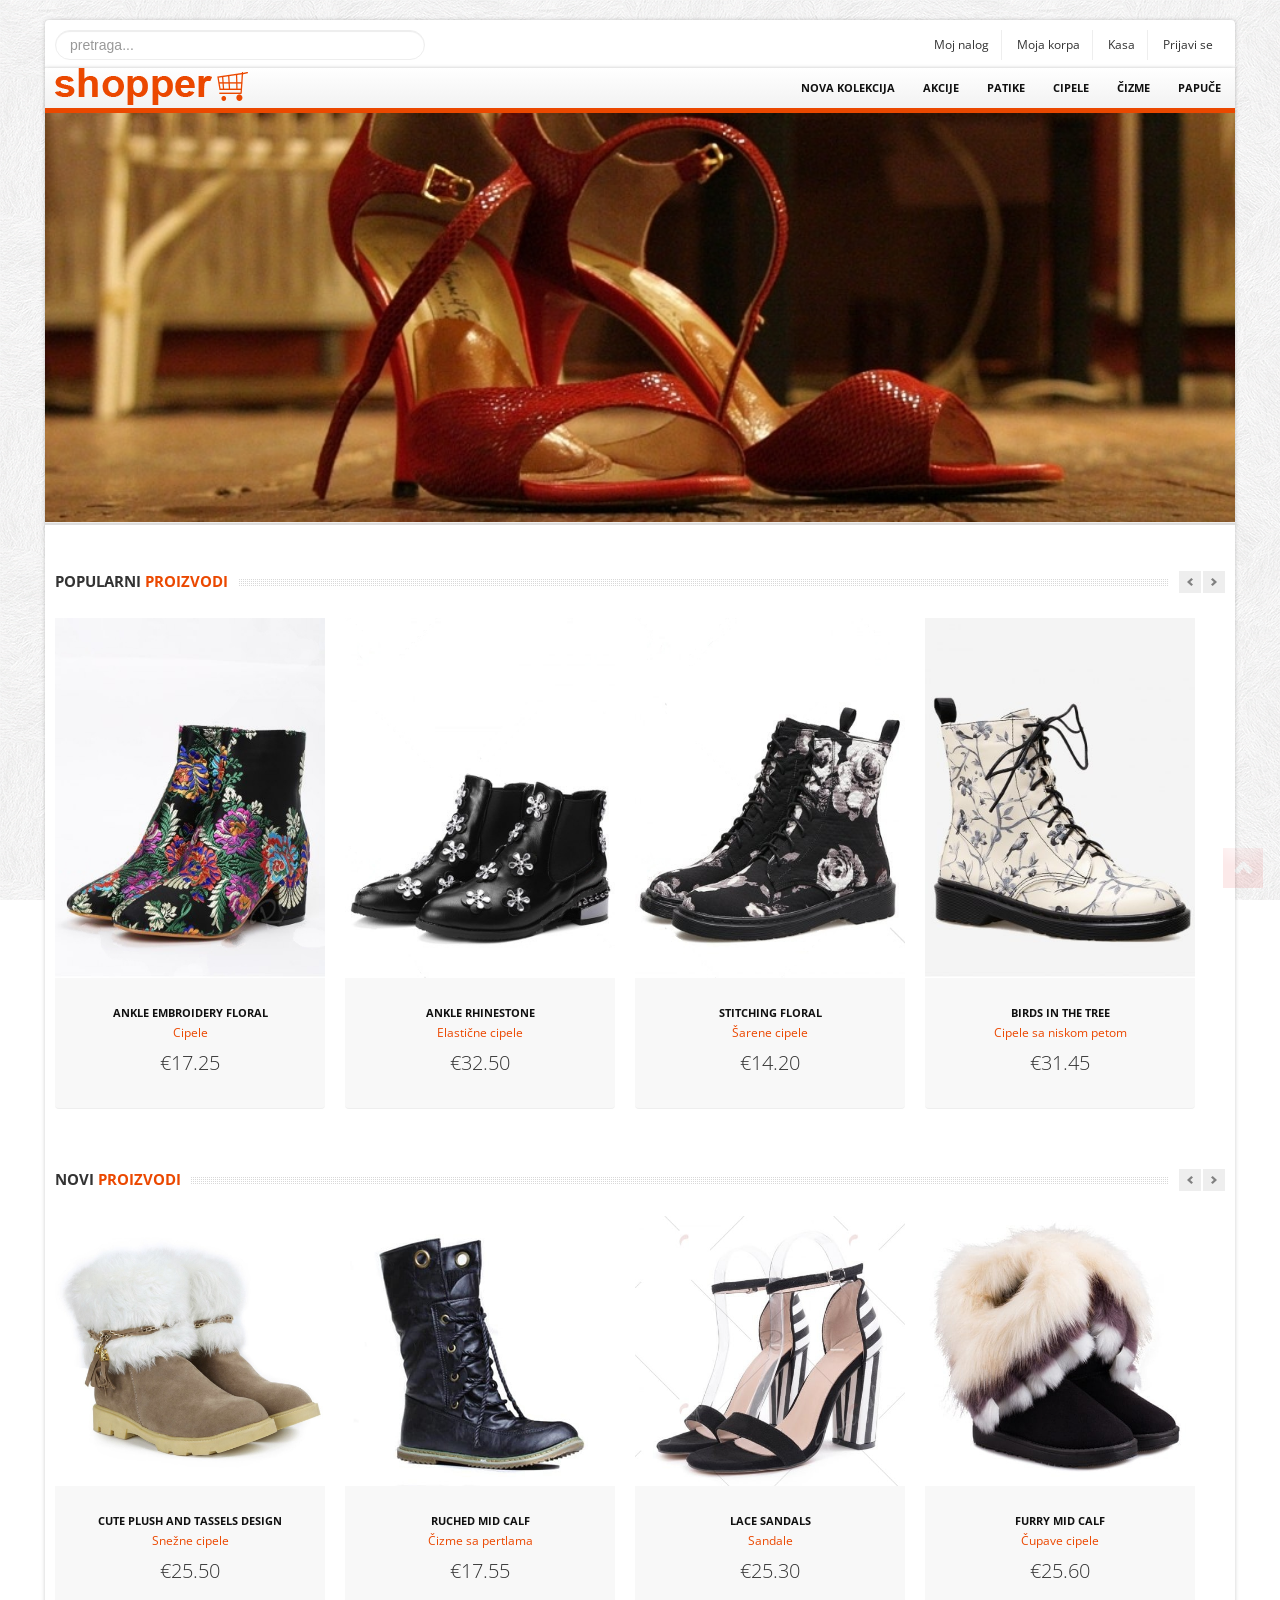
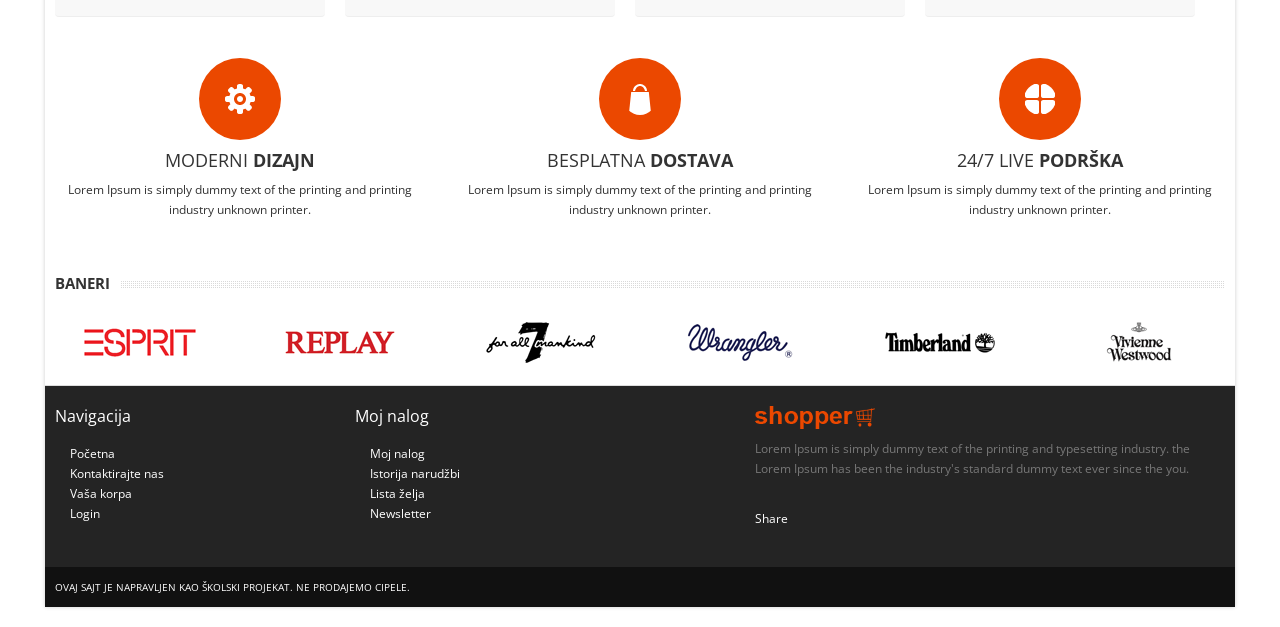
==== index.html @ 982dcc09 "Sredio sam jos par stvari i altove" ====
<!DOCTYPE html>
<html lang="en">
	<head>
		<!-- Global site tag (gtag.js) - Google Analytics -->
		<script async src="https://www.googletagmanager.com/gtag/js?id=UA-109820704-1"></script>
		<script>
            window.dataLayer = window.dataLayer || [];
            function gtag(){dataLayer.push(arguments);}
            gtag('js', new Date());

            gtag('config', 'UA-109820704-1');
		</script>


		<meta charset="utf-8">
		<title>Ženske cipele</title>
		<meta name="viewport" content="width=device-width, initial-scale=1.0">
		<meta name="description" content="This is a school project for a web based class that we are working on, it is a online shoe store but the real point of this project is for the Google Analytics that we are working on so please, feel free to checkout our site and help us out fill out our statistics.">
		<!--[if ie]><meta content='IE=8' http-equiv='X-UA-Compatible'/><![endif]-->
		<!-- bootstrap -->
		<link href="bootstrap/css/bootstrap.min.css" rel="stylesheet">      
		<link href="bootstrap/css/bootstrap-responsive.min.css" rel="stylesheet">
		
		<link href="themes/css/bootstrappage.css" rel="stylesheet"/>
		
		<!-- global styles -->
		<link href="themes/css/flexslider.css" rel="stylesheet"/>
		<link href="themes/css/main.css" rel="stylesheet"/>

		<!-- scripts -->
		<script src="themes/js/jquery-1.7.2.min.js"></script>
		<script src="bootstrap/js/bootstrap.min.js"></script>				
		<script src="themes/js/superfish.js"></script>	
		<script src="themes/js/jquery.scrolltotop.js"></script>
		<!--[if lt IE 9]>			
			<script src="http://html5shim.googlecode.com/svn/trunk/html5.js"></script>
			<script src="js/respond.min.js"></script>
		<![endif]-->
	</head>
    <body>
    <div id="fb-root"></div>
    <script>(function(d, s, id) {
        var js, fjs = d.getElementsByTagName(s)[0];
        if (d.getElementById(id)) return;
        js = d.createElement(s); js.id = id;
        js.src = 'https://connect.facebook.net/en_US/sdk.js#xfbml=1&version=v2.11';
        fjs.parentNode.insertBefore(js, fjs);
    }(document, 'script', 'facebook-jssdk'));</script>
		<div id="top-bar" class="container">
			<div class="row">
				<div class="span4">
					<form method="POST" class="search_form">
						<input type="text" class="input-block-level search-query" Placeholder="pretraga..." style="color:#000;">
					</form>
				</div>
				<div class="span8">
					<div class="account pull-right">
						<ul class="user-menu">
							<li><a href="#">Moj nalog</a></li>
							<li><a href="cart.html">Moja korpa</a></li>
							<li><a href="checkout.html">Kasa</a></li>
							<li><a href="register.html">Prijavi se</a></li>
						</ul>
					</div>
				</div>
			</div>
		</div>
		<div id="wrapper" class="container">
			<section class="navbar main-menu">
				<div class="navbar-inner main-menu">				
					<a href="index.html" class="logo pull-left"><img src="themes/images/logo.png" class="site_logo" alt=""></a>
					<nav id="menu" class="pull-right">
						<ul>
							<li><a href="./products.html">Nova kolekcija</a></li>
							<li><a href="./products.html">Akcije</a></li>
							<li><a href="./products.html">Patike</a></li>
							<li><a href="./products.html">Cipele</a></li>
							<li><a href="./products.html">Čizme</a></li>
							<li><a href="./products.html">Papuče</a></li>
						</ul>
					</nav>
				</div>
			</section>
			<section  class="homepage-slider" id="home-slider">
				<div class="flexslider">
					<ul class="slides">
						<li>
							<img src="themes/images/carousel/banner-1.png" alt="Banner 1" />
						</li>
						<li>
							<img src="themes/images/carousel/banner-3.png" alt="Banner 3" />
						</li>
						<li>
							<img src="themes/images/carousel/banner-2.png" alt="Banner 2" />
							<div class="intro">
								<h1>Zimska akcija</h1>
								<p><span>Do 50% popusta</span></p>
								<p><span>Odabranih artikala online i iz radnje</span></p>
							</div>
						</li>
					</ul>
				</div>			
			</section>
			<section class="header_text">

			</section>
			<section class="main-content">
				<div class="row">
					<div class="span12">													
						<div class="row">
							<div class="span12">
								<h4 class="title">
									<span class="pull-left"><span class="text"><span class="line">Popularni <strong>Proizvodi</strong></span></span></span>
									<span class="pull-right">
										<a class="left button" href="#myCarousel" data-slide="prev"></a><a class="right button" href="#myCarousel" data-slide="next"></a>
									</span>
								</h4>
								<div id="myCarousel" class="myCarousel carousel slide">
									<div class="carousel-inner">
										<div class="active item">
											<ul class="thumbnails">												
												<li class="span3">
													<div class="product-box">
														<span class="sale_tag"></span>
														<p><a href="product_detail.html"><img src="themes/images/ladies/1.jpg" alt="Ankle Embroidery Floral" /></a></p>
														<a href="product_detail.html" class="title">Ankle Embroidery Floral</a><br/>
														<a href="products.html" class="category">Cipele</a>
														<p class="price">€17.25</p>
													</div>
												</li>
												<li class="span3">
													<div class="product-box">
														<span class="sale_tag"></span>
														<p><a href="product_detail.html"><img src="themes/images/ladies/2.jpg" alt="Ankle Rhinestone" /></a></p>
														<a href="product_detail.html" class="title">Ankle Rhinestone</a><br/>
														<a href="products.html" class="category">Elastične cipele</a>
														<p class="price">€32.50</p>
													</div>
												</li>
												<li class="span3">
													<div class="product-box">
														<p><a href="product_detail.html"><img src="themes/images/ladies/3.jpg" alt="Stitching Floral" /></a></p>
														<a href="product_detail.html" class="title">Stitching Floral</a><br/>
														<a href="products.html" class="category">Šarene cipele</a>
														<p class="price">€14.20</p>
													</div>
												</li>
												<li class="span3">
													<div class="product-box">
														<p><a href="product_detail.html"><img src="themes/images/ladies/4.jpg" alt="Birds in the Tree" /></a></p>
														<a href="product_detail.html" class="title">Birds in the Tree</a><br/>
														<a href="products.html" class="category">Cipele sa niskom petom</a>
														<p class="price">€31.45</p>
													</div>
												</li>
											</ul>
										</div>
										<div class="item">
											<ul class="thumbnails">
												<li class="span3">
													<div class="product-box">
														<p><a href="product_detail.html"><img src="themes/images/ladies/5.jpg" alt="Mules Shoes" /></a></p>
														<a href="product_detail.html" class="title">Mules Shoes</a><br/>
														<a href="products.html" class="category">Sive cipele</a>
														<p class="price">€22.30</p>
													</div>
												</li>
												<li class="span3">
													<div class="product-box">
														<p><a href="product_detail.html"><img src="themes/images/ladies/6.jpg" alt="Buckle Strap" /></a></p>
														<a href="product_detail.html" class="title">Buckle Strap</a><br/>
														<a href="products.html" class="category">Cipele sa visokom petom</a>
														<p class="price">€40.25</p>
													</div>
												</li>
												<li class="span3">
													<div class="product-box">
														<p><a href="product_detail.html"><img src="themes/images/ladies/7.jpg" alt="Chunky Heel Ankle" /></a></p>
														<a href="product_detail.html" class="title">Chunky Heel Ankle</a><br/>
														<a href="products.html" class="category">Crne sandale</a>
														<p class="price">€10.45</p>
													</div>
												</li>
												<li class="span3">
													<div class="product-box">
														<p><a href="product_detail.html"><img src="themes/images/ladies/8.jpg" alt="Chunky Heel Metal Flora" /></a></p>
														<a href="product_detail.html" class="title">Chunky Heel Metal Flora</a><br/>
														<a href="products.html" class="category">Crne čizme</a>
														<p class="price">€35.50</p>
													</div>
												</li>																																	
											</ul>
										</div>
									</div>							
								</div>
							</div>						
						</div>
						<br/>
						<div class="row">
							<div class="span12">
								<h4 class="title">
									<span class="pull-left"><span class="text"><span class="line">Novi <strong>Proizvodi</strong></span></span></span>
									<span class="pull-right">
										<a class="left button" href="#myCarousel-2" data-slide="prev"></a><a class="right button" href="#myCarousel-2" data-slide="next"></a>
									</span>
								</h4>
								<div id="myCarousel-2" class="myCarousel carousel slide">
									<div class="carousel-inner">
										<div class="active item">
											<ul class="thumbnails">												
												<li class="span3">
													<div class="product-box">
														<span class="sale_tag"></span>
														<p><a href="product_detail.html"><img src="themes/images/cloth/bootstrap-women-ware2.jpg" alt="Cute Plush and Tassels Design" /></a></p>
														<a href="product_detail.html" class="title">Cute Plush and Tassels Design</a><br/>
														<a href="products.html" class="category">Snežne cipele</a>
														<p class="price">€25.50</p>
													</div>
												</li>
												<li class="span3">
													<div class="product-box">
														<p><a href="product_detail.html"><img src="themes/images/cloth/bootstrap-women-ware1.jpg" alt="Ruched Mid Calf" /></a></p>
														<a href="product_detail.html" class="title">Ruched Mid Calf</a><br/>
														<a href="products.html" class="category">Čizme sa pertlama</a>
														<p class="price">€17.55</p>
													</div>
												</li>
												<li class="span3">
													<div class="product-box">
														<p><a href="product_detail.html"><img src="themes/images/cloth/bootstrap-women-ware6.jpg" alt="Eyelets Zipper Sandals" /></a></p>
														<a href="product_detail.html" class="title">Lace Sandals</a><br/>
														<a href="products.html" class="category">Sandale</a>
														<p class="price">€25.30</p>
													</div>
												</li>
												<li class="span3">
													<div class="product-box">
														<p><a href="product_detail.html"><img src="themes/images/cloth/bootstrap-women-ware5.jpg" alt="Furry Mid Calf" /></a></p>
														<a href="product_detail.html" class="title">Furry Mid Calf</a><br/>
														<a href="products.html" class="category">Čupave cipele</a>
														<p class="price">€25.60</p>
													</div>
												</li>
											</ul>
										</div>
										<div class="item">
											<ul class="thumbnails">
												<li class="span3">
													<div class="product-box">
														<p><a href="product_detail.html"><img src="themes/images/cloth/bootstrap-women-ware4.jpg" alt="Eyelets Zipper Sandals" /></a></p>
														<a href="product_detail.html" class="title">Eyelets Zipper Sandals</a><br/>
														<a href="products.html" class="category">Sandale</a>
														<p class="price">€45.50</p>
													</div>
												</li>
												<li class="span3">
													<div class="product-box">
														<p><a href="product_detail.html"><img src="themes/images/cloth/bootstrap-women-ware3.jpg" alt="Embroidery Faux Leather" /></a></p>
														<a href="product_detail.html" class="title">Embroidery Faux Leather</a><br/>
														<a href="products.html" class="category">Altletske patike</a>
														<p class="price">€33.50</p>
													</div>
												</li>
												<li class="span3">
													<div class="product-box">
														<p><a href="product_detail.html"><img src="themes/images/cloth/bootstrap-women-ware2.jpg" alt="Cute Plush and Tassels Design" /></a></p>
														<a href="product_detail.html" class="title">Cute Plush and Tassels Design</a><br/>
														<a href="products.html" class="category">Snežne cipele</a>
														<p class="price">€45.30</p>
													</div>
												</li>
												<li class="span3">
													<div class="product-box">
														<p><a href="product_detail.html"><img src="themes/images/cloth/bootstrap-women-ware1.jpg" alt="Ruched Mid Calf" /></a></p>
														<a href="product_detail.html" class="title">Ruched Mid Calf</a><br/>
														<a href="products.html" class="category">Čizme sa pertlama</a>
														<p class="price">€25.20</p>
													</div>
												</li>																																	
											</ul>
										</div>
									</div>							
								</div>
							</div>						
						</div>
						<div class="row feature_box">						
							<div class="span4">
								<div class="service">
									<div class="responsive">	
										<img src="themes/images/feature_img_2.png" alt="Moderni dizajn" />
										<h4>MODERNI <strong>DIZAJN</strong></h4>
										<p>Lorem Ipsum is simply dummy text of the printing and printing industry unknown printer.</p>									
									</div>
								</div>
							</div>
							<div class="span4">	
								<div class="service">
									<div class="customize">			
										<img src="themes/images/feature_img_1.png" alt="Besplatna dostava" />
										<h4>BESPLATNA <strong>DOSTAVA</strong></h4>
										<p>Lorem Ipsum is simply dummy text of the printing and printing industry unknown printer.</p>
									</div>
								</div>
							</div>
							<div class="span4">
								<div class="service">
									<div class="support">	
										<img src="themes/images/feature_img_3.png" alt="Live podrška" />
										<h4>24/7 LIVE <strong>PODRŠKA</strong></h4>
										<p>Lorem Ipsum is simply dummy text of the printing and printing industry unknown printer.</p>
									</div>
								</div>
							</div>	
						</div>		
					</div>				
				</div>
			</section>
			<!-- BANERI -->
			<section class="our_client">
				<h4 class="title"><span class="text">Baneri</span></h4>
				<div class="row">
					<div class="span2">
						<a href="#"><img alt="esprint" src="themes/images/clients/14.png"></a>
					</div>
					<div class="span2">
						<a href="#"><img alt="replay" src="themes/images/clients/35.png"></a>
					</div>
					<div class="span2">
						<a href="#"><img alt="for all mankind" src="themes/images/clients/1.png"></a>
					</div>
					<div class="span2">
						<a href="#"><img alt="wrangler" src="themes/images/clients/2.png"></a>
					</div>
					<div class="span2">
						<a href="#"><img alt="timberland" src="themes/images/clients/3.png"></a>
					</div>
					<div class="span2">
						<a href="#"><img alt="Vyene Westwood" src="themes/images/clients/4.png"></a>
					</div>
				</div>
			</section>
			<section id="footer-bar">
				<div class="row">
					<div class="span3">
						<h4>Navigacija</h4>
						<ul class="nav">
							<li><a href="./index.html">Početna</a></li>
							<!--<li><a href="./about.html">O nama</a></li>-->
							<li><a href="./contact.html">Kontaktirajte nas</a></li>
							<li><a href="./cart.html">Vaša korpa</a></li>
							<li><a href="./register.html">Login</a></li>							
						</ul>					
					</div>
					<div class="span4">
						<h4>Moj nalog</h4>
						<ul class="nav">
							<li><a href="#">Moj nalog</a></li>
							<li><a href="#">Istorija narudžbi</a></li>
							<li><a href="#">Lista želja</a></li>
							<li><a href="#">Newsletter</a></li>
						</ul>
					</div>
					<div class="span5">
						<p class="logo"><img src="themes/images/logo.png" class="site_logo" alt="Site logo"></p>
						<p>Lorem Ipsum is simply dummy text of the printing and typesetting industry. the  Lorem Ipsum has been the industry's standard dummy text ever since the you.</p>
						<br/>
                        <div class="fb-share-button" data-href="https://stanniel.github.io/" data-layout="button" data-size="large" data-mobile-iframe="true"><a class="fb-xfbml-parse-ignore" target="_blank" href="https://www.facebook.com/sharer/sharer.php?u=https%3A%2F%2Fstanniel.github.io%2F&amp;src=sdkpreparse">Share</a></div>						<span class="social_icons">
							<a class="facebook" href="#">Facebook</a>
							<a class="twitter" href="#">Twitter</a>
							<a class="skype" href="#">Skype</a>
							<a class="vimeo" href="#">Vimeo</a>
						</span>
					</div>					
				</div>	
			</section>
			<section id="copyright">
				<span>Ovaj sajt je napravljen kao školski projekat. Ne prodajemo cipele.</span>
			</section>
		</div>
		<script src="themes/js/common.js"></script>
		<script src="themes/js/jquery.flexslider-min.js"></script>
		<script type="text/javascript">
			$(function() {
				$(document).ready(function() {
					$('.flexslider').flexslider({
						animation: "fade",
						slideshowSpeed: 4000,
						animationSpeed: 600,
						controlNav: false,
						directionNav: true,
						controlsContainer: ".flex-container" // the container that holds the flexslider
					});
				});
			});
		</script>
    </body>
</html>
---- themes/css/bootstrappage.css ----
@media (min-width: 1200px) {
    .pageBanner{width:100%; padding-bottom:8px;}
    input,
    textarea,
    .uneditable-input {
        margin-left: 0;
    }
    input.span12,
    textarea.span12,
    .uneditable-input.span12 {
        width: 930px;
    }
    input.span11,
    textarea.span11,
    .uneditable-input.span11 {
        width: 850px;
    }
    input.span10,
    textarea.span10,
    .uneditable-input.span10 {
        width: 770px;
    }
    input.span9,
    textarea.span9,
    .uneditable-input.span9 {
        width: 690px;
    }
    input.span8,
    textarea.span8,
    .uneditable-input.span8 {
        width: 610px;
    }
    input.span7,
    textarea.span7,
    .uneditable-input.span7 {
        width: 530px;
    }
    input.span6,
    textarea.span6,
    .uneditable-input.span6 {
        width: 450px;
    }
    input.span5,
    textarea.span5,
    .uneditable-input.span5 {
        width: 370px;
    }
    input.span4,
    textarea.span4,
    .uneditable-input.span4 {
        width: 290px;
    }
    input.span3,
    textarea.span3,
    .uneditable-input.span3 {
        width: 210px;
    }
    input.span2,
    textarea.span2,
    .uneditable-input.span2 {
        width: 130px;
    }
    input.span1,
    textarea.span1,
    .uneditable-input.span1 {
        width: 50px;
    }
    .thumbnails {
        margin-left: -20px;
    }
    .thumbnails > li {
        margin-left: 20px;
    }
    .row-fluid .thumbnails {
        margin-left: 0;
    }
}

/*
  Rules for resolutions between 768 and 979px
*/

@media (max-width: 979px) and (min-width: 768px) {

    .navbar .container {
        width: 724px!important;
    }

}

/*
  Rules for resolutions below 768px
*/

@media (max-width: 767px) {
    .offset0 {
        margin-left: auto !important;
    }
    .spanwidget {
        width: auto !important;
    }
    /* padding on screen sides */
    .container {
        width:90%!important;
    }

    .navbar-inner {
        padding:0 0 10px 0px!important;
    }

    .btn.btn-navbar {
        margin-top:20px;
    }

    /* separate span* classes horizontally */
    [class*="span"] {
        margin-bottom:20px;
    }
}
---- themes/css/main.css ----
@charset "utf-8";
@import url("http://fonts.googleapis.com/css?family=Open+Sans:regular,italic,bold");

/* common
----------------------------------------------------------------------------- */
body{
	font-size: 12px;
	font-family: 'Open Sans', arial, tahoma, sans-serif;
	background:url(../images/bg.png) repeat 0 0 fixed;
}
label, input, button, select, textarea{
	font-size: 12px;
}
ul li a,a{
	color:#333;
	outline:0; 
	-webkit-transition: all 0.2s linear;
    -moz-transition: all 0.2s linear;
    -o-transition: all 0.2s linear;
    -ms-transition: all 0.2s linear;
    transition: all 0.2s linear;
}
a{
	color:#eb4800;
}
a:hover{
	color:#fd4004;
	text-decoration:none;
}
.img-al{
	margin: 0 10px 10px 0;
	float:left;
}
.img-ar{
	margin: 0 0 10px 10px;
	float:right;
}
.left{
	text-align:left !important;
}
.center{
	text-align:center !important;
}
.right{
	text-align:right !important;
}
.myCarousel.carousel{
	margin-bottom:0;
}
.breadcrumb{
	margin:10px -10px 20px -10px;
	background-color:#ddd;
}
.breadcrumb{
	background:none;
}
.breadcrumb li{
	border:0px solid #ddd;
	border-radius:30px;
	padding:2px 15px 2px 10px;
	background-color:#ddd;
	margin-right:-23px;
}
.accordion .accordion-heading {
	background-color: #eee;
}
.nav-tabs li.active, .accordion .accordion-heading {
	font-weight: bold;
	font-size: 12px;
}
#wrapper,#top-bar{
	background: #fff;
	margin: 20px auto 20px auto;
	box-shadow: 0px 0px 4px 0px rgba(0, 0, 0, 0.2);
	-moz-box-shadow: 0px 0px 4px 0px rgba(0, 0, 0, 0.2);
	-webkit-box-shadow: 0px 0px 4px 0px rgba(0, 0, 0, 0.2);
	padding:0px 10px;
}
section.homepage-slider,
section.navbar,
section.google_map,
section#footer-bar,
section#copyright{
	margin-left: -10px; 
	margin-right: -10px;	
}
section.header_text{
	background:url(../images/bg_h.png) no-repeat bottom;
	text-align:center;
	padding:15px 0 20px 0;
	font-size:16px;
	line-height:30px;
	border-bottom:1px solid #fff;
}
section.homepage-slider{
	border-bottom:1px dotted #eb4800;
	padding-bottom:1px;
	position: relative;
	top:0;
	z-index:99;
	border-bottom:2px solid #ddd;	
	background-color:#efeeed;
	min-height:100px;
}
section.homepage-slider div.intro{
	position:absolute;
	top:20%;
	left:7%;
	opacity:.7;
}
section.homepage-slider h1{
	background-color:#eb4800;
	color:#fff;
	padding:2px 7px;
	font-size:30px;
	text-transform:uppercase;
	float:left;
	width:auto;
}
section.homepage-slider p{
	overflow:hidden;
	width:100%;
	margin-bottom:2px;
}
section.homepage-slider span{
	background-color:#fff;
	color:#000;	
	padding:2px 10px;
	line-height:30px;
	font-size:28px;
	float:left;
	width:auto;
}
section.header_text.sub{
	font-size:14px;
	margin-bottom:40px;
}
section.header_text.sub h4{
	text-transform:uppercase;
	margin:0;	
}
iframe{
	border-bottom:2px solid #eee;
}
/* end common */

/* top bar
----------------------------------------------------------------------------- */
#top-bar{
	background-color:#fff;
	padding:10px;
	margin: 20px auto -22px auto;
	-webkit-border-radius: 4px;
	-moz-border-radius: 4px;
	border-radius: 4px;
}
#top-bar .user-menu {
	margin: 0;
	padding: 0;
	list-style: none;
}
#top-bar .user-menu li {
	display: inline-block;
	*display: inline;
	zoom: 1;
	border-right: 1px solid #eee;
	padding: 5px 12px;
}
#top-bar .user-menu li:last-child{
	border-right:0;
}
/* footer 
----------------------------------------------------------------------------- */
section#footer-bar,
section#copyright{
	padding:10px 10px;
}
section#footer-bar{
	margin-top:20px;
	padding-top:10px;
	background-color:#242424;
	border-top:1px solid #ddd;
	color:#777;
}
section#footer-bar .post {
	overflow:hidden;
	margin: 0 0 0px 0;
	border-bottom:1px dotted #333;
	border-top:1px dotted #000;
	padding:5px 0;
}
section#footer-bar .post span{
	font-size:10px;
}
section#footer-bar .posts .post:first-child{
	border-top:0;
}
section#footer-bar .posts .post:last-child{
	border-bottom:0;
}
section#footer-bar p.logo{
	margin-top:10px;
	width:120px;
}
section#footer-bar a{
	text-indent:15px;
	color:#fff;
}
section#footer-bar  a:hover{
	color:#999;
	text-decoration:underline;	
}
section#footer-bar  .nav a{
	background: url(../images/trigger_right.png) no-repeat 5px 7px;
}
section#footer-bar h4 {
	padding: 0;
	font-size: 16px;
	color: #fff;
	font-weight:normal;
	margin: 10px 0 18px;	
}
section#footer-bar .social_icons a {
	display: block;
	float: left;
	width: 29px;
	height: 28px;
	text-indent: -9999px;
	background-image: url(../images/social-icons.png);
	background-repeat: no-repeat;
	margin-right: 10px;
	-webkit-transition: all 0.4s;
	-moz-transition: all 0.4s;
	-o-transition: all 0.4s;
	-ms-transition: all 0.4s;
	transition: all 0.4s;
}
section#footer-bar .social_icons a.facebook:hover {
	background-position: 0 -29px;
}
section#footer-bar .social_icons a.twitter {
	background-position: -38px 0;
}
section#footer-bar .social_icons a.twitter:hover {
	background-position: -38px -29px;
}
section#footer-bar .social_icons a.skype {
	background-position: -76px 0;
}
section#footer-bar .social_icons a.skype:hover {
	background-position: -76px -29px;
}
section#footer-bar .social_icons a.vimeo {
	background-position: -115px 0;
}
section#footer-bar .social_icons a.vimeo:hover {
	background-position: -115px -29px;
}
section#copyright{
	background-color:#111111;
	color:#fff;
	font-size:10px;
	text-transform:uppercase;	
}
/* end footer */

/* top navigation
----------------------------------------------------------------------------- */
section.navbar{
	margin-bottom:0;
}
.navbar-inner.main-menu {	
	height: 40px;
	padding-left:10px;	
	padding-right:0;	
	border-right: 0;
	border-left: 0;
	border-top: 0;
	border-bottom:5px solid #eb4800;
	-webkit-border-radius: 0;
	-moz-border-radius: 0;	
	border-radius: 0;
	filter: none;	
}
.navbar-inner.main-menu a.logo{
	position:absolute;
}
.navbar-inner.main-menu ul ul a{
	font-size:13px;
	font-weight:normal;
	line-height:17px;
	text-transform: none;
}
#menu > ul{
    display: block;
    margin-left:0;	
}
#menu > ul > li{
    list-style: none;
    float: left;
    position: relative;   
	margin-right: 0px;
}
#menu > ul > li > a {
	font-size: 11px;
	color: #111;
	display: block;
	text-transform: uppercase;
	font-weight: bold;
	text-align: center;
	padding: 10px 14px;
	}
#menu > ul > li.active{
	background-color:#eb4800;
}
#menu > ul > li.active > a{
	color:#fff;
}
#menu > ul a:hover{
	color: #eb4800; 
	text-decoration:none;
}
#menu .current{color: #eb4800 !important;}

#menu ul ul {
    background: none repeat scroll 0 0 #eee;
    box-shadow: 0 4px 5px rgba(0, 0, 0, 0.1);
    padding: 0px;
    position: absolute;
    min-width:170px;
	display:none;
}
#menu > ul > li > ul{
    margin-left:10px;
    margin-top:-12px;
	border:1px solid #ddd;
	border-top:0;
}
#menu ul ul li {
    list-style: none outside none;
    position: relative;
	border-top:1px solid #fff;
	border-bottom:1px solid #ddd;
}
#menu ul ul li:last-child{
    border-bottom: none !important
}
#menu ul ul li.menu-last{border-bottom: none;}
#menu ul ul a{
    display: block;
    padding:7px 10px;
    color: #333;
    font-size: 12px;
}
#menu ul ul a:hover,#menu > ul > li:hover > a{color: #fff;background-color:#eb4800}
#menu ul ul a:hover{background-color:#eb4800;}
#menu > ul > li:hover {visibility: inherit;}
#menu li:hover {visibility: inherit;}
#menu li:hover ul,
#menu li.sfHover ul {
    left: -10px;
    top: 52px;
    z-index: 2299;
}
#menu li li:hover ul,
#menu li li.sfHover ul {
    left: 130px;
    top: 0px;
}
#menu li.sfHover > a{
	color:#eb4800;
}
#menu .sf-sub-indicator{
	display:none;
}
/* feature box
----------------------------------------------------------------------------- */
.feature_box{
	margin-bottom:20px;	
}
.feature_box h4{
	margin:0 0 10px 0;
	font-weight:normal;	
}
.feature_box img{	
	margin-bottom:10px;
	background-color:#eb4800;
	padding:25px;
	-webkit-border-radius: 50%;
	-moz-border-radius: 50%;	
	border-radius: 50%;
}
.feature_box .service{	
	margin-top:3px;
	padding:3px;	
	text-align:center;
}
.feature_box .service:hover{
	background-color:#f4f4f4;
}
.feature_box .service:hover img{
	-webkit-transition: all 0.7s linear;
	-webkit-transform: rotate(6.28rad);
	transition: all 0.7s;
	transform: rorate(6.28rad);
}
.feature_box .service div{	
	padding:5px 5px 0 5px;
}
/* end feature box */

/* product box
----------------------------------------------------------------------------- */
.product-box{
	text-align:center;
	padding-bottom:15px;
	position: relative;
	background-color:#f8f8f8;
	border-radius: 4px;
	-moz-border-radius: 4px;
	-webkit-border-radius: 4px;
	border-bottom:1px solid #eee;
}
.product-box span.sale_tag {
	background: url(../images/sprites.png) no-repeat scroll 0 0 transparent;
	height: 54px;
	position: absolute;
	width: 55px;
	z-index: 100;
	top:0;
	left:0;
}
.product-box:hover{
	background-color:#eb4800;
	-webkit-transition: all 0.2s linear;
    -moz-transition: all 0.2s linear;
    -o-transition: all 0.2s linear;
    -ms-transition: all 0.2s linear;
    transition: all 0.2s linear;
	box-shadow: 0px 0px 5px #ccc;
}
.product-box:hover a{
	color:#fff !important;
}
.product-box img{
	overflow:hidden;
}
.product-box a.title{
	text-transform:uppercase;
	color:#111111;
	display:inline-block;
	font-weight:bold;
	font-size:11px;
	margin:15px 0 0px 0;
}
.product-box a.category{
	color:#eb4800;
}
.product-box p.price{
	font-size:20px;
	font-weight:300;
	padding:10px 0;
}
/* end product box */

/* title style for h4 tag
----------------------------------------------------------------------------- */
h4.title{
	background: url(../images/line_bar.png) 0 8px repeat-x;
	padding-bottom:5px;
	margin-bottom:15px;
	overflow:hidden;
	text-transform:uppercase;
	font-size:15px;
	min-height:27px;
	width:100%;
}
h4.title.m{
	margin-top:15px;	
	overflow:hidden;
	width:100%;
}
h4.title strong{
	color:#eb4800;
}
h4.title span.text{
	background-color:#fff;
	padding-right:10px;
}
h4.title .left{
	background: url(../images/arrow-pleft.png) #eee no-repeat center center;	
	margin-right:2px;	
}
h4.title .right{
	background: url(../images/arrow-p.png) #eee no-repeat center center;	
}
h4.title .pull-right{
	background-color:#fff;
	padding-left:10px;	
}
h4.title .left,h4.title .right{
	display: inline-block;
	width: 22px;
	height: 22px;
	cursor: pointer;
}
h4.title .left:hover,h4.title .right:hover{
	background-color:#eb4800;
}
h4.title .button:hover{
	text-decoration: none;
}
/* end h4 title style */

/* our clients
----------------------------------------------------------------------------- */
section.our_client{
	margin-top:20px;
}
section.our_client .row{
	text-align:center;
}
/* end our clients */
.search_form {
	margin-bottom:0;
}
.search_form input{
	background: url(../images/search.png) #fff no-repeat 97% 6px;
	color:#fff;
	text-shadow:none;
	padding-right:25px;	
	border:1px solid #eee;
}
#homeTab{
	min-height:210px;
}
#homeTab li{
	font-size:11px;
}
#homeTab li.active{
	font-weight:bold;
}
#homeTab li.active a{
	border-top:3px solid #ddd;
}
/* Pricing
----------------------------------------------------------------------------- */
.pricing .plan {
	-webkit-box-shadow: 0 0 1px rgba(0,0,0,0.2);
	-moz-box-shadow: 0 0 1px rgba(0,0,0,0.2);
	box-shadow: 0 0 1px rgba(0,0,0,0.2);
	color: #666;
	margin-bottom:40px;
	overflow: hidden;
	-webkit-transition: box-shadow .2s ease-in-out;
	-moz-transition: box-shadow .2s ease-in-out;
	-ms-transition: box-shadow .2s ease-in-out;
	-o-transition: box-shadow .2s ease-in-out;
	transition: box-shadow .2s ease-in-out;
}
.pricing .plan:hover {
	box-shadow: 0 0 6px rgba(0,0,0,0.45);
	-moz-box-shadow: 0 0 6px rgba(0,0,0,0.45);
	-webkit-box-shadow: 0 0 6px rgba(0,0,0,0.45);
}
.pricing .title {
	text-align: center;
	text-shadow: none;
	font-size: 22px;
	line-height: 1.5em;
	margin: 0;
	padding:7px;
	background: #111111;
	font-weight: 100;
	color: #fff;
	text-transform:uppercase;
	border-radius: 3px 3px 0 0;
	-moz-border-radius: 3px 3px 0 0;
	-webkit-border-radius: 3px 3px 0 0;
	background-image: -webkit-gradient(linear,0 45%,0 55%,from(rgba(255,255,255,.1)),to(rgba(255,255,255,0)));
	background-image: -moz-linear-gradient(270deg,rgba(255,255,255,.1) 45%,rgba(255,255,255,.0) 55%);
}
.pricing p {
	margin: 0;
	text-align: center;
}
.pricing ul {
	list-style-type: none;
	margin: 0 0 20px 0;
}
.pricing ul li {
	border-bottom: 1px solid #eee;
	padding: 6px 0;
	font-size: 1.2em;
	color: #222;
}
.pricing .price {
	border: 1px solid #ccc;
	border-bottom: 0;
	margin: 0;
	text-align: center;
	padding: 20px 0;
	text-shadow: none;
	font-size: 20px;
	font-weight:80px;
}
.pricing .well {
	border: 1px solid #ccc;
	margin-top: 0;
	margin-bottom: 0;
	box-shadow: 0 0 10px rgba(0,0,0,0.1);
	-moz-box-shadow: 0 0 10px rgba(0,0,0,0.1);
	-webkit-box-shadow: 0 0 10px rgba(0,0,0,0.1);
	border-radius: 0 0 3px 3px;
	-moz-border-radius: 0 0 3px 3px;
	-webkit-border-radius: 0 0 3px 3px;
}

/* Product Detail
----------------------------------------------------------------------------- */
.thumbnails.small {
	margin-top: 10px;
}
/* end Product Detail */

/* Block 
----------------------------------------------------------------------------- */
.block {
	text-align: center;
	padding: 7px;
	border: 1px solid #ddd;
	border-top: 3px solid #eb4800;
	-moz-box-shadow: 0 0 3px 0 #ccc;
	-webkit-box-shadow: 0 0 3px 0 #ccc;
	box-shadow: 0 0 3px 0 #ccc;
	margin-bottom: 20px;
}
.small-product {
	margin: 0;
	padding: 0;
	list-style: none;
}
.small-product li {
	text-align: left;
	border-bottom: 1px dotted #eee;
	padding: 5px 0;
	font-size:11px;
}
.small-product li img {
	width: 50px;
}
.block .carousel{
	margin-bottom:-30px;
}
.block h4{
	background: url(../images/bg_h.png) no-repeat bottom left;
	margin: 0 0 20px 0;
	border-bottom:1px solid #eee;	
}
/* end Block */

/* Navigation list */
.nav-header{
	color:#333;
	background: url(../images/bg_h.png) no-repeat bottom left;
	margin-bottom:10px;
}
.nav-list li{
	text-align:left;
}
.nav-list li a{
	background: url(../images/trigger_right.png) transparent no-repeat 5px 8px;
}
.nav-list > .active > a, .nav-list > .active > a:hover{
	background-color: transparent;
	color:#eb4800;
	text-shadow: none;	
	font-weight: bold;
}

/* Toogle Menu
----------------------------------------------------------------------------- */
._toggleMenu{
	margin:0 -10px;
	display:none;
	background:#eb4800;	
}
._toggleMenu a{
	color:#fff;
	text-indent:10px;
	padding:5px 0;
	display:block;
	width:100%;
}
._toggleMenu ul  > li{
	text-transform:uppercase;
}
._toggleMenu ul  > li > ul > li{
	text-transform:none;
}
._toggleMenu a:hover{
	color:#fff;
	background-color:#df403d !important;
}
._toggleMenu .nav {
	margin:0;
	padding:0;
}
.toggleMenu {
	display:block;
	width:100%;    
    padding:10px 0;
	text-align:center;	
	font-weight:bold;
	background:url(../images/i_submenu.png) no-repeat 98% center;
}
._toggleMenu ul  > li a.parent{
	background:url(../images/i_plus.png) no-repeat 98% center;
}
._toggleMenu .nav  ul{
	list-style: none;
	display:none;
}
._toggleMenu .nav  ul ul{
	text-transform:none !important;
}
._toggleMenu .nav > li.hover > ul {
    display:block;
}

/* Responsive
----------------------------------------------------------------------------- */
@media (max-width: 767px){	
	#top-bar input{
		*padding-right:0 !important;
	}
	.navbar-inner.main-menu{
		border-bottom:0 !important;
	}
	section.homepage-slider{
		display:none;
	}
	.account.pull-right{
		width:100%;
		text-align:center;
	}
	.myCarousel .thumbnails li{
		border-bottom:1px solid #eee;
		margin-bottom:0;
	}
	.product-box{
		padding-top:10px;
		padding-bottom:10px;		
	}
	.product-box:hover{
		background-color:#f8f8f8;
	}
	.product-box:hover a{
		color:#333 !important;
	}
	#menu ul{display: none;}
	.navbar-inner.main-menu a.logo{
		left:50%;
		margin-left:-99px;
	}
	#copyright,#footer-bar{
		padding:0 10px;
	}
	#footer-bar .nav{overflow:hidden}
	#footer-bar .nav li{float:left;}
	#footer-bar  .nav a:hover{
		background-color:transparent;
		color:#eb4800;
	}
	.feature_box .service{	
		border-bottom:1px solid #eee;
	}
}
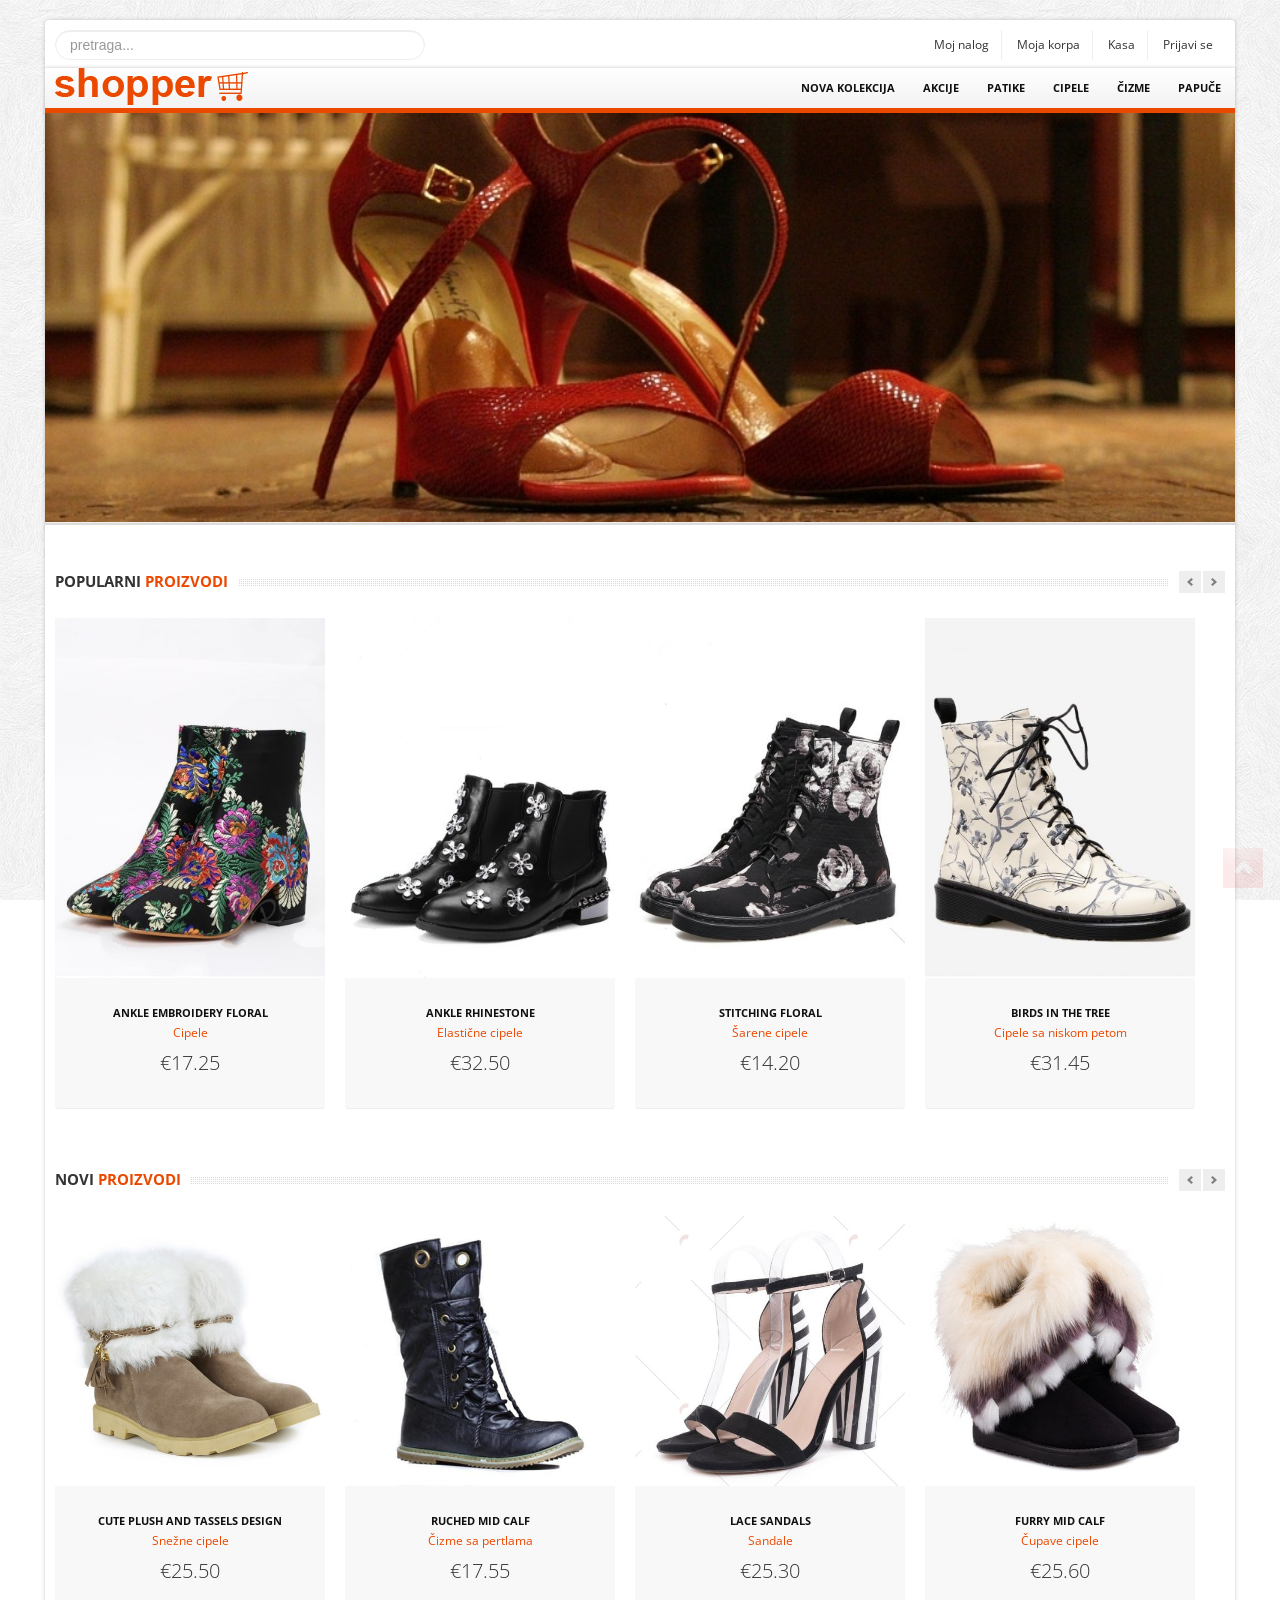
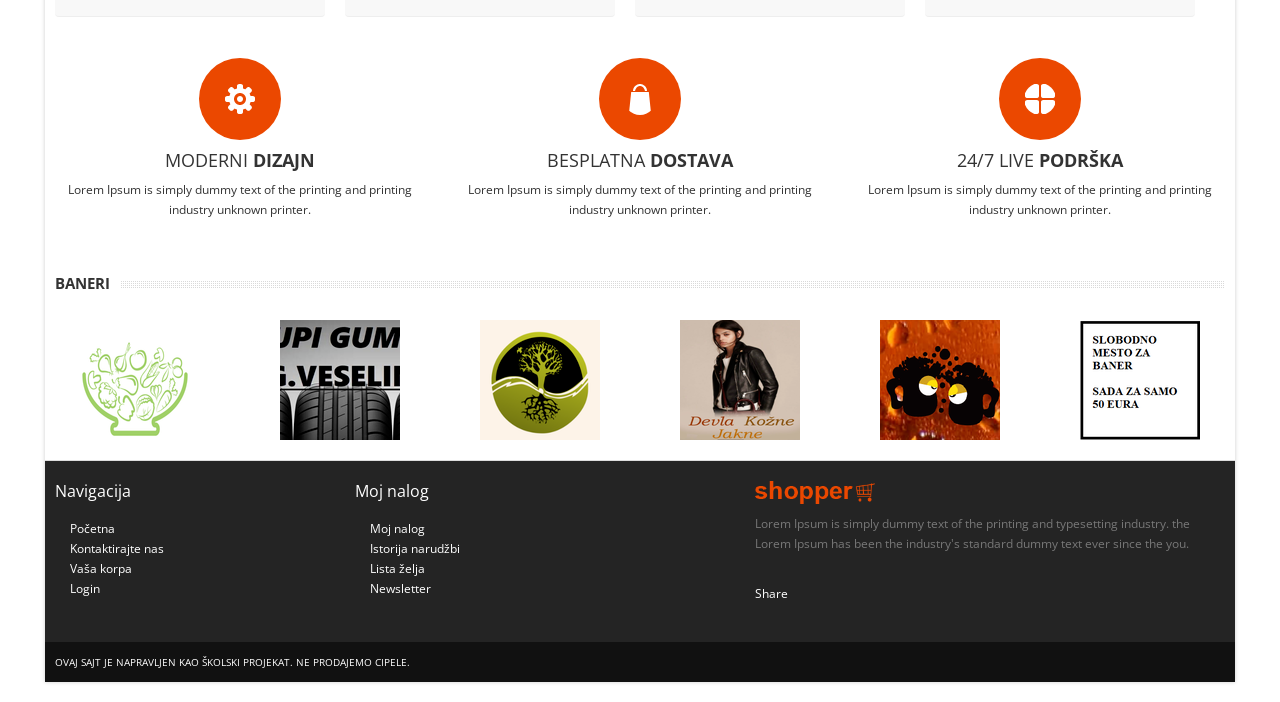
==== commit b3c364f1: "Popravio sam google mapu i dodao redovne banere" ====
--- a/index.html
+++ b/index.html
@@ -320,22 +320,22 @@
 				<h4 class="title"><span class="text">Baneri</span></h4>
 				<div class="row">
 					<div class="span2">
-						<a href="#"><img alt="esprint" src="themes/images/clients/14.png"></a>
-					</div>
-					<div class="span2">
-						<a href="#"><img alt="replay" src="themes/images/clients/35.png"></a>
-					</div>
-					<div class="span2">
-						<a href="#"><img alt="for all mankind" src="themes/images/clients/1.png"></a>
-					</div>
-					<div class="span2">
-						<a href="#"><img alt="wrangler" src="themes/images/clients/2.png"></a>
-					</div>
-					<div class="span2">
-						<a href="#"><img alt="timberland" src="themes/images/clients/3.png"></a>
-					</div>
-					<div class="span2">
-						<a href="#"><img alt="Vyene Westwood" src="themes/images/clients/4.png"></a>
+						<a href="http://salate.me/"><img alt="salate" src="themes/images/clients/banners/rsz_salate.png"></a>
+					</div>
+					<div class="span2">
+						<a href="http://ipg.veselinromic.com/"><img alt="prodaja guma" src="themes/images/clients/banners/rsz_veskogume.png"></a>
+					</div>
+					<div class="span2">
+						<a href="http://organska-ishrana.me/"><img alt="organska ishrana" src="themes/images/clients/banners/rsz_orgisharana.png"></a>
+					</div>
+					<div class="span2">
+						<a href="http://devlakoznejakne.byethost7.com/?i=1"><img alt="kozne jakne" src="themes/images/clients/banners/rsz_1devla.png"></a>
+					</div>
+					<div class="span2">
+						<a href="http://cugni.me/"><img alt="cugni me" src="themes/images/clients/banners/rsz_cugnime.png"></a>
+					</div>
+					<div class="span2">
+						<a href="#"><img alt="placeholder, 50 eura" src="themes/images/clients/banners/rsz_placeholder.png"></a>
 					</div>
 				</div>
 			</section>
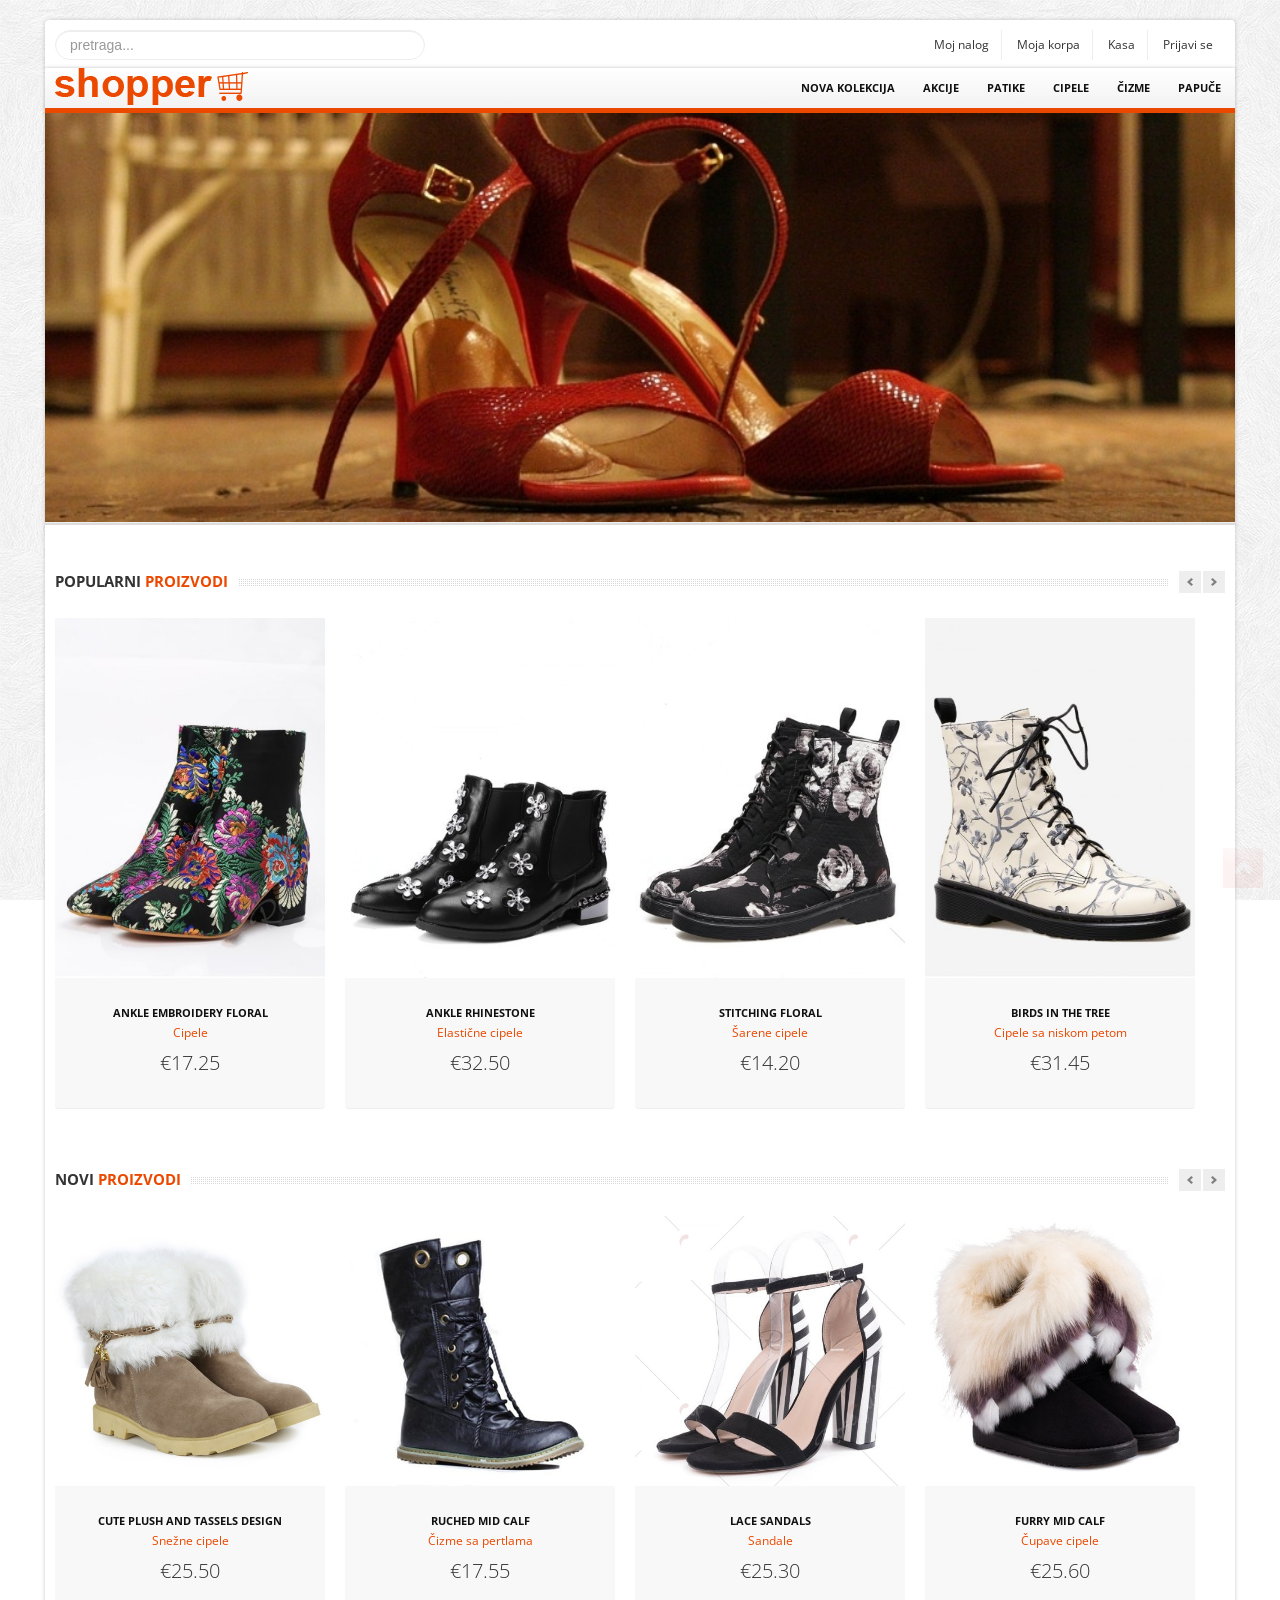
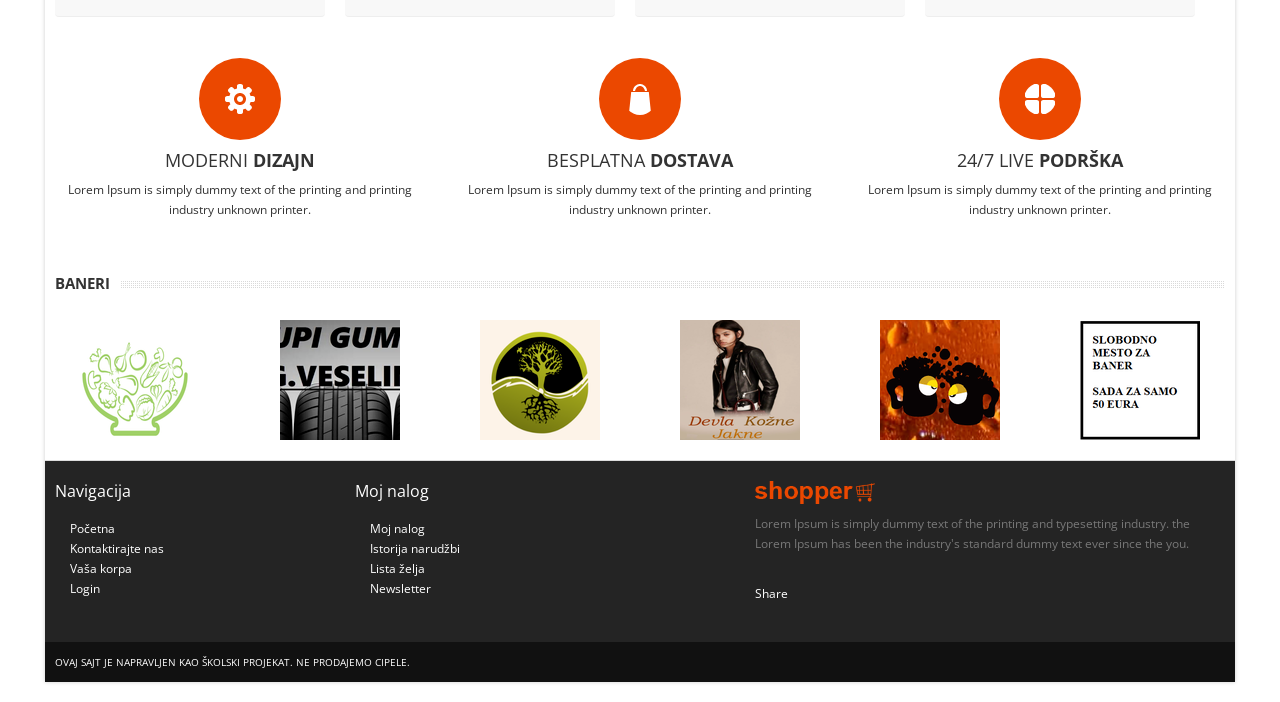
==== commit 447c5bb6: "Dodao sam meta za keywords" ====
--- a/index.html
+++ b/index.html
@@ -16,6 +16,7 @@
 		<title>Ženske cipele</title>
 		<meta name="viewport" content="width=device-width, initial-scale=1.0">
 		<meta name="description" content="This is a school project for a web based class that we are working on, it is a online shoe store but the real point of this project is for the Google Analytics that we are working on so please, feel free to checkout our site and help us out fill out our statistics.">
+		<meta name="keywords" content="Zenske cipele, zenska obuca, webshop, cipele, prodaja cipela, prodaja zenskih cipela">
 		<!--[if ie]><meta content='IE=8' http-equiv='X-UA-Compatible'/><![endif]-->
 		<!-- bootstrap -->
 		<link href="bootstrap/css/bootstrap.min.css" rel="stylesheet">      
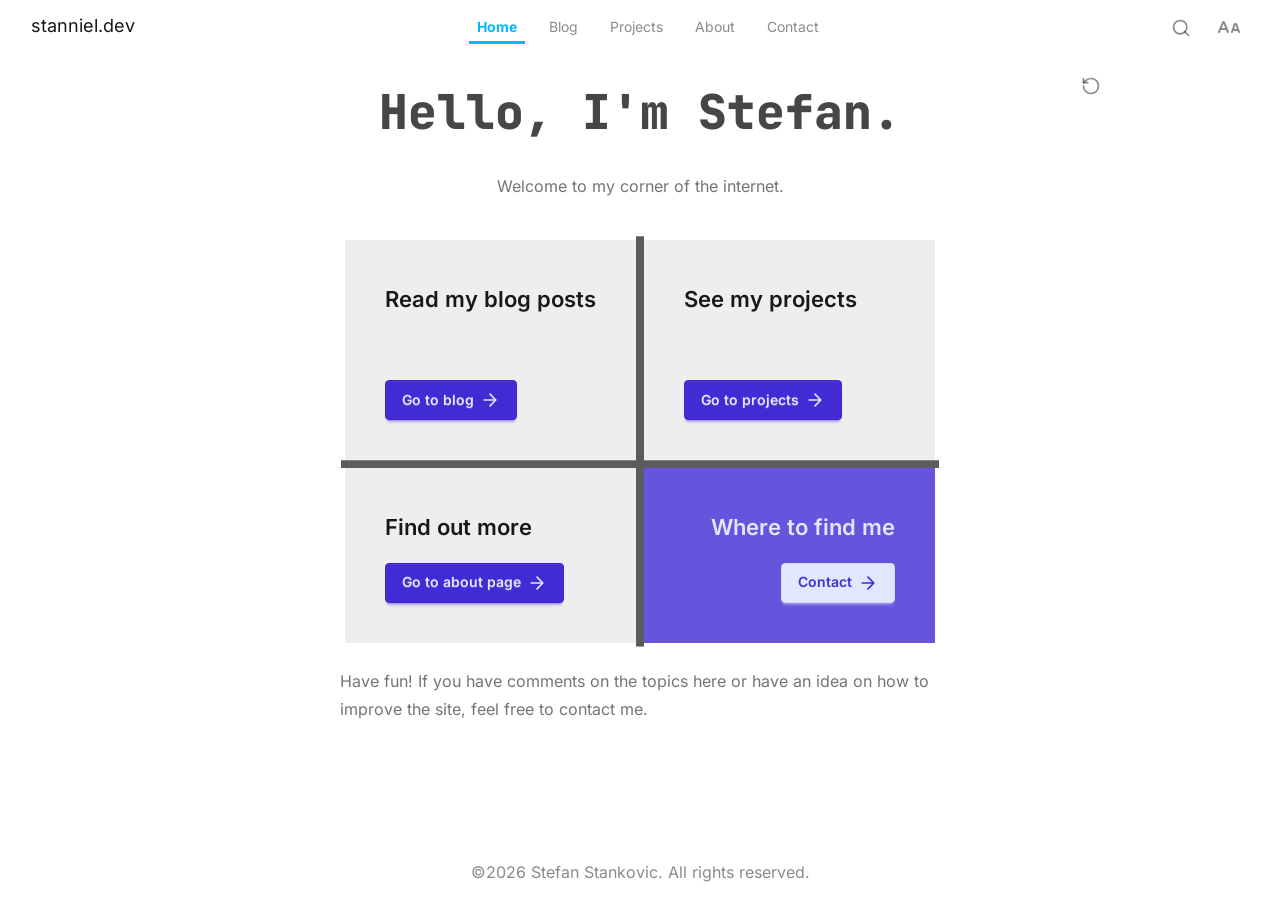
==== commit 912ce3cb: "v0.0.1" ====
--- a/index.html
+++ b/index.html
@@ -1,398 +1,493 @@
-<!DOCTYPE html>
-<html lang="en">
-	<head>
-		<!-- Global site tag (gtag.js) - Google Analytics -->
-		<script async src="https://www.googletagmanager.com/gtag/js?id=UA-109820704-1"></script>
-		<script>
-            window.dataLayer = window.dataLayer || [];
-            function gtag(){dataLayer.push(arguments);}
-            gtag('js', new Date());
-
-            gtag('config', 'UA-109820704-1');
-		</script>
-
-
-		<meta charset="utf-8">
-		<title>Ženske cipele</title>
-		<meta name="viewport" content="width=device-width, initial-scale=1.0">
-		<meta name="description" content="This is a school project for a web based class that we are working on, it is a online shoe store but the real point of this project is for the Google Analytics that we are working on so please, feel free to checkout our site and help us out fill out our statistics.">
-		<meta name="keywords" content="Zenske cipele, zenska obuca, webshop, cipele, prodaja cipela, prodaja zenskih cipela">
-		<!--[if ie]><meta content='IE=8' http-equiv='X-UA-Compatible'/><![endif]-->
-		<!-- bootstrap -->
-		<link href="bootstrap/css/bootstrap.min.css" rel="stylesheet">      
-		<link href="bootstrap/css/bootstrap-responsive.min.css" rel="stylesheet">
-		
-		<link href="themes/css/bootstrappage.css" rel="stylesheet"/>
-		
-		<!-- global styles -->
-		<link href="themes/css/flexslider.css" rel="stylesheet"/>
-		<link href="themes/css/main.css" rel="stylesheet"/>
-
-		<!-- scripts -->
-		<script src="themes/js/jquery-1.7.2.min.js"></script>
-		<script src="bootstrap/js/bootstrap.min.js"></script>				
-		<script src="themes/js/superfish.js"></script>	
-		<script src="themes/js/jquery.scrolltotop.js"></script>
-		<!--[if lt IE 9]>			
-			<script src="http://html5shim.googlecode.com/svn/trunk/html5.js"></script>
-			<script src="js/respond.min.js"></script>
-		<![endif]-->
-	</head>
-    <body>
-    <div id="fb-root"></div>
-    <script>(function(d, s, id) {
-        var js, fjs = d.getElementsByTagName(s)[0];
-        if (d.getElementById(id)) return;
-        js = d.createElement(s); js.id = id;
-        js.src = 'https://connect.facebook.net/en_US/sdk.js#xfbml=1&version=v2.11';
-        fjs.parentNode.insertBefore(js, fjs);
-    }(document, 'script', 'facebook-jssdk'));</script>
-		<div id="top-bar" class="container">
-			<div class="row">
-				<div class="span4">
-					<form method="POST" class="search_form">
-						<input type="text" class="input-block-level search-query" Placeholder="pretraga..." style="color:#000;">
-					</form>
-				</div>
-				<div class="span8">
-					<div class="account pull-right">
-						<ul class="user-menu">
-							<li><a href="#">Moj nalog</a></li>
-							<li><a href="cart.html">Moja korpa</a></li>
-							<li><a href="checkout.html">Kasa</a></li>
-							<li><a href="register.html">Prijavi se</a></li>
-						</ul>
-					</div>
-				</div>
-			</div>
-		</div>
-		<div id="wrapper" class="container">
-			<section class="navbar main-menu">
-				<div class="navbar-inner main-menu">				
-					<a href="index.html" class="logo pull-left"><img src="themes/images/logo.png" class="site_logo" alt=""></a>
-					<nav id="menu" class="pull-right">
-						<ul>
-							<li><a href="./products.html">Nova kolekcija</a></li>
-							<li><a href="./products.html">Akcije</a></li>
-							<li><a href="./products.html">Patike</a></li>
-							<li><a href="./products.html">Cipele</a></li>
-							<li><a href="./products.html">Čizme</a></li>
-							<li><a href="./products.html">Papuče</a></li>
-						</ul>
-					</nav>
-				</div>
-			</section>
-			<section  class="homepage-slider" id="home-slider">
-				<div class="flexslider">
-					<ul class="slides">
-						<li>
-							<img src="themes/images/carousel/banner-1.png" alt="Banner 1" />
-						</li>
-						<li>
-							<img src="themes/images/carousel/banner-3.png" alt="Banner 3" />
-						</li>
-						<li>
-							<img src="themes/images/carousel/banner-2.png" alt="Banner 2" />
-							<div class="intro">
-								<h1>Zimska akcija</h1>
-								<p><span>Do 50% popusta</span></p>
-								<p><span>Odabranih artikala online i iz radnje</span></p>
-							</div>
-						</li>
-					</ul>
-				</div>			
-			</section>
-			<section class="header_text">
-
-			</section>
-			<section class="main-content">
-				<div class="row">
-					<div class="span12">													
-						<div class="row">
-							<div class="span12">
-								<h4 class="title">
-									<span class="pull-left"><span class="text"><span class="line">Popularni <strong>Proizvodi</strong></span></span></span>
-									<span class="pull-right">
-										<a class="left button" href="#myCarousel" data-slide="prev"></a><a class="right button" href="#myCarousel" data-slide="next"></a>
-									</span>
-								</h4>
-								<div id="myCarousel" class="myCarousel carousel slide">
-									<div class="carousel-inner">
-										<div class="active item">
-											<ul class="thumbnails">												
-												<li class="span3">
-													<div class="product-box">
-														<span class="sale_tag"></span>
-														<p><a href="product_detail.html"><img src="themes/images/ladies/1.jpg" alt="Ankle Embroidery Floral" /></a></p>
-														<a href="product_detail.html" class="title">Ankle Embroidery Floral</a><br/>
-														<a href="products.html" class="category">Cipele</a>
-														<p class="price">€17.25</p>
-													</div>
-												</li>
-												<li class="span3">
-													<div class="product-box">
-														<span class="sale_tag"></span>
-														<p><a href="product_detail.html"><img src="themes/images/ladies/2.jpg" alt="Ankle Rhinestone" /></a></p>
-														<a href="product_detail.html" class="title">Ankle Rhinestone</a><br/>
-														<a href="products.html" class="category">Elastične cipele</a>
-														<p class="price">€32.50</p>
-													</div>
-												</li>
-												<li class="span3">
-													<div class="product-box">
-														<p><a href="product_detail.html"><img src="themes/images/ladies/3.jpg" alt="Stitching Floral" /></a></p>
-														<a href="product_detail.html" class="title">Stitching Floral</a><br/>
-														<a href="products.html" class="category">Šarene cipele</a>
-														<p class="price">€14.20</p>
-													</div>
-												</li>
-												<li class="span3">
-													<div class="product-box">
-														<p><a href="product_detail.html"><img src="themes/images/ladies/4.jpg" alt="Birds in the Tree" /></a></p>
-														<a href="product_detail.html" class="title">Birds in the Tree</a><br/>
-														<a href="products.html" class="category">Cipele sa niskom petom</a>
-														<p class="price">€31.45</p>
-													</div>
-												</li>
-											</ul>
-										</div>
-										<div class="item">
-											<ul class="thumbnails">
-												<li class="span3">
-													<div class="product-box">
-														<p><a href="product_detail.html"><img src="themes/images/ladies/5.jpg" alt="Mules Shoes" /></a></p>
-														<a href="product_detail.html" class="title">Mules Shoes</a><br/>
-														<a href="products.html" class="category">Sive cipele</a>
-														<p class="price">€22.30</p>
-													</div>
-												</li>
-												<li class="span3">
-													<div class="product-box">
-														<p><a href="product_detail.html"><img src="themes/images/ladies/6.jpg" alt="Buckle Strap" /></a></p>
-														<a href="product_detail.html" class="title">Buckle Strap</a><br/>
-														<a href="products.html" class="category">Cipele sa visokom petom</a>
-														<p class="price">€40.25</p>
-													</div>
-												</li>
-												<li class="span3">
-													<div class="product-box">
-														<p><a href="product_detail.html"><img src="themes/images/ladies/7.jpg" alt="Chunky Heel Ankle" /></a></p>
-														<a href="product_detail.html" class="title">Chunky Heel Ankle</a><br/>
-														<a href="products.html" class="category">Crne sandale</a>
-														<p class="price">€10.45</p>
-													</div>
-												</li>
-												<li class="span3">
-													<div class="product-box">
-														<p><a href="product_detail.html"><img src="themes/images/ladies/8.jpg" alt="Chunky Heel Metal Flora" /></a></p>
-														<a href="product_detail.html" class="title">Chunky Heel Metal Flora</a><br/>
-														<a href="products.html" class="category">Crne čizme</a>
-														<p class="price">€35.50</p>
-													</div>
-												</li>																																	
-											</ul>
-										</div>
-									</div>							
-								</div>
-							</div>						
-						</div>
-						<br/>
-						<div class="row">
-							<div class="span12">
-								<h4 class="title">
-									<span class="pull-left"><span class="text"><span class="line">Novi <strong>Proizvodi</strong></span></span></span>
-									<span class="pull-right">
-										<a class="left button" href="#myCarousel-2" data-slide="prev"></a><a class="right button" href="#myCarousel-2" data-slide="next"></a>
-									</span>
-								</h4>
-								<div id="myCarousel-2" class="myCarousel carousel slide">
-									<div class="carousel-inner">
-										<div class="active item">
-											<ul class="thumbnails">												
-												<li class="span3">
-													<div class="product-box">
-														<span class="sale_tag"></span>
-														<p><a href="product_detail.html"><img src="themes/images/cloth/bootstrap-women-ware2.jpg" alt="Cute Plush and Tassels Design" /></a></p>
-														<a href="product_detail.html" class="title">Cute Plush and Tassels Design</a><br/>
-														<a href="products.html" class="category">Snežne cipele</a>
-														<p class="price">€25.50</p>
-													</div>
-												</li>
-												<li class="span3">
-													<div class="product-box">
-														<p><a href="product_detail.html"><img src="themes/images/cloth/bootstrap-women-ware1.jpg" alt="Ruched Mid Calf" /></a></p>
-														<a href="product_detail.html" class="title">Ruched Mid Calf</a><br/>
-														<a href="products.html" class="category">Čizme sa pertlama</a>
-														<p class="price">€17.55</p>
-													</div>
-												</li>
-												<li class="span3">
-													<div class="product-box">
-														<p><a href="product_detail.html"><img src="themes/images/cloth/bootstrap-women-ware6.jpg" alt="Eyelets Zipper Sandals" /></a></p>
-														<a href="product_detail.html" class="title">Lace Sandals</a><br/>
-														<a href="products.html" class="category">Sandale</a>
-														<p class="price">€25.30</p>
-													</div>
-												</li>
-												<li class="span3">
-													<div class="product-box">
-														<p><a href="product_detail.html"><img src="themes/images/cloth/bootstrap-women-ware5.jpg" alt="Furry Mid Calf" /></a></p>
-														<a href="product_detail.html" class="title">Furry Mid Calf</a><br/>
-														<a href="products.html" class="category">Čupave cipele</a>
-														<p class="price">€25.60</p>
-													</div>
-												</li>
-											</ul>
-										</div>
-										<div class="item">
-											<ul class="thumbnails">
-												<li class="span3">
-													<div class="product-box">
-														<p><a href="product_detail.html"><img src="themes/images/cloth/bootstrap-women-ware4.jpg" alt="Eyelets Zipper Sandals" /></a></p>
-														<a href="product_detail.html" class="title">Eyelets Zipper Sandals</a><br/>
-														<a href="products.html" class="category">Sandale</a>
-														<p class="price">€45.50</p>
-													</div>
-												</li>
-												<li class="span3">
-													<div class="product-box">
-														<p><a href="product_detail.html"><img src="themes/images/cloth/bootstrap-women-ware3.jpg" alt="Embroidery Faux Leather" /></a></p>
-														<a href="product_detail.html" class="title">Embroidery Faux Leather</a><br/>
-														<a href="products.html" class="category">Altletske patike</a>
-														<p class="price">€33.50</p>
-													</div>
-												</li>
-												<li class="span3">
-													<div class="product-box">
-														<p><a href="product_detail.html"><img src="themes/images/cloth/bootstrap-women-ware2.jpg" alt="Cute Plush and Tassels Design" /></a></p>
-														<a href="product_detail.html" class="title">Cute Plush and Tassels Design</a><br/>
-														<a href="products.html" class="category">Snežne cipele</a>
-														<p class="price">€45.30</p>
-													</div>
-												</li>
-												<li class="span3">
-													<div class="product-box">
-														<p><a href="product_detail.html"><img src="themes/images/cloth/bootstrap-women-ware1.jpg" alt="Ruched Mid Calf" /></a></p>
-														<a href="product_detail.html" class="title">Ruched Mid Calf</a><br/>
-														<a href="products.html" class="category">Čizme sa pertlama</a>
-														<p class="price">€25.20</p>
-													</div>
-												</li>																																	
-											</ul>
-										</div>
-									</div>							
-								</div>
-							</div>						
-						</div>
-						<div class="row feature_box">						
-							<div class="span4">
-								<div class="service">
-									<div class="responsive">	
-										<img src="themes/images/feature_img_2.png" alt="Moderni dizajn" />
-										<h4>MODERNI <strong>DIZAJN</strong></h4>
-										<p>Lorem Ipsum is simply dummy text of the printing and printing industry unknown printer.</p>									
-									</div>
-								</div>
-							</div>
-							<div class="span4">	
-								<div class="service">
-									<div class="customize">			
-										<img src="themes/images/feature_img_1.png" alt="Besplatna dostava" />
-										<h4>BESPLATNA <strong>DOSTAVA</strong></h4>
-										<p>Lorem Ipsum is simply dummy text of the printing and printing industry unknown printer.</p>
-									</div>
-								</div>
-							</div>
-							<div class="span4">
-								<div class="service">
-									<div class="support">	
-										<img src="themes/images/feature_img_3.png" alt="Live podrška" />
-										<h4>24/7 LIVE <strong>PODRŠKA</strong></h4>
-										<p>Lorem Ipsum is simply dummy text of the printing and printing industry unknown printer.</p>
-									</div>
-								</div>
-							</div>	
-						</div>		
-					</div>				
-				</div>
-			</section>
-			<!-- BANERI -->
-			<section class="our_client">
-				<h4 class="title"><span class="text">Baneri</span></h4>
-				<div class="row">
-					<div class="span2">
-						<a href="http://salate.me/"><img alt="salate" src="themes/images/clients/banners/rsz_salate.png"></a>
-					</div>
-					<div class="span2">
-						<a href="http://ipg.veselinromic.com/"><img alt="prodaja guma" src="themes/images/clients/banners/rsz_veskogume.png"></a>
-					</div>
-					<div class="span2">
-						<a href="http://organska-ishrana.me/"><img alt="organska ishrana" src="themes/images/clients/banners/rsz_orgisharana.png"></a>
-					</div>
-					<div class="span2">
-						<a href="http://devlakoznejakne.byethost7.com/?i=1"><img alt="kozne jakne" src="themes/images/clients/banners/rsz_1devla.png"></a>
-					</div>
-					<div class="span2">
-						<a href="http://cugni.me/"><img alt="cugni me" src="themes/images/clients/banners/rsz_cugnime.png"></a>
-					</div>
-					<div class="span2">
-						<a href="#"><img alt="placeholder, 50 eura" src="themes/images/clients/banners/rsz_placeholder.png"></a>
-					</div>
-				</div>
-			</section>
-			<section id="footer-bar">
-				<div class="row">
-					<div class="span3">
-						<h4>Navigacija</h4>
-						<ul class="nav">
-							<li><a href="./index.html">Početna</a></li>
-							<!--<li><a href="./about.html">O nama</a></li>-->
-							<li><a href="./contact.html">Kontaktirajte nas</a></li>
-							<li><a href="./cart.html">Vaša korpa</a></li>
-							<li><a href="./register.html">Login</a></li>							
-						</ul>					
-					</div>
-					<div class="span4">
-						<h4>Moj nalog</h4>
-						<ul class="nav">
-							<li><a href="#">Moj nalog</a></li>
-							<li><a href="#">Istorija narudžbi</a></li>
-							<li><a href="#">Lista želja</a></li>
-							<li><a href="#">Newsletter</a></li>
-						</ul>
-					</div>
-					<div class="span5">
-						<p class="logo"><img src="themes/images/logo.png" class="site_logo" alt="Site logo"></p>
-						<p>Lorem Ipsum is simply dummy text of the printing and typesetting industry. the  Lorem Ipsum has been the industry's standard dummy text ever since the you.</p>
-						<br/>
-                        <div class="fb-share-button" data-href="https://stanniel.github.io/" data-layout="button" data-size="large" data-mobile-iframe="true"><a class="fb-xfbml-parse-ignore" target="_blank" href="https://www.facebook.com/sharer/sharer.php?u=https%3A%2F%2Fstanniel.github.io%2F&amp;src=sdkpreparse">Share</a></div>						<span class="social_icons">
-							<a class="facebook" href="#">Facebook</a>
-							<a class="twitter" href="#">Twitter</a>
-							<a class="skype" href="#">Skype</a>
-							<a class="vimeo" href="#">Vimeo</a>
-						</span>
-					</div>					
-				</div>	
-			</section>
-			<section id="copyright">
-				<span>Ovaj sajt je napravljen kao školski projekat. Ne prodajemo cipele.</span>
-			</section>
-		</div>
-		<script src="themes/js/common.js"></script>
-		<script src="themes/js/jquery.flexslider-min.js"></script>
-		<script type="text/javascript">
-			$(function() {
-				$(document).ready(function() {
-					$('.flexslider').flexslider({
-						animation: "fade",
-						slideshowSpeed: 4000,
-						animationSpeed: 600,
-						controlNav: false,
-						directionNav: true,
-						controlsContainer: ".flex-container" // the container that holds the flexslider
-					});
-				});
-			});
-		</script>
-    </body>
-</html>+<!DOCTYPE html><html lang="en" class="overflow-y-auto min-h-dvh scrollbar-gutter-both" data-pagefind-ignore="all" data-astro-transition-scope="astro-tyfwoq7n-1"> <head><!-- Global Metadata --><meta charset="utf-8"><meta name="viewport" content="width=device-width,initial-scale=1"><link rel="icon" type="image/svg+xml" href="/favicon.svg"><link rel="icon" href="/favicon.ico"><link rel="sitemap" href="/sitemap-index.xml"><link rel="alternate" type="application/rss+xml" title="stanniel.dev" href="https://example.com/rss.xml"><meta name="generator" content="Astro v6.3.7"><!-- Fonts --><script data-astro-rerun>(function(){const ADAPTIVE_FONTS = {"atkinson":{"family":"Atkinson Hyperlegible Next Variable","url":"/fonts/atkinson-hyperlegible-next-latin-wght-normal.woff2","format":"woff2-variations","descriptors":{"weight":"200 800","style":"normal","display":"swap","sizeAdjust":"105%","unicodeRange":"U+0000-00FF,U+0131,U+0152-0153,U+02BB-02BC,U+02C6,U+02DA,U+02DC,U+0304,U+0308,U+0329,U+2000-206F,U+20AC,U+2122,U+2191,U+2193,U+2212,U+2215,U+FEFF,U+FFFD"}},"inter":{"family":"Inter Variable","url":"/fonts/inter-latin-wght-normal.woff2","format":"woff2-variations","descriptors":{"weight":"100 900","style":"normal","display":"swap","sizeAdjust":"100%","unicodeRange":"U+0000-00FF,U+0131,U+0152-0153,U+02BB-02BC,U+02C6,U+02DA,U+02DC,U+0304,U+0308,U+0329,U+2000-206F,U+20AC,U+2122,U+2191,U+2193,U+2212,U+2215,U+FEFF,U+FFFD"}}};
+
+  /**
+   * @type {import("../consts").FontManifest}
+   */
+  const fonts = ADAPTIVE_FONTS;
+
+  (function () {
+    const isDyslexic = localStorage.getItem("reader") === "a11y";
+    const desiredFont = isDyslexic ? fonts.atkinson : fonts.inter;
+
+    const link = document.createElement("link");
+    link.rel = "preload";
+    link.as = "font";
+    link.type = "font/woff2";
+    link.href = desiredFont.url;
+    link.crossOrigin = "anonymous";
+
+    const style = document.createElement("style");
+    style.innerHTML = `
+      @font-face {
+        font-family: "${desiredFont.family}";
+        src: url("${desiredFont.url}") format("${desiredFont.format}");
+        font-weight: ${desiredFont.descriptors.weight};
+        font-style: ${desiredFont.descriptors.style};
+        font-display: ${desiredFont.descriptors.display};
+        unicode-range: ${desiredFont.descriptors.unicodeRange};
+        size-adjust: ${desiredFont.descriptors.sizeAdjust};
+      }
+    `;
+
+    document.head.appendChild(link);
+    document.head.appendChild(style);
+  })();
+})();</script><link rel="preload" href="/fonts/jetbrains-mono-latin-wght-normal.woff2" as="font" type="font/woff2" crossorigin><!-- Theme --><script data-astro-rerun>
+  (function () {
+    const savedTheme = localStorage.getItem("theme");
+    if (savedTheme) {
+      document.documentElement.setAttribute("data-theme", savedTheme);
+    } else {
+      document.documentElement.removeAttribute("data-theme");
+    }
+  })();
+</script><!-- Canonical URL --><link rel="canonical" href="https://example.com/"><!-- Primary Meta Tags --><title>stanniel.dev</title><meta name="title" content="stanniel.dev"><meta name="description" content="A place to learn about the work of one developer, Stefan Stankovic"><!-- Open Graph / Facebook --><meta property="og:type" content="website"><meta property="og:url" content="https://example.com/"><meta property="og:title" content="stanniel.dev"><meta property="og:description" content="A place to learn about the work of one developer, Stefan Stankovic"><meta property="og:image" content="https://example.com/_astro/blog-placeholder-1.Bx0Zcyzv.jpg"><!-- Twitter --><meta property="twitter:card" content="summary_large_image"><meta property="twitter:url" content="https://example.com/"><meta property="twitter:title" content="stanniel.dev"><meta property="twitter:description" content="A place to learn about the work of one developer, Stefan Stankovic"><meta property="twitter:image" content="https://example.com/_astro/blog-placeholder-1.Bx0Zcyzv.jpg"><meta name="astro-view-transitions-enabled" content="true"><meta name="astro-view-transitions-fallback" content="animate"><script type="module" src="/_astro/ClientRouter.astro_astro_type_script_index_0_lang.CAqDO0tx.js"></script><link rel="stylesheet" href="/_astro/BaseLayout.BrAXF2BT.css">
+<style>[data-astro-cid-bthjkdla][data-wrapper]{display:inline-block;position:relative;padding:calc(var(--spacing) * 1)}h1[data-astro-cid-bthjkdla]{width:calc(var(--chars) * 1ch);margin:0}[data-astro-cid-bthjkdla][data-overlay]{position:absolute;inset:0;background:var(--color-base-100);animation:reveal var(--duration) steps(var(--chars)) forwards}[data-astro-cid-bthjkdla][data-cursor]{position:absolute;left:0;top:0;height:100%;width:calc(100% / var(--chars));background:currentColor;animation:blink 1s step-end var(--duration) 3 both}@media(prefers-reduced-motion:reduce){[data-astro-cid-bthjkdla][data-overlay]{display:none}}@keyframes reveal{to{transform:translate(100%)}}@keyframes blink{0%{opacity:1}50%,to{opacity:0}}
+@property --array{syntax: "<number>"; initial-value: 0; inherits: false;}@property --offset{syntax: "<number>"; initial-value: 0; inherits: false;}@property --halfway-point{syntax: "<number>"; initial-value: 0; inherits: false;}@media(prefers-reduced-motion:no-preference){.animate-page[data-astro-cid-j7pv25f6]{--base-delay: 1;--dur-subtitle-fadein: .3;--dur-underline-horizontal: .5;--dur-underline-overlap: .2;--dur-underline-vertical: .5;--dur-border-inner: .2;--dur-border-outer: .3;--dur-card-fadein: .2;--dur-signoff-fadein: .2;.line-horizontal{--dur-draw: calc(var(--dur-underline-horizontal) * 1s);--delay-draw: calc( (var(--base-delay) + var(--dur-subtitle-fadein)) * 1s );animation:draw var(--dur-draw) var(--delay-draw) linear forwards}.line-vertical{--dur-draw: calc(var(--dur-underline-vertical) * 1s);--delay-draw: calc( ( var(--base-delay) + var(--dur-subtitle-fadein) + var(--dur-underline-horizontal) - var(--dur-underline-overlap) ) * 1s );animation:draw var(--dur-draw) var(--delay-draw) linear forwards}.draw-border{--seq: calc(.2 * (var(--i) + 1));--dur-draw: calc( (var(--dur-border-inner) + var(--dur-border-outer)) * 1s );--delay-draw: calc( ( var(--base-delay) + var(--dur-subtitle-fadein) + var(--dur-underline-horizontal) - var(--dur-underline-overlap) + var(--seq) ) * 1s );animation:draw-all var(--dur-draw) var(--delay-draw) linear forwards}@media(width>=48rem){.draw-border{--dur-inner: calc(var(--dur-border-inner) * 1s);--dur-outer: calc(var(--dur-border-outer) * 1s);--delay-inner: calc( ( var(--base-delay) + var(--dur-subtitle-fadein) + var(--dur-underline-horizontal) - var(--dur-underline-overlap) + var(--dur-underline-vertical) ) * 1s );--delay-outer: calc(var(--delay-inner) + var(--dur-inner) + .1s);animation:draw-first-two var(--dur-inner) var(--delay-inner) linear forwards,draw-all var(--dur-outer) var(--delay-outer) linear forwards}}.subtitle-fade{--dur: calc(var(--dur-subtitle-fadein) * 1s);--delay: calc(var(--base-delay) * 1s)}.card-fade{--dur: calc(var(--dur-card-fadein) * 1s);--delay: calc( ( var(--base-delay) + var(--dur-subtitle-fadein) + var(--dur-underline-horizontal) - var(--dur-underline-overlap) + var(--dur-underline-vertical) + var(--dur-border-inner) + var(--dur-border-outer) ) * 1s + .1s )}.signoff-fade{--dur: calc(var(--dur-signoff-fadein) * 1s);--delay: calc( ( var(--base-delay) + var(--dur-subtitle-fadein) + var(--dur-underline-horizontal) - var(--dur-underline-overlap) + var(--dur-underline-vertical) + var(--dur-border-inner) + var(--dur-border-outer) + var(--dur-card-fadein) ) * 1s )}.fade-in{opacity:0;animation:fade-in var(--dur) var(--delay) ease-in forwards}}@keyframes draw-first-two{to{--offset: var(--halfway-point)}}@keyframes draw-all{to{--offset: 0}}@keyframes fade-in{to{opacity:1}}@keyframes draw{50%{--offset: 0}to{--offset: calc(var(--array) * -1)}}}
+</style><script type="module" src="/_astro/page.l0sNRNKZ.js"></script><style>[data-astro-transition-scope="astro-tyfwoq7n-1"] { view-transition-name: root; }@layer astro { ::view-transition-old(root) { animation: none; opacity: 0; mix-blend-mode: normal; }::view-transition-new(root) { animation: none; mix-blend-mode: normal; }::view-transition-group(root) { animation: none } }[data-astro-transition-fallback="old"] [data-astro-transition-scope="astro-tyfwoq7n-1"],
+			[data-astro-transition-fallback="old"][data-astro-transition-scope="astro-tyfwoq7n-1"] { animation: none; mix-blend-mode: normal; }[data-astro-transition-fallback="new"] [data-astro-transition-scope="astro-tyfwoq7n-1"],
+			[data-astro-transition-fallback="new"][data-astro-transition-scope="astro-tyfwoq7n-1"] { animation: none; mix-blend-mode: normal; }</style><style>[data-astro-transition-scope="astro-st455qfg-2"] { view-transition-name: astro-st455qfg-2; }@layer astro { [data-astro-transition=top]::view-transition-old(astro-st455qfg-2) { 
+	animation-duration: 300ms;
+	animation-timing-function: cubic-bezier(0.2, 0, 0, 1);
+	animation-fill-mode: both;
+	animation-name: slideOutBottom; }[data-astro-transition=top]::view-transition-new(astro-st455qfg-2) { 
+	animation-duration: 300ms;
+	animation-timing-function: cubic-bezier(0.2, 0, 0, 1);
+	animation-fill-mode: both;
+	animation-name: slideInTop; }[data-astro-transition=right]::view-transition-old(astro-st455qfg-2) { 
+	animation-duration: 300ms;
+	animation-timing-function: cubic-bezier(0.2, 0, 0, 1);
+	animation-fill-mode: both;
+	animation-name: slideOutLeft; }[data-astro-transition=right]::view-transition-new(astro-st455qfg-2) { 
+	animation-duration: 300ms;
+	animation-timing-function: cubic-bezier(0.2, 0, 0, 1);
+	animation-fill-mode: both;
+	animation-name: slideInRight; }[data-astro-transition=bottom]::view-transition-old(astro-st455qfg-2) { 
+	animation-duration: 300ms;
+	animation-timing-function: cubic-bezier(0.2, 0, 0, 1);
+	animation-fill-mode: both;
+	animation-name: slideOutTop; }[data-astro-transition=bottom]::view-transition-new(astro-st455qfg-2) { 
+	animation-duration: 300ms;
+	animation-timing-function: cubic-bezier(0.2, 0, 0, 1);
+	animation-fill-mode: both;
+	animation-name: slideInBottom; }[data-astro-transition=left]::view-transition-old(astro-st455qfg-2) { 
+	animation-duration: 300ms;
+	animation-timing-function: cubic-bezier(0.2, 0, 0, 1);
+	animation-fill-mode: both;
+	animation-name: slideOutRight; }[data-astro-transition=left]::view-transition-new(astro-st455qfg-2) { 
+	animation-duration: 300ms;
+	animation-timing-function: cubic-bezier(0.2, 0, 0, 1);
+	animation-fill-mode: both;
+	animation-name: slideInLeft; }[data-astro-transition=bottom-right]::view-transition-old(astro-st455qfg-2) { 
+	animation-duration: 300ms;
+	animation-timing-function: cubic-bezier(0.2, 0, 0, 1);
+	animation-fill-mode: both;
+	animation-name: slideOutTopLeft; }[data-astro-transition=bottom-right]::view-transition-new(astro-st455qfg-2) { 
+	animation-duration: 300ms;
+	animation-timing-function: cubic-bezier(0.2, 0, 0, 1);
+	animation-fill-mode: both;
+	animation-name: slideInBottomRight; }[data-astro-transition=bottom-left]::view-transition-old(astro-st455qfg-2) { 
+	animation-duration: 300ms;
+	animation-timing-function: cubic-bezier(0.2, 0, 0, 1);
+	animation-fill-mode: both;
+	animation-name: slideOutTopRight; }[data-astro-transition=bottom-left]::view-transition-new(astro-st455qfg-2) { 
+	animation-duration: 300ms;
+	animation-timing-function: cubic-bezier(0.2, 0, 0, 1);
+	animation-fill-mode: both;
+	animation-name: slideInBottomLeft; }[data-astro-transition=top-right]::view-transition-old(astro-st455qfg-2) { 
+	animation-duration: 300ms;
+	animation-timing-function: cubic-bezier(0.2, 0, 0, 1);
+	animation-fill-mode: both;
+	animation-name: slideOutBottomLeft; }[data-astro-transition=top-right]::view-transition-new(astro-st455qfg-2) { 
+	animation-duration: 300ms;
+	animation-timing-function: cubic-bezier(0.2, 0, 0, 1);
+	animation-fill-mode: both;
+	animation-name: slideInTopRight; }[data-astro-transition=top-left]::view-transition-old(astro-st455qfg-2) { 
+	animation-duration: 300ms;
+	animation-timing-function: cubic-bezier(0.2, 0, 0, 1);
+	animation-fill-mode: both;
+	animation-name: slideOutBottomRight; }[data-astro-transition=top-left]::view-transition-new(astro-st455qfg-2) { 
+	animation-duration: 300ms;
+	animation-timing-function: cubic-bezier(0.2, 0, 0, 1);
+	animation-fill-mode: both;
+	animation-name: slideInTopLeft; }::view-transition-old(astro-st455qfg-2) { 
+	animation-duration: 300ms;
+	animation-timing-function: cubic-bezier(0.2, 0, 0, 1);
+	animation-fill-mode: both;
+	animation-name: slideOutLeft; }::view-transition-new(astro-st455qfg-2) { 
+	animation-duration: 300ms;
+	animation-timing-function: cubic-bezier(0.2, 0, 0, 1);
+	animation-fill-mode: both;
+	animation-name: slideInRight; }[data-astro-transition=back]::view-transition-old(astro-st455qfg-2) { 
+	animation-duration: 300ms;
+	animation-timing-function: cubic-bezier(0.2, 0, 0, 1);
+	animation-fill-mode: both;
+	animation-name: slideOutRight; }[data-astro-transition=back]::view-transition-new(astro-st455qfg-2) { 
+	animation-duration: 300ms;
+	animation-timing-function: cubic-bezier(0.2, 0, 0, 1);
+	animation-fill-mode: both;
+	animation-name: slideInLeft; } }[data-astro-transition=top][data-astro-transition-fallback="old"] [data-astro-transition-scope="astro-st455qfg-2"],
+			[data-astro-transition=top][data-astro-transition-fallback="old"][data-astro-transition-scope="astro-st455qfg-2"] { 
+	animation-duration: 300ms;
+	animation-timing-function: cubic-bezier(0.2, 0, 0, 1);
+	animation-fill-mode: both;
+	animation-name: slideOutBottom; }[data-astro-transition=top][data-astro-transition-fallback="new"] [data-astro-transition-scope="astro-st455qfg-2"],
+			[data-astro-transition=top][data-astro-transition-fallback="new"][data-astro-transition-scope="astro-st455qfg-2"] { 
+	animation-duration: 300ms;
+	animation-timing-function: cubic-bezier(0.2, 0, 0, 1);
+	animation-fill-mode: both;
+	animation-name: slideInTop; }[data-astro-transition=right][data-astro-transition-fallback="old"] [data-astro-transition-scope="astro-st455qfg-2"],
+			[data-astro-transition=right][data-astro-transition-fallback="old"][data-astro-transition-scope="astro-st455qfg-2"] { 
+	animation-duration: 300ms;
+	animation-timing-function: cubic-bezier(0.2, 0, 0, 1);
+	animation-fill-mode: both;
+	animation-name: slideOutLeft; }[data-astro-transition=right][data-astro-transition-fallback="new"] [data-astro-transition-scope="astro-st455qfg-2"],
+			[data-astro-transition=right][data-astro-transition-fallback="new"][data-astro-transition-scope="astro-st455qfg-2"] { 
+	animation-duration: 300ms;
+	animation-timing-function: cubic-bezier(0.2, 0, 0, 1);
+	animation-fill-mode: both;
+	animation-name: slideInRight; }[data-astro-transition=bottom][data-astro-transition-fallback="old"] [data-astro-transition-scope="astro-st455qfg-2"],
+			[data-astro-transition=bottom][data-astro-transition-fallback="old"][data-astro-transition-scope="astro-st455qfg-2"] { 
+	animation-duration: 300ms;
+	animation-timing-function: cubic-bezier(0.2, 0, 0, 1);
+	animation-fill-mode: both;
+	animation-name: slideOutTop; }[data-astro-transition=bottom][data-astro-transition-fallback="new"] [data-astro-transition-scope="astro-st455qfg-2"],
+			[data-astro-transition=bottom][data-astro-transition-fallback="new"][data-astro-transition-scope="astro-st455qfg-2"] { 
+	animation-duration: 300ms;
+	animation-timing-function: cubic-bezier(0.2, 0, 0, 1);
+	animation-fill-mode: both;
+	animation-name: slideInBottom; }[data-astro-transition=left][data-astro-transition-fallback="old"] [data-astro-transition-scope="astro-st455qfg-2"],
+			[data-astro-transition=left][data-astro-transition-fallback="old"][data-astro-transition-scope="astro-st455qfg-2"] { 
+	animation-duration: 300ms;
+	animation-timing-function: cubic-bezier(0.2, 0, 0, 1);
+	animation-fill-mode: both;
+	animation-name: slideOutRight; }[data-astro-transition=left][data-astro-transition-fallback="new"] [data-astro-transition-scope="astro-st455qfg-2"],
+			[data-astro-transition=left][data-astro-transition-fallback="new"][data-astro-transition-scope="astro-st455qfg-2"] { 
+	animation-duration: 300ms;
+	animation-timing-function: cubic-bezier(0.2, 0, 0, 1);
+	animation-fill-mode: both;
+	animation-name: slideInLeft; }[data-astro-transition=bottom-right][data-astro-transition-fallback="old"] [data-astro-transition-scope="astro-st455qfg-2"],
+			[data-astro-transition=bottom-right][data-astro-transition-fallback="old"][data-astro-transition-scope="astro-st455qfg-2"] { 
+	animation-duration: 300ms;
+	animation-timing-function: cubic-bezier(0.2, 0, 0, 1);
+	animation-fill-mode: both;
+	animation-name: slideOutTopLeft; }[data-astro-transition=bottom-right][data-astro-transition-fallback="new"] [data-astro-transition-scope="astro-st455qfg-2"],
+			[data-astro-transition=bottom-right][data-astro-transition-fallback="new"][data-astro-transition-scope="astro-st455qfg-2"] { 
+	animation-duration: 300ms;
+	animation-timing-function: cubic-bezier(0.2, 0, 0, 1);
+	animation-fill-mode: both;
+	animation-name: slideInBottomRight; }[data-astro-transition=bottom-left][data-astro-transition-fallback="old"] [data-astro-transition-scope="astro-st455qfg-2"],
+			[data-astro-transition=bottom-left][data-astro-transition-fallback="old"][data-astro-transition-scope="astro-st455qfg-2"] { 
+	animation-duration: 300ms;
+	animation-timing-function: cubic-bezier(0.2, 0, 0, 1);
+	animation-fill-mode: both;
+	animation-name: slideOutTopRight; }[data-astro-transition=bottom-left][data-astro-transition-fallback="new"] [data-astro-transition-scope="astro-st455qfg-2"],
+			[data-astro-transition=bottom-left][data-astro-transition-fallback="new"][data-astro-transition-scope="astro-st455qfg-2"] { 
+	animation-duration: 300ms;
+	animation-timing-function: cubic-bezier(0.2, 0, 0, 1);
+	animation-fill-mode: both;
+	animation-name: slideInBottomLeft; }[data-astro-transition=top-right][data-astro-transition-fallback="old"] [data-astro-transition-scope="astro-st455qfg-2"],
+			[data-astro-transition=top-right][data-astro-transition-fallback="old"][data-astro-transition-scope="astro-st455qfg-2"] { 
+	animation-duration: 300ms;
+	animation-timing-function: cubic-bezier(0.2, 0, 0, 1);
+	animation-fill-mode: both;
+	animation-name: slideOutBottomLeft; }[data-astro-transition=top-right][data-astro-transition-fallback="new"] [data-astro-transition-scope="astro-st455qfg-2"],
+			[data-astro-transition=top-right][data-astro-transition-fallback="new"][data-astro-transition-scope="astro-st455qfg-2"] { 
+	animation-duration: 300ms;
+	animation-timing-function: cubic-bezier(0.2, 0, 0, 1);
+	animation-fill-mode: both;
+	animation-name: slideInTopRight; }[data-astro-transition=top-left][data-astro-transition-fallback="old"] [data-astro-transition-scope="astro-st455qfg-2"],
+			[data-astro-transition=top-left][data-astro-transition-fallback="old"][data-astro-transition-scope="astro-st455qfg-2"] { 
+	animation-duration: 300ms;
+	animation-timing-function: cubic-bezier(0.2, 0, 0, 1);
+	animation-fill-mode: both;
+	animation-name: slideOutBottomRight; }[data-astro-transition=top-left][data-astro-transition-fallback="new"] [data-astro-transition-scope="astro-st455qfg-2"],
+			[data-astro-transition=top-left][data-astro-transition-fallback="new"][data-astro-transition-scope="astro-st455qfg-2"] { 
+	animation-duration: 300ms;
+	animation-timing-function: cubic-bezier(0.2, 0, 0, 1);
+	animation-fill-mode: both;
+	animation-name: slideInTopLeft; }[data-astro-transition-fallback="old"] [data-astro-transition-scope="astro-st455qfg-2"],
+			[data-astro-transition-fallback="old"][data-astro-transition-scope="astro-st455qfg-2"] { 
+	animation-duration: 300ms;
+	animation-timing-function: cubic-bezier(0.2, 0, 0, 1);
+	animation-fill-mode: both;
+	animation-name: slideOutLeft; }[data-astro-transition-fallback="new"] [data-astro-transition-scope="astro-st455qfg-2"],
+			[data-astro-transition-fallback="new"][data-astro-transition-scope="astro-st455qfg-2"] { 
+	animation-duration: 300ms;
+	animation-timing-function: cubic-bezier(0.2, 0, 0, 1);
+	animation-fill-mode: both;
+	animation-name: slideInRight; }[data-astro-transition=back][data-astro-transition-fallback="old"] [data-astro-transition-scope="astro-st455qfg-2"],
+			[data-astro-transition=back][data-astro-transition-fallback="old"][data-astro-transition-scope="astro-st455qfg-2"] { 
+	animation-duration: 300ms;
+	animation-timing-function: cubic-bezier(0.2, 0, 0, 1);
+	animation-fill-mode: both;
+	animation-name: slideOutRight; }[data-astro-transition=back][data-astro-transition-fallback="new"] [data-astro-transition-scope="astro-st455qfg-2"],
+			[data-astro-transition=back][data-astro-transition-fallback="new"][data-astro-transition-scope="astro-st455qfg-2"] { 
+	animation-duration: 300ms;
+	animation-timing-function: cubic-bezier(0.2, 0, 0, 1);
+	animation-fill-mode: both;
+	animation-name: slideInLeft; }</style><style>[data-astro-transition-scope="astro-sqkhhdtl-3"] { view-transition-name: nav-underline; }@layer astro { ::view-transition-old(nav-underline) { 
+	animation-duration: 180ms;
+	animation-timing-function: cubic-bezier(0.76, 0, 0.24, 1);
+	animation-fill-mode: both;
+	animation-name: astroFadeOut; }::view-transition-new(nav-underline) { 
+	animation-duration: 180ms;
+	animation-timing-function: cubic-bezier(0.76, 0, 0.24, 1);
+	animation-fill-mode: both;
+	animation-name: astroFadeIn; }[data-astro-transition=back]::view-transition-old(nav-underline) { 
+	animation-duration: 180ms;
+	animation-timing-function: cubic-bezier(0.76, 0, 0.24, 1);
+	animation-fill-mode: both;
+	animation-name: astroFadeOut; }[data-astro-transition=back]::view-transition-new(nav-underline) { 
+	animation-duration: 180ms;
+	animation-timing-function: cubic-bezier(0.76, 0, 0.24, 1);
+	animation-fill-mode: both;
+	animation-name: astroFadeIn; } }[data-astro-transition-fallback="old"] [data-astro-transition-scope="astro-sqkhhdtl-3"],
+			[data-astro-transition-fallback="old"][data-astro-transition-scope="astro-sqkhhdtl-3"] { 
+	animation-duration: 180ms;
+	animation-timing-function: cubic-bezier(0.76, 0, 0.24, 1);
+	animation-fill-mode: both;
+	animation-name: astroFadeOut; }[data-astro-transition-fallback="new"] [data-astro-transition-scope="astro-sqkhhdtl-3"],
+			[data-astro-transition-fallback="new"][data-astro-transition-scope="astro-sqkhhdtl-3"] { 
+	animation-duration: 180ms;
+	animation-timing-function: cubic-bezier(0.76, 0, 0.24, 1);
+	animation-fill-mode: both;
+	animation-name: astroFadeIn; }[data-astro-transition=back][data-astro-transition-fallback="old"] [data-astro-transition-scope="astro-sqkhhdtl-3"],
+			[data-astro-transition=back][data-astro-transition-fallback="old"][data-astro-transition-scope="astro-sqkhhdtl-3"] { 
+	animation-duration: 180ms;
+	animation-timing-function: cubic-bezier(0.76, 0, 0.24, 1);
+	animation-fill-mode: both;
+	animation-name: astroFadeOut; }[data-astro-transition=back][data-astro-transition-fallback="new"] [data-astro-transition-scope="astro-sqkhhdtl-3"],
+			[data-astro-transition=back][data-astro-transition-fallback="new"][data-astro-transition-scope="astro-sqkhhdtl-3"] { 
+	animation-duration: 180ms;
+	animation-timing-function: cubic-bezier(0.76, 0, 0.24, 1);
+	animation-fill-mode: both;
+	animation-name: astroFadeIn; }</style></head> <body class="min-h-dvh [--header-height:--spacing(13)] [--footer-height:--spacing(12)]"> <header id="main-header" class="h-(--header-height) sticky z-10 top-0 sm:px-4 sm:py-2 flex items-center justify-between gap-4 bg-base-100 group"> <a class="hidden sm:block focus-visible:outline-2 focus-visible:outline-current" href="/"> <h2 class="text-lg">stanniel.dev</h2> </a> <nav class="grid grid-cols-5 grid-rows-[repeat(2,minmax(0,auto))] md:flex gap-1 md:gap-4"> <a href="/" aria-current="page" class="relative hover:text-base-content py-1 md:p-2 focus-visible:outline-2 outline-current outline-offset-4 grid grid-rows-subgrid grid-cols-1 row-span-2 text-center text-xs leading-2.75 sm:text-sm text-info font-extrabold sm:font-bold pointer-events-none cursor-default"> <svg width="1em" height="1em" class="size-5 md:hidden self-center-safe justify-self-center-safe" data-icon="lucide:house">   <symbol id="ai:lucide:house" viewBox="0 0 24 24"><g fill="none" stroke="currentColor" stroke-linecap="round" stroke-linejoin="round" stroke-width="2"><path d="M15 21v-8a1 1 0 0 0-1-1h-4a1 1 0 0 0-1 1v8"/><path d="M3 10a2 2 0 0 1 .709-1.528l7-6a2 2 0 0 1 2.582 0l7 6A2 2 0 0 1 21 10v9a2 2 0 0 1-2 2H5a2 2 0 0 1-2-2z"/></g></symbol><use href="#ai:lucide:house"></use>  </svg> <span>Home</span> <span class="absolute md:w-full md:h-0.75 -bottom-1 left-0 bg-current" data-astro-transition-scope="astro-sqkhhdtl-3"></span> <div data-key="gh" slot="after-link" class="absolute top-full min-w-full w-max pt-1 z-20 text-base-content pointer-events-none hidden group-data-[keybinds-filter='']:block group-data-[keybinds-filter^='g']:block"> <kbd class="kbd">g</kbd><kbd class="kbd">h</kbd> </div> </a><a href="/blog" class="relative hover:text-base-content py-1 md:p-2 focus-visible:outline-2 outline-current outline-offset-4 grid grid-rows-subgrid grid-cols-1 row-span-2 text-center text-xs leading-2.75 sm:text-sm text-base-content/50"> <svg width="1em" height="1em" class="size-5 md:hidden self-center-safe justify-self-center-safe" data-icon="lucide:newspaper">   <symbol id="ai:lucide:newspaper" viewBox="0 0 24 24"><g fill="none" stroke="currentColor" stroke-linecap="round" stroke-linejoin="round" stroke-width="2"><path d="M15 18h-5m8-4h-8m-6 8h16a2 2 0 0 0 2-2V4a2 2 0 0 0-2-2H8a2 2 0 0 0-2 2v16a2 2 0 0 1-4 0v-9a2 2 0 0 1 2-2h2"/><rect width="8" height="4" x="10" y="6" rx="1"/></g></symbol><use href="#ai:lucide:newspaper"></use>  </svg> <span>Blog</span>  <div data-key="gb" slot="after-link" class="absolute top-full min-w-full w-max pt-1 z-20 text-base-content pointer-events-none hidden group-data-[keybinds-filter='']:block group-data-[keybinds-filter^='g']:block"> <kbd class="kbd">g</kbd><kbd class="kbd">b</kbd> </div> </a><a href="/projects" class="relative hover:text-base-content py-1 md:p-2 focus-visible:outline-2 outline-current outline-offset-4 grid grid-rows-subgrid grid-cols-1 row-span-2 text-center text-xs leading-2.75 sm:text-sm text-base-content/50"> <svg width="1em" height="1em" class="size-5 md:hidden self-center-safe justify-self-center-safe" data-icon="lucide:book-text">   <symbol id="ai:lucide:book-text" viewBox="0 0 24 24"><path fill="none" stroke="currentColor" stroke-linecap="round" stroke-linejoin="round" stroke-width="2" d="M4 19.5v-15A2.5 2.5 0 0 1 6.5 2H19a1 1 0 0 1 1 1v18a1 1 0 0 1-1 1H6.5a1 1 0 0 1 0-5H20M8 11h8M8 7h6"/></symbol><use href="#ai:lucide:book-text"></use>  </svg> <span>Projects</span>  <div data-key="gp" slot="after-link" class="absolute top-full min-w-full w-max pt-1 z-20 text-base-content pointer-events-none hidden group-data-[keybinds-filter='']:block group-data-[keybinds-filter^='g']:block"> <kbd class="kbd">g</kbd><kbd class="kbd">p</kbd> </div> </a><a href="/about" class="relative hover:text-base-content py-1 md:p-2 focus-visible:outline-2 outline-current outline-offset-4 grid grid-rows-subgrid grid-cols-1 row-span-2 text-center text-xs leading-2.75 sm:text-sm text-base-content/50"> <svg width="1em" height="1em" class="size-5 md:hidden self-center-safe justify-self-center-safe" data-icon="lucide:info">   <symbol id="ai:lucide:info" viewBox="0 0 24 24"><g fill="none" stroke="currentColor" stroke-linecap="round" stroke-linejoin="round" stroke-width="2"><circle cx="12" cy="12" r="10"/><path d="M12 16v-4m0-4h.01"/></g></symbol><use href="#ai:lucide:info"></use>  </svg> <span>About</span>  <div data-key="ga" slot="after-link" class="absolute top-full min-w-full w-max pt-1 z-20 text-base-content pointer-events-none hidden group-data-[keybinds-filter='']:block group-data-[keybinds-filter^='g']:block"> <kbd class="kbd">g</kbd><kbd class="kbd">a</kbd> </div> </a><a href="/contact" class="relative hover:text-base-content py-1 md:p-2 focus-visible:outline-2 outline-current outline-offset-4 grid grid-rows-subgrid grid-cols-1 row-span-2 text-center text-xs leading-2.75 sm:text-sm text-base-content/50"> <svg width="1em" height="1em" class="size-5 md:hidden self-center-safe justify-self-center-safe" data-icon="lucide:messages-square">   <symbol id="ai:lucide:messages-square" viewBox="0 0 24 24"><path fill="none" stroke="currentColor" stroke-linecap="round" stroke-linejoin="round" stroke-width="2" d="M16 10a2 2 0 0 1-2 2H6.828a2 2 0 0 0-1.414.586l-2.202 2.202A.71.71 0 0 1 2 14.286V4a2 2 0 0 1 2-2h10a2 2 0 0 1 2 2zm4-1a2 2 0 0 1 2 2v10.286a.71.71 0 0 1-1.212.502l-2.202-2.202A2 2 0 0 0 17.172 19H10a2 2 0 0 1-2-2v-1"/></symbol><use href="#ai:lucide:messages-square"></use>  </svg> <span>Contact</span>  <div data-key="gc" slot="after-link" class="absolute top-full min-w-full w-max pt-1 z-20 text-base-content pointer-events-none hidden group-data-[keybinds-filter='']:block group-data-[keybinds-filter^='g']:block"> <kbd class="kbd">g</kbd><kbd class="kbd">c</kbd> </div> </a> </nav> <div class="flex gap-2 justify-end h-full"> <div class="flex gap-4 h-full"> <button class="relative btn btn-ghost btn-circle text-base-content/50 hover:text-base-content focus-visible:outline-2 focus-visible:outline-current" id="search-dialog-trigger"> <svg width="1em" height="1em" class="size-5" data-icon="lucide:search">   <symbol id="ai:lucide:search" viewBox="0 0 24 24"><g fill="none" stroke="currentColor" stroke-linecap="round" stroke-linejoin="round" stroke-width="2"><path d="m21 21l-4.34-4.34"/><circle cx="11" cy="11" r="8"/></g></symbol><use href="#ai:lucide:search"></use>  </svg> <div data-key="/" class="absolute top-full w-full z-20 text-base-content pointer-events-none hidden group-data-[keybinds-filter='']:block"> <kbd class="kbd">/</kbd> </div> </button> <dialog closedby="any" id="search-dialog" class="m-4 mx-auto w-[min(100dvw,--spacing(128))] backdrop:bg-gray-950/40 shadow-2xl border border-base-300 bg-base-100 rounded-2xl"> <div data-search class="group/search"> <div class="p-4 max-h-dvh sm:max-h-[50dvh] astro-vkceynjc" data-astro-cid-vkceynjc> <label data-search-bar class="input w-full focus-within:outline-offset-0 outline-current" data-astro-cid-vkceynjc> <svg width="1em" height="1em" viewBox="0 0 24 24" class="size-5" data-astro-cid-vkceynjc="true" data-icon="lucide:search">   <use href="#ai:lucide:search"></use>  </svg> <input type="search" name="search" data-search-input class="grow" placeholder="Search" autocomplete="off" autocorrect="off" autocapitalize="off" spellcheck="false" data-search-input data-astro-cid-vkceynjc> </label> </div> <template data-search-result-template> <li> <a href="#" class="block p-4 hover:bg-base-content/7 focus-visible:bg-base-content/7 focus-visible:outline-2 focus-visible:-outline-offset-4"> <span class="block text-sm font-semibold" data-search-result-title></span> <span data-search-result-excerpt></span> </a> </li> </template> <ul data-search-results class="peer text-xs text-base-content/70 max-h-full overflow-auto scrollbar-gutter-both"></ul> <div class="p-4 flex gap-3 group pointer-coarse:hidden"> <div class="flex gap-1"> <kbd class="kbd kbd-xs">Esc</kbd> <span class="text-base-content/50 text-xs">  <span class="relative"> <span class="visible opacity-100 not-group-has-[input:placeholder-shown]/search:invisible not-group-has-[input:placeholder-shown]/search:opacity-0">close</span> <span class="absolute inset-0 invisible opacity-0 not-group-has-[input:placeholder-shown]/search:visible not-group-has-[input:placeholder-shown]/search:opacity-100">clear</span> </span>  </span> </div> <div class="flex gap-1 invisible opacity-0 transition-[visibility,opacity] group-peer-focus-within:visible group-peer-focus-within:opacity-100 group-peer-has-[li_a]:visible group-peer-has-[li_a]:opacity-100"> <kbd class="kbd kbd-xs">↑↓</kbd> <span class="text-base-content/50 text-xs"> navigate </span> </div> <div class="flex gap-1 invisible opacity-0 transition-[visibility,opacity] group-peer-focus-within:visible group-peer-focus-within:opacity-100"> <kbd class="kbd kbd-xs">↵</kbd> <span class="text-base-content/50 text-xs"> select </span> </div> <div class="flex gap-1 invisible opacity-0 transition-[visibility,opacity] group-peer-focus-within:visible group-peer-focus-within:opacity-100"> <kbd class="kbd kbd-xs">/</kbd> <span class="text-base-content/50 text-xs"> search </span> </div> </div> </div> <script type="module" src="/_astro/Search.astro_astro_type_script_index_0_lang.DtZwGGDO.js"></script> </dialog> </div> <div class="flex gap-4 [anchor-name:--settings-anchor]"> <button id="reader-settings-dialog-trigger" class="relative btn btn-ghost btn-circle text-base-content/50 hover:text-base-content focus-visible:outline-2 focus-visible:outline-current"> <svg width="1em" height="1em" class="size-6" data-icon="lucide:a-large-small">   <symbol id="ai:lucide:a-large-small" viewBox="0 0 24 24"><path fill="none" stroke="currentColor" stroke-linecap="round" stroke-linejoin="round" stroke-width="2" d="m15 16l2.536-7.328a1.02 1.02 1 0 1 1.928 0L22 16m-6.303-2h5.606M2 16l4.039-9.69a.5.5 0 0 1 .923 0L11 16m-7.696-3h6.392"/></symbol><use href="#ai:lucide:a-large-small"></use>  </svg> <div data-key="o" class="absolute top-full w-full z-20 text-base-content pointer-events-none hidden group-data-[keybinds-filter='']:block"> <kbd class="kbd">o</kbd> </div> </button> <dialog id="reader-settings-dialog" class="m-0 inset-auto [position-anchor:--settings-anchor] top-[anchor(bottom)] right-[anchor(right)] p-6 shadow-2xl border border-base-300 bg-base-100 rounded-2xl w-72"> <h3 class="text-xs font-bold uppercase tracking-widest opacity-50 mb-4">
+Appearance
+</h3> <div class="flex flex-col gap-2"> <p class="label">Color Palette</p> <select name="theme" class="select select-md select-accent" data-choose-theme> <option value="system">System Default</option> <option value="light">Default Light</option> <option value="dark">Default Dark</option> <option value="cupcake">Soft (Cupcake)</option> <option value="nord">Nordic Blue</option> <option value="retro">Retro Serif</option> </select> </div> <div class="divider"></div> <div class="flex flex-col gap-2"> <label class="label cursor-pointer flex gap-8"> <span class="label-text font-medium text-base">Accessibility Mode</span> <input type="checkbox" id="reader-toggle" class="toggle toggle-accent"> </label> <p class="text-xs opacity-60 mt-1 leading-tight">
+Switches to Atkinson Hyperlegible and increases spacing.
+</p> </div> </dialog> <script type="module">const d={atkinson:{family:"Atkinson Hyperlegible Next Variable",url:"/fonts/atkinson-hyperlegible-next-latin-wght-normal.woff2",format:"woff2-variations",descriptors:{weight:"200 800",style:"normal",display:"swap",sizeAdjust:"105%",unicodeRange:"U+0000-00FF,U+0131,U+0152-0153,U+02BB-02BC,U+02C6,U+02DA,U+02DC,U+0304,U+0308,U+0329,U+2000-206F,U+20AC,U+2122,U+2191,U+2193,U+2212,U+2215,U+FEFF,U+FFFD"}},inter:{family:"Inter Variable",url:"/fonts/inter-latin-wght-normal.woff2",format:"woff2-variations",descriptors:{weight:"100 900",style:"normal",display:"swap",sizeAdjust:"100%",unicodeRange:"U+0000-00FF,U+0131,U+0152-0153,U+02BB-02BC,U+02C6,U+02DA,U+02DC,U+0304,U+0308,U+0329,U+2000-206F,U+20AC,U+2122,U+2191,U+2193,U+2212,U+2215,U+FEFF,U+FFFD"}}},s=t=>{const e=d[t];if(Array.from(document.fonts).some(a=>a.family===e.family&&a.status==="loaded"))return;new FontFace(e.family,`url("${e.url}") format("${e.format}")`,e.descriptors).load().then(a=>document.fonts.add(a))},l=()=>{const t=document.documentElement,e=document.querySelector("[data-choose-theme]"),o=document.querySelector("#reader-toggle"),n=localStorage.getItem("theme"),a=localStorage.getItem("reader")||"default";e&&(e.value=n||"system",e.addEventListener("change",function(){const r=this.value;r!=="system"?(t.setAttribute("data-theme",r),localStorage.setItem("theme",r)):(t.removeAttribute("data-theme"),localStorage.removeItem("theme"))})),o&&(o.checked=a==="a11y",o.addEventListener("change",function(){this.checked?(s("atkinson"),t.setAttribute("data-reader","a11y"),localStorage.setItem("reader","a11y")):(s("inter"),t.removeAttribute("data-reader"),localStorage.removeItem("reader"))}))};document.addEventListener("astro:page-load",()=>{l()});</script> </div> </div>    </header> <script type="module" src="/_astro/Header.astro_astro_type_script_index_0_lang.DpuNeRDv.js"></script> <main class="min-h-[calc(100dvh-var(--header-height,0)-var(--footer-height,0))]" data-astro-cid-j7pv25f6="true" data-astro-transition-scope="astro-st455qfg-2">  <div class="animate-page relative prose prose-custom max-w-5xl flex flex-col items-center py-8 px-6 mx-auto" data-astro-cid-j7pv25f6> <button class="group btn btn-ghost btn-circle text-base-content/50 hover:text-base-content absolute top-0 sm:top-1/50 right-2/50 z-10 hidden" data-animation-controller data-astro-cid-j7pv25f6="true"> <svg viewBox="0 0 40 40" class="absolute inset-0" fill="none" stroke="currentColor"> <circle data-progress class="origin-center -rotate-90" cx="20" cy="20" r="15" stroke-width="2" stroke-dasharray="94.2 188.4" stroke-dashoffset="94.2" stroke-linecap="round"></circle> </svg> <svg width="1em" height="1em" class="size-4 not-group-data-playing:hidden" data-icon="lucide:skip-forward">   <symbol id="ai:lucide:skip-forward" viewBox="0 0 24 24"><path fill="none" stroke="currentColor" stroke-linecap="round" stroke-linejoin="round" stroke-width="2" d="M21 4v16M6.029 4.285A2 2 0 0 0 3 6v12a2 2 0 0 0 3.029 1.715l9.997-5.998a2 2 0 0 0 .003-3.432z"/></symbol><use href="#ai:lucide:skip-forward"></use>  </svg> <svg width="1em" height="1em" class="size-5 group-data-playing:hidden" data-icon="lucide:rotate-ccw">   <symbol id="ai:lucide:rotate-ccw" viewBox="0 0 24 24"><g fill="none" stroke="currentColor" stroke-linecap="round" stroke-linejoin="round" stroke-width="2"><path d="M3 12a9 9 0 1 0 9-9a9.75 9.75 0 0 0-6.74 2.74L3 8"/><path d="M3 3v5h5"/></g></symbol><use href="#ai:lucide:rotate-ccw"></use>  </svg> </button> <script type="module">const u=window.matchMedia("(prefers-reduced-motion: no-preference)");document.addEventListener("astro:page-load",()=>{const o=new AbortController;let t=new AbortController;u.matches&&g(t.signal).then(()=>{}),u.addEventListener("change",r=>{r.matches?g(t.signal).then(()=>{}):(t.abort(),t=new AbortController)},{signal:o.signal}),document.addEventListener("astro:before-swap",()=>{t.abort(),o.abort()},{once:!0})});async function g(o){const t=document.querySelector(".animate-page");if(!t)return;document.activeViewTransition&&await document.activeViewTransition.finished;const r=t.getAnimations({subtree:!0});if(!r.length)return;const i=t.querySelector("[data-animation-controller]");if(!i)return;i.classList.remove("hidden"),i.toggleAttribute("data-playing",!0);let s;const d=i.querySelector("[data-progress]");if(d){let a=0,e=0;for(const n of r){const f=n.effect?.getComputedTiming();if(!f)continue;let l=f.endTime??0,c=n.startTime??0;typeof l=="object"&&(l=l.to("ms").value),typeof c=="object"&&(c=c.to("ms").value),l>e&&(e=l,a=c)}s=d.animate([{strokeDashoffset:0}],{duration:e}),s.startTime=a}m(i,r).then(()=>{}),i.addEventListener("click",function(){const a=this.hasAttribute("data-playing"),e=this.parentElement?.getAnimations({subtree:!0})??[];a?(e.forEach(n=>n.finish()),s?.finish()):(e.forEach(n=>{n.cancel(),n.play()}),s?.cancel(),s?.play(),m(this,e).then(()=>{})),this.toggleAttribute("data-playing")},{signal:o}),o.addEventListener("abort",()=>i.classList.add("hidden"),{once:!0});async function m(a,e){await Promise.allSettled(e.map(n=>n.finished)),a.toggleAttribute("data-playing",!1)}}</script> <div data-wrapper style="--chars:18;--duration:1s" class="mb-4 sm:mb-8 text-2xl sm:text-5xl not-prose font-extrabold astro-bthjkdla" data-astro-cid-j7pv25f6="true" data-astro-cid-bthjkdla> <h1 class="font-mono whitespace-nowrap" data-astro-cid-bthjkdla> Hello, I&#39;m Stefan. </h1> <div data-overlay data-astro-cid-bthjkdla> <div data-cursor data-astro-cid-bthjkdla></div> </div> </div> <div class="relative flex flex-col items-center pt-16" data-astro-cid-j7pv25f6> <div class="flex flex-col items-center w-min absolute bottom-0 md:bottom-[calc(1/3*100%+3.5rem)] top-0 pointer-events-none" data-astro-cid-j7pv25f6> <p class="text-base-content/60 m-0! fade-in subtitle-fade whitespace-nowrap" data-astro-cid-j7pv25f6>
+Welcome to my corner of the internet.
+</p> <div class="w-full h-full overflow-clip" data-astro-cid-j7pv25f6="true"> <svg data-subtitle-underline viewBox="0 0 100 100" preserveAspectRatio="none" class="h-full w-full" stroke-width="2" stroke="none" fill="none"> <path class="line-horizontal" d="M 0 0 L 50 0" vector-effect="non-scaling-stroke"></path> <path class="line-horizontal" d="M 100 0 L 50 0" vector-effect="non-scaling-stroke"></path> <path class="line-vertical" d="M 50 0 L 50 100" vector-effect="non-scaling-stroke"></path> </svg> </div> <script type="module" src="/_astro/SubtitleUnderline.astro_astro_type_script_index_0_lang.BQILYzvx.js"></script> </div> <div class="not-prose grid grid-cols-1 text-base-content gap-4 sm:gap-0 md:grid-cols-2 md:grid-rows-[5fr_4fr]" data-astro-cid-j7pv25f6> <script type="module" src="/_astro/SvgCardBorder.astro_astro_type_script_index_0_lang.BeR2tg6N.js"></script><a href="/blog" data-astro-cid-j7pv25f6="true" class="card card-xl [--radius-box:0] focus-visible:outline-2 focus-visible:outline-current focus-visible:outline-offset-4 focus-visible:z-10 focus:[--tw-outline-style:initial] relative not-md:bg-base-100 stroke-current group motion-safe:hover:-translate-y-0.5 motion-safe:focus-visible:-translate-y-0.5 motion-safe:transition-transform">  <div class="pointer-events-none absolute inset-0 [--i:0]" data-astro-cid-j7pv25f6="true"> <svg data-card-border viewBox="0 0 100 100" preserveAspectRatio="none" class="h-full w-full opacity-70 motion-safe:opacity-0" stroke-width="8" fill="none"> <path data-vertical-to-horizontal class="draw-border md:[d:path('M_100_100_L_100_0_L_0_0')]" d="M 50 0 L 0 0 L 0 100 L 50 100" vector-effect="non-scaling-stroke"></path> <path data-horizontal-to-vertical class="draw-border md:[d:path('M_100_100_L_0_100_L_0_0')]" d="M 50 0 L 100 0 L 100 100 L 50 100" vector-effect="non-scaling-stroke"></path> </svg> </div>  <div class="card-body before:content-[''] before:absolute before:inset-0 before:bg-current before:opacity-0 before:transition-opacity before:pointer-events-none group-hover:before:opacity-[0.1] group-focus-visible:before:opacity-[0.1] fade-in card-fade bg-base-300 m-1" data-astro-cid-j7pv25f6="true"> <h2 class="card-title">Read my blog posts</h2> <p class="text-base-content"></p> <div class="card-actions">  <div class="btn btn-primary group-hover:btn-active group-focus-visible:btn-active" data-astro-cid-j7pv25f6>
+Go to blog
+<svg width="1em" height="1em" class="size-5" data-astro-cid-j7pv25f6="true" data-icon="lucide:arrow-right">   <symbol id="ai:lucide:arrow-right" viewBox="0 0 24 24"><path fill="none" stroke="currentColor" stroke-linecap="round" stroke-linejoin="round" stroke-width="2" d="M5 12h14m-7-7l7 7l-7 7"/></symbol><use href="#ai:lucide:arrow-right"></use>  </svg> </div>  </div> </div>  </a> <a href="/projects" data-astro-cid-j7pv25f6="true" class="card card-xl [--radius-box:0] focus-visible:outline-2 focus-visible:outline-current focus-visible:outline-offset-4 focus-visible:z-10 focus:[--tw-outline-style:initial] relative not-md:bg-base-100 stroke-current group motion-safe:hover:-translate-y-0.5 motion-safe:focus-visible:-translate-y-0.5 motion-safe:transition-transform">  <div class="pointer-events-none absolute inset-0 [--i:1]" data-astro-cid-j7pv25f6="true"> <svg data-card-border viewBox="0 0 100 100" preserveAspectRatio="none" class="h-full w-full opacity-70 motion-safe:opacity-0" stroke-width="8" fill="none"> <path data-vertical-to-horizontal class="draw-border md:[d:path('M_0_100_L_0_0_L_100_0')]" d="M 50 0 L 0 0 L 0 100 L 50 100" vector-effect="non-scaling-stroke"></path> <path data-horizontal-to-vertical class="draw-border md:[d:path('M_0_100_L_100_100_L_100_0')]" d="M 50 0 L 100 0 L 100 100 L 50 100" vector-effect="non-scaling-stroke"></path> </svg> </div>  <div class="card-body before:content-[''] before:absolute before:inset-0 before:bg-current before:opacity-0 before:transition-opacity before:pointer-events-none group-hover:before:opacity-[0.1] group-focus-visible:before:opacity-[0.1] fade-in card-fade bg-base-300 m-1" data-astro-cid-j7pv25f6="true"> <h2 class="card-title">See my projects</h2> <p class="text-base-content"></p> <div class="card-actions">  <div class="btn btn-primary group-hover:btn-active group-focus-visible:btn-active" data-astro-cid-j7pv25f6>
+Go to projects
+<svg width="1em" height="1em" viewBox="0 0 24 24" class="size-5" data-astro-cid-j7pv25f6="true" data-icon="lucide:arrow-right">   <use href="#ai:lucide:arrow-right"></use>  </svg> </div>  </div> </div>  </a> <a href="/about" data-astro-cid-j7pv25f6="true" class="card card-xl [--radius-box:0] focus-visible:outline-2 focus-visible:outline-current focus-visible:outline-offset-4 focus-visible:z-10 focus:[--tw-outline-style:initial] relative not-md:bg-base-100 stroke-current group motion-safe:hover:-translate-y-0.5 motion-safe:focus-visible:-translate-y-0.5 motion-safe:transition-transform">  <div class="pointer-events-none absolute inset-0 [--i:2]" data-astro-cid-j7pv25f6="true"> <svg data-card-border viewBox="0 0 100 100" preserveAspectRatio="none" class="h-full w-full opacity-70 motion-safe:opacity-0" stroke-width="8" fill="none"> <path data-vertical-to-horizontal class="draw-border md:[d:path('M_100_0_L_100_100_L_0_100')]" d="M 50 0 L 0 0 L 0 100 L 50 100" vector-effect="non-scaling-stroke"></path> <path data-horizontal-to-vertical class="draw-border md:[d:path('M_100_0_L_0_0_L_0_100')]" d="M 50 0 L 100 0 L 100 100 L 50 100" vector-effect="non-scaling-stroke"></path> </svg> </div>  <div class="card-body before:content-[''] before:absolute before:inset-0 before:bg-current before:opacity-0 before:transition-opacity before:pointer-events-none group-hover:before:opacity-[0.1] group-focus-visible:before:opacity-[0.1] fade-in card-fade bg-base-300 m-1" data-astro-cid-j7pv25f6="true"> <h2 class="card-title">Find out more</h2> <p class="text-base-content"></p> <div class="card-actions">  <div class="btn btn-primary group-hover:btn-active group-focus-visible:btn-active" data-astro-cid-j7pv25f6>
+Go to about page
+<svg width="1em" height="1em" viewBox="0 0 24 24" class="size-5" data-astro-cid-j7pv25f6="true" data-icon="lucide:arrow-right">   <use href="#ai:lucide:arrow-right"></use>  </svg> </div>  </div> </div>  </a> <a href="/contact" data-astro-cid-j7pv25f6="true" class="card card-xl [--radius-box:0] focus-visible:outline-2 focus-visible:outline-current focus-visible:outline-offset-4 focus-visible:z-10 focus:[--tw-outline-style:initial] relative not-md:bg-base-100 stroke-current group motion-safe:hover:-translate-y-0.5 motion-safe:focus-visible:-translate-y-0.5 motion-safe:transition-transform">  <div class="pointer-events-none absolute inset-0 [--i:3]" data-astro-cid-j7pv25f6="true"> <svg data-card-border viewBox="0 0 100 100" preserveAspectRatio="none" class="h-full w-full opacity-70 motion-safe:opacity-0" stroke-width="8" fill="none"> <path data-vertical-to-horizontal class="draw-border md:[d:path('M_0_0_L_0_100_L_100_100')]" d="M 50 0 L 0 0 L 0 100 L 50 100" vector-effect="non-scaling-stroke"></path> <path data-horizontal-to-vertical class="draw-border md:[d:path('M_0_0_L_100_0_L_100_100')]" d="M 50 0 L 100 0 L 100 100 L 50 100" vector-effect="non-scaling-stroke"></path> </svg> </div>  <div class="card-body before:content-[''] before:absolute before:inset-0 before:bg-current before:opacity-0 before:transition-opacity before:pointer-events-none group-hover:before:opacity-[0.1] group-focus-visible:before:opacity-[0.1] items-end m-1 bg-primary/80 text-primary-content fade-in card-fade" data-astro-cid-j7pv25f6="true"> <h2 class="card-title">Where to find me</h2> <p class="text-base-content"></p> <div class="card-actions">  <div class="btn group-hover:btn-active group-focus-visible:btn-active [--btn-color:var(--color-primary-content)] [--btn-fg:var(--color-primary)]" data-astro-cid-j7pv25f6>
+Contact
+<svg width="1em" height="1em" viewBox="0 0 24 24" class="size-5" data-astro-cid-j7pv25f6="true" data-icon="lucide:arrow-right">   <use href="#ai:lucide:arrow-right"></use>  </svg> </div>  </div> </div>  </a> </div> </div> <p class="text-base-content/60 max-w-[60ch] fade-in signoff-fade [--delay:6.5]" data-astro-cid-j7pv25f6>
+Have fun! If you have comments on the topics here or have an idea on how
+      to improve the site, feel free to contact me.
+</p> </div>  </main> <footer class="text-xs sm:text-sm md:text-base p-2 w-full flex justify-center text-base-content/50 h-(--footer-height)"> <div>
+&copy;<span id="copy-year">2026</span> Stefan Stankovic. All
+    rights reserved.
+</div> </footer> <script type="module">document.addEventListener("astro:page-load",()=>{const e=new Date().getFullYear().toString(),t=document.getElementById("copy-year");t&&t.textContent!==e&&(t.textContent=e)});</script> <script type="module">document.addEventListener("astro:before-preparation",t=>{const e=g(),o=i(t.from.pathname,e)??{x:-99,y:0},n=i(t.to.pathname,e)??{x:99,y:0},r=Math.sign(n.x-o.x),l=Math.sign(n.y-o.y);let a="",s="";switch(r){case-1:a="left";break;case 1:a="right";break}switch(l){case-1:s="bottom";break;case 1:s="top";break}const c=[s,a].filter(Boolean).join("-");c&&(t.direction=c)});function g(){const t=new Map;document.querySelectorAll("header nav a").forEach((o,n)=>{const{pathname:r}=new URL(o.href);t.set(r,{x:n,y:0})});const e=t.get("/blog")?.x??0;return t.set("/blog/*",{x:e,y:-1}),t}function i(t,e){const o=e.get(t);return o||(t.startsWith("/blog/")&&t!=="/blog/"?e.get("/blog/*")??null:null)}</script> <style is:global>
+  @keyframes slideInTop {
+    from {
+      translate: 0 -50dvh;
+      scale: 0.96;
+      opacity: 0.4;
+    }
+    to {
+      translate: 0 0;
+      scale: 1;
+      opacity: 1;
+    }
+  }
+
+  @keyframes slideInRight {
+    from {
+      translate: 50dvw 0;
+      scale: 0.96;
+      opacity: 0.4;
+    }
+    to {
+      translate: 0 0;
+      scale: 1;
+      opacity: 1;
+    }
+  }
+
+  @keyframes slideInBottom {
+    from {
+      translate: 0 50dvh;
+      scale: 0.96;
+      opacity: 0.4;
+    }
+    to {
+      translate: 0 0;
+      scale: 1;
+      opacity: 1;
+    }
+  }
+
+  @keyframes slideInLeft {
+    from {
+      translate: -50dvw 0;
+      scale: 0.96;
+      opacity: 0.4;
+    }
+    to {
+      translate: 0 0;
+      scale: 1;
+      opacity: 1;
+    }
+  }
+
+  @keyframes slideOutTop {
+    from {
+      translate: 0 0;
+      scale: 1;
+      opacity: 1;
+    }
+    to {
+      translate: 0 -50dvh;
+      scale: 1;
+      opacity: 0;
+    }
+  }
+
+  @keyframes slideOutRight {
+    from {
+      translate: 0 0;
+      scale: 1;
+      opacity: 1;
+    }
+    to {
+      translate: 50dvw 0;
+      scale: 1;
+      opacity: 0;
+    }
+  }
+
+  @keyframes slideOutBottom {
+    from {
+      translate: 0 0;
+      scale: 1;
+      opacity: 1;
+    }
+    to {
+      translate: 0 50dvh;
+      scale: 1;
+      opacity: 0;
+    }
+  }
+
+  @keyframes slideOutLeft {
+    from {
+      translate: 0 0;
+      scale: 1;
+      opacity: 1;
+    }
+    to {
+      translate: -50dvw 0;
+      scale: 1;
+      opacity: 0;
+    }
+  }
+
+  @keyframes slideInBottomRight {
+    from {
+      translate: 50dvw 50dvh;
+      scale: 0.96;
+      opacity: 0.4;
+    }
+    to {
+      translate: 0 0;
+      scale: 1;
+      opacity: 1;
+    }
+  }
+
+  @keyframes slideInBottomLeft {
+    from {
+      translate: -50dvw 50dvh;
+      scale: 0.96;
+      opacity: 0.4;
+    }
+    to {
+      translate: 0% 0;
+      scale: 1;
+      opacity: 1;
+    }
+  }
+
+  @keyframes slideOutBottomLeft {
+    from {
+      translate: 0 0;
+      scale: 1;
+      opacity: 1;
+    }
+    to {
+      translate: -50dvw 50dvh;
+      scale: 1;
+      opacity: 0;
+    }
+  }
+
+  @keyframes slideOutBottomRight {
+    from {
+      translate: 0 0;
+      scale: 1;
+      opacity: 1;
+    }
+    to {
+      translate: 50dvw 50dvh;
+      scale: 1;
+      opacity: 0;
+    }
+  }
+
+  @keyframes slideInTopRight {
+    from {
+      translate: 50dvw -50dvh;
+      scale: 0.96;
+      opacity: 0.4;
+    }
+    to {
+      translate: 0 0;
+      scale: 1;
+      opacity: 1;
+    }
+  }
+
+  @keyframes slideInTopLeft {
+    from {
+      translate: 50dvw 50dvh;
+      scale: 0.96;
+      opacity: 0.4;
+    }
+    to {
+      translate: 0 0;
+      scale: 1;
+      opacity: 1;
+    }
+  }
+
+  @keyframes slideOutTopLeft {
+    from {
+      translate: 0 0;
+      scale: 1;
+      opacity: 1;
+    }
+    to {
+      translate: -50dvw -50dvh;
+      scale: 1;
+      opacity: 0;
+    }
+  }
+
+  @keyframes slideOutTopRight {
+    from {
+      translate: 0 0;
+      scale: 1;
+      opacity: 1;
+    }
+    to {
+      translate: 50dvw -50dvh;
+      scale: 1;
+      opacity: 0;
+    }
+  }
+</style></body></html>
--- a/_astro/BaseLayout.BrAXF2BT.css
+++ b/_astro/BaseLayout.BrAXF2BT.css
@@ -0,0 +1 @@
+@layer properties{@supports (((-webkit-hyphens:none)) and (not (margin-trim:inline))) or ((-moz-orient:inline) and (not (color:rgb(from red r g b)))){*,:before,:after,::backdrop{--tw-rotate-x:initial;--tw-rotate-y:initial;--tw-rotate-z:initial;--tw-skew-x:initial;--tw-skew-y:initial;--tw-divide-y-reverse:0;--tw-border-style:solid;--tw-leading:initial;--tw-font-weight:initial;--tw-tracking:initial;--tw-outline-style:solid;--tw-shadow:0 0 #0000;--tw-shadow-color:initial;--tw-shadow-alpha:100%;--tw-inset-shadow:0 0 #0000;--tw-inset-shadow-color:initial;--tw-inset-shadow-alpha:100%;--tw-ring-color:initial;--tw-ring-shadow:0 0 #0000;--tw-inset-ring-color:initial;--tw-inset-ring-shadow:0 0 #0000;--tw-ring-inset:initial;--tw-ring-offset-width:0px;--tw-ring-offset-color:#fff;--tw-ring-offset-shadow:0 0 #0000;--tw-blur:initial;--tw-brightness:initial;--tw-contrast:initial;--tw-grayscale:initial;--tw-hue-rotate:initial;--tw-invert:initial;--tw-opacity:initial;--tw-saturate:initial;--tw-sepia:initial;--tw-drop-shadow:initial;--tw-drop-shadow-color:initial;--tw-drop-shadow-alpha:100%;--tw-drop-shadow-size:initial;--tw-ease:initial;--tw-content:"";--tw-translate-x:0;--tw-translate-y:0;--tw-translate-z:0}}}@layer theme{:root,:host{--font-sans:"Inter Variable", ui-sans-serif, system-ui, -apple-system, BlinkMacSystemFont, "Segoe UI", Roboto, "Helvetica Neue", Arial, sans-serif;--font-mono:"JetBrains Mono Variable", ui-monospace, SFMono-Regular, Menlo, Monaco, Consolas, monospace;--color-gray-950:oklch(13% .028 261.692);--color-black:#000;--spacing:.25rem;--container-3xs:16rem;--container-xs:20rem;--container-sm:24rem;--container-2xl:42rem;--container-5xl:64rem;--text-xs:.75rem;--text-xs--line-height:calc(1 / .75);--text-sm:.875rem;--text-sm--line-height:calc(1.25 / .875);--text-base:1rem;--text-base--line-height: 1.5 ;--text-lg:1.125rem;--text-lg--line-height:calc(1.75 / 1.125);--text-xl:1.25rem;--text-xl--line-height:calc(1.75 / 1.25);--text-2xl:1.5rem;--text-2xl--line-height:calc(2 / 1.5);--text-4xl:2.25rem;--text-4xl--line-height:calc(2.5 / 2.25);--text-5xl:3rem;--text-5xl--line-height:1;--font-weight-medium:500;--font-weight-semibold:600;--font-weight-bold:700;--font-weight-extrabold:800;--tracking-widest:.1em;--leading-tight:1.25;--leading-snug:1.375;--radius-lg:.5rem;--radius-2xl:1rem;--ease-in:cubic-bezier(.4, 0, 1, 1);--default-transition-duration:.15s;--default-transition-timing-function:cubic-bezier(.4, 0, .2, 1);--default-font-family:var(--font-sans);--default-mono-font-family:var(--font-mono);--font-a11y:"Atkinson Hyperlegible Next Variable", var(--font-sans);--animate-progress-grow:progress-grow}}@layer base{*,:after,:before,::backdrop{box-sizing:border-box;border:0 solid;margin:0;padding:0}::file-selector-button{box-sizing:border-box;border:0 solid;margin:0;padding:0}html,:host{-webkit-text-size-adjust:100%;tab-size:4;line-height:1.5;font-family:var(--default-font-family,ui-sans-serif, system-ui, sans-serif, "Apple Color Emoji", "Segoe UI Emoji", "Segoe UI Symbol", "Noto Color Emoji");font-feature-settings:var(--default-font-feature-settings,normal);font-variation-settings:var(--default-font-variation-settings,normal);-webkit-tap-highlight-color:transparent}hr{height:0;color:inherit;border-top-width:1px}abbr:where([title]){-webkit-text-decoration:underline dotted;text-decoration:underline dotted}h1,h2,h3,h4,h5,h6{font-size:inherit;font-weight:inherit}a{color:inherit;-webkit-text-decoration:inherit;text-decoration:inherit}b,strong{font-weight:bolder}code,kbd,samp,pre{font-family:var(--default-mono-font-family,ui-monospace, SFMono-Regular, Menlo, Monaco, Consolas, "Liberation Mono", "Courier New", monospace);font-feature-settings:var(--default-mono-font-feature-settings,normal);font-variation-settings:var(--default-mono-font-variation-settings,normal);font-size:1em}small{font-size:80%}sub,sup{vertical-align:baseline;font-size:75%;line-height:0;position:relative}sub{bottom:-.25em}sup{top:-.5em}table{text-indent:0;border-color:inherit;border-collapse:collapse}:-moz-focusring{outline:auto}progress{vertical-align:baseline}summary{display:list-item}ol,ul,menu{list-style:none}img,svg,video,canvas,audio,iframe,embed,object{vertical-align:middle;display:block}img,video{max-width:100%;height:auto}button,input,select,optgroup,textarea{font:inherit;font-feature-settings:inherit;font-variation-settings:inherit;letter-spacing:inherit;color:inherit;opacity:1;background-color:#0000;border-radius:0}::file-selector-button{font:inherit;font-feature-settings:inherit;font-variation-settings:inherit;letter-spacing:inherit;color:inherit;opacity:1;background-color:#0000;border-radius:0}:where(select:is([multiple],[size])) optgroup{font-weight:bolder}:where(select:is([multiple],[size])) optgroup option{padding-inline-start:20px}::file-selector-button{margin-inline-end:4px}::placeholder{opacity:1}@supports (not ((-webkit-appearance:-apple-pay-button))) or (contain-intrinsic-size:1px){::placeholder{color:currentColor}@supports (color:color-mix(in lab,red,red)){::placeholder{color:color-mix(in oklab,currentcolor 50%,transparent)}}}textarea{resize:vertical}::-webkit-search-decoration{-webkit-appearance:none}::-webkit-date-and-time-value{min-height:1lh;text-align:inherit}::-webkit-datetime-edit{display:inline-flex}::-webkit-datetime-edit-fields-wrapper{padding:0}::-webkit-datetime-edit{padding-block:0}::-webkit-datetime-edit-year-field{padding-block:0}::-webkit-datetime-edit-month-field{padding-block:0}::-webkit-datetime-edit-day-field{padding-block:0}::-webkit-datetime-edit-hour-field{padding-block:0}::-webkit-datetime-edit-minute-field{padding-block:0}::-webkit-datetime-edit-second-field{padding-block:0}::-webkit-datetime-edit-millisecond-field{padding-block:0}::-webkit-datetime-edit-meridiem-field{padding-block:0}::-webkit-calendar-picker-indicator{line-height:1}:-moz-ui-invalid{box-shadow:none}button,input:where([type=button],[type=reset],[type=submit]){appearance:button}::file-selector-button{appearance:button}::-webkit-inner-spin-button{height:auto}::-webkit-outer-spin-button{height:auto}[hidden]:where(:not([hidden=until-found])){display:none!important}@font-face{font-family:JetBrains Mono Variable;font-style:normal;font-display:swap;font-weight:100 800;src:url(/fonts/jetbrains-mono-latin-wght-normal.woff2)format("woff2-variations");unicode-range:U+??,U+131,U+152-153,U+2BB-2BC,U+2C6,U+2DA,U+2DC,U+304,U+308,U+329,U+2000-206F,U+20AC,U+2122,U+2191,U+2193,U+2212,U+2215,U+FEFF,U+FFFD}:focus-visible{outline:none}html{scroll-behavior:smooth;font-family:var(--font-sans)}html[data-reader=a11y]{font-family:var(--font-a11y);letter-spacing:.03ch;word-spacing:.1ch;line-height:1.9!important}html[data-reader=a11y] .prose{--tw-prose-body:currentColor;max-width:70ch}html[data-reader=a11y] ::selection{color:#000;background-color:#ff0}body{background-color:var(--color-base-100);color:var(--color-base-content);-webkit-font-smoothing:antialiased;-moz-osx-font-smoothing:grayscale;overflow:clip}:where(:root),:root:has(input.theme-controller[value=light]:checked),[data-theme=light]{color-scheme:light;--color-base-100:oklch(100% 0 0);--color-base-200:oklch(98% 0 0);--color-base-300:oklch(95% 0 0);--color-base-content:oklch(21% .006 285.885);--color-primary:oklch(45% .24 277.023);--color-primary-content:oklch(93% .034 272.788);--color-secondary:oklch(65% .241 354.308);--color-secondary-content:oklch(94% .028 342.258);--color-accent:oklch(77% .152 181.912);--color-accent-content:oklch(38% .063 188.416);--color-neutral:oklch(14% .005 285.823);--color-neutral-content:oklch(92% .004 286.32);--color-info:oklch(74% .16 232.661);--color-info-content:oklch(29% .066 243.157);--color-success:oklch(76% .177 163.223);--color-success-content:oklch(37% .077 168.94);--color-warning:oklch(82% .189 84.429);--color-warning-content:oklch(41% .112 45.904);--color-error:oklch(71% .194 13.428);--color-error-content:oklch(27% .105 12.094);--radius-selector:.5rem;--radius-field:.25rem;--radius-box:.5rem;--size-selector:.25rem;--size-field:.25rem;--border:1px;--depth:1;--noise:0}@media(prefers-color-scheme:dark){:root:not([data-theme]){color-scheme:dark;--color-base-100:oklch(25.33% .016 252.42);--color-base-200:oklch(23.26% .014 253.1);--color-base-300:oklch(21.15% .012 254.09);--color-base-content:oklch(97.807% .029 256.847);--color-primary:oklch(58% .233 277.117);--color-primary-content:oklch(96% .018 272.314);--color-secondary:oklch(65% .241 354.308);--color-secondary-content:oklch(94% .028 342.258);--color-accent:oklch(77% .152 181.912);--color-accent-content:oklch(38% .063 188.416);--color-neutral:oklch(14% .005 285.823);--color-neutral-content:oklch(92% .004 286.32);--color-info:oklch(74% .16 232.661);--color-info-content:oklch(29% .066 243.157);--color-success:oklch(76% .177 163.223);--color-success-content:oklch(37% .077 168.94);--color-warning:oklch(82% .189 84.429);--color-warning-content:oklch(41% .112 45.904);--color-error:oklch(71% .194 13.428);--color-error-content:oklch(27% .105 12.094);--radius-selector:.5rem;--radius-field:.25rem;--radius-box:.5rem;--size-selector:.25rem;--size-field:.25rem;--border:1px;--depth:1;--noise:0}}:root:has(input.theme-controller[value=light]:checked),[data-theme=light]{color-scheme:light;--color-base-100:oklch(100% 0 0);--color-base-200:oklch(98% 0 0);--color-base-300:oklch(95% 0 0);--color-base-content:oklch(21% .006 285.885);--color-primary:oklch(45% .24 277.023);--color-primary-content:oklch(93% .034 272.788);--color-secondary:oklch(65% .241 354.308);--color-secondary-content:oklch(94% .028 342.258);--color-accent:oklch(77% .152 181.912);--color-accent-content:oklch(38% .063 188.416);--color-neutral:oklch(14% .005 285.823);--color-neutral-content:oklch(92% .004 286.32);--color-info:oklch(74% .16 232.661);--color-info-content:oklch(29% .066 243.157);--color-success:oklch(76% .177 163.223);--color-success-content:oklch(37% .077 168.94);--color-warning:oklch(82% .189 84.429);--color-warning-content:oklch(41% .112 45.904);--color-error:oklch(71% .194 13.428);--color-error-content:oklch(27% .105 12.094);--radius-selector:.5rem;--radius-field:.25rem;--radius-box:.5rem;--size-selector:.25rem;--size-field:.25rem;--border:1px;--depth:1;--noise:0}:root:has(input.theme-controller[value=dark]:checked),[data-theme=dark]{color-scheme:dark;--color-base-100:oklch(25.33% .016 252.42);--color-base-200:oklch(23.26% .014 253.1);--color-base-300:oklch(21.15% .012 254.09);--color-base-content:oklch(97.807% .029 256.847);--color-primary:oklch(58% .233 277.117);--color-primary-content:oklch(96% .018 272.314);--color-secondary:oklch(65% .241 354.308);--color-secondary-content:oklch(94% .028 342.258);--color-accent:oklch(77% .152 181.912);--color-accent-content:oklch(38% .063 188.416);--color-neutral:oklch(14% .005 285.823);--color-neutral-content:oklch(92% .004 286.32);--color-info:oklch(74% .16 232.661);--color-info-content:oklch(29% .066 243.157);--color-success:oklch(76% .177 163.223);--color-success-content:oklch(37% .077 168.94);--color-warning:oklch(82% .189 84.429);--color-warning-content:oklch(41% .112 45.904);--color-error:oklch(71% .194 13.428);--color-error-content:oklch(27% .105 12.094);--radius-selector:.5rem;--radius-field:.25rem;--radius-box:.5rem;--size-selector:.25rem;--size-field:.25rem;--border:1px;--depth:1;--noise:0}:root:has(input.theme-controller[value=cupcake]:checked),[data-theme=cupcake]{color-scheme:light;--color-base-100:oklch(97.788% .004 56.375);--color-base-200:oklch(93.982% .007 61.449);--color-base-300:oklch(91.586% .006 53.44);--color-base-content:oklch(23.574% .066 313.189);--color-primary:oklch(85% .138 181.071);--color-primary-content:oklch(43% .078 188.216);--color-secondary:oklch(89% .061 343.231);--color-secondary-content:oklch(45% .187 3.815);--color-accent:oklch(90% .076 70.697);--color-accent-content:oklch(47% .157 37.304);--color-neutral:oklch(27% .006 286.033);--color-neutral-content:oklch(92% .004 286.32);--color-info:oklch(68% .169 237.323);--color-info-content:oklch(29% .066 243.157);--color-success:oklch(69% .17 162.48);--color-success-content:oklch(26% .051 172.552);--color-warning:oklch(79% .184 86.047);--color-warning-content:oklch(28% .066 53.813);--color-error:oklch(64% .246 16.439);--color-error-content:oklch(27% .105 12.094);--radius-selector:1rem;--radius-field:2rem;--radius-box:1rem;--size-selector:.25rem;--size-field:.25rem;--border:2px;--depth:1;--noise:0}:root:has(input.theme-controller[value=nord]:checked),[data-theme=nord]{color-scheme:light;--color-base-100:oklch(95.127% .007 260.731);--color-base-200:oklch(93.299% .01 261.788);--color-base-300:oklch(89.925% .016 262.749);--color-base-content:oklch(32.437% .022 264.182);--color-primary:oklch(59.435% .077 254.027);--color-primary-content:oklch(11.887% .015 254.027);--color-secondary:oklch(69.651% .059 248.687);--color-secondary-content:oklch(13.93% .011 248.687);--color-accent:oklch(77.464% .062 217.469);--color-accent-content:oklch(15.492% .012 217.469);--color-neutral:oklch(45.229% .035 264.131);--color-neutral-content:oklch(89.925% .016 262.749);--color-info:oklch(69.207% .062 332.664);--color-info-content:oklch(13.841% .012 332.664);--color-success:oklch(76.827% .074 131.063);--color-success-content:oklch(15.365% .014 131.063);--color-warning:oklch(85.486% .089 84.093);--color-warning-content:oklch(17.097% .017 84.093);--color-error:oklch(60.61% .12 15.341);--color-error-content:oklch(12.122% .024 15.341);--radius-selector:1rem;--radius-field:.25rem;--radius-box:.5rem;--size-selector:.25rem;--size-field:.25rem;--border:1px;--depth:0;--noise:0}:root:has(input.theme-controller[value=retro]:checked),[data-theme=retro]{color-scheme:light;--color-base-100:oklch(91.637% .034 90.515);--color-base-200:oklch(88.272% .049 91.774);--color-base-300:oklch(84.133% .065 90.856);--color-base-content:oklch(41% .112 45.904);--color-primary:oklch(80% .114 19.571);--color-primary-content:oklch(39% .141 25.723);--color-secondary:oklch(92% .084 155.995);--color-secondary-content:oklch(44% .119 151.328);--color-accent:oklch(68% .162 75.834);--color-accent-content:oklch(41% .112 45.904);--color-neutral:oklch(44% .011 73.639);--color-neutral-content:oklch(86% .005 56.366);--color-info:oklch(58% .158 241.966);--color-info-content:oklch(96% .059 95.617);--color-success:oklch(51% .096 186.391);--color-success-content:oklch(96% .059 95.617);--color-warning:oklch(64% .222 41.116);--color-warning-content:oklch(96% .059 95.617);--color-error:oklch(70% .191 22.216);--color-error-content:oklch(40% .123 38.172);--radius-selector:.25rem;--radius-field:.25rem;--radius-box:.5rem;--size-selector:.25rem;--size-field:.25rem;--border:1px;--depth:0;--noise:0}:root:not(span){overflow:var(--page-overflow)}:root,[data-theme]{background:var(--page-scroll-bg,var(--root-bg));color:var(--color-base-content)}:where(:root,[data-theme]){--root-bg:var(--color-base-100)}:root{background:var(--page-scroll-bg,var(--root-bg));--page-scroll-bg-on:linear-gradient(var(--root-bg,#0000), var(--root-bg,#0000)) var(--root-bg,#0000)}@supports (color:color-mix(in lab,red,red)){:root{--page-scroll-bg-on:linear-gradient(var(--root-bg,#0000), var(--root-bg,#0000)) color-mix(in srgb, var(--root-bg,#0000), oklch(0% 0 0) calc(var(--page-has-backdrop,0) * 40%))}}:root{--page-scroll-transition-on:background-color .3s ease-out;transition:var(--page-scroll-transition);scrollbar-gutter:var(--page-scroll-gutter,unset);scrollbar-gutter:if(style(--page-has-scroll: 1): var(--page-scroll-gutter,unset) ; else: unset)}@keyframes set-page-has-scroll{0%,to{--page-has-scroll:1}}:root{--fx-noise:url("data:image/svg+xml,%3Csvg xmlns='http://www.w3.org/2000/svg' viewBox='0 0 200 200'%3E%3Cfilter id='a'%3E%3CfeTurbulence type='fractalNoise' baseFrequency='1.34' numOctaves='4' stitchTiles='stitch'%3E%3C/feTurbulence%3E%3C/filter%3E%3Crect width='200' height='200' filter='url(%23a)' opacity='0.2'%3E%3C/rect%3E%3C/svg%3E");scrollbar-color:currentColor #0000}@supports (color:color-mix(in lab,red,red)){:root{scrollbar-color:color-mix(in oklch,currentColor 35%,#0000) #0000}}@property --radialprogress{syntax:"<percentage>";inherits:true;initial-value:0%}}@layer components{body{--pf-text:var(--color-base-content);--pf-background:var(--color-base-100);--pf-font:var(--font-sans);--pf-border:var(--color-base-content)}@supports (color:color-mix(in lab,red,red)){body{--pf-border:color-mix(in oklab, var(--color-base-content) 50%, transparent)}}}@layer utilities{@layer daisyui.l1.l2.l3{.modal{pointer-events:none;visibility:hidden;width:100%;max-width:none;height:100%;max-height:none;color:inherit;transition:visibility .3s allow-discrete,background-color .3s ease-out,opacity .1s ease-out;overscroll-behavior:contain;z-index:999;scrollbar-gutter:auto;background-color:#0000;place-items:center;margin:0;padding:0;display:grid;position:fixed;inset:0;overflow:clip}.modal::backdrop{display:none}:where(.btn){width:unset}.btn{cursor:pointer;text-align:center;vertical-align:middle;outline-offset:2px;webkit-user-select:none;-webkit-user-select:none;user-select:none;padding-inline:var(--btn-p);color:var(--btn-fg);--tw-prose-links:var(--btn-fg);height:var(--size);font-size:var(--fontsize,.875rem);outline-color:var(--btn-color,var(--color-base-content));background-color:var(--btn-bg);background-size:auto,calc(var(--noise) * 100%);background-image:none,var(--btn-noise);border-width:var(--border);border-style:solid;border-color:var(--btn-border);text-shadow:0 .5px oklch(100% 0 0 / calc(var(--depth) * .15));touch-action:manipulation;box-shadow:0 .5px 0 .5px oklch(100% 0 0 / calc(var(--depth) * 6%)) inset,var(--btn-shadow);--size:calc(var(--size-field,.25rem) * 10);--btn-bg:var(--btn-color,var(--color-base-200));--btn-fg:var(--color-base-content);--btn-p:1rem;--btn-border:var(--btn-bg);border-start-start-radius:var(--join-ss,var(--radius-field));border-start-end-radius:var(--join-se,var(--radius-field));border-end-end-radius:var(--join-ee,var(--radius-field));border-end-start-radius:var(--join-es,var(--radius-field));flex-wrap:nowrap;flex-shrink:0;justify-content:center;align-items:center;gap:.375rem;font-weight:600;transition-property:color,background-color,border-color,box-shadow;transition-duration:.2s;transition-timing-function:cubic-bezier(0,0,.2,1);display:inline-flex}@supports (color:color-mix(in lab,red,red)){.btn{--btn-border:color-mix(in oklab, var(--btn-bg), #000 calc(var(--depth) * 5%))}}.btn{--btn-shadow:0 3px 2px -2px var(--btn-bg), 0 4px 3px -2px var(--btn-bg)}@supports (color:color-mix(in lab,red,red)){.btn{--btn-shadow:0 3px 2px -2px color-mix(in oklab, var(--btn-bg) calc(var(--depth) * 30%), #0000), 0 4px 3px -2px color-mix(in oklab, var(--btn-bg) calc(var(--depth) * 30%), #0000)}}.btn{--btn-noise:var(--fx-noise)}@media(hover:hover){.btn:hover{--btn-bg:var(--btn-color,var(--color-base-200))}@supports (color:color-mix(in lab,red,red)){.btn:hover{--btn-bg:color-mix(in oklab, var(--btn-color,var(--color-base-200)), #000 7%)}}}.btn:focus-visible,.btn:has(:focus-visible){isolation:isolate;outline-width:2px;outline-style:solid}.btn:active:not(.btn-active){--btn-bg:var(--btn-color,var(--color-base-200));translate:0 .5px}@supports (color:color-mix(in lab,red,red)){.btn:active:not(.btn-active){--btn-bg:color-mix(in oklab, var(--btn-color,var(--color-base-200)), #000 5%)}}.btn:active:not(.btn-active){--btn-border:var(--btn-color,var(--color-base-200))}@supports (color:color-mix(in lab,red,red)){.btn:active:not(.btn-active){--btn-border:color-mix(in oklab, var(--btn-color,var(--color-base-200)), #000 7%)}}.btn:active:not(.btn-active){--btn-shadow:0 0 0 0 oklch(0% 0 0/0), 0 0 0 0 oklch(0% 0 0/0)}.btn:is(input[type=checkbox],input[type=radio]){appearance:none}.btn:is(input[type=checkbox],input[type=radio])[aria-label]:after{--tw-content:attr(aria-label);content:var(--tw-content)}.btn:where(input:checked:not(.filter .btn)){--btn-color:var(--color-primary);--btn-fg:var(--color-primary-content);isolation:isolate}.collapse{border-radius:var(--radius-box,1rem);isolation:isolate;grid-template-rows:max-content 0fr;grid-template-columns:minmax(0,1fr);width:100%;display:grid;position:relative;overflow:hidden}@media(prefers-reduced-motion:no-preference){.collapse{transition:grid-template-rows .2s}}.collapse>input:is([type=checkbox],[type=radio]){appearance:none;opacity:0;z-index:1;grid-row-start:1;grid-column-start:1;width:100%;min-height:1lh;padding:1rem;padding-inline-end:3rem;transition:background-color .2s ease-out}.collapse:is([open],[tabindex]:focus:not(.collapse-close),[tabindex]:focus-within:not(.collapse-close)),.collapse:not(.collapse-close):has(>input:is([type=checkbox],[type=radio]):checked){grid-template-rows:max-content 1fr}.collapse:is([open],[tabindex]:focus:not(.collapse-close),[tabindex]:focus-within:not(.collapse-close))>.collapse-content,.collapse:not(.collapse-close)>:where(input:is([type=checkbox],[type=radio]):checked~.collapse-content){content-visibility:visible;min-height:fit-content}@supports not (content-visibility:visible){.collapse:is([open],[tabindex]:focus:not(.collapse-close),[tabindex]:focus-within:not(.collapse-close))>.collapse-content,.collapse:not(.collapse-close)>:where(input:is([type=checkbox],[type=radio]):checked~.collapse-content){visibility:visible}}.collapse:focus-visible,.collapse:has(>input:is([type=checkbox],[type=radio]):focus-visible),.collapse:has(summary:focus-visible){outline-color:var(--color-base-content);outline-offset:2px;outline-width:2px;outline-style:solid}.collapse:not(.collapse-close)>input[type=checkbox],.collapse:not(.collapse-close)>input[type=radio]:not(:checked),.collapse:not(.collapse-close)>.collapse-title{cursor:pointer}:is(.collapse[tabindex]:focus:not(.collapse-close,.collapse[open]),.collapse[tabindex]:focus-within:not(.collapse-close,.collapse[open]))>.collapse-title{cursor:unset}.collapse:is([open],[tabindex]:focus:not(.collapse-close),[tabindex]:focus-within:not(.collapse-close))>:where(.collapse-content),.collapse:not(.collapse-close)>:where(input:is([type=checkbox],[type=radio]):checked~.collapse-content){padding-bottom:1rem}.collapse:is(details){width:100%}@media(prefers-reduced-motion:no-preference){.collapse:is(details)::details-content{transition:content-visibility .2s allow-discrete,visibility .2s allow-discrete,min-height .2s ease-out allow-discrete,padding .1s ease-out 20ms,background-color .2s ease-out,height .2s;interpolate-size:allow-keywords;height:0}.collapse:is(details):where([open])::details-content{height:auto}}.collapse:is(details) summary{display:block;position:relative}.collapse:is(details) summary::-webkit-details-marker{display:none}.collapse:is(details)>.collapse-content{content-visibility:visible}.collapse:is(details) summary{outline:none}.collapse-content{content-visibility:hidden;min-height:0;cursor:unset;grid-row-start:2;grid-column-start:1;padding-left:1rem;padding-right:1rem}@supports not (content-visibility:hidden){.collapse-content{visibility:hidden}}@media(prefers-reduced-motion:no-preference){.collapse-content{transition:content-visibility .2s allow-discrete,visibility .2s allow-discrete,min-height .2s ease-out allow-discrete,padding .1s ease-out 20ms,background-color .2s ease-out}}.list{flex-direction:column;font-size:.875rem;display:flex}.list .list-row{--list-grid-cols:minmax(0, auto) 1fr;border-radius:var(--radius-box);word-break:break-word;grid-auto-flow:column;grid-template-columns:var(--list-grid-cols);gap:1rem;padding:1rem;display:grid;position:relative}:is(.list>:not(:last-child).list-row,.list>:not(:last-child) .list-row):after{content:"";border-bottom:var(--border) solid;inset-inline:var(--radius-box);border-color:var(--color-base-content);position:absolute;bottom:0}@supports (color:color-mix(in lab,red,red)){:is(.list>:not(:last-child).list-row,.list>:not(:last-child) .list-row):after{border-color:color-mix(in oklab,var(--color-base-content) 5%,transparent)}}.toggle{border:var(--border) solid currentColor;color:var(--input-color);cursor:pointer;appearance:none;vertical-align:middle;webkit-user-select:none;-webkit-user-select:none;user-select:none;--radius-selector-max:calc(var(--radius-selector) + var(--radius-selector) + var(--radius-selector));border-radius:calc(var(--radius-selector) + min(var(--toggle-p),var(--radius-selector-max)) + min(var(--border),var(--radius-selector-max)));padding:var(--toggle-p);flex-shrink:0;grid-template-columns:0fr 1fr 1fr;place-content:center;display:inline-grid;position:relative;box-shadow:inset 0 1px}@supports (color:color-mix(in lab,red,red)){.toggle{box-shadow:0 1px color-mix(in oklab,currentColor calc(var(--depth) * 10%),#0000) inset}}.toggle{--input-color:var(--color-base-content);transition:color .3s,grid-template-columns .2s}@supports (color:color-mix(in lab,red,red)){.toggle{--input-color:color-mix(in oklab, var(--color-base-content) 50%, #0000)}}.toggle{--toggle-p:calc(var(--size) * .125);--size:calc(var(--size-selector,.25rem) * 6);width:calc((var(--size) * 2) - (var(--border) + var(--toggle-p)) * 2);height:var(--size)}.toggle>*{z-index:1;cursor:pointer;appearance:none;background-color:#0000;border:none;grid-column:2/span 1;grid-row-start:1;height:100%;padding:.125rem;transition:opacity .2s,rotate .4s}.toggle>:focus{--tw-outline-style:none;outline-style:none}@media(forced-colors:active){.toggle>:focus{outline-offset:2px;outline:2px solid #0000}}.toggle>:nth-child(2){color:var(--color-base-100);rotate:0deg}.toggle>:nth-child(3){color:var(--color-base-100);opacity:0;rotate:-15deg}.toggle:has(:checked)>:nth-child(2){opacity:0;rotate:15deg}.toggle:has(:checked)>:nth-child(3){opacity:1;rotate:0deg}.toggle:before{aspect-ratio:1;border-radius:var(--radius-selector);--tw-content:"";content:var(--tw-content);width:100%;height:100%;box-shadow:0 -1px oklch(0% 0 0 / calc(var(--depth) * .1)) inset,0 8px 0 -4px oklch(100% 0 0 / calc(var(--depth) * .1)) inset,0 1px currentColor;background-color:currentColor;grid-row-start:1;grid-column-start:2;transition:background-color .1s,translate .2s,inset-inline-start .2s;position:relative;inset-inline-start:0;translate:0}@supports (color:color-mix(in lab,red,red)){.toggle:before{box-shadow:0 -1px oklch(0% 0 0 / calc(var(--depth) * .1)) inset,0 8px 0 -4px oklch(100% 0 0 / calc(var(--depth) * .1)) inset,0 1px color-mix(in oklab,currentColor calc(var(--depth) * 10%),#0000)}}.toggle:before{background-size:auto,calc(var(--noise) * 100%);background-image:none,var(--fx-noise)}@media(forced-colors:active){.toggle:before{outline-style:var(--tw-outline-style);outline-offset:-1px;outline-width:1px}}@media print{.toggle:before{outline-offset:-1rem;outline:.25rem solid}}.toggle:focus-visible,.toggle:has(:focus-visible){outline-offset:2px;outline:2px solid}.toggle:checked,.toggle[aria-checked=true],.toggle:has(>input:checked){background-color:var(--color-base-100);--input-color:var(--color-base-content);grid-template-columns:1fr 1fr 0fr}:is(.toggle:checked,.toggle[aria-checked=true],.toggle:has(>input:checked)):before{background-color:currentColor}@starting-style{:is(.toggle:checked,.toggle[aria-checked=true],.toggle:has(>input:checked)):before{opacity:0}}.toggle:indeterminate{grid-template-columns:.5fr 1fr .5fr}.toggle:disabled{cursor:not-allowed;opacity:.3}.toggle:disabled:before{border:var(--border) solid currentColor;background-color:#0000}.input{cursor:text;border:var(--border) solid #0000;appearance:none;background-color:var(--color-base-100);vertical-align:middle;white-space:nowrap;width:clamp(3rem,20rem,100%);height:var(--size);font-size:max(var(--font-size,.875rem),.875rem);touch-action:manipulation;border-color:var(--input-color);box-shadow:0 1px var(--input-color) inset,0 -1px oklch(100% 0 0 / calc(var(--depth) * .1)) inset;border-start-start-radius:var(--join-ss,var(--radius-field));border-start-end-radius:var(--join-se,var(--radius-field));border-end-end-radius:var(--join-ee,var(--radius-field));border-end-start-radius:var(--join-es,var(--radius-field));flex-shrink:1;align-items:center;gap:.5rem;padding-inline:.75rem;display:inline-flex;position:relative}@supports (color:color-mix(in lab,red,red)){.input{box-shadow:0 1px color-mix(in oklab,var(--input-color) calc(var(--depth) * 10%),#0000) inset,0 -1px oklch(100% 0 0 / calc(var(--depth) * .1)) inset}}.input{--size:calc(var(--size-field,.25rem) * 10);--input-color:var(--color-base-content)}@supports (color:color-mix(in lab,red,red)){.input{--input-color:color-mix(in oklab, var(--color-base-content) 20%, #0000)}}.input:where(input){display:inline-flex}.input :where(input){appearance:none;background-color:#0000;border:none;width:100%;height:100%;display:inline-flex}.input :where(input):focus,.input :where(input):focus-within{--tw-outline-style:none;outline-style:none}@media(forced-colors:active){.input :where(input):focus,.input :where(input):focus-within{outline-offset:2px;outline:2px solid #0000}}.input :where(input[type=url]),.input :where(input[type=email]){direction:ltr}.input :where(input[type=date]){display:inline-flex}.input:focus,.input:focus-within{--input-color:var(--color-base-content);box-shadow:0 1px var(--input-color)}@supports (color:color-mix(in lab,red,red)){.input:focus,.input:focus-within{box-shadow:0 1px color-mix(in oklab,var(--input-color) calc(var(--depth) * 10%),#0000)}}.input:focus,.input:focus-within{outline:2px solid var(--input-color);outline-offset:2px;isolation:isolate}@media(pointer:coarse){@supports (-webkit-touch-callout:none){.input:focus,.input:focus-within{--font-size:1rem}}}.input:has(>input[disabled]),.input:is(:disabled,[disabled]),fieldset:disabled .input{cursor:not-allowed;border-color:var(--color-base-200);background-color:var(--color-base-200);color:var(--color-base-content)}@supports (color:color-mix(in lab,red,red)){.input:has(>input[disabled]),.input:is(:disabled,[disabled]),fieldset:disabled .input{color:color-mix(in oklab,var(--color-base-content) 40%,transparent)}}:is(.input:has(>input[disabled]),.input:is(:disabled,[disabled]),fieldset:disabled .input)::placeholder{color:var(--color-base-content)}@supports (color:color-mix(in lab,red,red)){:is(.input:has(>input[disabled]),.input:is(:disabled,[disabled]),fieldset:disabled .input)::placeholder{color:color-mix(in oklab,var(--color-base-content) 20%,transparent)}}.input:has(>input[disabled]),.input:is(:disabled,[disabled]),fieldset:disabled .input{box-shadow:none}.input:has(>input[disabled])>input[disabled]{cursor:not-allowed}.input::-webkit-date-and-time-value{text-align:inherit}.input[type=number]::-webkit-inner-spin-button{margin-block:-.75rem;margin-inline-end:-.75rem}.input::-webkit-calendar-picker-indicator{position:absolute;inset-inline-end:.75em}.input:has(>input[type=date]) :where(input[type=date]){webkit-appearance:none;appearance:none;display:inline-flex}.input:has(>input[type=date]) input[type=date]::-webkit-calendar-picker-indicator{cursor:pointer;width:1em;height:1em;position:absolute;inset-inline-end:.75em}.table{border-collapse:separate;--tw-border-spacing-x: 0rem ;--tw-border-spacing-y: 0rem ;width:100%;border-spacing:var(--tw-border-spacing-x) var(--tw-border-spacing-y);border-radius:var(--radius-box);text-align:left;font-size:.875rem;position:relative}.table:where(:dir(rtl),[dir=rtl],[dir=rtl] *){text-align:right}@media(hover:hover){:is(.table tr.row-hover,.table tr.row-hover:nth-child(2n)):hover{background-color:var(--color-base-200)}}.table :where(th,td){vertical-align:middle;padding-block:.75rem;padding-inline:1rem}.table :where(thead,tfoot){white-space:nowrap;color:var(--color-base-content)}@supports (color:color-mix(in lab,red,red)){.table :where(thead,tfoot){color:color-mix(in oklab,var(--color-base-content) 60%,transparent)}}.table :where(thead,tfoot){font-size:.875rem;font-weight:600}.table :where(tfoot tr:first-child :is(td,th)){border-top:var(--border) solid var(--color-base-content)}@supports (color:color-mix(in lab,red,red)){.table :where(tfoot tr:first-child :is(td,th)){border-top:var(--border) solid color-mix(in oklch,var(--color-base-content) 5%,#0000)}}.table :where(.table-pin-rows thead tr){z-index:1;background-color:var(--color-base-100);position:sticky;top:0}.table :where(.table-pin-rows tfoot tr){z-index:1;background-color:var(--color-base-100);position:sticky;bottom:0}.table :where(.table-pin-cols tr th){background-color:var(--color-base-100);position:sticky;left:0;right:0}.table :where(thead tr :is(td,th),tbody tr:not(:last-child) :is(td,th)){border-bottom:var(--border) solid var(--color-base-content)}@supports (color:color-mix(in lab,red,red)){.table :where(thead tr :is(td,th),tbody tr:not(:last-child) :is(td,th)){border-bottom:var(--border) solid color-mix(in oklch,var(--color-base-content) 5%,#0000)}}.steps{counter-reset:step;grid-auto-columns:1fr;grid-auto-flow:column;display:inline-grid;overflow:auto hidden}.steps .step{text-align:center;--step-bg:var(--color-base-300);--step-fg:var(--color-base-content);grid-template-rows:40px 1fr;grid-template-columns:auto;place-items:center;min-width:4rem;display:grid}.steps .step:before{width:100%;height:.5rem;color:var(--step-bg);background-color:var(--step-bg);content:"";border:1px solid;grid-row-start:1;grid-column-start:1;margin-inline-start:-100%;top:0}.steps .step>.step-icon,.steps .step:not(:has(.step-icon)):after{--tw-content:counter(step);content:var(--tw-content);counter-increment:step;z-index:1;color:var(--step-fg);background-color:var(--step-bg);border:1px solid var(--step-bg);border-radius:3.40282e38px;grid-row-start:1;grid-column-start:1;place-self:center;place-items:center;width:2rem;height:2rem;display:grid;position:relative}.steps .step:first-child:before{--tw-content:none;content:var(--tw-content)}.steps .step[data-content]:after{--tw-content:attr(data-content);content:var(--tw-content)}.select{border:var(--border) solid #0000;appearance:none;background-color:var(--color-base-100);vertical-align:middle;width:clamp(3rem,20rem,100%);height:var(--size);touch-action:manipulation;white-space:nowrap;text-overflow:ellipsis;box-shadow:0 1px var(--input-color) inset,0 -1px oklch(100% 0 0 / calc(var(--depth) * .1)) inset;background-image:linear-gradient(45deg,#0000 50%,currentColor 50%),linear-gradient(135deg,currentColor 50%,#0000 50%);background-position:calc(100% - 20px) calc(1px + 50%),calc(100% - 16.1px) calc(1px + 50%);background-repeat:no-repeat;background-size:4px 4px,4px 4px;border-start-start-radius:var(--join-ss,var(--radius-field));border-start-end-radius:var(--join-se,var(--radius-field));border-end-end-radius:var(--join-ee,var(--radius-field));border-end-start-radius:var(--join-es,var(--radius-field));flex-shrink:1;align-items:center;gap:.375rem;padding-inline:.75rem 1.75rem;font-size:.875rem;display:inline-flex;position:relative;overflow:hidden}@supports (color:color-mix(in lab,red,red)){.select{box-shadow:0 1px color-mix(in oklab,var(--input-color) calc(var(--depth) * 10%),#0000) inset,0 -1px oklch(100% 0 0 / calc(var(--depth) * .1)) inset}}.select{border-color:var(--input-color);--input-color:var(--color-base-content)}@supports (color:color-mix(in lab,red,red)){.select{--input-color:color-mix(in oklab, var(--color-base-content) 20%, #0000)}}.select{--size:calc(var(--size-field,.25rem) * 10)}[dir=rtl] .select{background-position:12px calc(1px + 50%),16px calc(1px + 50%)}[dir=rtl] .select::picker(select){translate:.5rem}[dir=rtl] .select select::picker(select){translate:.5rem}.select[multiple]{background-image:none;height:auto;padding-block:.75rem;padding-inline-end:.75rem;overflow:auto}.select select{appearance:none;width:calc(100% + 2.75rem);height:calc(100% - calc(var(--border) * 2));background:inherit;border-radius:inherit;border-style:none;align-items:center;margin-inline:-.75rem -1.75rem;padding-inline:.75rem 1.75rem}.select select:focus,.select select:focus-within{--tw-outline-style:none;outline-style:none}@media(forced-colors:active){.select select:focus,.select select:focus-within{outline-offset:2px;outline:2px solid #0000}}.select select:not(:last-child){background-image:none;margin-inline-end:-1.375rem}.select:focus,.select:focus-within{--input-color:var(--color-base-content);box-shadow:0 1px var(--input-color)}@supports (color:color-mix(in lab,red,red)){.select:focus,.select:focus-within{box-shadow:0 1px color-mix(in oklab,var(--input-color) calc(var(--depth) * 10%),#0000)}}.select:focus,.select:focus-within{outline:2px solid var(--input-color);outline-offset:2px;isolation:isolate}.select:has(>select[disabled]),.select:is(:disabled,[disabled]),fieldset:disabled .select{cursor:not-allowed;border-color:var(--color-base-200);background-color:var(--color-base-200);color:var(--color-base-content)}@supports (color:color-mix(in lab,red,red)){.select:has(>select[disabled]),.select:is(:disabled,[disabled]),fieldset:disabled .select{color:color-mix(in oklab,var(--color-base-content) 40%,transparent)}}:is(.select:has(>select[disabled]),.select:is(:disabled,[disabled]),fieldset:disabled .select)::placeholder{color:var(--color-base-content)}@supports (color:color-mix(in lab,red,red)){:is(.select:has(>select[disabled]),.select:is(:disabled,[disabled]),fieldset:disabled .select)::placeholder{color:color-mix(in oklab,var(--color-base-content) 20%,transparent)}}.select:has(>select[disabled])>select[disabled]{cursor:not-allowed}@supports (appearance:base-select){.select,.select select{appearance:base-select}:is(.select,.select select)::picker(select){appearance:base-select}}:is(.select,.select select)::picker(select){color:inherit;border:var(--border) solid var(--color-base-200);border-radius:var(--radius-box);background-color:inherit;max-height:min(24rem,70dvh);box-shadow:0 2px calc(var(--depth) * 3px) -2px #0003;box-shadow:0 20px 25px -5px rgb(0 0 0/calc(var(--depth) * .1)),0 8px 10px -6px rgb(0 0 0/calc(var(--depth) * .1));margin-block:.5rem;margin-inline:.5rem;padding:.5rem;translate:-.5rem}:is(.select,.select select)::picker-icon{display:none}:is(.select,.select select) optgroup{padding-top:.5em}:is(.select,.select select) optgroup option:first-child{margin-top:.5em}:is(.select,.select select) option{border-radius:var(--radius-field);white-space:normal;padding-block:.375rem;padding-inline:.75rem;transition-property:color,background-color;transition-duration:.2s;transition-timing-function:cubic-bezier(0,0,.2,1)}:is(.select,.select select) option:not(:disabled):hover,:is(.select,.select select) option:not(:disabled):focus-visible{cursor:pointer;background-color:var(--color-base-content)}@supports (color:color-mix(in lab,red,red)){:is(.select,.select select) option:not(:disabled):hover,:is(.select,.select select) option:not(:disabled):focus-visible{background-color:color-mix(in oklab,var(--color-base-content) 10%,transparent)}}:is(.select,.select select) option:not(:disabled):hover,:is(.select,.select select) option:not(:disabled):focus-visible{--tw-outline-style:none;outline-style:none}@media(forced-colors:active){:is(.select,.select select) option:not(:disabled):hover,:is(.select,.select select) option:not(:disabled):focus-visible{outline-offset:2px;outline:2px solid #0000}}:is(.select,.select select) option:not(:disabled):active{background-color:var(--color-neutral);color:var(--color-neutral-content);box-shadow:0 2px calc(var(--depth) * 3px) -2px var(--color-neutral)}.swap{cursor:pointer;vertical-align:middle;webkit-user-select:none;-webkit-user-select:none;user-select:none;place-content:center;display:inline-grid;position:relative}.swap input{appearance:none;border:none}.swap>*{grid-row-start:1;grid-column-start:1}@media(prefers-reduced-motion:no-preference){.swap>*{transition-property:transform,rotate,opacity;transition-duration:.2s;transition-timing-function:cubic-bezier(0,0,.2,1)}}.swap .swap-on,.swap .swap-indeterminate,.swap input:indeterminate~.swap-on,.swap input:is(:checked,:indeterminate)~.swap-off{opacity:0}.swap input:checked~.swap-on,.swap input:indeterminate~.swap-indeterminate{opacity:1;backface-visibility:visible}.collapse-title{grid-row-start:1;grid-column-start:1;width:100%;min-height:1lh;padding:1rem;padding-inline-end:3rem;transition:background-color .2s ease-out;position:relative}.checkbox{border:var(--border) solid var(--input-color,var(--color-base-content))}@supports (color:color-mix(in lab,red,red)){.checkbox{border:var(--border) solid var(--input-color,color-mix(in oklab, var(--color-base-content) 20%, #0000))}}.checkbox{cursor:pointer;appearance:none;border-radius:var(--radius-selector);vertical-align:middle;color:var(--color-base-content);box-shadow:0 1px oklch(0% 0 0 / calc(var(--depth) * .1)) inset,0 0 #0000 inset,0 0 #0000;--size:calc(var(--size-selector,.25rem) * 6);width:var(--size);height:var(--size);background-size:auto,calc(var(--noise) * 100%);background-image:none,var(--fx-noise);flex-shrink:0;padding:.25rem;transition:background-color .2s,box-shadow .2s;display:inline-block;position:relative}.checkbox:before{--tw-content:"";content:var(--tw-content);opacity:0;clip-path:polygon(20% 100%,20% 80%,50% 80%,50% 80%,70% 80%,70% 100%);width:100%;height:100%;box-shadow:0 3px oklch(100% 0 0 / calc(var(--depth) * .1)) inset;background-color:currentColor;font-size:1rem;line-height:.75;transition:clip-path .3s .1s,opacity .1s .1s,rotate .3s .1s,translate .3s .1s;display:block;rotate:45deg}.checkbox:focus-visible{outline:2px solid var(--input-color,currentColor);outline-offset:2px}.checkbox:checked,.checkbox[aria-checked=true]{background-color:var(--input-color,#0000);box-shadow:0 0 #0000 inset,0 8px 0 -4px oklch(100% 0 0 / calc(var(--depth) * .1)) inset,0 1px oklch(0% 0 0 / calc(var(--depth) * .1))}:is(.checkbox:checked,.checkbox[aria-checked=true]):before{clip-path:polygon(20% 100%,20% 80%,50% 80%,50% 0%,70% 0%,70% 100%);opacity:1}@media(forced-colors:active){:is(.checkbox:checked,.checkbox[aria-checked=true]):before{--tw-content:"✔︎";clip-path:none;background-color:#0000;rotate:0deg}}@media print{:is(.checkbox:checked,.checkbox[aria-checked=true]):before{--tw-content:"✔︎";clip-path:none;background-color:#0000;rotate:0deg}}.checkbox:indeterminate{background-color:var(--input-color,var(--color-base-content))}@supports (color:color-mix(in lab,red,red)){.checkbox:indeterminate{background-color:var(--input-color,color-mix(in oklab, var(--color-base-content) 20%, #0000))}}.checkbox:indeterminate:before{opacity:1;clip-path:polygon(20% 100%,20% 80%,50% 80%,50% 80%,80% 80%,80% 100%);translate:0 -35%;rotate:0deg}.card{border-radius:var(--radius-box);outline-offset:2px;outline:0 solid #0000;flex-direction:column;transition:outline .2s ease-in-out;display:flex;position:relative}.card:focus{--tw-outline-style:none;outline-style:none}@media(forced-colors:active){.card:focus{outline-offset:2px;outline:2px solid #0000}}.card:focus-visible{outline-color:currentColor}.card :where(figure:first-child){border-start-start-radius:inherit;border-start-end-radius:inherit;border-end-end-radius:unset;border-end-start-radius:unset;overflow:hidden}.card :where(figure:last-child){border-start-start-radius:unset;border-start-end-radius:unset;border-end-end-radius:inherit;border-end-start-radius:inherit;overflow:hidden}.card figure{justify-content:center;align-items:center;display:flex}.card:has(>input:is(input[type=checkbox],input[type=radio])){cursor:pointer;-webkit-user-select:none;user-select:none}.card:has(>:checked){outline:2px solid}.stats{border-radius:var(--radius-box);grid-auto-flow:column;display:inline-grid;position:relative;overflow-x:auto}.progress{appearance:none;border-radius:var(--radius-box);background-color:currentColor;width:100%;height:.5rem;position:relative;overflow:hidden}@supports (color:color-mix(in lab,red,red)){.progress{background-color:color-mix(in oklab,currentcolor 20%,transparent)}}.progress{color:var(--color-base-content)}.progress:indeterminate{background-image:repeating-linear-gradient(90deg,currentColor -1% 10%,#0000 10% 90%);background-position-x:15%;background-size:200%}@media(prefers-reduced-motion:no-preference){.progress:indeterminate{animation:5s ease-in-out infinite progress}}@supports ((-moz-appearance:none)){.progress:indeterminate::-moz-progress-bar{background-color:#0000}@media(prefers-reduced-motion:no-preference){.progress:indeterminate::-moz-progress-bar{background-image:repeating-linear-gradient(90deg,currentColor -1% 10%,#0000 10% 90%);background-position-x:15%;background-size:200%;animation:5s ease-in-out infinite progress}}.progress::-moz-progress-bar{border-radius:var(--radius-box);background-color:currentColor}}@supports ((-webkit-appearance:none)){.progress::-webkit-progress-bar{border-radius:var(--radius-box);background-color:#0000}.progress::-webkit-progress-value{border-radius:var(--radius-box);background-color:currentColor}}.stack{grid-template-rows:3px 4px 1fr 4px 3px;grid-template-columns:3px 4px 1fr 4px 3px;display:inline-grid}.stack>*{width:100%;height:100%}.stack>:nth-child(n+2){opacity:.7;width:100%}.stack>:nth-child(2){z-index:2;opacity:.9}.stack>:first-child{z-index:3;width:100%}.stat-figure{grid-row:1/span 3;grid-column-start:2;place-self:center flex-end}.stat-value{white-space:nowrap;grid-column-start:1;font-size:2rem;font-weight:800}.stat-desc{white-space:nowrap;color:var(--color-base-content);grid-column-start:1}@supports (color:color-mix(in lab,red,red)){.stat-desc{color:color-mix(in oklab,var(--color-base-content) 60%,transparent)}}.stat-desc{font-size:.75rem}.stat-title{white-space:nowrap;color:var(--color-base-content);grid-column-start:1}@supports (color:color-mix(in lab,red,red)){.stat-title{color:color-mix(in oklab,var(--color-base-content) 60%,transparent)}}.stat-title{font-size:.75rem}.divider{white-space:nowrap;height:1rem;margin:var(--divider-m,1rem 0);--divider-color:var(--color-base-content);flex-direction:row;align-self:stretch;align-items:center;display:flex}@supports (color:color-mix(in lab,red,red)){.divider{--divider-color:color-mix(in oklab, var(--color-base-content) 10%, transparent)}}.divider:before,.divider:after{content:"";background-color:var(--divider-color);flex-grow:1;width:100%;height:.125rem}@media print{.divider:before,.divider:after{border:.5px solid}}.divider:not(:empty){gap:1rem}.filter{flex-wrap:wrap;display:flex}.filter input[type=radio]{width:auto}.filter input{opacity:1;transition:margin .1s,opacity .3s,padding .3s,border-width .1s;overflow:hidden;scale:1}.filter input:not(:last-child){margin-inline-end:.25rem}.filter input.filter-reset{aspect-ratio:1}.filter input.filter-reset:after{--tw-content:"×";content:var(--tw-content)}.filter:not(:has(input:checked:not(.filter-reset))) .filter-reset,.filter:not(:has(input:checked:not(.filter-reset))) input[type=reset],.filter:has(input:checked:not(.filter-reset)) input:not(:checked,.filter-reset,input[type=reset]){opacity:0;border-width:0;width:0;margin-inline:0;padding-inline:0;scale:0}.label{white-space:nowrap;color:currentColor;align-items:center;gap:.375rem;display:inline-flex}@supports (color:color-mix(in lab,red,red)){.label{color:color-mix(in oklab,currentcolor 60%,transparent)}}.label:has(input){cursor:pointer}.label:is(.input>*,.select>*){white-space:nowrap;height:calc(100% - .5rem);font-size:inherit;align-items:center;padding-inline:.75rem;display:flex}.label:is(.input>*,.select>*):first-child{border-inline-end:var(--border) solid currentColor;margin-inline:-.75rem .75rem}@supports (color:color-mix(in lab,red,red)){.label:is(.input>*,.select>*):first-child{border-inline-end:var(--border) solid color-mix(in oklab,currentColor 10%,#0000)}}.label:is(.input>*,.select>*):last-child{border-inline-start:var(--border) solid currentColor;margin-inline:.75rem -.75rem}@supports (color:color-mix(in lab,red,red)){.label:is(.input>*,.select>*):last-child{border-inline-start:var(--border) solid color-mix(in oklab,currentColor 10%,#0000)}}.status{aspect-ratio:1;border-radius:var(--radius-selector);background-color:var(--color-base-content);width:.5rem;height:.5rem;display:inline-block}@supports (color:color-mix(in lab,red,red)){.status{background-color:color-mix(in oklab,var(--color-base-content) 20%,transparent)}}.status{vertical-align:middle;color:#0000004d;background-position:50%;background-repeat:no-repeat}@supports (color:color-mix(in lab,red,red)){.status{color:color-mix(in oklab,var(--color-black) 30%,transparent)}}.status{background-image:radial-gradient(circle at 35% 30%,oklch(1 0 0 / calc(var(--depth) * .5)),#0000);box-shadow:0 2px 3px -1px}@supports (color:color-mix(in lab,red,red)){.status{box-shadow:0 2px 3px -1px color-mix(in oklab,currentColor calc(var(--depth) * 100%),#0000)}}.badge{border-radius:var(--radius-selector);vertical-align:middle;color:var(--badge-fg);border:var(--border) solid var(--badge-color,var(--color-base-200));background-size:auto,calc(var(--noise) * 100%);background-image:none,var(--fx-noise);background-color:var(--badge-bg);--badge-bg:var(--badge-color,var(--color-base-100));--badge-fg:var(--color-base-content);--size:calc(var(--size-selector,.25rem) * 6);width:fit-content;height:var(--size);padding-inline:calc(var(--size) / 2 - var(--border));justify-content:center;align-items:center;gap:.5rem;font-size:.875rem;display:inline-flex}.kbd{border-radius:var(--radius-field);background-color:var(--color-base-200);vertical-align:middle;border:var(--border) solid var(--color-base-content);justify-content:center;align-items:center;padding-inline:.5em;display:inline-flex}@supports (color:color-mix(in lab,red,red)){.kbd{border:var(--border) solid color-mix(in srgb,var(--color-base-content) 20%,#0000)}}.kbd{border-bottom:calc(var(--border) + 1px) solid var(--color-base-content)}@supports (color:color-mix(in lab,red,red)){.kbd{border-bottom:calc(var(--border) + 1px) solid color-mix(in srgb,var(--color-base-content) 20%,#0000)}}.kbd{--size:calc(var(--size-selector,.25rem) * 6);height:var(--size);min-width:var(--size);font-size:.875rem}.tabs{--tabs-height:auto;--tabs-direction:row;--tab-height:calc(var(--size-field,.25rem) * 10);height:var(--tabs-height);flex-wrap:wrap;flex-direction:var(--tabs-direction);display:flex}.footer{grid-auto-flow:row;place-items:start;gap:2.5rem 1rem;width:100%;font-size:.875rem;line-height:1.25rem;display:grid}.footer>*{place-items:start;gap:.5rem;display:grid}.footer.footer-center{text-align:center;grid-auto-flow:column dense;place-items:center}.footer.footer-center>*{place-items:center}.stat{grid-template-columns:repeat(1,1fr);column-gap:1rem;width:100%;padding-block:1rem;padding-inline:1.5rem;display:inline-grid}.stat:not(:last-child){border-inline-end:var(--border) dashed currentColor}@supports (color:color-mix(in lab,red,red)){.stat:not(:last-child){border-inline-end:var(--border) dashed color-mix(in oklab,currentColor 10%,#0000)}}.stat:not(:last-child){border-block-end:none}.card-body{padding:var(--card-p,1.5rem);font-size:var(--card-fs,.875rem);flex-direction:column;flex:auto;gap:.5rem;display:flex}.card-body :where(p){flex-grow:1}.alert{--alert-border-color:var(--color-base-200);border-radius:var(--radius-box);color:var(--color-base-content);background-color:var(--alert-color,var(--color-base-200));text-align:start;background-size:auto,calc(var(--noise) * 100%);background-image:none,var(--fx-noise);box-shadow:0 3px 0 -2px oklch(100% 0 0 / calc(var(--depth) * .08)) inset,0 1px #000,0 4px 3px -2px oklch(0% 0 0 / calc(var(--depth) * .08));border-style:solid;grid-template-columns:auto;grid-auto-flow:column;justify-content:start;place-items:center start;gap:1rem;padding-block:.75rem;padding-inline:1rem;font-size:.875rem;line-height:1.25rem;display:grid}@supports (color:color-mix(in lab,red,red)){.alert{box-shadow:0 3px 0 -2px oklch(100% 0 0 / calc(var(--depth) * .08)) inset,0 1px color-mix(in oklab,color-mix(in oklab,#000 20%,var(--alert-color,var(--color-base-200))) calc(var(--depth) * 20%),#0000),0 4px 3px -2px oklch(0% 0 0 / calc(var(--depth) * .08))}}.alert:has(:nth-child(2)){grid-template-columns:auto minmax(auto,1fr)}.card-actions{flex-wrap:wrap;align-items:flex-start;gap:.5rem;display:flex}.card-title{font-size:var(--cardtitle-fs,1.125rem);align-items:center;gap:.5rem;font-weight:600;display:flex}.link{cursor:pointer;text-decoration-line:underline}.link:focus{--tw-outline-style:none;outline-style:none}@media(forced-colors:active){.link:focus{outline-offset:2px;outline:2px solid #0000}}.link:focus-visible{outline-offset:2px;outline:2px solid}.btn-primary{--btn-color:var(--color-primary);--btn-fg:var(--color-primary-content)}}@layer daisyui.l1.l2{.modal.modal-open,.modal[open],.modal:target,.modal-toggle:checked+.modal{pointer-events:auto;visibility:visible;opacity:1;transition:visibility 0s allow-discrete,background-color .3s ease-out,opacity .1s ease-out;background-color:#0006}:is(.modal.modal-open,.modal[open],.modal:target,.modal-toggle:checked+.modal) .modal-box{opacity:1;translate:0;scale:1}:root:has(:is(.modal.modal-open,.modal[open],.modal:target,.modal-toggle:checked+.modal)){--page-has-backdrop:1;--page-overflow:hidden;--page-scroll-bg:var(--page-scroll-bg-on);--page-scroll-gutter:stable;--page-scroll-transition:var(--page-scroll-transition-on);animation:forwards set-page-has-scroll;animation-timeline:scroll()}@starting-style{.modal.modal-open,.modal[open],.modal:target,.modal-toggle:checked+.modal{opacity:0}}.collapse-arrow>.collapse-title:after{width:.5rem;height:.5rem;display:block;position:absolute;transform:translateY(-100%)rotate(45deg)}@media(prefers-reduced-motion:no-preference){.collapse-arrow>.collapse-title:after{transition-property:all;transition-duration:.2s;transition-timing-function:cubic-bezier(.4,0,.2,1)}}.collapse-arrow>.collapse-title:after{content:"";transform-origin:75% 75%;pointer-events:none;top:50%;inset-inline-end:1.4rem;box-shadow:2px 2px}.btn:disabled:not(.btn-link,.btn-ghost){background-color:var(--color-base-content)}@supports (color:color-mix(in lab,red,red)){.btn:disabled:not(.btn-link,.btn-ghost){background-color:color-mix(in oklab,var(--color-base-content) 10%,transparent)}}.btn:disabled:not(.btn-link,.btn-ghost){box-shadow:none}.btn:disabled{pointer-events:none;--btn-border:#0000;--btn-noise:none;--btn-fg:var(--color-base-content)}@supports (color:color-mix(in lab,red,red)){.btn:disabled{--btn-fg:color-mix(in oklch, var(--color-base-content) 20%, #0000)}}.btn[disabled]:not(.btn-link,.btn-ghost){background-color:var(--color-base-content)}@supports (color:color-mix(in lab,red,red)){.btn[disabled]:not(.btn-link,.btn-ghost){background-color:color-mix(in oklab,var(--color-base-content) 10%,transparent)}}.btn[disabled]:not(.btn-link,.btn-ghost){box-shadow:none}.btn[disabled]{pointer-events:none;--btn-border:#0000;--btn-noise:none;--btn-fg:var(--color-base-content)}@supports (color:color-mix(in lab,red,red)){.btn[disabled]{--btn-fg:color-mix(in oklch, var(--color-base-content) 20%, #0000)}}@media(prefers-reduced-motion:no-preference){.collapse[open].collapse-arrow>.collapse-title:after,.collapse.collapse-open.collapse-arrow>.collapse-title:after{transform:translateY(-50%)rotate(225deg)}}.collapse.collapse-open.collapse-plus>.collapse-title:after{--tw-content:"−";content:var(--tw-content)}:is(.collapse[tabindex].collapse-arrow:focus:not(.collapse-close),.collapse.collapse-arrow[tabindex]:focus-within:not(.collapse-close))>.collapse-title:after,.collapse.collapse-arrow:not(.collapse-close)>input:is([type=checkbox],[type=radio]):checked~.collapse-title:after{transform:translateY(-50%)rotate(225deg)}.collapse[open].collapse-plus>.collapse-title:after,.collapse[tabindex].collapse-plus:focus:not(.collapse-close)>.collapse-title:after,.collapse.collapse-plus:not(.collapse-close)>input:is([type=checkbox],[type=radio]):checked~.collapse-title:after{--tw-content:"−";content:var(--tw-content)}.list .list-row:has(.list-col-grow:first-child){--list-grid-cols:1fr}.list .list-row:has(.list-col-grow:nth-child(2)){--list-grid-cols:minmax(0, auto) 1fr}.list .list-row:has(.list-col-grow:nth-child(3)){--list-grid-cols:minmax(0, auto) minmax(0, auto) 1fr}.list .list-row:has(.list-col-grow:nth-child(4)){--list-grid-cols:minmax(0, auto) minmax(0, auto) minmax(0, auto) 1fr}.list .list-row:has(.list-col-grow:nth-child(5)){--list-grid-cols:minmax(0, auto) minmax(0, auto) minmax(0, auto) minmax(0, auto) 1fr}.list .list-row:has(.list-col-grow:nth-child(6)){--list-grid-cols:minmax(0, auto) minmax(0, auto) minmax(0, auto) minmax(0, auto) minmax(0, auto) 1fr}.list .list-row>*{grid-row-start:1}.steps .step-neutral+.step-neutral:before,.steps .step-neutral:after,.steps .step-neutral>.step-icon{--step-bg:var(--color-neutral);--step-fg:var(--color-neutral-content)}.steps .step-primary+.step-primary:before,.steps .step-primary:after,.steps .step-primary>.step-icon{--step-bg:var(--color-primary);--step-fg:var(--color-primary-content)}.steps .step-secondary+.step-secondary:before,.steps .step-secondary:after,.steps .step-secondary>.step-icon{--step-bg:var(--color-secondary);--step-fg:var(--color-secondary-content)}.steps .step-accent+.step-accent:before,.steps .step-accent:after,.steps .step-accent>.step-icon{--step-bg:var(--color-accent);--step-fg:var(--color-accent-content)}.steps .step-info+.step-info:before,.steps .step-info:after,.steps .step-info>.step-icon{--step-bg:var(--color-info);--step-fg:var(--color-info-content)}.steps .step-success+.step-success:before,.steps .step-success:after,.steps .step-success>.step-icon{--step-bg:var(--color-success);--step-fg:var(--color-success-content)}.steps .step-warning+.step-warning:before,.steps .step-warning:after,.steps .step-warning>.step-icon{--step-bg:var(--color-warning);--step-fg:var(--color-warning-content)}.steps .step-error+.step-error:before,.steps .step-error:after,.steps .step-error>.step-icon{--step-bg:var(--color-error);--step-fg:var(--color-error-content)}.checkbox:disabled{cursor:not-allowed;opacity:.2}:is(.stack,.stack.stack-bottom)>*{grid-area:3/3/6/4}:is(.stack,.stack.stack-bottom)>:nth-child(2){grid-area:2/2/5/5}:is(.stack,.stack.stack-bottom)>:first-child{grid-area:1/1/4/6}.stack.stack-top>*{grid-area:1/3/4/4}.stack.stack-top>:nth-child(2){grid-area:2/2/5/5}.stack.stack-top>:first-child{grid-area:3/1/6/6}.stack.stack-start>*{grid-area:3/1/4/4}.stack.stack-start>:nth-child(2){grid-area:2/2/5/5}.stack.stack-start>:first-child{grid-area:1/3/6/6}.stack.stack-end>*{grid-area:3/3/4/6}.stack.stack-end>:nth-child(2){grid-area:2/2/5/5}.stack.stack-end>:first-child{grid-area:1/1/6/4}.divider-start:before{display:none}.btn-circle{width:var(--size);height:var(--size);border-radius:3.40282e38px;padding-inline:0}.btn-block{width:100%}.stats-vertical{grid-auto-flow:row;overflow-y:auto}.stats-vertical .stat:not(:last-child){border-inline-end:none;border-block-end:var(--border) dashed currentColor}@supports (color:color-mix(in lab,red,red)){.stats-vertical .stat:not(:last-child){border-block-end:var(--border) dashed color-mix(in oklab,currentColor 10%,#0000)}}.badge-ghost{border-color:var(--color-base-200);background-color:var(--color-base-200);color:var(--color-base-content);background-image:none}.select-md{--size:calc(var(--size-field,.25rem) * 10);font-size:.875rem}.select-md option{padding-block:.375rem;padding-inline:.75rem}.badge-sm{--size:calc(var(--size-selector,.25rem) * 5);font-size:.75rem}.kbd-xs{--size:calc(var(--size-selector,.25rem) * 4);font-size:.625rem}.alert-info{color:var(--color-info-content);--alert-border-color:var(--color-info);--alert-color:var(--color-info)}.btn-lg{--fontsize:1.125rem;--btn-p:1.25rem;--size:calc(var(--size-field,.25rem) * 12)}.card-xl .card-body{--card-p:2.5rem;--card-fs:1.125rem}.card-xl .card-title{--cardtitle-fs:1.375rem}.select-accent,.select-accent:focus,.select-accent:focus-within,.toggle-accent:checked,.toggle-accent[aria-checked=true]{--input-color:var(--color-accent)}.group-focus-visible\:btn-active:is(:where(.group):focus-visible *){--btn-bg:var(--btn-color,var(--color-base-200))}@supports (color:color-mix(in lab,red,red)){.group-focus-visible\:btn-active:is(:where(.group):focus-visible *){--btn-bg:color-mix(in oklab, var(--btn-color,var(--color-base-200)), #000 7%)}}.group-focus-visible\:btn-active:is(:where(.group):focus-visible *){--btn-shadow:0 0 0 0 oklch(0% 0 0/0), 0 0 0 0 oklch(0% 0 0/0);isolation:isolate}}.pointer-events-none{pointer-events:none}.collapse:not(td,tr,colgroup){visibility:revert-layer}.collapse{visibility:collapse}.invisible{visibility:hidden}.visible{visibility:visible}.sr-only{clip-path:inset(50%);white-space:nowrap;border-width:0;width:1px;height:1px;margin:-1px;padding:0;position:absolute;overflow:hidden}.absolute{position:absolute}.fixed{position:fixed}.relative{position:relative}.static{position:static}.sticky{position:sticky}.inset-0{inset:calc(var(--spacing) * 0)}.inset-auto{inset:auto}.top-\(--header-height\){top:var(--header-height)}.top-0{top:calc(var(--spacing) * 0)}.top-\[15\%\]{top:15%}.top-\[anchor\(bottom\)\]{top:anchor(bottom)}.top-full{top:100%}.right-2\/50,.right-\[4\%\]{right:4%}.right-\[anchor\(right\)\]{right:anchor(right)}.-bottom-1{bottom:calc(var(--spacing) * -1)}.bottom-0{bottom:calc(var(--spacing) * 0)}.left-0{left:calc(var(--spacing) * 0)}.isolate{isolation:isolate}.z-1{z-index:1}.z-10{z-index:10}.z-20{z-index:20}.col-span-full{grid-column:1/-1}.row-span-2{grid-row:span 2/span 2}.container{width:100%}@media(min-width:40rem){.container{max-width:40rem}}@media(min-width:48rem){.container{max-width:48rem}}@media(min-width:64rem){.container{max-width:64rem}}@media(min-width:80rem){.container{max-width:80rem}}@media(min-width:96rem){.container{max-width:96rem}}.m-0{margin:calc(var(--spacing) * 0)}.m-0\!{margin:calc(var(--spacing) * 0)!important}.m-1{margin:calc(var(--spacing) * 1)}.m-4{margin:calc(var(--spacing) * 4)}.mx-auto{margin-inline:auto}.my-4{margin-block:calc(var(--spacing) * 4)}.my-6{margin-block:calc(var(--spacing) * 6)}.prose{color:var(--tw-prose-body);max-width:65ch}.prose :where(p):not(:where([class~=not-prose],[class~=not-prose] *)){margin-top:1.25em;margin-bottom:1.25em}.prose :where([class~=lead]):not(:where([class~=not-prose],[class~=not-prose] *)){color:var(--tw-prose-lead);margin-top:1.2em;margin-bottom:1.2em;font-size:1.25em;line-height:1.6}.prose :where(a):not(:where([class~=not-prose],[class~=not-prose] *)){color:var(--tw-prose-links);font-weight:500;text-decoration:underline}.prose :where(strong):not(:where([class~=not-prose],[class~=not-prose] *)){color:var(--tw-prose-bold);font-weight:600}.prose :where(a strong):not(:where([class~=not-prose],[class~=not-prose] *)),.prose :where(blockquote strong):not(:where([class~=not-prose],[class~=not-prose] *)),.prose :where(thead th strong):not(:where([class~=not-prose],[class~=not-prose] *)){color:inherit}.prose :where(ol):not(:where([class~=not-prose],[class~=not-prose] *)){margin-top:1.25em;margin-bottom:1.25em;padding-inline-start:1.625em;list-style-type:decimal}.prose :where(ol[type=A]):not(:where([class~=not-prose],[class~=not-prose] *)){list-style-type:upper-alpha}.prose :where(ol[type=a]):not(:where([class~=not-prose],[class~=not-prose] *)){list-style-type:lower-alpha}.prose :where(ol[type=A s]):not(:where([class~=not-prose],[class~=not-prose] *)){list-style-type:upper-alpha}.prose :where(ol[type=a s]):not(:where([class~=not-prose],[class~=not-prose] *)){list-style-type:lower-alpha}.prose :where(ol[type=I]):not(:where([class~=not-prose],[class~=not-prose] *)){list-style-type:upper-roman}.prose :where(ol[type=i]):not(:where([class~=not-prose],[class~=not-prose] *)){list-style-type:lower-roman}.prose :where(ol[type=I s]):not(:where([class~=not-prose],[class~=not-prose] *)){list-style-type:upper-roman}.prose :where(ol[type=i s]):not(:where([class~=not-prose],[class~=not-prose] *)){list-style-type:lower-roman}.prose :where(ol[type="1"]):not(:where([class~=not-prose],[class~=not-prose] *)){list-style-type:decimal}.prose :where(ul):not(:where([class~=not-prose],[class~=not-prose] *)){margin-top:1.25em;margin-bottom:1.25em;padding-inline-start:1.625em;list-style-type:disc}.prose :where(ol>li):not(:where([class~=not-prose],[class~=not-prose] *))::marker{color:var(--tw-prose-counters);font-weight:400}.prose :where(ul>li):not(:where([class~=not-prose],[class~=not-prose] *))::marker{color:var(--tw-prose-bullets)}.prose :where(dt):not(:where([class~=not-prose],[class~=not-prose] *)){color:var(--tw-prose-headings);margin-top:1.25em;font-weight:600}.prose :where(hr):not(:where([class~=not-prose],[class~=not-prose] *)){border-color:var(--tw-prose-hr);border-top-width:1px;margin-top:3em;margin-bottom:3em}.prose :where(blockquote):not(:where([class~=not-prose],[class~=not-prose] *)){color:var(--tw-prose-quotes);border-inline-start-width:.25rem;border-inline-start-color:var(--tw-prose-quote-borders);quotes:"“""”""‘""’";margin-top:1.6em;margin-bottom:1.6em;padding-inline-start:1em;font-style:italic;font-weight:500}.prose :where(blockquote p:first-of-type):not(:where([class~=not-prose],[class~=not-prose] *)):before{content:open-quote}.prose :where(blockquote p:last-of-type):not(:where([class~=not-prose],[class~=not-prose] *)):after{content:close-quote}.prose :where(h1):not(:where([class~=not-prose],[class~=not-prose] *)){color:var(--tw-prose-headings);margin-top:0;margin-bottom:.888889em;font-size:2.25em;font-weight:800;line-height:1.11111}.prose :where(h1 strong):not(:where([class~=not-prose],[class~=not-prose] *)){color:inherit;font-weight:900}.prose :where(h2):not(:where([class~=not-prose],[class~=not-prose] *)){color:var(--tw-prose-headings);margin-top:2em;margin-bottom:1em;font-size:1.5em;font-weight:700;line-height:1.33333}.prose :where(h2 strong):not(:where([class~=not-prose],[class~=not-prose] *)){color:inherit;font-weight:800}.prose :where(h3):not(:where([class~=not-prose],[class~=not-prose] *)){color:var(--tw-prose-headings);margin-top:1.6em;margin-bottom:.6em;font-size:1.25em;font-weight:600;line-height:1.6}.prose :where(h3 strong):not(:where([class~=not-prose],[class~=not-prose] *)){color:inherit;font-weight:700}.prose :where(h4):not(:where([class~=not-prose],[class~=not-prose] *)){color:var(--tw-prose-headings);margin-top:1.5em;margin-bottom:.5em;font-weight:600;line-height:1.5}.prose :where(h4 strong):not(:where([class~=not-prose],[class~=not-prose] *)){color:inherit;font-weight:700}.prose :where(img):not(:where([class~=not-prose],[class~=not-prose] *)){margin-top:2em;margin-bottom:2em}.prose :where(picture):not(:where([class~=not-prose],[class~=not-prose] *)){margin-top:2em;margin-bottom:2em;display:block}.prose :where(video):not(:where([class~=not-prose],[class~=not-prose] *)){margin-top:2em;margin-bottom:2em}.prose :where(kbd):not(:where([class~=not-prose],[class~=not-prose] *)){color:var(--tw-prose-kbd);box-shadow:0 0 0 1px var(--tw-prose-kbd-shadows),0 3px 0 var(--tw-prose-kbd-shadows);padding-top:.1875em;padding-inline-end:.375em;padding-bottom:.1875em;border-radius:.3125rem;padding-inline-start:.375em;font-family:inherit;font-size:.875em;font-weight:500}.prose :where(code):not(:where([class~=not-prose],[class~=not-prose] *)){color:var(--tw-prose-code);font-size:.875em;font-weight:600}.prose :where(code):not(:where([class~=not-prose],[class~=not-prose] *)):before,.prose :where(code):not(:where([class~=not-prose],[class~=not-prose] *)):after{content:"`"}.prose :where(a code):not(:where([class~=not-prose],[class~=not-prose] *)),.prose :where(h1 code):not(:where([class~=not-prose],[class~=not-prose] *)){color:inherit}.prose :where(h2 code):not(:where([class~=not-prose],[class~=not-prose] *)){color:inherit;font-size:.875em}.prose :where(h3 code):not(:where([class~=not-prose],[class~=not-prose] *)){color:inherit;font-size:.9em}.prose :where(h4 code):not(:where([class~=not-prose],[class~=not-prose] *)),.prose :where(blockquote code):not(:where([class~=not-prose],[class~=not-prose] *)),.prose :where(thead th code):not(:where([class~=not-prose],[class~=not-prose] *)){color:inherit}.prose :where(pre):not(:where([class~=not-prose],[class~=not-prose] *)){color:var(--tw-prose-pre-code);background-color:var(--tw-prose-pre-bg);padding-top:.857143em;padding-inline-end:1.14286em;padding-bottom:.857143em;border-radius:.375rem;margin-top:1.71429em;margin-bottom:1.71429em;padding-inline-start:1.14286em;font-size:.875em;font-weight:400;line-height:1.71429;overflow-x:auto}.prose :where(pre code):not(:where([class~=not-prose],[class~=not-prose] *)){font-weight:inherit;color:inherit;font-size:inherit;font-family:inherit;line-height:inherit;background-color:#0000;border-width:0;border-radius:0;padding:0}.prose :where(pre code):not(:where([class~=not-prose],[class~=not-prose] *)):before,.prose :where(pre code):not(:where([class~=not-prose],[class~=not-prose] *)):after{content:none}.prose :where(table):not(:where([class~=not-prose],[class~=not-prose] *)){table-layout:auto;width:100%;margin-top:2em;margin-bottom:2em;font-size:.875em;line-height:1.71429}.prose :where(thead):not(:where([class~=not-prose],[class~=not-prose] *)){border-bottom-width:1px;border-bottom-color:var(--tw-prose-th-borders)}.prose :where(thead th):not(:where([class~=not-prose],[class~=not-prose] *)){color:var(--tw-prose-headings);vertical-align:bottom;padding-inline-end:.571429em;padding-bottom:.571429em;padding-inline-start:.571429em;font-weight:600}.prose :where(tbody tr):not(:where([class~=not-prose],[class~=not-prose] *)){border-bottom-width:1px;border-bottom-color:var(--tw-prose-td-borders)}.prose :where(tbody tr:last-child):not(:where([class~=not-prose],[class~=not-prose] *)){border-bottom-width:0}.prose :where(tbody td):not(:where([class~=not-prose],[class~=not-prose] *)){vertical-align:baseline}.prose :where(tfoot):not(:where([class~=not-prose],[class~=not-prose] *)){border-top-width:1px;border-top-color:var(--tw-prose-th-borders)}.prose :where(tfoot td):not(:where([class~=not-prose],[class~=not-prose] *)){vertical-align:top}.prose :where(th,td):not(:where([class~=not-prose],[class~=not-prose] *)){text-align:start}.prose :where(figure>*):not(:where([class~=not-prose],[class~=not-prose] *)){margin-top:0;margin-bottom:0}.prose :where(figcaption):not(:where([class~=not-prose],[class~=not-prose] *)){color:var(--tw-prose-captions);margin-top:.857143em;font-size:.875em;line-height:1.42857}.prose{--tw-prose-body:oklch(37.3% .034 259.733);--tw-prose-headings:oklch(21% .034 264.665);--tw-prose-lead:oklch(44.6% .03 256.802);--tw-prose-links:oklch(21% .034 264.665);--tw-prose-bold:oklch(21% .034 264.665);--tw-prose-counters:oklch(55.1% .027 264.364);--tw-prose-bullets:oklch(87.2% .01 258.338);--tw-prose-hr:oklch(92.8% .006 264.531);--tw-prose-quotes:oklch(21% .034 264.665);--tw-prose-quote-borders:oklch(92.8% .006 264.531);--tw-prose-captions:oklch(55.1% .027 264.364);--tw-prose-kbd:oklch(21% .034 264.665);--tw-prose-kbd-shadows:oklab(21% -.00316127 -.0338527/.1);--tw-prose-code:oklch(21% .034 264.665);--tw-prose-pre-code:oklch(92.8% .006 264.531);--tw-prose-pre-bg:oklch(27.8% .033 256.848);--tw-prose-th-borders:oklch(87.2% .01 258.338);--tw-prose-td-borders:oklch(92.8% .006 264.531);--tw-prose-invert-body:oklch(87.2% .01 258.338);--tw-prose-invert-headings:#fff;--tw-prose-invert-lead:oklch(70.7% .022 261.325);--tw-prose-invert-links:#fff;--tw-prose-invert-bold:#fff;--tw-prose-invert-counters:oklch(70.7% .022 261.325);--tw-prose-invert-bullets:oklch(44.6% .03 256.802);--tw-prose-invert-hr:oklch(37.3% .034 259.733);--tw-prose-invert-quotes:oklch(96.7% .003 264.542);--tw-prose-invert-quote-borders:oklch(37.3% .034 259.733);--tw-prose-invert-captions:oklch(70.7% .022 261.325);--tw-prose-invert-kbd:#fff;--tw-prose-invert-kbd-shadows:#ffffff1a;--tw-prose-invert-code:#fff;--tw-prose-invert-pre-code:oklch(87.2% .01 258.338);--tw-prose-invert-pre-bg:#00000080;--tw-prose-invert-th-borders:oklch(44.6% .03 256.802);--tw-prose-invert-td-borders:oklch(37.3% .034 259.733);font-size:1rem;line-height:1.75}.prose :where(picture>img):not(:where([class~=not-prose],[class~=not-prose] *)){margin-top:0;margin-bottom:0}.prose :where(li):not(:where([class~=not-prose],[class~=not-prose] *)){margin-top:.5em;margin-bottom:.5em}.prose :where(ol>li):not(:where([class~=not-prose],[class~=not-prose] *)),.prose :where(ul>li):not(:where([class~=not-prose],[class~=not-prose] *)){padding-inline-start:.375em}.prose :where(.prose>ul>li p):not(:where([class~=not-prose],[class~=not-prose] *)){margin-top:.75em;margin-bottom:.75em}.prose :where(.prose>ul>li>p:first-child):not(:where([class~=not-prose],[class~=not-prose] *)){margin-top:1.25em}.prose :where(.prose>ul>li>p:last-child):not(:where([class~=not-prose],[class~=not-prose] *)){margin-bottom:1.25em}.prose :where(.prose>ol>li>p:first-child):not(:where([class~=not-prose],[class~=not-prose] *)){margin-top:1.25em}.prose :where(.prose>ol>li>p:last-child):not(:where([class~=not-prose],[class~=not-prose] *)){margin-bottom:1.25em}.prose :where(ul ul,ul ol,ol ul,ol ol):not(:where([class~=not-prose],[class~=not-prose] *)){margin-top:.75em;margin-bottom:.75em}.prose :where(dl):not(:where([class~=not-prose],[class~=not-prose] *)){margin-top:1.25em;margin-bottom:1.25em}.prose :where(dd):not(:where([class~=not-prose],[class~=not-prose] *)){margin-top:.5em;padding-inline-start:1.625em}.prose :where(hr+*):not(:where([class~=not-prose],[class~=not-prose] *)),.prose :where(h2+*):not(:where([class~=not-prose],[class~=not-prose] *)),.prose :where(h3+*):not(:where([class~=not-prose],[class~=not-prose] *)),.prose :where(h4+*):not(:where([class~=not-prose],[class~=not-prose] *)){margin-top:0}.prose :where(thead th:first-child):not(:where([class~=not-prose],[class~=not-prose] *)){padding-inline-start:0}.prose :where(thead th:last-child):not(:where([class~=not-prose],[class~=not-prose] *)){padding-inline-end:0}.prose :where(tbody td,tfoot td):not(:where([class~=not-prose],[class~=not-prose] *)){padding-top:.571429em;padding-inline-end:.571429em;padding-bottom:.571429em;padding-inline-start:.571429em}.prose :where(tbody td:first-child,tfoot td:first-child):not(:where([class~=not-prose],[class~=not-prose] *)){padding-inline-start:0}.prose :where(tbody td:last-child,tfoot td:last-child):not(:where([class~=not-prose],[class~=not-prose] *)){padding-inline-end:0}.prose :where(figure):not(:where([class~=not-prose],[class~=not-prose] *)){margin-top:2em;margin-bottom:2em}.prose :where(.prose>:first-child):not(:where([class~=not-prose],[class~=not-prose] *)){margin-top:0}.prose :where(.prose>:last-child):not(:where([class~=not-prose],[class~=not-prose] *)){margin-bottom:0}.mt-1{margin-top:calc(var(--spacing) * 1)}.mt-8{margin-top:calc(var(--spacing) * 8)}.mb-2{margin-bottom:calc(var(--spacing) * 2)}.mb-4{margin-bottom:calc(var(--spacing) * 4)}.kbd{box-shadow:none}.alert{border-width:var(--border);border-color:var(--alert-border-color,var(--color-base-200))}:root .prose{--tw-prose-body:var(--color-base-content)}@supports (color:color-mix(in lab,red,red)){:root .prose{--tw-prose-body:color-mix(in oklab, var(--color-base-content) 80%, #0000)}}:root .prose{--tw-prose-headings:var(--color-base-content);--tw-prose-lead:var(--color-base-content);--tw-prose-links:var(--color-base-content);--tw-prose-bold:var(--color-base-content);--tw-prose-counters:var(--color-base-content);--tw-prose-bullets:var(--color-base-content)}@supports (color:color-mix(in lab,red,red)){:root .prose{--tw-prose-bullets:color-mix(in oklab, var(--color-base-content) 50%, #0000)}}:root .prose{--tw-prose-hr:var(--color-base-content)}@supports (color:color-mix(in lab,red,red)){:root .prose{--tw-prose-hr:color-mix(in oklab, var(--color-base-content) 20%, #0000)}}:root .prose{--tw-prose-quotes:var(--color-base-content);--tw-prose-quote-borders:var(--color-base-content)}@supports (color:color-mix(in lab,red,red)){:root .prose{--tw-prose-quote-borders:color-mix(in oklab, var(--color-base-content) 20%, #0000)}}:root .prose{--tw-prose-captions:var(--color-base-content)}@supports (color:color-mix(in lab,red,red)){:root .prose{--tw-prose-captions:color-mix(in oklab, var(--color-base-content) 50%, #0000)}}:root .prose{--tw-prose-code:var(--color-base-content);--tw-prose-pre-code:var(--color-neutral-content);--tw-prose-pre-bg:var(--color-neutral);--tw-prose-th-borders:var(--color-base-content)}@supports (color:color-mix(in lab,red,red)){:root .prose{--tw-prose-th-borders:color-mix(in oklab, var(--color-base-content) 50%, #0000)}}:root .prose{--tw-prose-td-borders:var(--color-base-content)}@supports (color:color-mix(in lab,red,red)){:root .prose{--tw-prose-td-borders:color-mix(in oklab, var(--color-base-content) 20%, #0000)}}:root .prose{--tw-prose-kbd:var(--color-base-content)}@supports (color:color-mix(in lab,red,red)){:root .prose{--tw-prose-kbd:color-mix(in oklab, var(--color-base-content) 80%, #0000)}}:root .prose :where(code):not(pre>code){background-color:var(--color-base-200);border-radius:var(--radius-selector);border:var(--border) solid var(--color-base-300);font-weight:inherit;padding-block:.2em;padding-inline:.5em}:root .prose :where(code):not(pre>code):before,:root .prose :where(code):not(pre>code):after{display:none}.block{display:block}.contents{display:contents}.flex{display:flex}.grid{display:grid}.hidden{display:none}.inline{display:inline}.table{display:table}.size-4{width:calc(var(--spacing) * 4);height:calc(var(--spacing) * 4)}.size-5{width:calc(var(--spacing) * 5);height:calc(var(--spacing) * 5)}.size-6{width:calc(var(--spacing) * 6);height:calc(var(--spacing) * 6)}.size-7{width:calc(var(--spacing) * 7);height:calc(var(--spacing) * 7)}.size-8{width:calc(var(--spacing) * 8);height:calc(var(--spacing) * 8)}.size-14{width:calc(var(--spacing) * 14);height:calc(var(--spacing) * 14)}.size-20{width:calc(var(--spacing) * 20);height:calc(var(--spacing) * 20)}.h-\(--footer-height\){height:var(--footer-height)}.h-\(--header-height\){height:var(--header-height)}.h-0\.5{height:calc(var(--spacing) * .5)}.h-full{height:100%}.max-h-dvh{max-height:100dvh}.max-h-full{max-height:100%}.min-h-0{min-height:calc(var(--spacing) * 0)}.min-h-\[calc\(100dvh-var\(--header-height\,0\)-var\(--footer-height\,0\)\)\]{min-height:calc(100dvh - var(--header-height,0) - var(--footer-height,0))}.min-h-dvh{min-height:100dvh}.w-3xs{width:var(--container-3xs)}.w-72{width:calc(var(--spacing) * 72)}.w-\[min\(100dvw\,--spacing\(128\)\)\]{width:min(100dvw,calc(var(--spacing) * 128))}.w-full{width:100%}.w-max{width:max-content}.w-min{width:min-content}.w-px{width:1px}.w-xs{width:var(--container-xs)}.max-w-2xl{max-width:var(--container-2xl)}.max-w-5xl{max-width:var(--container-5xl)}.max-w-20{max-width:calc(var(--spacing) * 20)}.max-w-\[10ch\]{max-width:10ch}.max-w-\[60ch\]{max-width:60ch}.max-w-none{max-width:none}.min-w-full{min-width:100%}.shrink-0{flex-shrink:0}.grow{flex-grow:1}.origin-center{transform-origin:50%}.origin-left{transform-origin:0}.-rotate-90{rotate:-90deg}.transform{transform:var(--tw-rotate-x,) var(--tw-rotate-y,) var(--tw-rotate-z,) var(--tw-skew-x,) var(--tw-skew-y,)}.cursor-default{cursor:default}.cursor-pointer{cursor:pointer}.scrollbar-gutter-both{scrollbar-gutter:stable both-edges}.grid-cols-1{grid-template-columns:repeat(1,minmax(0,1fr))}.grid-cols-5{grid-template-columns:repeat(5,minmax(0,1fr))}.grid-cols-\[auto_1fr\]{grid-template-columns:auto 1fr}.grid-rows-\[0fr\]{grid-template-rows:0fr}.grid-rows-\[repeat\(2\,minmax\(0\,auto\)\)\]{grid-template-rows:repeat(2,minmax(0,auto))}.grid-rows-subgrid{grid-template-rows:subgrid}.flex-col{flex-direction:column}.flex-wrap{flex-wrap:wrap}.place-items-center{place-items:center}.items-center{align-items:center}.items-end{align-items:flex-end}.items-start{align-items:flex-start}.items-stretch{align-items:stretch}.justify-between{justify-content:space-between}.justify-center{justify-content:center}.justify-end{justify-content:flex-end}.justify-start{justify-content:flex-start}.gap-0{gap:calc(var(--spacing) * 0)}.gap-1{gap:calc(var(--spacing) * 1)}.gap-2{gap:calc(var(--spacing) * 2)}.gap-3{gap:calc(var(--spacing) * 3)}.gap-4{gap:calc(var(--spacing) * 4)}.gap-6{gap:calc(var(--spacing) * 6)}.gap-8{gap:calc(var(--spacing) * 8)}:where(.divide-y>:not(:last-child)){--tw-divide-y-reverse:0;border-bottom-style:var(--tw-border-style);border-top-style:var(--tw-border-style);border-top-width:calc(1px * var(--tw-divide-y-reverse));border-bottom-width:calc(1px * calc(1 - var(--tw-divide-y-reverse)))}:where(.divide-base-content\/10>:not(:last-child)){border-color:var(--color-base-content)}@supports (color:color-mix(in lab,red,red)){:where(.divide-base-content\/10>:not(:last-child)){border-color:color-mix(in oklab,var(--color-base-content) 10%,transparent)}}.self-center-safe{align-self:safe center}.justify-self-center{justify-self:center}.justify-self-center-safe{justify-self:safe center}.overflow-auto{overflow:auto}.overflow-clip{overflow:clip}.overflow-y-auto{overflow-y:auto}.rounded-2xl{border-radius:var(--radius-2xl)}.rounded-lg{border-radius:var(--radius-lg)}.border{border-style:var(--tw-border-style);border-width:1px}.border-base-300{border-color:var(--color-base-300)}.border-base-content\/5{border-color:var(--color-base-content)}@supports (color:color-mix(in lab,red,red)){.border-base-content\/5{border-color:color-mix(in oklab,var(--color-base-content) 5%,transparent)}}.border-base-content\/10{border-color:var(--color-base-content)}@supports (color:color-mix(in lab,red,red)){.border-base-content\/10{border-color:color-mix(in oklab,var(--color-base-content) 10%,transparent)}}.border-base-content\/20{border-color:var(--color-base-content)}@supports (color:color-mix(in lab,red,red)){.border-base-content\/20{border-color:color-mix(in oklab,var(--color-base-content) 20%,transparent)}}.bg-\[color-mix\(in_oklab\,var\(--color-info\)_6\%\,var\(--color-base-100\)\)\]{background-color:var(--color-info)}@supports (color:color-mix(in lab,red,red)){.bg-\[color-mix\(in_oklab\,var\(--color-info\)_6\%\,var\(--color-base-100\)\)\]{background-color:color-mix(in oklab,var(--color-info) 6%,var(--color-base-100))}}.bg-base-100{background-color:var(--color-base-100)}.bg-base-300{background-color:var(--color-base-300)}.bg-base-content\/20{background-color:var(--color-base-content)}@supports (color:color-mix(in lab,red,red)){.bg-base-content\/20{background-color:color-mix(in oklab,var(--color-base-content) 20%,transparent)}}.bg-current{background-color:currentColor}.bg-info\/80{background-color:var(--color-info)}@supports (color:color-mix(in lab,red,red)){.bg-info\/80{background-color:color-mix(in oklab,var(--color-info) 80%,transparent)}}.bg-primary\/80{background-color:var(--color-primary)}@supports (color:color-mix(in lab,red,red)){.bg-primary\/80{background-color:color-mix(in oklab,var(--color-primary) 80%,transparent)}}@layer daisyui.l1{.alert-soft{color:var(--alert-color,var(--color-base-content));background:var(--alert-color,var(--color-base-content))}@supports (color:color-mix(in lab,red,red)){.alert-soft{background:color-mix(in oklab,var(--alert-color,var(--color-base-content)) 8%,var(--color-base-100))}}.alert-soft{--alert-border-color:var(--alert-color,var(--color-base-content))}@supports (color:color-mix(in lab,red,red)){.alert-soft{--alert-border-color:color-mix(in oklab, var(--alert-color,var(--color-base-content)) 10%, var(--color-base-100))}}.alert-soft{box-shadow:none;background-image:none}.btn-ghost:not(.btn-active,:hover,:active:focus,:focus-visible,input:checked:not(.filter .btn)){--btn-shadow:"";--btn-bg:#0000;--btn-border:#0000;--btn-noise:none}.btn-ghost:not(.btn-active,:hover,:active:focus,:focus-visible,input:checked:not(.filter .btn)):not(:disabled,[disabled],.btn-disabled){--btn-fg:var(--btn-color,currentColor);outline-color:currentColor}@media(hover:none){.btn-ghost:not(.btn-active,:active,:focus-visible,input:checked:not(.filter .btn)):hover{--btn-shadow:"";--btn-bg:#0000;--btn-fg:var(--btn-color,currentColor);--btn-border:#0000;--btn-noise:none;outline-color:currentColor}}}.fill-current{fill:currentColor}.stroke-current{stroke:currentColor}.p-0{padding:calc(var(--spacing) * 0)}.p-1{padding:calc(var(--spacing) * 1)}.p-2{padding:calc(var(--spacing) * 2)}.p-4{padding:calc(var(--spacing) * 4)}.p-6{padding:calc(var(--spacing) * 6)}.px-4{padding-inline:calc(var(--spacing) * 4)}.px-6{padding-inline:calc(var(--spacing) * 6)}.px-8{padding-inline:calc(var(--spacing) * 8)}.py-1{padding-block:calc(var(--spacing) * 1)}.py-3{padding-block:calc(var(--spacing) * 3)}.py-4{padding-block:calc(var(--spacing) * 4)}.py-8{padding-block:calc(var(--spacing) * 8)}.py-10{padding-block:calc(var(--spacing) * 10)}.py-12{padding-block:calc(var(--spacing) * 12)}.pt-1{padding-top:calc(var(--spacing) * 1)}.pt-4{padding-top:calc(var(--spacing) * 4)}.pt-8{padding-top:calc(var(--spacing) * 8)}.pt-16{padding-top:calc(var(--spacing) * 16)}.pb-2{padding-bottom:calc(var(--spacing) * 2)}.pb-3{padding-bottom:calc(var(--spacing) * 3)}.pb-4{padding-bottom:calc(var(--spacing) * 4)}.text-center{text-align:center}.text-start{text-align:start}.font-mono{font-family:var(--font-mono)}.text-2xl{font-size:var(--text-2xl);line-height:var(--tw-leading,var(--text-2xl--line-height))}.text-4xl{font-size:var(--text-4xl);line-height:var(--tw-leading,var(--text-4xl--line-height))}.text-base{font-size:var(--text-base);line-height:var(--tw-leading,var(--text-base--line-height))}.text-lg{font-size:var(--text-lg);line-height:var(--tw-leading,var(--text-lg--line-height))}.text-sm{font-size:var(--text-sm);line-height:var(--tw-leading,var(--text-sm--line-height))}.text-xs{font-size:var(--text-xs);line-height:var(--tw-leading,var(--text-xs--line-height))}.\[font-size\:--spacing\(3\.25\)\]{font-size:calc(var(--spacing) * 3.25)}.leading-2\.75{--tw-leading:calc(var(--spacing) * 2.75);line-height:calc(var(--spacing) * 2.75)}.leading-snug{--tw-leading:var(--leading-snug);line-height:var(--leading-snug)}.leading-tight{--tw-leading:var(--leading-tight);line-height:var(--leading-tight)}.font-bold{--tw-font-weight:var(--font-weight-bold);font-weight:var(--font-weight-bold)}.font-extrabold{--tw-font-weight:var(--font-weight-extrabold);font-weight:var(--font-weight-extrabold)}.font-medium{--tw-font-weight:var(--font-weight-medium);font-weight:var(--font-weight-medium)}.font-semibold{--tw-font-weight:var(--font-weight-semibold);font-weight:var(--font-weight-semibold)}.tracking-widest{--tw-tracking:var(--tracking-widest);letter-spacing:var(--tracking-widest)}.whitespace-nowrap{white-space:nowrap}:root .prose-custom{--tw-prose-links:var(--color-info)}@supports (color:color-mix(in lab,red,red)){:root .prose-custom{--tw-prose-links:color-mix(in oklab, var(--color-info) 90%, #000)}}.prose-custom :where(a):not(:where([class~=not-prose],[class~=not-prose] *)):focus-visible{outline-style:var(--tw-outline-style);outline-offset:2px;outline-width:2px;outline-color:currentColor}@media(hover:hover){.prose-custom :where(a):not(:where([class~=not-prose],[class~=not-prose] *)):hover{color:var(--tw-prose-links)}@supports (color:color-mix(in lab,red,red)){.prose-custom :where(a):not(:where([class~=not-prose],[class~=not-prose] *)):hover{color:color-mix(in oklab,var(--tw-prose-links) 80%,#000)}}}.text-base-content,.text-base-content\/50{color:var(--color-base-content)}@supports (color:color-mix(in lab,red,red)){.text-base-content\/50{color:color-mix(in oklab,var(--color-base-content) 50%,transparent)}}.text-base-content\/60{color:var(--color-base-content)}@supports (color:color-mix(in lab,red,red)){.text-base-content\/60{color:color-mix(in oklab,var(--color-base-content) 60%,transparent)}}.text-base-content\/70{color:var(--color-base-content)}@supports (color:color-mix(in lab,red,red)){.text-base-content\/70{color:color-mix(in oklab,var(--color-base-content) 70%,transparent)}}.text-info{color:var(--color-info)}.text-primary-content{color:var(--color-primary-content)}.text-secondary{color:var(--color-secondary)}.uppercase{text-transform:uppercase}.prose :where(a.btn:not(.btn-link)):not(:where([class~=not-prose],[class~=not-prose] *)){text-decoration-line:none}.opacity-0{opacity:0}.opacity-50{opacity:.5}.opacity-60{opacity:.6}.opacity-70{opacity:.7}.opacity-100{opacity:1}.shadow{--tw-shadow:0 1px 3px 0 var(--tw-shadow-color,#0000001a), 0 1px 2px -1px var(--tw-shadow-color,#0000001a);box-shadow:var(--tw-inset-shadow),var(--tw-inset-ring-shadow),var(--tw-ring-offset-shadow),var(--tw-ring-shadow),var(--tw-shadow)}.shadow-2xl{--tw-shadow:0 25px 50px -12px var(--tw-shadow-color,#00000040);box-shadow:var(--tw-inset-shadow),var(--tw-inset-ring-shadow),var(--tw-ring-offset-shadow),var(--tw-ring-shadow),var(--tw-shadow)}.outline-offset-4{outline-offset:4px}.outline-current{outline-color:currentColor}.filter{filter:var(--tw-blur,) var(--tw-brightness,) var(--tw-contrast,) var(--tw-grayscale,) var(--tw-hue-rotate,) var(--tw-invert,) var(--tw-saturate,) var(--tw-sepia,) var(--tw-drop-shadow,)}.transition{transition-property:color,background-color,border-color,outline-color,text-decoration-color,fill,stroke,--tw-gradient-from,--tw-gradient-via,--tw-gradient-to,opacity,box-shadow,transform,translate,scale,rotate,filter,-webkit-backdrop-filter,backdrop-filter,display,content-visibility,overlay,pointer-events;transition-timing-function:var(--tw-ease,var(--default-transition-timing-function));transition-duration:var(--tw-duration,var(--default-transition-duration))}.transition-\[grid-template-rows\,visibility\]{transition-property:grid-template-rows,visibility;transition-timing-function:var(--tw-ease,var(--default-transition-timing-function));transition-duration:var(--tw-duration,var(--default-transition-duration))}.transition-\[visibility\,opacity\]{transition-property:visibility,opacity;transition-timing-function:var(--tw-ease,var(--default-transition-timing-function));transition-duration:var(--tw-duration,var(--default-transition-duration))}.transition-transform{transition-property:transform,translate,scale,rotate;transition-timing-function:var(--tw-ease,var(--default-transition-timing-function));transition-duration:var(--tw-duration,var(--default-transition-duration))}.ease-in{--tw-ease:var(--ease-in);transition-timing-function:var(--ease-in)}.select-none{-webkit-user-select:none;user-select:none}.\[--btn-color\:color-mix\(in_oklab\,var\(--color-info\)_10\%\,var\(--color-base-100\)\)\]{--btn-color:var(--color-info)}@supports (color:color-mix(in lab,red,red)){.\[--btn-color\:color-mix\(in_oklab\,var\(--color-info\)_10\%\,var\(--color-base-100\)\)\]{--btn-color:color-mix(in oklab,var(--color-info) 10%,var(--color-base-100))}}.\[--btn-color\:var\(--color-primary-content\)\]{--btn-color:var(--color-primary-content)}.\[--btn-fg\:var\(--color-base-content\)\]{--btn-fg:var(--color-base-content)}.\[--btn-fg\:var\(--color-primary\)\]{--btn-fg:var(--color-primary)}.\[--delay\:6\.5\]{--delay:6.5}.\[--footer-height\:--spacing\(12\)\]{--footer-height:calc(var(--spacing) * 12)}.\[--header-height\:--spacing\(13\)\]{--header-height:calc(var(--spacing) * 13)}.\[--i\:0\]{--i:0}.\[--i\:1\]{--i:1}.\[--i\:2\]{--i:2}.\[--i\:3\]{--i:3}.\[--radius-box\:0\]{--radius-box:0}.\[anchor-name\:--settings-anchor\]{anchor-name:--settings-anchor}.\[position-anchor\:--settings-anchor\]{position-anchor:--settings-anchor}.not-group-has-\[input\:placeholder-shown\]\/search\:invisible:not(:is(:where(.group\/search):has(:is(input:placeholder-shown)) *)){visibility:hidden}.not-group-has-\[input\:placeholder-shown\]\/search\:visible:not(:is(:where(.group\/search):has(:is(input:placeholder-shown)) *)){visibility:visible}.not-group-has-\[input\:placeholder-shown\]\/search\:opacity-0:not(:is(:where(.group\/search):has(:is(input:placeholder-shown)) *)){opacity:0}.not-group-has-\[input\:placeholder-shown\]\/search\:opacity-100:not(:is(:where(.group\/search):has(:is(input:placeholder-shown)) *)){opacity:1}.not-group-data-playing\:hidden:not(:is(:where(.group)[data-playing] *)){display:none}@media not all and (min-width:48rem){.not-md\:bg-base-100{background-color:var(--color-base-100)}}.group-peer-focus-within\:visible:is(:where(.group):is(:where(.peer):focus-within~*) *){visibility:visible}.group-peer-focus-within\:opacity-100:is(:where(.group):is(:where(.peer):focus-within~*) *){opacity:1}.group-peer-has-\[li_a\]\:visible:is(:where(.group):is(:where(.peer):has(:is(li a))~*) *){visibility:visible}.group-peer-has-\[li_a\]\:opacity-100:is(:where(.group):is(:where(.peer):has(:is(li a))~*) *){opacity:1}@media(hover:hover){@layer daisyui.l1.l2{.group-hover\:btn-active:is(:where(.group):hover *){--btn-bg:var(--btn-color,var(--color-base-200))}@supports (color:color-mix(in lab,red,red)){.group-hover\:btn-active:is(:where(.group):hover *){--btn-bg:color-mix(in oklab, var(--btn-color,var(--color-base-200)), #000 7%)}}.group-hover\:btn-active:is(:where(.group):hover *){--btn-shadow:0 0 0 0 oklch(0% 0 0/0), 0 0 0 0 oklch(0% 0 0/0);isolation:isolate}}}.group-data-active\:w-0\.5:is(:where(.group)[data-active] *){width:calc(var(--spacing) * .5)}.group-data-active\:bg-info\/80:is(:where(.group)[data-active] *){background-color:var(--color-info)}@supports (color:color-mix(in lab,red,red)){.group-data-active\:bg-info\/80:is(:where(.group)[data-active] *){background-color:color-mix(in oklab,var(--color-info) 80%,transparent)}}.group-data-active\:text-info:is(:where(.group)[data-active] *){color:var(--color-info)}.group-data-playing\:hidden:is(:where(.group)[data-playing] *){display:none}.group-data-\[keybinds-filter\=\'\'\]\:block:is(:where(.group)[data-keybinds-filter=""] *),.group-data-\[keybinds-filter\^\=\'g\'\]\:block:is(:where(.group)[data-keybinds-filter^=g] *){display:block}.peer-checked\:rotate-180:is(:where(.peer):checked~*){rotate:180deg}.peer-has-checked\:visible:is(:where(.peer):has(:checked)~*){visibility:visible}.peer-has-checked\:grid-rows-\[1fr\]:is(:where(.peer):has(:checked)~*){grid-template-rows:1fr}.backdrop\:bg-gray-950\/40::backdrop{background-color:#03071266}@supports (color:color-mix(in lab,red,red)){.backdrop\:bg-gray-950\/40::backdrop{background-color:color-mix(in oklab,var(--color-gray-950) 40%,transparent)}}.before\:pointer-events-none:before{content:var(--tw-content);pointer-events:none}.before\:absolute:before{content:var(--tw-content);position:absolute}.before\:inset-0:before{content:var(--tw-content);inset:calc(var(--spacing) * 0)}.before\:bg-current:before{content:var(--tw-content);background-color:currentColor}.before\:opacity-0:before{content:var(--tw-content);opacity:0}.before\:transition-opacity:before{content:var(--tw-content);transition-property:opacity;transition-timing-function:var(--tw-ease,var(--default-transition-timing-function));transition-duration:var(--tw-duration,var(--default-transition-duration))}.before\:content-\[\'\'\]:before{--tw-content:"";content:var(--tw-content)}@media(hover:hover){.group-hover\:before\:opacity-\[0\.1\]:is(:where(.group):hover *):before{content:var(--tw-content);opacity:.1}}.group-focus-visible\:before\:opacity-\[0\.1\]:is(:where(.group):focus-visible *):before{content:var(--tw-content);opacity:.1}.focus-within\:outline-2:focus-within{outline-style:var(--tw-outline-style);outline-width:2px}.focus-within\:outline-offset-0:focus-within{outline-offset:0px}.focus-within\:outline-offset-2:focus-within{outline-offset:2px}.focus-within\:outline-current:focus-within{outline-color:currentColor}@media(hover:hover){@layer daisyui.l1.l2{.hover\:btn-active:hover{--btn-bg:var(--btn-color,var(--color-base-200))}@supports (color:color-mix(in lab,red,red)){.hover\:btn-active:hover{--btn-bg:color-mix(in oklab, var(--btn-color,var(--color-base-200)), #000 7%)}}.hover\:btn-active:hover{--btn-shadow:0 0 0 0 oklch(0% 0 0/0), 0 0 0 0 oklch(0% 0 0/0);isolation:isolate}}.hover\:bg-base-content\/7:hover{background-color:var(--color-base-content)}@supports (color:color-mix(in lab,red,red)){.hover\:bg-base-content\/7:hover{background-color:color-mix(in oklab,var(--color-base-content) 7%,transparent)}}.hover\:text-base-content:hover{color:var(--color-base-content)}.hover\:underline:hover{text-decoration-line:underline}}.focus\:\[--tw-outline-style\:initial\]:focus{--tw-outline-style:initial}.focus-visible\:z-10:focus-visible{z-index:10}.focus-visible\:bg-base-content\/7:focus-visible{background-color:var(--color-base-content)}@supports (color:color-mix(in lab,red,red)){.focus-visible\:bg-base-content\/7:focus-visible{background-color:color-mix(in oklab,var(--color-base-content) 7%,transparent)}}.focus-visible\:text-base-content:focus-visible{color:var(--color-base-content)}.focus-visible\:underline:focus-visible{text-decoration-line:underline}.focus-visible\:outline-2:focus-visible{outline-style:var(--tw-outline-style);outline-width:2px}.focus-visible\:-outline-offset-4:focus-visible{outline-offset:-4px}.focus-visible\:outline-offset-4:focus-visible{outline-offset:4px}.focus-visible\:outline-current:focus-visible{outline-color:currentColor}@media(prefers-reduced-motion:no-preference){@supports (animation-timeline:scroll()){.motion-safe\:scroll-animate-progress-grow{animation:var(--animate-progress-grow);animation-duration:1ms;animation-fill-mode:both;animation-timeline:scroll()}}.motion-safe\:opacity-0{opacity:0}.motion-safe\:transition-transform{transition-property:transform,translate,scale,rotate;transition-timing-function:var(--tw-ease,var(--default-transition-timing-function));transition-duration:var(--tw-duration,var(--default-transition-duration))}@media(hover:hover){.motion-safe\:hover\:-translate-y-0\.5:hover{--tw-translate-y:calc(var(--spacing) * -.5);translate:var(--tw-translate-x) var(--tw-translate-y)}}.motion-safe\:focus-visible\:-translate-y-0\.5:focus-visible{--tw-translate-y:calc(var(--spacing) * -.5);translate:var(--tw-translate-x) var(--tw-translate-y)}}@media(min-width:40rem){.sm\:top-1\/50{top:2%}.sm\:mb-8{margin-bottom:calc(var(--spacing) * 8)}.sm\:block{display:block}.sm\:grid{display:grid}.sm\:size-10{width:calc(var(--spacing) * 10);height:calc(var(--spacing) * 10)}.sm\:max-h-\[50dvh\]{max-height:50dvh}.sm\:w-sm{width:var(--container-sm)}@layer daisyui.l1.l2{.sm\:stats-horizontal{grid-auto-flow:column;overflow-x:auto}.sm\:stats-horizontal .stat:not(:last-child){border-inline-end:var(--border) dashed currentColor}@supports (color:color-mix(in lab,red,red)){.sm\:stats-horizontal .stat:not(:last-child){border-inline-end:var(--border) dashed color-mix(in oklab,currentColor 10%,#0000)}}.sm\:stats-horizontal .stat:not(:last-child){border-block-end:none}.sm\:btn-xl{--fontsize:1.375rem;--btn-p:1.5rem;--size:calc(var(--size-field,.25rem) * 14)}}.sm\:grid-cols-subgrid{grid-template-columns:subgrid}.sm\:flex-row{flex-direction:row}.sm\:place-items-center{place-items:center}.sm\:justify-between{justify-content:space-between}.sm\:gap-0{gap:calc(var(--spacing) * 0)}.sm\:gap-6{gap:calc(var(--spacing) * 6)}.sm\:px-4{padding-inline:calc(var(--spacing) * 4)}.sm\:py-2{padding-block:calc(var(--spacing) * 2)}.sm\:py-4{padding-block:calc(var(--spacing) * 4)}.sm\:pb-0{padding-bottom:calc(var(--spacing) * 0)}.sm\:pb-8{padding-bottom:calc(var(--spacing) * 8)}.sm\:text-5xl{font-size:var(--text-5xl);line-height:var(--tw-leading,var(--text-5xl--line-height))}.sm\:text-sm{font-size:var(--text-sm);line-height:var(--tw-leading,var(--text-sm--line-height))}.sm\:font-bold{--tw-font-weight:var(--font-weight-bold);font-weight:var(--font-weight-bold)}}@media(min-width:48rem){.md\:bottom-\[calc\(1\/3\*100\%\+3\.5rem\)\]{bottom:calc(33.3333% + 3.5rem)}.md\:flex{display:flex}.md\:hidden{display:none}.md\:h-0\.75{height:calc(var(--spacing) * .75)}.md\:w-full{width:100%}.md\:grid-cols-2{grid-template-columns:repeat(2,minmax(0,1fr))}.md\:grid-rows-\[5fr_4fr\]{grid-template-rows:5fr 4fr}.md\:gap-4{gap:calc(var(--spacing) * 4)}.md\:p-2{padding:calc(var(--spacing) * 2)}.md\:text-5xl{font-size:var(--text-5xl);line-height:var(--tw-leading,var(--text-5xl--line-height))}.md\:text-base{font-size:var(--text-base);line-height:var(--tw-leading,var(--text-base--line-height))}.md\:text-xl{font-size:var(--text-xl);line-height:var(--tw-leading,var(--text-xl--line-height))}.md\:\[d\:path\(\'M_0_0_L_0_100_L_100_100\'\)\]{d:path("M 0 0 L 0 100 L 100 100")}.md\:\[d\:path\(\'M_0_0_L_100_0_L_100_100\'\)\]{d:path("M 0 0 L 100 0 L 100 100")}.md\:\[d\:path\(\'M_0_100_L_0_0_L_100_0\'\)\]{d:path("M 0 100 L 0 0 L 100 0")}.md\:\[d\:path\(\'M_0_100_L_100_100_L_100_0\'\)\]{d:path("M 0 100 L 100 100 L 100 0")}.md\:\[d\:path\(\'M_100_0_L_0_0_L_0_100\'\)\]{d:path("M 100 0 L 0 0 L 0 100")}.md\:\[d\:path\(\'M_100_0_L_100_100_L_0_100\'\)\]{d:path("M 100 0 L 100 100 L 0 100")}.md\:\[d\:path\(\'M_100_100_L_0_100_L_0_0\'\)\]{d:path("M 100 100 L 0 100 L 0 0")}.md\:\[d\:path\(\'M_100_100_L_100_0_L_0_0\'\)\]{d:path("M 100 100 L 100 0 L 0 0")}}@media(min-width:64rem){.lg\:absolute{position:absolute}.lg\:top-0{top:calc(var(--spacing) * 0)}.lg\:bottom-0{bottom:calc(var(--spacing) * 0)}.lg\:left-full{left:100%}.lg\:pl-4{padding-left:calc(var(--spacing) * 4)}}@media(pointer:coarse){.pointer-coarse\:hidden{display:none}}}@keyframes menu{0%{opacity:0}}@keyframes dropdown{0%{opacity:0}}@keyframes skeleton{0%{background-position:150%}to{background-position:-50%}}@keyframes rating{0%,40%{filter:brightness(1.05)contrast(1.05);scale:1.1}}@keyframes progress{50%{background-position-x:-115%}}@keyframes toast{0%{opacity:0;scale:.9}to{opacity:1;scale:1}}@keyframes rotator{89.9999%,to{--first-item-position:0 0%}90%,99.9999%{--first-item-position:0 calc(var(--items) * 100%)}to{translate:0 -100%}}@keyframes radio{0%{padding:5px}50%{padding:3px}}@property --tw-rotate-x{syntax:"*";inherits:false}@property --tw-rotate-y{syntax:"*";inherits:false}@property --tw-rotate-z{syntax:"*";inherits:false}@property --tw-skew-x{syntax:"*";inherits:false}@property --tw-skew-y{syntax:"*";inherits:false}@property --tw-divide-y-reverse{syntax:"*";inherits:false;initial-value:0}@property --tw-border-style{syntax:"*";inherits:false;initial-value:solid}@property --tw-leading{syntax:"*";inherits:false}@property --tw-font-weight{syntax:"*";inherits:false}@property --tw-tracking{syntax:"*";inherits:false}@property --tw-outline-style{syntax:"*";inherits:false;initial-value:solid}@property --tw-shadow{syntax:"*";inherits:false;initial-value:0 0 #0000}@property --tw-shadow-color{syntax:"*";inherits:false}@property --tw-shadow-alpha{syntax:"<percentage>";inherits:false;initial-value:100%}@property --tw-inset-shadow{syntax:"*";inherits:false;initial-value:0 0 #0000}@property --tw-inset-shadow-color{syntax:"*";inherits:false}@property --tw-inset-shadow-alpha{syntax:"<percentage>";inherits:false;initial-value:100%}@property --tw-ring-color{syntax:"*";inherits:false}@property --tw-ring-shadow{syntax:"*";inherits:false;initial-value:0 0 #0000}@property --tw-inset-ring-color{syntax:"*";inherits:false}@property --tw-inset-ring-shadow{syntax:"*";inherits:false;initial-value:0 0 #0000}@property --tw-ring-inset{syntax:"*";inherits:false}@property --tw-ring-offset-width{syntax:"<length>";inherits:false;initial-value:0}@property --tw-ring-offset-color{syntax:"*";inherits:false;initial-value:#fff}@property --tw-ring-offset-shadow{syntax:"*";inherits:false;initial-value:0 0 #0000}@property --tw-blur{syntax:"*";inherits:false}@property --tw-brightness{syntax:"*";inherits:false}@property --tw-contrast{syntax:"*";inherits:false}@property --tw-grayscale{syntax:"*";inherits:false}@property --tw-hue-rotate{syntax:"*";inherits:false}@property --tw-invert{syntax:"*";inherits:false}@property --tw-opacity{syntax:"*";inherits:false}@property --tw-saturate{syntax:"*";inherits:false}@property --tw-sepia{syntax:"*";inherits:false}@property --tw-drop-shadow{syntax:"*";inherits:false}@property --tw-drop-shadow-color{syntax:"*";inherits:false}@property --tw-drop-shadow-alpha{syntax:"<percentage>";inherits:false;initial-value:100%}@property --tw-drop-shadow-size{syntax:"*";inherits:false}@property --tw-ease{syntax:"*";inherits:false}@property --tw-content{syntax:"*";inherits:false;initial-value:""}@property --tw-translate-x{syntax:"*";inherits:false;initial-value:0}@property --tw-translate-y{syntax:"*";inherits:false;initial-value:0}@property --tw-translate-z{syntax:"*";inherits:false;initial-value:0}@keyframes progress-grow{0%{scale:0 1}to{scale:1}}@keyframes astroFadeInOut{0%{opacity:1}to{opacity:0}}@keyframes astroFadeIn{0%{opacity:0;mix-blend-mode:plus-lighter}to{opacity:1;mix-blend-mode:plus-lighter}}@keyframes astroFadeOut{0%{opacity:1;mix-blend-mode:plus-lighter}to{opacity:0;mix-blend-mode:plus-lighter}}@keyframes astroSlideFromRight{0%{transform:translate(100%)}}@keyframes astroSlideFromLeft{0%{transform:translate(-100%)}}@keyframes astroSlideToRight{to{transform:translate(100%)}}@keyframes astroSlideToLeft{to{transform:translate(-100%)}}@media(prefers-reduced-motion){::view-transition-group(*),::view-transition-old(*),::view-transition-new(*){animation:none!important}[data-astro-transition-scope]{animation:none!important}}input[data-astro-cid-vkceynjc][type=search]::-webkit-search-cancel-button{-webkit-appearance:none;appearance:none}input[data-astro-cid-vkceynjc][type=search]::-webkit-search-results-button{-webkit-appearance:none;appearance:none}.astro-route-announcer{position:absolute;left:0;top:0;clip:rect(0 0 0 0);clip-path:inset(50%);overflow:hidden;white-space:nowrap;width:1px;height:1px}
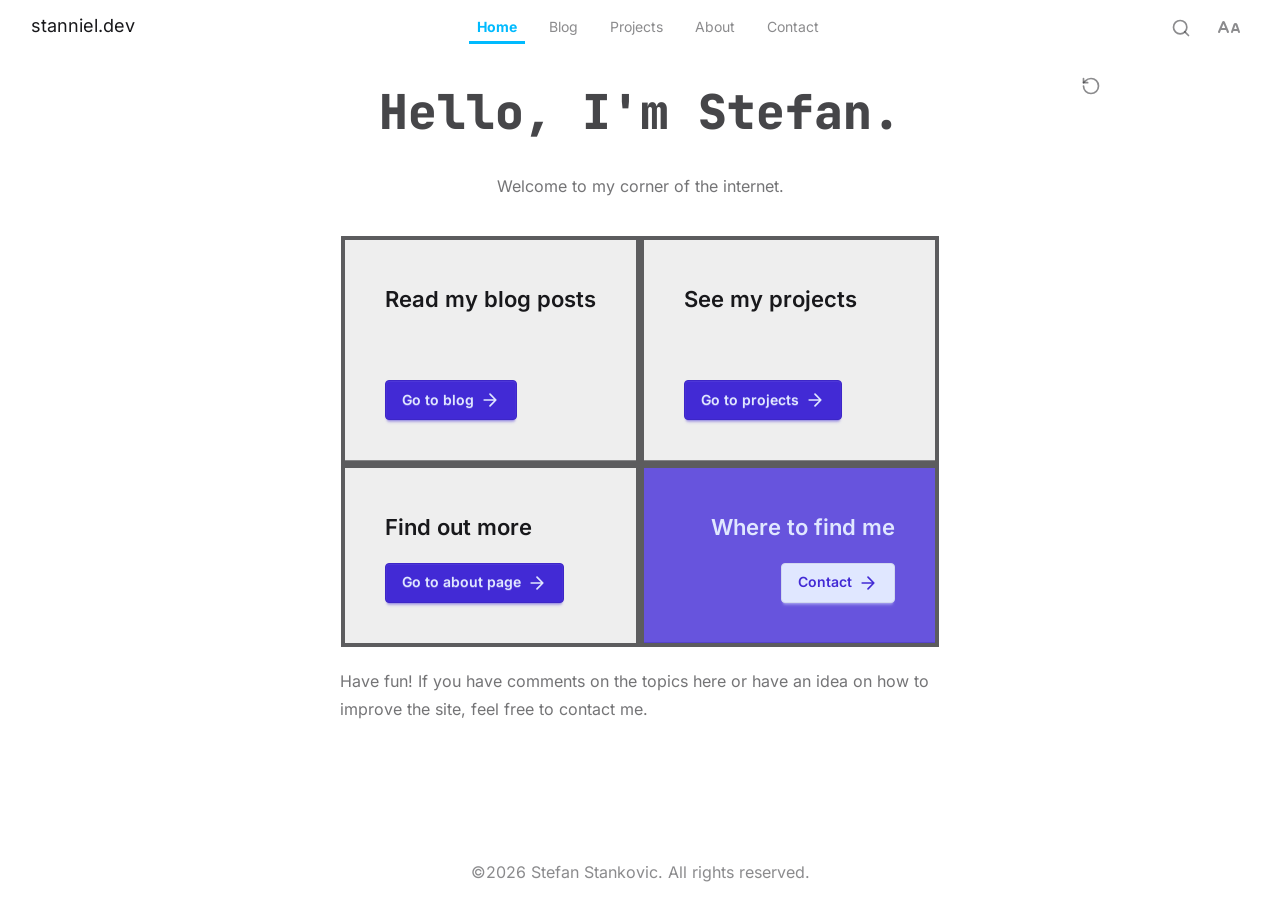
==== commit aff2e286: "v0.0.4" ====
--- a/index.html
+++ b/index.html
@@ -1,4 +1,4 @@
-<!DOCTYPE html><html lang="en" class="overflow-y-auto min-h-dvh scrollbar-gutter-both" data-pagefind-ignore="all" data-astro-transition-scope="astro-tyfwoq7n-1"> <head><!-- Global Metadata --><meta charset="utf-8"><meta name="viewport" content="width=device-width,initial-scale=1"><link rel="icon" type="image/svg+xml" href="/favicon.svg"><link rel="icon" href="/favicon.ico"><link rel="sitemap" href="/sitemap-index.xml"><link rel="alternate" type="application/rss+xml" title="stanniel.dev" href="https://example.com/rss.xml"><meta name="generator" content="Astro v6.3.7"><!-- Fonts --><script data-astro-rerun>(function(){const ADAPTIVE_FONTS = {"atkinson":{"family":"Atkinson Hyperlegible Next Variable","url":"/fonts/atkinson-hyperlegible-next-latin-wght-normal.woff2","format":"woff2-variations","descriptors":{"weight":"200 800","style":"normal","display":"swap","sizeAdjust":"105%","unicodeRange":"U+0000-00FF,U+0131,U+0152-0153,U+02BB-02BC,U+02C6,U+02DA,U+02DC,U+0304,U+0308,U+0329,U+2000-206F,U+20AC,U+2122,U+2191,U+2193,U+2212,U+2215,U+FEFF,U+FFFD"}},"inter":{"family":"Inter Variable","url":"/fonts/inter-latin-wght-normal.woff2","format":"woff2-variations","descriptors":{"weight":"100 900","style":"normal","display":"swap","sizeAdjust":"100%","unicodeRange":"U+0000-00FF,U+0131,U+0152-0153,U+02BB-02BC,U+02C6,U+02DA,U+02DC,U+0304,U+0308,U+0329,U+2000-206F,U+20AC,U+2122,U+2191,U+2193,U+2212,U+2215,U+FEFF,U+FFFD"}}};
+<!DOCTYPE html><html lang="en" class="overflow-y-auto min-h-dvh scrollbar-gutter-both" data-pagefind-ignore="all" data-astro-transition-scope="astro-tyfwoq7n-1"> <head><!-- Global Metadata --><meta charset="utf-8"><meta name="viewport" content="width=device-width,initial-scale=1"><link rel="icon" type="image/svg+xml" href="/favicon.svg"><link rel="icon" href="/favicon.ico"><link rel="sitemap" href="/sitemap-index.xml"><link rel="alternate" type="application/rss+xml" title="stanniel.dev" href="https://stanniel.dev/rss.xml"><meta name="generator" content="Astro v6.3.7"><!-- Fonts --><script data-astro-rerun>(function(){const ADAPTIVE_FONTS = {"atkinson":{"family":"Atkinson Hyperlegible Next Variable","url":"/fonts/atkinson-hyperlegible-next-latin-wght-normal.woff2","format":"woff2-variations","descriptors":{"weight":"200 800","style":"normal","display":"swap","sizeAdjust":"105%","unicodeRange":"U+0000-00FF,U+0131,U+0152-0153,U+02BB-02BC,U+02C6,U+02DA,U+02DC,U+0304,U+0308,U+0329,U+2000-206F,U+20AC,U+2122,U+2191,U+2193,U+2212,U+2215,U+FEFF,U+FFFD"}},"inter":{"family":"Inter Variable","url":"/fonts/inter-latin-wght-normal.woff2","format":"woff2-variations","descriptors":{"weight":"100 900","style":"normal","display":"swap","sizeAdjust":"100%","unicodeRange":"U+0000-00FF,U+0131,U+0152-0153,U+02BB-02BC,U+02C6,U+02DA,U+02DC,U+0304,U+0308,U+0329,U+2000-206F,U+20AC,U+2122,U+2191,U+2193,U+2212,U+2215,U+FEFF,U+FFFD"}}};
 
   /**
    * @type {import("../consts").FontManifest}
@@ -41,88 +41,88 @@
       document.documentElement.removeAttribute("data-theme");
     }
   })();
-</script><!-- Canonical URL --><link rel="canonical" href="https://example.com/"><!-- Primary Meta Tags --><title>stanniel.dev</title><meta name="title" content="stanniel.dev"><meta name="description" content="A place to learn about the work of one developer, Stefan Stankovic"><!-- Open Graph / Facebook --><meta property="og:type" content="website"><meta property="og:url" content="https://example.com/"><meta property="og:title" content="stanniel.dev"><meta property="og:description" content="A place to learn about the work of one developer, Stefan Stankovic"><meta property="og:image" content="https://example.com/_astro/blog-placeholder-1.Bx0Zcyzv.jpg"><!-- Twitter --><meta property="twitter:card" content="summary_large_image"><meta property="twitter:url" content="https://example.com/"><meta property="twitter:title" content="stanniel.dev"><meta property="twitter:description" content="A place to learn about the work of one developer, Stefan Stankovic"><meta property="twitter:image" content="https://example.com/_astro/blog-placeholder-1.Bx0Zcyzv.jpg"><meta name="astro-view-transitions-enabled" content="true"><meta name="astro-view-transitions-fallback" content="animate"><script type="module" src="/_astro/ClientRouter.astro_astro_type_script_index_0_lang.CAqDO0tx.js"></script><link rel="stylesheet" href="/_astro/BaseLayout.BrAXF2BT.css">
+</script><!-- Canonical URL --><link rel="canonical" href="https://stanniel.dev/"><!-- Primary Meta Tags --><title>stanniel.dev</title><meta name="title" content="stanniel.dev"><meta name="description" content="A place to learn about the work of one developer, Stefan Stankovic"><!-- Open Graph / Facebook --><meta property="og:type" content="website"><meta property="og:url" content="https://stanniel.dev/"><meta property="og:title" content="stanniel.dev"><meta property="og:description" content="A place to learn about the work of one developer, Stefan Stankovic"><!-- Twitter --><meta property="twitter:card" content="summary"><meta property="twitter:url" content="https://stanniel.dev/"><meta property="twitter:title" content="stanniel.dev"><meta property="twitter:description" content="A place to learn about the work of one developer, Stefan Stankovic"><meta name="astro-view-transitions-enabled" content="true"><meta name="astro-view-transitions-fallback" content="animate"><script type="module" src="/_astro/ClientRouter.astro_astro_type_script_index_0_lang.CAqDO0tx.js"></script><link rel="stylesheet" href="/_astro/BaseLayout.DqdTRxbI.css">
 <style>[data-astro-cid-bthjkdla][data-wrapper]{display:inline-block;position:relative;padding:calc(var(--spacing) * 1)}h1[data-astro-cid-bthjkdla]{width:calc(var(--chars) * 1ch);margin:0}[data-astro-cid-bthjkdla][data-overlay]{position:absolute;inset:0;background:var(--color-base-100);animation:reveal var(--duration) steps(var(--chars)) forwards}[data-astro-cid-bthjkdla][data-cursor]{position:absolute;left:0;top:0;height:100%;width:calc(100% / var(--chars));background:currentColor;animation:blink 1s step-end var(--duration) 3 both}@media(prefers-reduced-motion:reduce){[data-astro-cid-bthjkdla][data-overlay]{display:none}}@keyframes reveal{to{transform:translate(100%)}}@keyframes blink{0%{opacity:1}50%,to{opacity:0}}
 @property --array{syntax: "<number>"; initial-value: 0; inherits: false;}@property --offset{syntax: "<number>"; initial-value: 0; inherits: false;}@property --halfway-point{syntax: "<number>"; initial-value: 0; inherits: false;}@media(prefers-reduced-motion:no-preference){.animate-page[data-astro-cid-j7pv25f6]{--base-delay: 1;--dur-subtitle-fadein: .3;--dur-underline-horizontal: .5;--dur-underline-overlap: .2;--dur-underline-vertical: .5;--dur-border-inner: .2;--dur-border-outer: .3;--dur-card-fadein: .2;--dur-signoff-fadein: .2;.line-horizontal{--dur-draw: calc(var(--dur-underline-horizontal) * 1s);--delay-draw: calc( (var(--base-delay) + var(--dur-subtitle-fadein)) * 1s );animation:draw var(--dur-draw) var(--delay-draw) linear forwards}.line-vertical{--dur-draw: calc(var(--dur-underline-vertical) * 1s);--delay-draw: calc( ( var(--base-delay) + var(--dur-subtitle-fadein) + var(--dur-underline-horizontal) - var(--dur-underline-overlap) ) * 1s );animation:draw var(--dur-draw) var(--delay-draw) linear forwards}.draw-border{--seq: calc(.2 * (var(--i) + 1));--dur-draw: calc( (var(--dur-border-inner) + var(--dur-border-outer)) * 1s );--delay-draw: calc( ( var(--base-delay) + var(--dur-subtitle-fadein) + var(--dur-underline-horizontal) - var(--dur-underline-overlap) + var(--seq) ) * 1s );animation:draw-all var(--dur-draw) var(--delay-draw) linear forwards}@media(width>=48rem){.draw-border{--dur-inner: calc(var(--dur-border-inner) * 1s);--dur-outer: calc(var(--dur-border-outer) * 1s);--delay-inner: calc( ( var(--base-delay) + var(--dur-subtitle-fadein) + var(--dur-underline-horizontal) - var(--dur-underline-overlap) + var(--dur-underline-vertical) ) * 1s );--delay-outer: calc(var(--delay-inner) + var(--dur-inner) + .1s);animation:draw-first-two var(--dur-inner) var(--delay-inner) linear forwards,draw-all var(--dur-outer) var(--delay-outer) linear forwards}}.subtitle-fade{--dur: calc(var(--dur-subtitle-fadein) * 1s);--delay: calc(var(--base-delay) * 1s)}.card-fade{--dur: calc(var(--dur-card-fadein) * 1s);--delay: calc( ( var(--base-delay) + var(--dur-subtitle-fadein) + var(--dur-underline-horizontal) - var(--dur-underline-overlap) + var(--dur-underline-vertical) + var(--dur-border-inner) + var(--dur-border-outer) ) * 1s + .1s )}.signoff-fade{--dur: calc(var(--dur-signoff-fadein) * 1s);--delay: calc( ( var(--base-delay) + var(--dur-subtitle-fadein) + var(--dur-underline-horizontal) - var(--dur-underline-overlap) + var(--dur-underline-vertical) + var(--dur-border-inner) + var(--dur-border-outer) + var(--dur-card-fadein) ) * 1s )}.fade-in{opacity:0;animation:fade-in var(--dur) var(--delay) ease-in forwards}}@keyframes draw-first-two{to{--offset: var(--halfway-point)}}@keyframes draw-all{to{--offset: 0}}@keyframes fade-in{to{opacity:1}}@keyframes draw{50%{--offset: 0}to{--offset: calc(var(--array) * -1)}}}
 </style><script type="module" src="/_astro/page.l0sNRNKZ.js"></script><style>[data-astro-transition-scope="astro-tyfwoq7n-1"] { view-transition-name: root; }@layer astro { ::view-transition-old(root) { animation: none; opacity: 0; mix-blend-mode: normal; }::view-transition-new(root) { animation: none; mix-blend-mode: normal; }::view-transition-group(root) { animation: none } }[data-astro-transition-fallback="old"] [data-astro-transition-scope="astro-tyfwoq7n-1"],
 			[data-astro-transition-fallback="old"][data-astro-transition-scope="astro-tyfwoq7n-1"] { animation: none; mix-blend-mode: normal; }[data-astro-transition-fallback="new"] [data-astro-transition-scope="astro-tyfwoq7n-1"],
-			[data-astro-transition-fallback="new"][data-astro-transition-scope="astro-tyfwoq7n-1"] { animation: none; mix-blend-mode: normal; }</style><style>[data-astro-transition-scope="astro-st455qfg-2"] { view-transition-name: astro-st455qfg-2; }@layer astro { [data-astro-transition=top]::view-transition-old(astro-st455qfg-2) { 
-	animation-duration: 300ms;
-	animation-timing-function: cubic-bezier(0.2, 0, 0, 1);
-	animation-fill-mode: both;
-	animation-name: slideOutBottom; }[data-astro-transition=top]::view-transition-new(astro-st455qfg-2) { 
-	animation-duration: 300ms;
-	animation-timing-function: cubic-bezier(0.2, 0, 0, 1);
-	animation-fill-mode: both;
-	animation-name: slideInTop; }[data-astro-transition=right]::view-transition-old(astro-st455qfg-2) { 
-	animation-duration: 300ms;
-	animation-timing-function: cubic-bezier(0.2, 0, 0, 1);
-	animation-fill-mode: both;
-	animation-name: slideOutLeft; }[data-astro-transition=right]::view-transition-new(astro-st455qfg-2) { 
-	animation-duration: 300ms;
-	animation-timing-function: cubic-bezier(0.2, 0, 0, 1);
-	animation-fill-mode: both;
-	animation-name: slideInRight; }[data-astro-transition=bottom]::view-transition-old(astro-st455qfg-2) { 
-	animation-duration: 300ms;
-	animation-timing-function: cubic-bezier(0.2, 0, 0, 1);
-	animation-fill-mode: both;
-	animation-name: slideOutTop; }[data-astro-transition=bottom]::view-transition-new(astro-st455qfg-2) { 
-	animation-duration: 300ms;
-	animation-timing-function: cubic-bezier(0.2, 0, 0, 1);
-	animation-fill-mode: both;
-	animation-name: slideInBottom; }[data-astro-transition=left]::view-transition-old(astro-st455qfg-2) { 
-	animation-duration: 300ms;
-	animation-timing-function: cubic-bezier(0.2, 0, 0, 1);
-	animation-fill-mode: both;
-	animation-name: slideOutRight; }[data-astro-transition=left]::view-transition-new(astro-st455qfg-2) { 
-	animation-duration: 300ms;
-	animation-timing-function: cubic-bezier(0.2, 0, 0, 1);
-	animation-fill-mode: both;
-	animation-name: slideInLeft; }[data-astro-transition=bottom-right]::view-transition-old(astro-st455qfg-2) { 
-	animation-duration: 300ms;
-	animation-timing-function: cubic-bezier(0.2, 0, 0, 1);
-	animation-fill-mode: both;
-	animation-name: slideOutTopLeft; }[data-astro-transition=bottom-right]::view-transition-new(astro-st455qfg-2) { 
-	animation-duration: 300ms;
-	animation-timing-function: cubic-bezier(0.2, 0, 0, 1);
-	animation-fill-mode: both;
-	animation-name: slideInBottomRight; }[data-astro-transition=bottom-left]::view-transition-old(astro-st455qfg-2) { 
-	animation-duration: 300ms;
-	animation-timing-function: cubic-bezier(0.2, 0, 0, 1);
-	animation-fill-mode: both;
-	animation-name: slideOutTopRight; }[data-astro-transition=bottom-left]::view-transition-new(astro-st455qfg-2) { 
-	animation-duration: 300ms;
-	animation-timing-function: cubic-bezier(0.2, 0, 0, 1);
-	animation-fill-mode: both;
-	animation-name: slideInBottomLeft; }[data-astro-transition=top-right]::view-transition-old(astro-st455qfg-2) { 
-	animation-duration: 300ms;
-	animation-timing-function: cubic-bezier(0.2, 0, 0, 1);
-	animation-fill-mode: both;
-	animation-name: slideOutBottomLeft; }[data-astro-transition=top-right]::view-transition-new(astro-st455qfg-2) { 
-	animation-duration: 300ms;
-	animation-timing-function: cubic-bezier(0.2, 0, 0, 1);
-	animation-fill-mode: both;
-	animation-name: slideInTopRight; }[data-astro-transition=top-left]::view-transition-old(astro-st455qfg-2) { 
-	animation-duration: 300ms;
-	animation-timing-function: cubic-bezier(0.2, 0, 0, 1);
-	animation-fill-mode: both;
-	animation-name: slideOutBottomRight; }[data-astro-transition=top-left]::view-transition-new(astro-st455qfg-2) { 
-	animation-duration: 300ms;
-	animation-timing-function: cubic-bezier(0.2, 0, 0, 1);
-	animation-fill-mode: both;
-	animation-name: slideInTopLeft; }::view-transition-old(astro-st455qfg-2) { 
-	animation-duration: 300ms;
-	animation-timing-function: cubic-bezier(0.2, 0, 0, 1);
-	animation-fill-mode: both;
-	animation-name: slideOutLeft; }::view-transition-new(astro-st455qfg-2) { 
-	animation-duration: 300ms;
-	animation-timing-function: cubic-bezier(0.2, 0, 0, 1);
-	animation-fill-mode: both;
-	animation-name: slideInRight; }[data-astro-transition=back]::view-transition-old(astro-st455qfg-2) { 
-	animation-duration: 300ms;
-	animation-timing-function: cubic-bezier(0.2, 0, 0, 1);
-	animation-fill-mode: both;
-	animation-name: slideOutRight; }[data-astro-transition=back]::view-transition-new(astro-st455qfg-2) { 
+			[data-astro-transition-fallback="new"][data-astro-transition-scope="astro-tyfwoq7n-1"] { animation: none; mix-blend-mode: normal; }</style><style>[data-astro-transition-scope="astro-st455qfg-2"] { view-transition-name: main; }@layer astro { [data-astro-transition=top]::view-transition-old(main) { 
+	animation-duration: 300ms;
+	animation-timing-function: cubic-bezier(0.2, 0, 0, 1);
+	animation-fill-mode: both;
+	animation-name: slideOutBottom; }[data-astro-transition=top]::view-transition-new(main) { 
+	animation-duration: 300ms;
+	animation-timing-function: cubic-bezier(0.2, 0, 0, 1);
+	animation-fill-mode: both;
+	animation-name: slideInTop; }[data-astro-transition=right]::view-transition-old(main) { 
+	animation-duration: 300ms;
+	animation-timing-function: cubic-bezier(0.2, 0, 0, 1);
+	animation-fill-mode: both;
+	animation-name: slideOutLeft; }[data-astro-transition=right]::view-transition-new(main) { 
+	animation-duration: 300ms;
+	animation-timing-function: cubic-bezier(0.2, 0, 0, 1);
+	animation-fill-mode: both;
+	animation-name: slideInRight; }[data-astro-transition=bottom]::view-transition-old(main) { 
+	animation-duration: 300ms;
+	animation-timing-function: cubic-bezier(0.2, 0, 0, 1);
+	animation-fill-mode: both;
+	animation-name: slideOutTop; }[data-astro-transition=bottom]::view-transition-new(main) { 
+	animation-duration: 300ms;
+	animation-timing-function: cubic-bezier(0.2, 0, 0, 1);
+	animation-fill-mode: both;
+	animation-name: slideInBottom; }[data-astro-transition=left]::view-transition-old(main) { 
+	animation-duration: 300ms;
+	animation-timing-function: cubic-bezier(0.2, 0, 0, 1);
+	animation-fill-mode: both;
+	animation-name: slideOutRight; }[data-astro-transition=left]::view-transition-new(main) { 
+	animation-duration: 300ms;
+	animation-timing-function: cubic-bezier(0.2, 0, 0, 1);
+	animation-fill-mode: both;
+	animation-name: slideInLeft; }[data-astro-transition=bottom-right]::view-transition-old(main) { 
+	animation-duration: 300ms;
+	animation-timing-function: cubic-bezier(0.2, 0, 0, 1);
+	animation-fill-mode: both;
+	animation-name: slideOutTopLeft; }[data-astro-transition=bottom-right]::view-transition-new(main) { 
+	animation-duration: 300ms;
+	animation-timing-function: cubic-bezier(0.2, 0, 0, 1);
+	animation-fill-mode: both;
+	animation-name: slideInBottomRight; }[data-astro-transition=bottom-left]::view-transition-old(main) { 
+	animation-duration: 300ms;
+	animation-timing-function: cubic-bezier(0.2, 0, 0, 1);
+	animation-fill-mode: both;
+	animation-name: slideOutTopRight; }[data-astro-transition=bottom-left]::view-transition-new(main) { 
+	animation-duration: 300ms;
+	animation-timing-function: cubic-bezier(0.2, 0, 0, 1);
+	animation-fill-mode: both;
+	animation-name: slideInBottomLeft; }[data-astro-transition=top-right]::view-transition-old(main) { 
+	animation-duration: 300ms;
+	animation-timing-function: cubic-bezier(0.2, 0, 0, 1);
+	animation-fill-mode: both;
+	animation-name: slideOutBottomLeft; }[data-astro-transition=top-right]::view-transition-new(main) { 
+	animation-duration: 300ms;
+	animation-timing-function: cubic-bezier(0.2, 0, 0, 1);
+	animation-fill-mode: both;
+	animation-name: slideInTopRight; }[data-astro-transition=top-left]::view-transition-old(main) { 
+	animation-duration: 300ms;
+	animation-timing-function: cubic-bezier(0.2, 0, 0, 1);
+	animation-fill-mode: both;
+	animation-name: slideOutBottomRight; }[data-astro-transition=top-left]::view-transition-new(main) { 
+	animation-duration: 300ms;
+	animation-timing-function: cubic-bezier(0.2, 0, 0, 1);
+	animation-fill-mode: both;
+	animation-name: slideInTopLeft; }::view-transition-old(main) { 
+	animation-duration: 300ms;
+	animation-timing-function: cubic-bezier(0.2, 0, 0, 1);
+	animation-fill-mode: both;
+	animation-name: slideOutLeft; }::view-transition-new(main) { 
+	animation-duration: 300ms;
+	animation-timing-function: cubic-bezier(0.2, 0, 0, 1);
+	animation-fill-mode: both;
+	animation-name: slideInRight; }[data-astro-transition=back]::view-transition-old(main) { 
+	animation-duration: 300ms;
+	animation-timing-function: cubic-bezier(0.2, 0, 0, 1);
+	animation-fill-mode: both;
+	animation-name: slideOutRight; }[data-astro-transition=back]::view-transition-new(main) { 
 	animation-duration: 300ms;
 	animation-timing-function: cubic-bezier(0.2, 0, 0, 1);
 	animation-fill-mode: both;
@@ -262,11 +262,11 @@
 	animation-duration: 180ms;
 	animation-timing-function: cubic-bezier(0.76, 0, 0.24, 1);
 	animation-fill-mode: both;
-	animation-name: astroFadeIn; }</style></head> <body class="min-h-dvh [--header-height:--spacing(13)] [--footer-height:--spacing(12)]"> <header id="main-header" class="h-(--header-height) sticky z-10 top-0 sm:px-4 sm:py-2 flex items-center justify-between gap-4 bg-base-100 group"> <a class="hidden sm:block focus-visible:outline-2 focus-visible:outline-current" href="/"> <h2 class="text-lg">stanniel.dev</h2> </a> <nav class="grid grid-cols-5 grid-rows-[repeat(2,minmax(0,auto))] md:flex gap-1 md:gap-4"> <a href="/" aria-current="page" class="relative hover:text-base-content py-1 md:p-2 focus-visible:outline-2 outline-current outline-offset-4 grid grid-rows-subgrid grid-cols-1 row-span-2 text-center text-xs leading-2.75 sm:text-sm text-info font-extrabold sm:font-bold pointer-events-none cursor-default"> <svg width="1em" height="1em" class="size-5 md:hidden self-center-safe justify-self-center-safe" data-icon="lucide:house">   <symbol id="ai:lucide:house" viewBox="0 0 24 24"><g fill="none" stroke="currentColor" stroke-linecap="round" stroke-linejoin="round" stroke-width="2"><path d="M15 21v-8a1 1 0 0 0-1-1h-4a1 1 0 0 0-1 1v8"/><path d="M3 10a2 2 0 0 1 .709-1.528l7-6a2 2 0 0 1 2.582 0l7 6A2 2 0 0 1 21 10v9a2 2 0 0 1-2 2H5a2 2 0 0 1-2-2z"/></g></symbol><use href="#ai:lucide:house"></use>  </svg> <span>Home</span> <span class="absolute md:w-full md:h-0.75 -bottom-1 left-0 bg-current" data-astro-transition-scope="astro-sqkhhdtl-3"></span> <div data-key="gh" slot="after-link" class="absolute top-full min-w-full w-max pt-1 z-20 text-base-content pointer-events-none hidden group-data-[keybinds-filter='']:block group-data-[keybinds-filter^='g']:block"> <kbd class="kbd">g</kbd><kbd class="kbd">h</kbd> </div> </a><a href="/blog" class="relative hover:text-base-content py-1 md:p-2 focus-visible:outline-2 outline-current outline-offset-4 grid grid-rows-subgrid grid-cols-1 row-span-2 text-center text-xs leading-2.75 sm:text-sm text-base-content/50"> <svg width="1em" height="1em" class="size-5 md:hidden self-center-safe justify-self-center-safe" data-icon="lucide:newspaper">   <symbol id="ai:lucide:newspaper" viewBox="0 0 24 24"><g fill="none" stroke="currentColor" stroke-linecap="round" stroke-linejoin="round" stroke-width="2"><path d="M15 18h-5m8-4h-8m-6 8h16a2 2 0 0 0 2-2V4a2 2 0 0 0-2-2H8a2 2 0 0 0-2 2v16a2 2 0 0 1-4 0v-9a2 2 0 0 1 2-2h2"/><rect width="8" height="4" x="10" y="6" rx="1"/></g></symbol><use href="#ai:lucide:newspaper"></use>  </svg> <span>Blog</span>  <div data-key="gb" slot="after-link" class="absolute top-full min-w-full w-max pt-1 z-20 text-base-content pointer-events-none hidden group-data-[keybinds-filter='']:block group-data-[keybinds-filter^='g']:block"> <kbd class="kbd">g</kbd><kbd class="kbd">b</kbd> </div> </a><a href="/projects" class="relative hover:text-base-content py-1 md:p-2 focus-visible:outline-2 outline-current outline-offset-4 grid grid-rows-subgrid grid-cols-1 row-span-2 text-center text-xs leading-2.75 sm:text-sm text-base-content/50"> <svg width="1em" height="1em" class="size-5 md:hidden self-center-safe justify-self-center-safe" data-icon="lucide:book-text">   <symbol id="ai:lucide:book-text" viewBox="0 0 24 24"><path fill="none" stroke="currentColor" stroke-linecap="round" stroke-linejoin="round" stroke-width="2" d="M4 19.5v-15A2.5 2.5 0 0 1 6.5 2H19a1 1 0 0 1 1 1v18a1 1 0 0 1-1 1H6.5a1 1 0 0 1 0-5H20M8 11h8M8 7h6"/></symbol><use href="#ai:lucide:book-text"></use>  </svg> <span>Projects</span>  <div data-key="gp" slot="after-link" class="absolute top-full min-w-full w-max pt-1 z-20 text-base-content pointer-events-none hidden group-data-[keybinds-filter='']:block group-data-[keybinds-filter^='g']:block"> <kbd class="kbd">g</kbd><kbd class="kbd">p</kbd> </div> </a><a href="/about" class="relative hover:text-base-content py-1 md:p-2 focus-visible:outline-2 outline-current outline-offset-4 grid grid-rows-subgrid grid-cols-1 row-span-2 text-center text-xs leading-2.75 sm:text-sm text-base-content/50"> <svg width="1em" height="1em" class="size-5 md:hidden self-center-safe justify-self-center-safe" data-icon="lucide:info">   <symbol id="ai:lucide:info" viewBox="0 0 24 24"><g fill="none" stroke="currentColor" stroke-linecap="round" stroke-linejoin="round" stroke-width="2"><circle cx="12" cy="12" r="10"/><path d="M12 16v-4m0-4h.01"/></g></symbol><use href="#ai:lucide:info"></use>  </svg> <span>About</span>  <div data-key="ga" slot="after-link" class="absolute top-full min-w-full w-max pt-1 z-20 text-base-content pointer-events-none hidden group-data-[keybinds-filter='']:block group-data-[keybinds-filter^='g']:block"> <kbd class="kbd">g</kbd><kbd class="kbd">a</kbd> </div> </a><a href="/contact" class="relative hover:text-base-content py-1 md:p-2 focus-visible:outline-2 outline-current outline-offset-4 grid grid-rows-subgrid grid-cols-1 row-span-2 text-center text-xs leading-2.75 sm:text-sm text-base-content/50"> <svg width="1em" height="1em" class="size-5 md:hidden self-center-safe justify-self-center-safe" data-icon="lucide:messages-square">   <symbol id="ai:lucide:messages-square" viewBox="0 0 24 24"><path fill="none" stroke="currentColor" stroke-linecap="round" stroke-linejoin="round" stroke-width="2" d="M16 10a2 2 0 0 1-2 2H6.828a2 2 0 0 0-1.414.586l-2.202 2.202A.71.71 0 0 1 2 14.286V4a2 2 0 0 1 2-2h10a2 2 0 0 1 2 2zm4-1a2 2 0 0 1 2 2v10.286a.71.71 0 0 1-1.212.502l-2.202-2.202A2 2 0 0 0 17.172 19H10a2 2 0 0 1-2-2v-1"/></symbol><use href="#ai:lucide:messages-square"></use>  </svg> <span>Contact</span>  <div data-key="gc" slot="after-link" class="absolute top-full min-w-full w-max pt-1 z-20 text-base-content pointer-events-none hidden group-data-[keybinds-filter='']:block group-data-[keybinds-filter^='g']:block"> <kbd class="kbd">g</kbd><kbd class="kbd">c</kbd> </div> </a> </nav> <div class="flex gap-2 justify-end h-full"> <div class="flex gap-4 h-full"> <button class="relative btn btn-ghost btn-circle text-base-content/50 hover:text-base-content focus-visible:outline-2 focus-visible:outline-current" id="search-dialog-trigger"> <svg width="1em" height="1em" class="size-5" data-icon="lucide:search">   <symbol id="ai:lucide:search" viewBox="0 0 24 24"><g fill="none" stroke="currentColor" stroke-linecap="round" stroke-linejoin="round" stroke-width="2"><path d="m21 21l-4.34-4.34"/><circle cx="11" cy="11" r="8"/></g></symbol><use href="#ai:lucide:search"></use>  </svg> <div data-key="/" class="absolute top-full w-full z-20 text-base-content pointer-events-none hidden group-data-[keybinds-filter='']:block"> <kbd class="kbd">/</kbd> </div> </button> <dialog closedby="any" id="search-dialog" class="m-4 mx-auto w-[min(100dvw,--spacing(128))] backdrop:bg-gray-950/40 shadow-2xl border border-base-300 bg-base-100 rounded-2xl"> <div data-search class="group/search"> <div class="p-4 max-h-dvh sm:max-h-[50dvh] astro-vkceynjc" data-astro-cid-vkceynjc> <label data-search-bar class="input w-full focus-within:outline-offset-0 outline-current" data-astro-cid-vkceynjc> <svg width="1em" height="1em" viewBox="0 0 24 24" class="size-5" data-astro-cid-vkceynjc="true" data-icon="lucide:search">   <use href="#ai:lucide:search"></use>  </svg> <input type="search" name="search" data-search-input class="grow" placeholder="Search" autocomplete="off" autocorrect="off" autocapitalize="off" spellcheck="false" data-search-input data-astro-cid-vkceynjc> </label> </div> <template data-search-result-template> <li> <a href="#" class="block p-4 hover:bg-base-content/7 focus-visible:bg-base-content/7 focus-visible:outline-2 focus-visible:-outline-offset-4"> <span class="block text-sm font-semibold" data-search-result-title></span> <span data-search-result-excerpt></span> </a> </li> </template> <ul data-search-results class="peer text-xs text-base-content/70 max-h-full overflow-auto scrollbar-gutter-both"></ul> <div class="p-4 flex gap-3 group pointer-coarse:hidden"> <div class="flex gap-1"> <kbd class="kbd kbd-xs">Esc</kbd> <span class="text-base-content/50 text-xs">  <span class="relative"> <span class="visible opacity-100 not-group-has-[input:placeholder-shown]/search:invisible not-group-has-[input:placeholder-shown]/search:opacity-0">close</span> <span class="absolute inset-0 invisible opacity-0 not-group-has-[input:placeholder-shown]/search:visible not-group-has-[input:placeholder-shown]/search:opacity-100">clear</span> </span>  </span> </div> <div class="flex gap-1 invisible opacity-0 transition-[visibility,opacity] group-peer-focus-within:visible group-peer-focus-within:opacity-100 group-peer-has-[li_a]:visible group-peer-has-[li_a]:opacity-100"> <kbd class="kbd kbd-xs">↑↓</kbd> <span class="text-base-content/50 text-xs"> navigate </span> </div> <div class="flex gap-1 invisible opacity-0 transition-[visibility,opacity] group-peer-focus-within:visible group-peer-focus-within:opacity-100"> <kbd class="kbd kbd-xs">↵</kbd> <span class="text-base-content/50 text-xs"> select </span> </div> <div class="flex gap-1 invisible opacity-0 transition-[visibility,opacity] group-peer-focus-within:visible group-peer-focus-within:opacity-100"> <kbd class="kbd kbd-xs">/</kbd> <span class="text-base-content/50 text-xs"> search </span> </div> </div> </div> <script type="module" src="/_astro/Search.astro_astro_type_script_index_0_lang.DtZwGGDO.js"></script> </dialog> </div> <div class="flex gap-4 [anchor-name:--settings-anchor]"> <button id="reader-settings-dialog-trigger" class="relative btn btn-ghost btn-circle text-base-content/50 hover:text-base-content focus-visible:outline-2 focus-visible:outline-current"> <svg width="1em" height="1em" class="size-6" data-icon="lucide:a-large-small">   <symbol id="ai:lucide:a-large-small" viewBox="0 0 24 24"><path fill="none" stroke="currentColor" stroke-linecap="round" stroke-linejoin="round" stroke-width="2" d="m15 16l2.536-7.328a1.02 1.02 1 0 1 1.928 0L22 16m-6.303-2h5.606M2 16l4.039-9.69a.5.5 0 0 1 .923 0L11 16m-7.696-3h6.392"/></symbol><use href="#ai:lucide:a-large-small"></use>  </svg> <div data-key="o" class="absolute top-full w-full z-20 text-base-content pointer-events-none hidden group-data-[keybinds-filter='']:block"> <kbd class="kbd">o</kbd> </div> </button> <dialog id="reader-settings-dialog" class="m-0 inset-auto [position-anchor:--settings-anchor] top-[anchor(bottom)] right-[anchor(right)] p-6 shadow-2xl border border-base-300 bg-base-100 rounded-2xl w-72"> <h3 class="text-xs font-bold uppercase tracking-widest opacity-50 mb-4">
+	animation-name: astroFadeIn; }</style></head> <body class="min-h-dvh [--header-height:--spacing(13)] [--footer-height:--spacing(12)]"> <header id="main-header" class="h-(--header-height) sticky z-10 top-0 sm:px-4 sm:py-2 flex items-center justify-between gap-4 bg-base-100 group"> <a class="hidden sm:block focus-visible:outline-2 focus-visible:outline-current" href="/"> <h2 class="text-lg">stanniel.dev</h2> </a> <nav class="grid grid-cols-5 grid-rows-[repeat(2,minmax(0,auto))] md:flex gap-1 md:gap-4"> <a href="/" aria-current="page" class="relative hover:text-base-content py-1 md:p-2 focus-visible:outline-2 outline-current outline-offset-4 grid grid-rows-subgrid grid-cols-1 row-span-2 text-center text-xs leading-2.75 sm:text-sm text-info font-extrabold sm:font-bold pointer-events-none cursor-default"> <svg width="1em" height="1em" class="size-5 md:hidden self-center-safe justify-self-center-safe" data-icon="lucide:house">   <symbol id="ai:lucide:house" viewBox="0 0 24 24"><g fill="none" stroke="currentColor" stroke-linecap="round" stroke-linejoin="round" stroke-width="2"><path d="M15 21v-8a1 1 0 0 0-1-1h-4a1 1 0 0 0-1 1v8"/><path d="M3 10a2 2 0 0 1 .709-1.528l7-6a2 2 0 0 1 2.582 0l7 6A2 2 0 0 1 21 10v9a2 2 0 0 1-2 2H5a2 2 0 0 1-2-2z"/></g></symbol><use href="#ai:lucide:house"></use>  </svg> <span>Home</span> <span class="absolute md:w-full md:h-0.75 -bottom-1 left-0 bg-current" data-astro-transition-scope="astro-sqkhhdtl-3"></span> <div data-key="gh" slot="after-link" class="absolute top-full min-w-full w-max pt-1 z-20 text-base-content pointer-events-none hidden group-data-[keybinds-filter='']:block group-data-[keybinds-filter^='g']:block"> <kbd class="kbd">g</kbd><kbd class="kbd">h</kbd> </div> </a><a href="/blog/" class="relative hover:text-base-content py-1 md:p-2 focus-visible:outline-2 outline-current outline-offset-4 grid grid-rows-subgrid grid-cols-1 row-span-2 text-center text-xs leading-2.75 sm:text-sm text-base-content/50"> <svg width="1em" height="1em" class="size-5 md:hidden self-center-safe justify-self-center-safe" data-icon="lucide:newspaper">   <symbol id="ai:lucide:newspaper" viewBox="0 0 24 24"><g fill="none" stroke="currentColor" stroke-linecap="round" stroke-linejoin="round" stroke-width="2"><path d="M15 18h-5m8-4h-8m-6 8h16a2 2 0 0 0 2-2V4a2 2 0 0 0-2-2H8a2 2 0 0 0-2 2v16a2 2 0 0 1-4 0v-9a2 2 0 0 1 2-2h2"/><rect width="8" height="4" x="10" y="6" rx="1"/></g></symbol><use href="#ai:lucide:newspaper"></use>  </svg> <span>Blog</span>  <div data-key="gb" slot="after-link" class="absolute top-full min-w-full w-max pt-1 z-20 text-base-content pointer-events-none hidden group-data-[keybinds-filter='']:block group-data-[keybinds-filter^='g']:block"> <kbd class="kbd">g</kbd><kbd class="kbd">b</kbd> </div> </a><a href="/projects/" class="relative hover:text-base-content py-1 md:p-2 focus-visible:outline-2 outline-current outline-offset-4 grid grid-rows-subgrid grid-cols-1 row-span-2 text-center text-xs leading-2.75 sm:text-sm text-base-content/50"> <svg width="1em" height="1em" class="size-5 md:hidden self-center-safe justify-self-center-safe" data-icon="lucide:book-text">   <symbol id="ai:lucide:book-text" viewBox="0 0 24 24"><path fill="none" stroke="currentColor" stroke-linecap="round" stroke-linejoin="round" stroke-width="2" d="M4 19.5v-15A2.5 2.5 0 0 1 6.5 2H19a1 1 0 0 1 1 1v18a1 1 0 0 1-1 1H6.5a1 1 0 0 1 0-5H20M8 11h8M8 7h6"/></symbol><use href="#ai:lucide:book-text"></use>  </svg> <span>Projects</span>  <div data-key="gp" slot="after-link" class="absolute top-full min-w-full w-max pt-1 z-20 text-base-content pointer-events-none hidden group-data-[keybinds-filter='']:block group-data-[keybinds-filter^='g']:block"> <kbd class="kbd">g</kbd><kbd class="kbd">p</kbd> </div> </a><a href="/about/" class="relative hover:text-base-content py-1 md:p-2 focus-visible:outline-2 outline-current outline-offset-4 grid grid-rows-subgrid grid-cols-1 row-span-2 text-center text-xs leading-2.75 sm:text-sm text-base-content/50"> <svg width="1em" height="1em" class="size-5 md:hidden self-center-safe justify-self-center-safe" data-icon="lucide:info">   <symbol id="ai:lucide:info" viewBox="0 0 24 24"><g fill="none" stroke="currentColor" stroke-linecap="round" stroke-linejoin="round" stroke-width="2"><circle cx="12" cy="12" r="10"/><path d="M12 16v-4m0-4h.01"/></g></symbol><use href="#ai:lucide:info"></use>  </svg> <span>About</span>  <div data-key="ga" slot="after-link" class="absolute top-full min-w-full w-max pt-1 z-20 text-base-content pointer-events-none hidden group-data-[keybinds-filter='']:block group-data-[keybinds-filter^='g']:block"> <kbd class="kbd">g</kbd><kbd class="kbd">a</kbd> </div> </a><a href="/contact/" class="relative hover:text-base-content py-1 md:p-2 focus-visible:outline-2 outline-current outline-offset-4 grid grid-rows-subgrid grid-cols-1 row-span-2 text-center text-xs leading-2.75 sm:text-sm text-base-content/50"> <svg width="1em" height="1em" class="size-5 md:hidden self-center-safe justify-self-center-safe" data-icon="lucide:messages-square">   <symbol id="ai:lucide:messages-square" viewBox="0 0 24 24"><path fill="none" stroke="currentColor" stroke-linecap="round" stroke-linejoin="round" stroke-width="2" d="M16 10a2 2 0 0 1-2 2H6.828a2 2 0 0 0-1.414.586l-2.202 2.202A.71.71 0 0 1 2 14.286V4a2 2 0 0 1 2-2h10a2 2 0 0 1 2 2zm4-1a2 2 0 0 1 2 2v10.286a.71.71 0 0 1-1.212.502l-2.202-2.202A2 2 0 0 0 17.172 19H10a2 2 0 0 1-2-2v-1"/></symbol><use href="#ai:lucide:messages-square"></use>  </svg> <span>Contact</span>  <div data-key="gc" slot="after-link" class="absolute top-full min-w-full w-max pt-1 z-20 text-base-content pointer-events-none hidden group-data-[keybinds-filter='']:block group-data-[keybinds-filter^='g']:block"> <kbd class="kbd">g</kbd><kbd class="kbd">c</kbd> </div> </a> </nav> <div class="flex gap-2 justify-end h-full"> <div class="flex gap-4 h-full"> <button class="relative btn btn-ghost btn-circle text-base-content/50 hover:text-base-content focus-visible:outline-2 focus-visible:outline-current" id="search-dialog-trigger"> <svg width="1em" height="1em" class="size-5" data-icon="lucide:search">   <symbol id="ai:lucide:search" viewBox="0 0 24 24"><g fill="none" stroke="currentColor" stroke-linecap="round" stroke-linejoin="round" stroke-width="2"><path d="m21 21l-4.34-4.34"/><circle cx="11" cy="11" r="8"/></g></symbol><use href="#ai:lucide:search"></use>  </svg> <div data-key="/" class="absolute top-full w-full z-20 text-base-content pointer-events-none hidden group-data-[keybinds-filter='']:block"> <kbd class="kbd">/</kbd> </div> </button> <dialog closedby="any" id="search-dialog" class="m-4 mx-auto w-[min(100dvw,--spacing(128))] backdrop:bg-gray-950/40 shadow-2xl border border-base-300 bg-base-100 rounded-2xl"> <div data-search class="group/search"> <div class="p-4 max-h-dvh sm:max-h-[50dvh] astro-vkceynjc" data-astro-cid-vkceynjc> <label data-search-bar class="input w-full focus-within:outline-offset-0 outline-current" data-astro-cid-vkceynjc> <svg width="1em" height="1em" viewBox="0 0 24 24" class="size-5" data-astro-cid-vkceynjc="true" data-icon="lucide:search">   <use href="#ai:lucide:search"></use>  </svg> <input type="search" name="search" data-search-input class="grow" placeholder="Search" autocomplete="off" autocorrect="off" autocapitalize="off" spellcheck="false" data-search-input data-astro-cid-vkceynjc> </label> </div> <template data-search-result-template> <li> <a href="#" class="block p-4 hover:bg-base-content/7 focus-visible:bg-base-content/7 focus-visible:outline-2 focus-visible:-outline-offset-4"> <span class="block text-sm font-semibold" data-search-result-title></span> <span data-search-result-excerpt></span> </a> </li> </template> <ul data-search-results class="peer text-xs text-base-content/70 max-h-full overflow-auto scrollbar-gutter-both"></ul> <div class="p-4 flex gap-3 group pointer-coarse:hidden"> <div class="flex gap-1"> <kbd class="kbd kbd-xs">Esc</kbd> <span class="text-base-content/50 text-xs">  <span class="relative"> <span class="visible opacity-100 group-has-[input:focus:not(:placeholder-shown)]/search:invisible group-has-[input:focus:not(:placeholder-shown)]/search:opacity-0">close</span> <span class="absolute inset-0 invisible opacity-0 group-has-[input:focus:not(:placeholder-shown)]/search:visible group-has-[input:focus:not(:placeholder-shown)]/search:opacity-100">clear</span> </span>  </span> </div> <div class="flex gap-1 invisible opacity-0 transition-[visibility,opacity] group-peer-focus-within:visible group-peer-focus-within:opacity-100 group-peer-has-[li_a]:visible group-peer-has-[li_a]:opacity-100"> <kbd class="kbd kbd-xs">↑↓</kbd> <span class="text-base-content/50 text-xs"> navigate </span> </div> <div class="flex gap-1 invisible opacity-0 transition-[visibility,opacity] group-peer-focus-within:visible group-peer-focus-within:opacity-100"> <kbd class="kbd kbd-xs">↵</kbd> <span class="text-base-content/50 text-xs"> select </span> </div> <div class="flex gap-1 invisible opacity-0 transition-[visibility,opacity] group-peer-focus-within:visible group-peer-focus-within:opacity-100"> <kbd class="kbd kbd-xs">/</kbd> <span class="text-base-content/50 text-xs"> search </span> </div> </div> </div> <script type="module" src="/_astro/Search.astro_astro_type_script_index_0_lang.CvEfyZKB.js"></script> </dialog> </div> <div class="flex gap-4 [anchor-name:--settings-anchor]"> <button id="reader-settings-dialog-trigger" class="relative btn btn-ghost btn-circle text-base-content/50 hover:text-base-content focus-visible:outline-2 focus-visible:outline-current"> <svg width="1em" height="1em" class="size-6" data-icon="lucide:a-large-small">   <symbol id="ai:lucide:a-large-small" viewBox="0 0 24 24"><path fill="none" stroke="currentColor" stroke-linecap="round" stroke-linejoin="round" stroke-width="2" d="m15 16l2.536-7.328a1.02 1.02 1 0 1 1.928 0L22 16m-6.303-2h5.606M2 16l4.039-9.69a.5.5 0 0 1 .923 0L11 16m-7.696-3h6.392"/></symbol><use href="#ai:lucide:a-large-small"></use>  </svg> <div data-key="o" class="absolute top-full w-full z-20 text-base-content pointer-events-none hidden group-data-[keybinds-filter='']:block"> <kbd class="kbd">o</kbd> </div> </button> <dialog id="reader-settings-dialog" class="m-0 inset-auto [position-anchor:--settings-anchor] top-[anchor(bottom)] right-[anchor(right)] p-6 shadow-2xl border border-base-300 bg-base-100 rounded-2xl w-72"> <h3 class="text-xs font-bold uppercase tracking-widest opacity-50 mb-4">
 Appearance
 </h3> <div class="flex flex-col gap-2"> <p class="label">Color Palette</p> <select name="theme" class="select select-md select-accent" data-choose-theme> <option value="system">System Default</option> <option value="light">Default Light</option> <option value="dark">Default Dark</option> <option value="cupcake">Soft (Cupcake)</option> <option value="nord">Nordic Blue</option> <option value="retro">Retro Serif</option> </select> </div> <div class="divider"></div> <div class="flex flex-col gap-2"> <label class="label cursor-pointer flex gap-8"> <span class="label-text font-medium text-base">Accessibility Mode</span> <input type="checkbox" id="reader-toggle" class="toggle toggle-accent"> </label> <p class="text-xs opacity-60 mt-1 leading-tight">
 Switches to Atkinson Hyperlegible and increases spacing.
-</p> </div> </dialog> <script type="module">const d={atkinson:{family:"Atkinson Hyperlegible Next Variable",url:"/fonts/atkinson-hyperlegible-next-latin-wght-normal.woff2",format:"woff2-variations",descriptors:{weight:"200 800",style:"normal",display:"swap",sizeAdjust:"105%",unicodeRange:"U+0000-00FF,U+0131,U+0152-0153,U+02BB-02BC,U+02C6,U+02DA,U+02DC,U+0304,U+0308,U+0329,U+2000-206F,U+20AC,U+2122,U+2191,U+2193,U+2212,U+2215,U+FEFF,U+FFFD"}},inter:{family:"Inter Variable",url:"/fonts/inter-latin-wght-normal.woff2",format:"woff2-variations",descriptors:{weight:"100 900",style:"normal",display:"swap",sizeAdjust:"100%",unicodeRange:"U+0000-00FF,U+0131,U+0152-0153,U+02BB-02BC,U+02C6,U+02DA,U+02DC,U+0304,U+0308,U+0329,U+2000-206F,U+20AC,U+2122,U+2191,U+2193,U+2212,U+2215,U+FEFF,U+FFFD"}}},s=t=>{const e=d[t];if(Array.from(document.fonts).some(a=>a.family===e.family&&a.status==="loaded"))return;new FontFace(e.family,`url("${e.url}") format("${e.format}")`,e.descriptors).load().then(a=>document.fonts.add(a))},l=()=>{const t=document.documentElement,e=document.querySelector("[data-choose-theme]"),o=document.querySelector("#reader-toggle"),n=localStorage.getItem("theme"),a=localStorage.getItem("reader")||"default";e&&(e.value=n||"system",e.addEventListener("change",function(){const r=this.value;r!=="system"?(t.setAttribute("data-theme",r),localStorage.setItem("theme",r)):(t.removeAttribute("data-theme"),localStorage.removeItem("theme"))})),o&&(o.checked=a==="a11y",o.addEventListener("change",function(){this.checked?(s("atkinson"),t.setAttribute("data-reader","a11y"),localStorage.setItem("reader","a11y")):(s("inter"),t.removeAttribute("data-reader"),localStorage.removeItem("reader"))}))};document.addEventListener("astro:page-load",()=>{l()});</script> </div> </div>    </header> <script type="module" src="/_astro/Header.astro_astro_type_script_index_0_lang.DpuNeRDv.js"></script> <main class="min-h-[calc(100dvh-var(--header-height,0)-var(--footer-height,0))]" data-astro-cid-j7pv25f6="true" data-astro-transition-scope="astro-st455qfg-2">  <div class="animate-page relative prose prose-custom max-w-5xl flex flex-col items-center py-8 px-6 mx-auto" data-astro-cid-j7pv25f6> <button class="group btn btn-ghost btn-circle text-base-content/50 hover:text-base-content absolute top-0 sm:top-1/50 right-2/50 z-10 hidden" data-animation-controller data-astro-cid-j7pv25f6="true"> <svg viewBox="0 0 40 40" class="absolute inset-0" fill="none" stroke="currentColor"> <circle data-progress class="origin-center -rotate-90" cx="20" cy="20" r="15" stroke-width="2" stroke-dasharray="94.2 188.4" stroke-dashoffset="94.2" stroke-linecap="round"></circle> </svg> <svg width="1em" height="1em" class="size-4 not-group-data-playing:hidden" data-icon="lucide:skip-forward">   <symbol id="ai:lucide:skip-forward" viewBox="0 0 24 24"><path fill="none" stroke="currentColor" stroke-linecap="round" stroke-linejoin="round" stroke-width="2" d="M21 4v16M6.029 4.285A2 2 0 0 0 3 6v12a2 2 0 0 0 3.029 1.715l9.997-5.998a2 2 0 0 0 .003-3.432z"/></symbol><use href="#ai:lucide:skip-forward"></use>  </svg> <svg width="1em" height="1em" class="size-5 group-data-playing:hidden" data-icon="lucide:rotate-ccw">   <symbol id="ai:lucide:rotate-ccw" viewBox="0 0 24 24"><g fill="none" stroke="currentColor" stroke-linecap="round" stroke-linejoin="round" stroke-width="2"><path d="M3 12a9 9 0 1 0 9-9a9.75 9.75 0 0 0-6.74 2.74L3 8"/><path d="M3 3v5h5"/></g></symbol><use href="#ai:lucide:rotate-ccw"></use>  </svg> </button> <script type="module">const u=window.matchMedia("(prefers-reduced-motion: no-preference)");document.addEventListener("astro:page-load",()=>{const o=new AbortController;let t=new AbortController;u.matches&&g(t.signal).then(()=>{}),u.addEventListener("change",r=>{r.matches?g(t.signal).then(()=>{}):(t.abort(),t=new AbortController)},{signal:o.signal}),document.addEventListener("astro:before-swap",()=>{t.abort(),o.abort()},{once:!0})});async function g(o){const t=document.querySelector(".animate-page");if(!t)return;document.activeViewTransition&&await document.activeViewTransition.finished;const r=t.getAnimations({subtree:!0});if(!r.length)return;const i=t.querySelector("[data-animation-controller]");if(!i)return;i.classList.remove("hidden"),i.toggleAttribute("data-playing",!0);let s;const d=i.querySelector("[data-progress]");if(d){let a=0,e=0;for(const n of r){const f=n.effect?.getComputedTiming();if(!f)continue;let l=f.endTime??0,c=n.startTime??0;typeof l=="object"&&(l=l.to("ms").value),typeof c=="object"&&(c=c.to("ms").value),l>e&&(e=l,a=c)}s=d.animate([{strokeDashoffset:0}],{duration:e}),s.startTime=a}m(i,r).then(()=>{}),i.addEventListener("click",function(){const a=this.hasAttribute("data-playing"),e=this.parentElement?.getAnimations({subtree:!0})??[];a?(e.forEach(n=>n.finish()),s?.finish()):(e.forEach(n=>{n.cancel(),n.play()}),s?.cancel(),s?.play(),m(this,e).then(()=>{})),this.toggleAttribute("data-playing")},{signal:o}),o.addEventListener("abort",()=>i.classList.add("hidden"),{once:!0});async function m(a,e){await Promise.allSettled(e.map(n=>n.finished)),a.toggleAttribute("data-playing",!1)}}</script> <div data-wrapper style="--chars:18;--duration:1s" class="mb-4 sm:mb-8 text-2xl sm:text-5xl not-prose font-extrabold astro-bthjkdla" data-astro-cid-j7pv25f6="true" data-astro-cid-bthjkdla> <h1 class="font-mono whitespace-nowrap" data-astro-cid-bthjkdla> Hello, I&#39;m Stefan. </h1> <div data-overlay data-astro-cid-bthjkdla> <div data-cursor data-astro-cid-bthjkdla></div> </div> </div> <div class="relative flex flex-col items-center pt-16" data-astro-cid-j7pv25f6> <div class="flex flex-col items-center w-min absolute bottom-0 md:bottom-[calc(1/3*100%+3.5rem)] top-0 pointer-events-none" data-astro-cid-j7pv25f6> <p class="text-base-content/60 m-0! fade-in subtitle-fade whitespace-nowrap" data-astro-cid-j7pv25f6>
+</p> </div> </dialog> <script type="module">const d={atkinson:{family:"Atkinson Hyperlegible Next Variable",url:"/fonts/atkinson-hyperlegible-next-latin-wght-normal.woff2",format:"woff2-variations",descriptors:{weight:"200 800",style:"normal",display:"swap",sizeAdjust:"105%",unicodeRange:"U+0000-00FF,U+0131,U+0152-0153,U+02BB-02BC,U+02C6,U+02DA,U+02DC,U+0304,U+0308,U+0329,U+2000-206F,U+20AC,U+2122,U+2191,U+2193,U+2212,U+2215,U+FEFF,U+FFFD"}},inter:{family:"Inter Variable",url:"/fonts/inter-latin-wght-normal.woff2",format:"woff2-variations",descriptors:{weight:"100 900",style:"normal",display:"swap",sizeAdjust:"100%",unicodeRange:"U+0000-00FF,U+0131,U+0152-0153,U+02BB-02BC,U+02C6,U+02DA,U+02DC,U+0304,U+0308,U+0329,U+2000-206F,U+20AC,U+2122,U+2191,U+2193,U+2212,U+2215,U+FEFF,U+FFFD"}}},s=t=>{const e=d[t];if(Array.from(document.fonts).some(a=>a.family===e.family&&a.status==="loaded"))return;new FontFace(e.family,`url("${e.url}") format("${e.format}")`,e.descriptors).load().then(a=>document.fonts.add(a))},l=()=>{const t=document.documentElement,e=document.querySelector("[data-choose-theme]"),o=document.querySelector("#reader-toggle"),n=localStorage.getItem("theme"),a=localStorage.getItem("reader")||"default";e&&(e.value=n||"system",e.addEventListener("change",function(){const r=this.value;r!=="system"?(t.setAttribute("data-theme",r),localStorage.setItem("theme",r)):(t.removeAttribute("data-theme"),localStorage.removeItem("theme"))})),o&&(o.checked=a==="a11y",o.addEventListener("change",function(){this.checked?(s("atkinson"),t.setAttribute("data-reader","a11y"),localStorage.setItem("reader","a11y")):(s("inter"),t.removeAttribute("data-reader"),localStorage.removeItem("reader"))}))};document.addEventListener("astro:page-load",()=>{l()});</script> </div> </div>    </header> <script type="module" src="/_astro/Header.astro_astro_type_script_index_0_lang.BBYdCYQ8.js"></script> <main class="min-h-[calc(100dvh-var(--header-height,0)-var(--footer-height,0))]" data-astro-cid-j7pv25f6="true" data-astro-transition-scope="astro-st455qfg-2">  <div class="animate-page relative prose prose-custom max-w-5xl flex flex-col items-center py-8 px-6 mx-auto" data-astro-cid-j7pv25f6> <button class="group btn btn-ghost btn-circle text-base-content/50 hover:text-base-content absolute top-0 sm:top-1/50 right-2/50 z-10 hidden" data-animation-controller data-astro-cid-j7pv25f6="true"> <svg viewBox="0 0 40 40" class="absolute inset-0" fill="none" stroke="currentColor"> <circle data-progress class="origin-center -rotate-90" cx="20" cy="20" r="15" stroke-width="2" stroke-dasharray="94.2 188.4" stroke-dashoffset="94.2" stroke-linecap="round"></circle> </svg> <svg width="1em" height="1em" class="size-4 not-group-data-playing:hidden" data-icon="lucide:skip-forward">   <symbol id="ai:lucide:skip-forward" viewBox="0 0 24 24"><path fill="none" stroke="currentColor" stroke-linecap="round" stroke-linejoin="round" stroke-width="2" d="M21 4v16M6.029 4.285A2 2 0 0 0 3 6v12a2 2 0 0 0 3.029 1.715l9.997-5.998a2 2 0 0 0 .003-3.432z"/></symbol><use href="#ai:lucide:skip-forward"></use>  </svg> <svg width="1em" height="1em" class="size-5 group-data-playing:hidden" data-icon="lucide:rotate-ccw">   <symbol id="ai:lucide:rotate-ccw" viewBox="0 0 24 24"><g fill="none" stroke="currentColor" stroke-linecap="round" stroke-linejoin="round" stroke-width="2"><path d="M3 12a9 9 0 1 0 9-9a9.75 9.75 0 0 0-6.74 2.74L3 8"/><path d="M3 3v5h5"/></g></symbol><use href="#ai:lucide:rotate-ccw"></use>  </svg> </button> <script type="module">const u=window.matchMedia("(prefers-reduced-motion: no-preference)");document.addEventListener("astro:page-load",()=>{const o=new AbortController;let t=new AbortController;u.matches&&g(t.signal).then(()=>{}),u.addEventListener("change",r=>{r.matches?g(t.signal).then(()=>{}):(t.abort(),t=new AbortController)},{signal:o.signal}),document.addEventListener("astro:before-swap",()=>{t.abort(),o.abort()},{once:!0})});async function g(o){const t=document.querySelector(".animate-page");if(!t)return;document.activeViewTransition&&await document.activeViewTransition.finished;const r=t.getAnimations({subtree:!0});if(!r.length)return;const i=t.querySelector("[data-animation-controller]");if(!i)return;i.classList.remove("hidden"),i.toggleAttribute("data-playing",!0);let s;const d=i.querySelector("[data-progress]");if(d){let a=0,e=0;for(const n of r){const f=n.effect?.getComputedTiming();if(!f)continue;let l=f.endTime??0,c=n.startTime??0;typeof l=="object"&&(l=l.to("ms").value),typeof c=="object"&&(c=c.to("ms").value),l>e&&(e=l,a=c)}s=d.animate([{strokeDashoffset:0}],{duration:e}),s.startTime=a}m(i,r).then(()=>{}),i.addEventListener("click",function(){const a=this.hasAttribute("data-playing"),e=this.parentElement?.getAnimations({subtree:!0})??[];a?(e.forEach(n=>n.finish()),s?.finish()):(e.forEach(n=>{n.cancel(),n.play()}),s?.cancel(),s?.play(),m(this,e).then(()=>{})),this.toggleAttribute("data-playing")},{signal:o}),o.addEventListener("abort",()=>i.classList.add("hidden"),{once:!0});async function m(a,e){await Promise.allSettled(e.map(n=>n.finished)),a.toggleAttribute("data-playing",!1)}}</script> <div data-wrapper style="--chars:18;--duration:1s" class="mb-4 sm:mb-8 text-2xl sm:text-5xl not-prose font-extrabold astro-bthjkdla" data-astro-cid-j7pv25f6="true" data-astro-cid-bthjkdla> <h1 class="font-mono whitespace-nowrap" data-astro-cid-bthjkdla> Hello, I&#39;m Stefan. </h1> <div data-overlay data-astro-cid-bthjkdla> <div data-cursor data-astro-cid-bthjkdla></div> </div> </div> <div class="relative flex flex-col items-center pt-16" data-astro-cid-j7pv25f6> <div class="flex flex-col items-center w-min absolute bottom-0 md:bottom-[calc(1/3*100%+3.5rem)] top-0 pointer-events-none" data-astro-cid-j7pv25f6> <p class="text-base-content/60 m-0! fade-in subtitle-fade whitespace-nowrap" data-astro-cid-j7pv25f6>
 Welcome to my corner of the internet.
 </p> <div class="w-full h-full overflow-clip" data-astro-cid-j7pv25f6="true"> <svg data-subtitle-underline viewBox="0 0 100 100" preserveAspectRatio="none" class="h-full w-full" stroke-width="2" stroke="none" fill="none"> <path class="line-horizontal" d="M 0 0 L 50 0" vector-effect="non-scaling-stroke"></path> <path class="line-horizontal" d="M 100 0 L 50 0" vector-effect="non-scaling-stroke"></path> <path class="line-vertical" d="M 50 0 L 50 100" vector-effect="non-scaling-stroke"></path> </svg> </div> <script type="module" src="/_astro/SubtitleUnderline.astro_astro_type_script_index_0_lang.BQILYzvx.js"></script> </div> <div class="not-prose grid grid-cols-1 text-base-content gap-4 sm:gap-0 md:grid-cols-2 md:grid-rows-[5fr_4fr]" data-astro-cid-j7pv25f6> <script type="module" src="/_astro/SvgCardBorder.astro_astro_type_script_index_0_lang.BeR2tg6N.js"></script><a href="/blog" data-astro-cid-j7pv25f6="true" class="card card-xl [--radius-box:0] focus-visible:outline-2 focus-visible:outline-current focus-visible:outline-offset-4 focus-visible:z-10 focus:[--tw-outline-style:initial] relative not-md:bg-base-100 stroke-current group motion-safe:hover:-translate-y-0.5 motion-safe:focus-visible:-translate-y-0.5 motion-safe:transition-transform">  <div class="pointer-events-none absolute inset-0 [--i:0]" data-astro-cid-j7pv25f6="true"> <svg data-card-border viewBox="0 0 100 100" preserveAspectRatio="none" class="h-full w-full opacity-70 motion-safe:opacity-0" stroke-width="8" fill="none"> <path data-vertical-to-horizontal class="draw-border md:[d:path('M_100_100_L_100_0_L_0_0')]" d="M 50 0 L 0 0 L 0 100 L 50 100" vector-effect="non-scaling-stroke"></path> <path data-horizontal-to-vertical class="draw-border md:[d:path('M_100_100_L_0_100_L_0_0')]" d="M 50 0 L 100 0 L 100 100 L 50 100" vector-effect="non-scaling-stroke"></path> </svg> </div>  <div class="card-body before:content-[''] before:absolute before:inset-0 before:bg-current before:opacity-0 before:transition-opacity before:pointer-events-none group-hover:before:opacity-[0.1] group-focus-visible:before:opacity-[0.1] fade-in card-fade bg-base-300 m-1" data-astro-cid-j7pv25f6="true"> <h2 class="card-title">Read my blog posts</h2> <p class="text-base-content"></p> <div class="card-actions">  <div class="btn btn-primary group-hover:btn-active group-focus-visible:btn-active" data-astro-cid-j7pv25f6>
 Go to blog
@@ -282,7 +282,12 @@
 </p> </div>  </main> <footer class="text-xs sm:text-sm md:text-base p-2 w-full flex justify-center text-base-content/50 h-(--footer-height)"> <div>
 &copy;<span id="copy-year">2026</span> Stefan Stankovic. All
     rights reserved.
-</div> </footer> <script type="module">document.addEventListener("astro:page-load",()=>{const e=new Date().getFullYear().toString(),t=document.getElementById("copy-year");t&&t.textContent!==e&&(t.textContent=e)});</script> <script type="module">document.addEventListener("astro:before-preparation",t=>{const e=g(),o=i(t.from.pathname,e)??{x:-99,y:0},n=i(t.to.pathname,e)??{x:99,y:0},r=Math.sign(n.x-o.x),l=Math.sign(n.y-o.y);let a="",s="";switch(r){case-1:a="left";break;case 1:a="right";break}switch(l){case-1:s="bottom";break;case 1:s="top";break}const c=[s,a].filter(Boolean).join("-");c&&(t.direction=c)});function g(){const t=new Map;document.querySelectorAll("header nav a").forEach((o,n)=>{const{pathname:r}=new URL(o.href);t.set(r,{x:n,y:0})});const e=t.get("/blog")?.x??0;return t.set("/blog/*",{x:e,y:-1}),t}function i(t,e){const o=e.get(t);return o||(t.startsWith("/blog/")&&t!=="/blog/"?e.get("/blog/*")??null:null)}</script> <style is:global>
+</div> </footer> <script type="module">document.addEventListener("astro:page-load",()=>{const e=new Date().getFullYear().toString(),t=document.getElementById("copy-year");t&&t.textContent!==e&&(t.textContent=e)});</script> <script type="module">document.addEventListener("astro:before-preparation",t=>{const e=g(),o=i(t.from.pathname,e)??{x:-99,y:0},n=i(t.to.pathname,e)??{x:99,y:0},r=Math.sign(n.x-o.x),l=Math.sign(n.y-o.y);let a="",s="";switch(r){case-1:a="left";break;case 1:a="right";break}switch(l){case-1:s="bottom";break;case 1:s="top";break}const c=[s,a].filter(Boolean).join("-");c&&(t.direction=c)});function g(){const t=new Map;document.querySelectorAll("header nav a").forEach((o,n)=>{const{pathname:r}=new URL(o.href);t.set(r,{x:n,y:0})});const e=t.get("/blog/")?.x??0;return t.set("/blog/*",{x:e,y:-1}),t}function i(t,e){const o=e.get(t);return o||(t.startsWith("/blog/")&&t!=="/blog/"?e.get("/blog/*")??null:null)}</script> <style is:global>
+  ::view-transition-old(main),
+  ::view-transition-new(main) {
+    transform-origin: top center;
+  }
+
   @keyframes slideInTop {
     from {
       translate: 0 -50dvh;
--- a/_astro/BaseLayout.DqdTRxbI.css
+++ b/_astro/BaseLayout.DqdTRxbI.css
@@ -0,0 +1 @@
+@layer properties{@supports (((-webkit-hyphens:none)) and (not (margin-trim:inline))) or ((-moz-orient:inline) and (not (color:rgb(from red r g b)))){*,:before,:after,::backdrop{--tw-rotate-x:initial;--tw-rotate-y:initial;--tw-rotate-z:initial;--tw-skew-x:initial;--tw-skew-y:initial;--tw-divide-y-reverse:0;--tw-border-style:solid;--tw-leading:initial;--tw-font-weight:initial;--tw-tracking:initial;--tw-outline-style:solid;--tw-shadow:0 0 #0000;--tw-shadow-color:initial;--tw-shadow-alpha:100%;--tw-inset-shadow:0 0 #0000;--tw-inset-shadow-color:initial;--tw-inset-shadow-alpha:100%;--tw-ring-color:initial;--tw-ring-shadow:0 0 #0000;--tw-inset-ring-color:initial;--tw-inset-ring-shadow:0 0 #0000;--tw-ring-inset:initial;--tw-ring-offset-width:0px;--tw-ring-offset-color:#fff;--tw-ring-offset-shadow:0 0 #0000;--tw-blur:initial;--tw-brightness:initial;--tw-contrast:initial;--tw-grayscale:initial;--tw-hue-rotate:initial;--tw-invert:initial;--tw-opacity:initial;--tw-saturate:initial;--tw-sepia:initial;--tw-drop-shadow:initial;--tw-drop-shadow-color:initial;--tw-drop-shadow-alpha:100%;--tw-drop-shadow-size:initial;--tw-ease:initial;--tw-content:"";--tw-translate-x:0;--tw-translate-y:0;--tw-translate-z:0}}}@layer theme{:root,:host{--font-sans:"Inter Variable", ui-sans-serif, system-ui, -apple-system, BlinkMacSystemFont, "Segoe UI", Roboto, "Helvetica Neue", Arial, sans-serif;--font-mono:"JetBrains Mono Variable", ui-monospace, SFMono-Regular, Menlo, Monaco, Consolas, monospace;--color-gray-950:oklch(13% .028 261.692);--color-black:#000;--spacing:.25rem;--container-3xs:16rem;--container-xs:20rem;--container-sm:24rem;--container-2xl:42rem;--container-5xl:64rem;--text-xs:.75rem;--text-xs--line-height:calc(1 / .75);--text-sm:.875rem;--text-sm--line-height:calc(1.25 / .875);--text-base:1rem;--text-base--line-height: 1.5 ;--text-lg:1.125rem;--text-lg--line-height:calc(1.75 / 1.125);--text-xl:1.25rem;--text-xl--line-height:calc(1.75 / 1.25);--text-2xl:1.5rem;--text-2xl--line-height:calc(2 / 1.5);--text-4xl:2.25rem;--text-4xl--line-height:calc(2.5 / 2.25);--text-5xl:3rem;--text-5xl--line-height:1;--font-weight-medium:500;--font-weight-semibold:600;--font-weight-bold:700;--font-weight-extrabold:800;--tracking-widest:.1em;--leading-tight:1.25;--leading-snug:1.375;--radius-lg:.5rem;--radius-2xl:1rem;--ease-in:cubic-bezier(.4, 0, 1, 1);--default-transition-duration:.15s;--default-transition-timing-function:cubic-bezier(.4, 0, .2, 1);--default-font-family:var(--font-sans);--default-mono-font-family:var(--font-mono);--font-a11y:"Atkinson Hyperlegible Next Variable", var(--font-sans);--animate-progress-grow:progress-grow}}@layer base{*,:after,:before,::backdrop{box-sizing:border-box;border:0 solid;margin:0;padding:0}::file-selector-button{box-sizing:border-box;border:0 solid;margin:0;padding:0}html,:host{-webkit-text-size-adjust:100%;tab-size:4;line-height:1.5;font-family:var(--default-font-family,ui-sans-serif, system-ui, sans-serif, "Apple Color Emoji", "Segoe UI Emoji", "Segoe UI Symbol", "Noto Color Emoji");font-feature-settings:var(--default-font-feature-settings,normal);font-variation-settings:var(--default-font-variation-settings,normal);-webkit-tap-highlight-color:transparent}hr{height:0;color:inherit;border-top-width:1px}abbr:where([title]){-webkit-text-decoration:underline dotted;text-decoration:underline dotted}h1,h2,h3,h4,h5,h6{font-size:inherit;font-weight:inherit}a{color:inherit;-webkit-text-decoration:inherit;text-decoration:inherit}b,strong{font-weight:bolder}code,kbd,samp,pre{font-family:var(--default-mono-font-family,ui-monospace, SFMono-Regular, Menlo, Monaco, Consolas, "Liberation Mono", "Courier New", monospace);font-feature-settings:var(--default-mono-font-feature-settings,normal);font-variation-settings:var(--default-mono-font-variation-settings,normal);font-size:1em}small{font-size:80%}sub,sup{vertical-align:baseline;font-size:75%;line-height:0;position:relative}sub{bottom:-.25em}sup{top:-.5em}table{text-indent:0;border-color:inherit;border-collapse:collapse}:-moz-focusring{outline:auto}progress{vertical-align:baseline}summary{display:list-item}ol,ul,menu{list-style:none}img,svg,video,canvas,audio,iframe,embed,object{vertical-align:middle;display:block}img,video{max-width:100%;height:auto}button,input,select,optgroup,textarea{font:inherit;font-feature-settings:inherit;font-variation-settings:inherit;letter-spacing:inherit;color:inherit;opacity:1;background-color:#0000;border-radius:0}::file-selector-button{font:inherit;font-feature-settings:inherit;font-variation-settings:inherit;letter-spacing:inherit;color:inherit;opacity:1;background-color:#0000;border-radius:0}:where(select:is([multiple],[size])) optgroup{font-weight:bolder}:where(select:is([multiple],[size])) optgroup option{padding-inline-start:20px}::file-selector-button{margin-inline-end:4px}::placeholder{opacity:1}@supports (not ((-webkit-appearance:-apple-pay-button))) or (contain-intrinsic-size:1px){::placeholder{color:currentColor}@supports (color:color-mix(in lab,red,red)){::placeholder{color:color-mix(in oklab,currentcolor 50%,transparent)}}}textarea{resize:vertical}::-webkit-search-decoration{-webkit-appearance:none}::-webkit-date-and-time-value{min-height:1lh;text-align:inherit}::-webkit-datetime-edit{display:inline-flex}::-webkit-datetime-edit-fields-wrapper{padding:0}::-webkit-datetime-edit{padding-block:0}::-webkit-datetime-edit-year-field{padding-block:0}::-webkit-datetime-edit-month-field{padding-block:0}::-webkit-datetime-edit-day-field{padding-block:0}::-webkit-datetime-edit-hour-field{padding-block:0}::-webkit-datetime-edit-minute-field{padding-block:0}::-webkit-datetime-edit-second-field{padding-block:0}::-webkit-datetime-edit-millisecond-field{padding-block:0}::-webkit-datetime-edit-meridiem-field{padding-block:0}::-webkit-calendar-picker-indicator{line-height:1}:-moz-ui-invalid{box-shadow:none}button,input:where([type=button],[type=reset],[type=submit]){appearance:button}::file-selector-button{appearance:button}::-webkit-inner-spin-button{height:auto}::-webkit-outer-spin-button{height:auto}[hidden]:where(:not([hidden=until-found])){display:none!important}@font-face{font-family:JetBrains Mono Variable;font-style:normal;font-display:swap;font-weight:100 800;src:url(/fonts/jetbrains-mono-latin-wght-normal.woff2)format("woff2-variations");unicode-range:U+??,U+131,U+152-153,U+2BB-2BC,U+2C6,U+2DA,U+2DC,U+304,U+308,U+329,U+2000-206F,U+20AC,U+2122,U+2191,U+2193,U+2212,U+2215,U+FEFF,U+FFFD}:focus-visible{outline:none}html{scroll-behavior:smooth;font-family:var(--font-sans)}html[data-reader=a11y]{font-family:var(--font-a11y);letter-spacing:.03ch;word-spacing:.1ch;line-height:1.9!important}html[data-reader=a11y] .prose{--tw-prose-body:currentColor;max-width:70ch}html[data-reader=a11y] ::selection{color:#000;background-color:#ff0}body{background-color:var(--color-base-100);color:var(--color-base-content);-webkit-font-smoothing:antialiased;-moz-osx-font-smoothing:grayscale;overflow:clip}:where(:root),:root:has(input.theme-controller[value=light]:checked),[data-theme=light]{color-scheme:light;--color-base-100:oklch(100% 0 0);--color-base-200:oklch(98% 0 0);--color-base-300:oklch(95% 0 0);--color-base-content:oklch(21% .006 285.885);--color-primary:oklch(45% .24 277.023);--color-primary-content:oklch(93% .034 272.788);--color-secondary:oklch(65% .241 354.308);--color-secondary-content:oklch(94% .028 342.258);--color-accent:oklch(77% .152 181.912);--color-accent-content:oklch(38% .063 188.416);--color-neutral:oklch(14% .005 285.823);--color-neutral-content:oklch(92% .004 286.32);--color-info:oklch(74% .16 232.661);--color-info-content:oklch(29% .066 243.157);--color-success:oklch(76% .177 163.223);--color-success-content:oklch(37% .077 168.94);--color-warning:oklch(82% .189 84.429);--color-warning-content:oklch(41% .112 45.904);--color-error:oklch(71% .194 13.428);--color-error-content:oklch(27% .105 12.094);--radius-selector:.5rem;--radius-field:.25rem;--radius-box:.5rem;--size-selector:.25rem;--size-field:.25rem;--border:1px;--depth:1;--noise:0}@media(prefers-color-scheme:dark){:root:not([data-theme]){color-scheme:dark;--color-base-100:oklch(25.33% .016 252.42);--color-base-200:oklch(23.26% .014 253.1);--color-base-300:oklch(21.15% .012 254.09);--color-base-content:oklch(97.807% .029 256.847);--color-primary:oklch(58% .233 277.117);--color-primary-content:oklch(96% .018 272.314);--color-secondary:oklch(65% .241 354.308);--color-secondary-content:oklch(94% .028 342.258);--color-accent:oklch(77% .152 181.912);--color-accent-content:oklch(38% .063 188.416);--color-neutral:oklch(14% .005 285.823);--color-neutral-content:oklch(92% .004 286.32);--color-info:oklch(74% .16 232.661);--color-info-content:oklch(29% .066 243.157);--color-success:oklch(76% .177 163.223);--color-success-content:oklch(37% .077 168.94);--color-warning:oklch(82% .189 84.429);--color-warning-content:oklch(41% .112 45.904);--color-error:oklch(71% .194 13.428);--color-error-content:oklch(27% .105 12.094);--radius-selector:.5rem;--radius-field:.25rem;--radius-box:.5rem;--size-selector:.25rem;--size-field:.25rem;--border:1px;--depth:1;--noise:0}}:root:has(input.theme-controller[value=light]:checked),[data-theme=light]{color-scheme:light;--color-base-100:oklch(100% 0 0);--color-base-200:oklch(98% 0 0);--color-base-300:oklch(95% 0 0);--color-base-content:oklch(21% .006 285.885);--color-primary:oklch(45% .24 277.023);--color-primary-content:oklch(93% .034 272.788);--color-secondary:oklch(65% .241 354.308);--color-secondary-content:oklch(94% .028 342.258);--color-accent:oklch(77% .152 181.912);--color-accent-content:oklch(38% .063 188.416);--color-neutral:oklch(14% .005 285.823);--color-neutral-content:oklch(92% .004 286.32);--color-info:oklch(74% .16 232.661);--color-info-content:oklch(29% .066 243.157);--color-success:oklch(76% .177 163.223);--color-success-content:oklch(37% .077 168.94);--color-warning:oklch(82% .189 84.429);--color-warning-content:oklch(41% .112 45.904);--color-error:oklch(71% .194 13.428);--color-error-content:oklch(27% .105 12.094);--radius-selector:.5rem;--radius-field:.25rem;--radius-box:.5rem;--size-selector:.25rem;--size-field:.25rem;--border:1px;--depth:1;--noise:0}:root:has(input.theme-controller[value=dark]:checked),[data-theme=dark]{color-scheme:dark;--color-base-100:oklch(25.33% .016 252.42);--color-base-200:oklch(23.26% .014 253.1);--color-base-300:oklch(21.15% .012 254.09);--color-base-content:oklch(97.807% .029 256.847);--color-primary:oklch(58% .233 277.117);--color-primary-content:oklch(96% .018 272.314);--color-secondary:oklch(65% .241 354.308);--color-secondary-content:oklch(94% .028 342.258);--color-accent:oklch(77% .152 181.912);--color-accent-content:oklch(38% .063 188.416);--color-neutral:oklch(14% .005 285.823);--color-neutral-content:oklch(92% .004 286.32);--color-info:oklch(74% .16 232.661);--color-info-content:oklch(29% .066 243.157);--color-success:oklch(76% .177 163.223);--color-success-content:oklch(37% .077 168.94);--color-warning:oklch(82% .189 84.429);--color-warning-content:oklch(41% .112 45.904);--color-error:oklch(71% .194 13.428);--color-error-content:oklch(27% .105 12.094);--radius-selector:.5rem;--radius-field:.25rem;--radius-box:.5rem;--size-selector:.25rem;--size-field:.25rem;--border:1px;--depth:1;--noise:0}:root:has(input.theme-controller[value=cupcake]:checked),[data-theme=cupcake]{color-scheme:light;--color-base-100:oklch(97.788% .004 56.375);--color-base-200:oklch(93.982% .007 61.449);--color-base-300:oklch(91.586% .006 53.44);--color-base-content:oklch(23.574% .066 313.189);--color-primary:oklch(85% .138 181.071);--color-primary-content:oklch(43% .078 188.216);--color-secondary:oklch(89% .061 343.231);--color-secondary-content:oklch(45% .187 3.815);--color-accent:oklch(90% .076 70.697);--color-accent-content:oklch(47% .157 37.304);--color-neutral:oklch(27% .006 286.033);--color-neutral-content:oklch(92% .004 286.32);--color-info:oklch(68% .169 237.323);--color-info-content:oklch(29% .066 243.157);--color-success:oklch(69% .17 162.48);--color-success-content:oklch(26% .051 172.552);--color-warning:oklch(79% .184 86.047);--color-warning-content:oklch(28% .066 53.813);--color-error:oklch(64% .246 16.439);--color-error-content:oklch(27% .105 12.094);--radius-selector:1rem;--radius-field:2rem;--radius-box:1rem;--size-selector:.25rem;--size-field:.25rem;--border:2px;--depth:1;--noise:0}:root:has(input.theme-controller[value=nord]:checked),[data-theme=nord]{color-scheme:light;--color-base-100:oklch(95.127% .007 260.731);--color-base-200:oklch(93.299% .01 261.788);--color-base-300:oklch(89.925% .016 262.749);--color-base-content:oklch(32.437% .022 264.182);--color-primary:oklch(59.435% .077 254.027);--color-primary-content:oklch(11.887% .015 254.027);--color-secondary:oklch(69.651% .059 248.687);--color-secondary-content:oklch(13.93% .011 248.687);--color-accent:oklch(77.464% .062 217.469);--color-accent-content:oklch(15.492% .012 217.469);--color-neutral:oklch(45.229% .035 264.131);--color-neutral-content:oklch(89.925% .016 262.749);--color-info:oklch(69.207% .062 332.664);--color-info-content:oklch(13.841% .012 332.664);--color-success:oklch(76.827% .074 131.063);--color-success-content:oklch(15.365% .014 131.063);--color-warning:oklch(85.486% .089 84.093);--color-warning-content:oklch(17.097% .017 84.093);--color-error:oklch(60.61% .12 15.341);--color-error-content:oklch(12.122% .024 15.341);--radius-selector:1rem;--radius-field:.25rem;--radius-box:.5rem;--size-selector:.25rem;--size-field:.25rem;--border:1px;--depth:0;--noise:0}:root:has(input.theme-controller[value=retro]:checked),[data-theme=retro]{color-scheme:light;--color-base-100:oklch(91.637% .034 90.515);--color-base-200:oklch(88.272% .049 91.774);--color-base-300:oklch(84.133% .065 90.856);--color-base-content:oklch(41% .112 45.904);--color-primary:oklch(80% .114 19.571);--color-primary-content:oklch(39% .141 25.723);--color-secondary:oklch(92% .084 155.995);--color-secondary-content:oklch(44% .119 151.328);--color-accent:oklch(68% .162 75.834);--color-accent-content:oklch(41% .112 45.904);--color-neutral:oklch(44% .011 73.639);--color-neutral-content:oklch(86% .005 56.366);--color-info:oklch(58% .158 241.966);--color-info-content:oklch(96% .059 95.617);--color-success:oklch(51% .096 186.391);--color-success-content:oklch(96% .059 95.617);--color-warning:oklch(64% .222 41.116);--color-warning-content:oklch(96% .059 95.617);--color-error:oklch(70% .191 22.216);--color-error-content:oklch(40% .123 38.172);--radius-selector:.25rem;--radius-field:.25rem;--radius-box:.5rem;--size-selector:.25rem;--size-field:.25rem;--border:1px;--depth:0;--noise:0}:root:not(span){overflow:var(--page-overflow)}:root,[data-theme]{background:var(--page-scroll-bg,var(--root-bg));color:var(--color-base-content)}:where(:root,[data-theme]){--root-bg:var(--color-base-100)}:root{background:var(--page-scroll-bg,var(--root-bg));--page-scroll-bg-on:linear-gradient(var(--root-bg,#0000), var(--root-bg,#0000)) var(--root-bg,#0000)}@supports (color:color-mix(in lab,red,red)){:root{--page-scroll-bg-on:linear-gradient(var(--root-bg,#0000), var(--root-bg,#0000)) color-mix(in srgb, var(--root-bg,#0000), oklch(0% 0 0) calc(var(--page-has-backdrop,0) * 40%))}}:root{--page-scroll-transition-on:background-color .3s ease-out;transition:var(--page-scroll-transition);scrollbar-gutter:var(--page-scroll-gutter,unset);scrollbar-gutter:if(style(--page-has-scroll: 1): var(--page-scroll-gutter,unset) ; else: unset)}@keyframes set-page-has-scroll{0%,to{--page-has-scroll:1}}:root{--fx-noise:url("data:image/svg+xml,%3Csvg xmlns='http://www.w3.org/2000/svg' viewBox='0 0 200 200'%3E%3Cfilter id='a'%3E%3CfeTurbulence type='fractalNoise' baseFrequency='1.34' numOctaves='4' stitchTiles='stitch'%3E%3C/feTurbulence%3E%3C/filter%3E%3Crect width='200' height='200' filter='url(%23a)' opacity='0.2'%3E%3C/rect%3E%3C/svg%3E");scrollbar-color:currentColor #0000}@supports (color:color-mix(in lab,red,red)){:root{scrollbar-color:color-mix(in oklch,currentColor 35%,#0000) #0000}}@property --radialprogress{syntax:"<percentage>";inherits:true;initial-value:0%}}@layer components{body{--pf-text:var(--color-base-content);--pf-background:var(--color-base-100);--pf-font:var(--font-sans);--pf-border:var(--color-base-content)}@supports (color:color-mix(in lab,red,red)){body{--pf-border:color-mix(in oklab, var(--color-base-content) 50%, transparent)}}}@layer utilities{@layer daisyui.l1.l2.l3{.modal{pointer-events:none;visibility:hidden;width:100%;max-width:none;height:100%;max-height:none;color:inherit;transition:visibility .3s allow-discrete,background-color .3s ease-out,opacity .1s ease-out;overscroll-behavior:contain;z-index:999;scrollbar-gutter:auto;background-color:#0000;place-items:center;margin:0;padding:0;display:grid;position:fixed;inset:0;overflow:clip}.modal::backdrop{display:none}:where(.btn){width:unset}.btn{cursor:pointer;text-align:center;vertical-align:middle;outline-offset:2px;webkit-user-select:none;-webkit-user-select:none;user-select:none;padding-inline:var(--btn-p);color:var(--btn-fg);--tw-prose-links:var(--btn-fg);height:var(--size);font-size:var(--fontsize,.875rem);outline-color:var(--btn-color,var(--color-base-content));background-color:var(--btn-bg);background-size:auto,calc(var(--noise) * 100%);background-image:none,var(--btn-noise);border-width:var(--border);border-style:solid;border-color:var(--btn-border);text-shadow:0 .5px oklch(100% 0 0 / calc(var(--depth) * .15));touch-action:manipulation;box-shadow:0 .5px 0 .5px oklch(100% 0 0 / calc(var(--depth) * 6%)) inset,var(--btn-shadow);--size:calc(var(--size-field,.25rem) * 10);--btn-bg:var(--btn-color,var(--color-base-200));--btn-fg:var(--color-base-content);--btn-p:1rem;--btn-border:var(--btn-bg);border-start-start-radius:var(--join-ss,var(--radius-field));border-start-end-radius:var(--join-se,var(--radius-field));border-end-end-radius:var(--join-ee,var(--radius-field));border-end-start-radius:var(--join-es,var(--radius-field));flex-wrap:nowrap;flex-shrink:0;justify-content:center;align-items:center;gap:.375rem;font-weight:600;transition-property:color,background-color,border-color,box-shadow;transition-duration:.2s;transition-timing-function:cubic-bezier(0,0,.2,1);display:inline-flex}@supports (color:color-mix(in lab,red,red)){.btn{--btn-border:color-mix(in oklab, var(--btn-bg), #000 calc(var(--depth) * 5%))}}.btn{--btn-shadow:0 3px 2px -2px var(--btn-bg), 0 4px 3px -2px var(--btn-bg)}@supports (color:color-mix(in lab,red,red)){.btn{--btn-shadow:0 3px 2px -2px color-mix(in oklab, var(--btn-bg) calc(var(--depth) * 30%), #0000), 0 4px 3px -2px color-mix(in oklab, var(--btn-bg) calc(var(--depth) * 30%), #0000)}}.btn{--btn-noise:var(--fx-noise)}@media(hover:hover){.btn:hover{--btn-bg:var(--btn-color,var(--color-base-200))}@supports (color:color-mix(in lab,red,red)){.btn:hover{--btn-bg:color-mix(in oklab, var(--btn-color,var(--color-base-200)), #000 7%)}}}.btn:focus-visible,.btn:has(:focus-visible){isolation:isolate;outline-width:2px;outline-style:solid}.btn:active:not(.btn-active){--btn-bg:var(--btn-color,var(--color-base-200));translate:0 .5px}@supports (color:color-mix(in lab,red,red)){.btn:active:not(.btn-active){--btn-bg:color-mix(in oklab, var(--btn-color,var(--color-base-200)), #000 5%)}}.btn:active:not(.btn-active){--btn-border:var(--btn-color,var(--color-base-200))}@supports (color:color-mix(in lab,red,red)){.btn:active:not(.btn-active){--btn-border:color-mix(in oklab, var(--btn-color,var(--color-base-200)), #000 7%)}}.btn:active:not(.btn-active){--btn-shadow:0 0 0 0 oklch(0% 0 0/0), 0 0 0 0 oklch(0% 0 0/0)}.btn:is(input[type=checkbox],input[type=radio]){appearance:none}.btn:is(input[type=checkbox],input[type=radio])[aria-label]:after{--tw-content:attr(aria-label);content:var(--tw-content)}.btn:where(input:checked:not(.filter .btn)){--btn-color:var(--color-primary);--btn-fg:var(--color-primary-content);isolation:isolate}.collapse{border-radius:var(--radius-box,1rem);isolation:isolate;grid-template-rows:max-content 0fr;grid-template-columns:minmax(0,1fr);width:100%;display:grid;position:relative;overflow:hidden}@media(prefers-reduced-motion:no-preference){.collapse{transition:grid-template-rows .2s}}.collapse>input:is([type=checkbox],[type=radio]){appearance:none;opacity:0;z-index:1;grid-row-start:1;grid-column-start:1;width:100%;min-height:1lh;padding:1rem;padding-inline-end:3rem;transition:background-color .2s ease-out}.collapse:is([open],[tabindex]:focus:not(.collapse-close),[tabindex]:focus-within:not(.collapse-close)),.collapse:not(.collapse-close):has(>input:is([type=checkbox],[type=radio]):checked){grid-template-rows:max-content 1fr}.collapse:is([open],[tabindex]:focus:not(.collapse-close),[tabindex]:focus-within:not(.collapse-close))>.collapse-content,.collapse:not(.collapse-close)>:where(input:is([type=checkbox],[type=radio]):checked~.collapse-content){content-visibility:visible;min-height:fit-content}@supports not (content-visibility:visible){.collapse:is([open],[tabindex]:focus:not(.collapse-close),[tabindex]:focus-within:not(.collapse-close))>.collapse-content,.collapse:not(.collapse-close)>:where(input:is([type=checkbox],[type=radio]):checked~.collapse-content){visibility:visible}}.collapse:focus-visible,.collapse:has(>input:is([type=checkbox],[type=radio]):focus-visible),.collapse:has(summary:focus-visible){outline-color:var(--color-base-content);outline-offset:2px;outline-width:2px;outline-style:solid}.collapse:not(.collapse-close)>input[type=checkbox],.collapse:not(.collapse-close)>input[type=radio]:not(:checked),.collapse:not(.collapse-close)>.collapse-title{cursor:pointer}:is(.collapse[tabindex]:focus:not(.collapse-close,.collapse[open]),.collapse[tabindex]:focus-within:not(.collapse-close,.collapse[open]))>.collapse-title{cursor:unset}.collapse:is([open],[tabindex]:focus:not(.collapse-close),[tabindex]:focus-within:not(.collapse-close))>:where(.collapse-content),.collapse:not(.collapse-close)>:where(input:is([type=checkbox],[type=radio]):checked~.collapse-content){padding-bottom:1rem}.collapse:is(details){width:100%}@media(prefers-reduced-motion:no-preference){.collapse:is(details)::details-content{transition:content-visibility .2s allow-discrete,visibility .2s allow-discrete,min-height .2s ease-out allow-discrete,padding .1s ease-out 20ms,background-color .2s ease-out,height .2s;interpolate-size:allow-keywords;height:0}.collapse:is(details):where([open])::details-content{height:auto}}.collapse:is(details) summary{display:block;position:relative}.collapse:is(details) summary::-webkit-details-marker{display:none}.collapse:is(details)>.collapse-content{content-visibility:visible}.collapse:is(details) summary{outline:none}.collapse-content{content-visibility:hidden;min-height:0;cursor:unset;grid-row-start:2;grid-column-start:1;padding-left:1rem;padding-right:1rem}@supports not (content-visibility:hidden){.collapse-content{visibility:hidden}}@media(prefers-reduced-motion:no-preference){.collapse-content{transition:content-visibility .2s allow-discrete,visibility .2s allow-discrete,min-height .2s ease-out allow-discrete,padding .1s ease-out 20ms,background-color .2s ease-out}}.list{flex-direction:column;font-size:.875rem;display:flex}.list .list-row{--list-grid-cols:minmax(0, auto) 1fr;border-radius:var(--radius-box);word-break:break-word;grid-auto-flow:column;grid-template-columns:var(--list-grid-cols);gap:1rem;padding:1rem;display:grid;position:relative}:is(.list>:not(:last-child).list-row,.list>:not(:last-child) .list-row):after{content:"";border-bottom:var(--border) solid;inset-inline:var(--radius-box);border-color:var(--color-base-content);position:absolute;bottom:0}@supports (color:color-mix(in lab,red,red)){:is(.list>:not(:last-child).list-row,.list>:not(:last-child) .list-row):after{border-color:color-mix(in oklab,var(--color-base-content) 5%,transparent)}}.toggle{border:var(--border) solid currentColor;color:var(--input-color);cursor:pointer;appearance:none;vertical-align:middle;webkit-user-select:none;-webkit-user-select:none;user-select:none;--radius-selector-max:calc(var(--radius-selector) + var(--radius-selector) + var(--radius-selector));border-radius:calc(var(--radius-selector) + min(var(--toggle-p),var(--radius-selector-max)) + min(var(--border),var(--radius-selector-max)));padding:var(--toggle-p);flex-shrink:0;grid-template-columns:0fr 1fr 1fr;place-content:center;display:inline-grid;position:relative;box-shadow:inset 0 1px}@supports (color:color-mix(in lab,red,red)){.toggle{box-shadow:0 1px color-mix(in oklab,currentColor calc(var(--depth) * 10%),#0000) inset}}.toggle{--input-color:var(--color-base-content);transition:color .3s,grid-template-columns .2s}@supports (color:color-mix(in lab,red,red)){.toggle{--input-color:color-mix(in oklab, var(--color-base-content) 50%, #0000)}}.toggle{--toggle-p:calc(var(--size) * .125);--size:calc(var(--size-selector,.25rem) * 6);width:calc((var(--size) * 2) - (var(--border) + var(--toggle-p)) * 2);height:var(--size)}.toggle>*{z-index:1;cursor:pointer;appearance:none;background-color:#0000;border:none;grid-column:2/span 1;grid-row-start:1;height:100%;padding:.125rem;transition:opacity .2s,rotate .4s}.toggle>:focus{--tw-outline-style:none;outline-style:none}@media(forced-colors:active){.toggle>:focus{outline-offset:2px;outline:2px solid #0000}}.toggle>:nth-child(2){color:var(--color-base-100);rotate:0deg}.toggle>:nth-child(3){color:var(--color-base-100);opacity:0;rotate:-15deg}.toggle:has(:checked)>:nth-child(2){opacity:0;rotate:15deg}.toggle:has(:checked)>:nth-child(3){opacity:1;rotate:0deg}.toggle:before{aspect-ratio:1;border-radius:var(--radius-selector);--tw-content:"";content:var(--tw-content);width:100%;height:100%;box-shadow:0 -1px oklch(0% 0 0 / calc(var(--depth) * .1)) inset,0 8px 0 -4px oklch(100% 0 0 / calc(var(--depth) * .1)) inset,0 1px currentColor;background-color:currentColor;grid-row-start:1;grid-column-start:2;transition:background-color .1s,translate .2s,inset-inline-start .2s;position:relative;inset-inline-start:0;translate:0}@supports (color:color-mix(in lab,red,red)){.toggle:before{box-shadow:0 -1px oklch(0% 0 0 / calc(var(--depth) * .1)) inset,0 8px 0 -4px oklch(100% 0 0 / calc(var(--depth) * .1)) inset,0 1px color-mix(in oklab,currentColor calc(var(--depth) * 10%),#0000)}}.toggle:before{background-size:auto,calc(var(--noise) * 100%);background-image:none,var(--fx-noise)}@media(forced-colors:active){.toggle:before{outline-style:var(--tw-outline-style);outline-offset:-1px;outline-width:1px}}@media print{.toggle:before{outline-offset:-1rem;outline:.25rem solid}}.toggle:focus-visible,.toggle:has(:focus-visible){outline-offset:2px;outline:2px solid}.toggle:checked,.toggle[aria-checked=true],.toggle:has(>input:checked){background-color:var(--color-base-100);--input-color:var(--color-base-content);grid-template-columns:1fr 1fr 0fr}:is(.toggle:checked,.toggle[aria-checked=true],.toggle:has(>input:checked)):before{background-color:currentColor}@starting-style{:is(.toggle:checked,.toggle[aria-checked=true],.toggle:has(>input:checked)):before{opacity:0}}.toggle:indeterminate{grid-template-columns:.5fr 1fr .5fr}.toggle:disabled{cursor:not-allowed;opacity:.3}.toggle:disabled:before{border:var(--border) solid currentColor;background-color:#0000}.input{cursor:text;border:var(--border) solid #0000;appearance:none;background-color:var(--color-base-100);vertical-align:middle;white-space:nowrap;width:clamp(3rem,20rem,100%);height:var(--size);font-size:max(var(--font-size,.875rem),.875rem);touch-action:manipulation;border-color:var(--input-color);box-shadow:0 1px var(--input-color) inset,0 -1px oklch(100% 0 0 / calc(var(--depth) * .1)) inset;border-start-start-radius:var(--join-ss,var(--radius-field));border-start-end-radius:var(--join-se,var(--radius-field));border-end-end-radius:var(--join-ee,var(--radius-field));border-end-start-radius:var(--join-es,var(--radius-field));flex-shrink:1;align-items:center;gap:.5rem;padding-inline:.75rem;display:inline-flex;position:relative}@supports (color:color-mix(in lab,red,red)){.input{box-shadow:0 1px color-mix(in oklab,var(--input-color) calc(var(--depth) * 10%),#0000) inset,0 -1px oklch(100% 0 0 / calc(var(--depth) * .1)) inset}}.input{--size:calc(var(--size-field,.25rem) * 10);--input-color:var(--color-base-content)}@supports (color:color-mix(in lab,red,red)){.input{--input-color:color-mix(in oklab, var(--color-base-content) 20%, #0000)}}.input:where(input){display:inline-flex}.input :where(input){appearance:none;background-color:#0000;border:none;width:100%;height:100%;display:inline-flex}.input :where(input):focus,.input :where(input):focus-within{--tw-outline-style:none;outline-style:none}@media(forced-colors:active){.input :where(input):focus,.input :where(input):focus-within{outline-offset:2px;outline:2px solid #0000}}.input :where(input[type=url]),.input :where(input[type=email]){direction:ltr}.input :where(input[type=date]){display:inline-flex}.input:focus,.input:focus-within{--input-color:var(--color-base-content);box-shadow:0 1px var(--input-color)}@supports (color:color-mix(in lab,red,red)){.input:focus,.input:focus-within{box-shadow:0 1px color-mix(in oklab,var(--input-color) calc(var(--depth) * 10%),#0000)}}.input:focus,.input:focus-within{outline:2px solid var(--input-color);outline-offset:2px;isolation:isolate}@media(pointer:coarse){@supports (-webkit-touch-callout:none){.input:focus,.input:focus-within{--font-size:1rem}}}.input:has(>input[disabled]),.input:is(:disabled,[disabled]),fieldset:disabled .input{cursor:not-allowed;border-color:var(--color-base-200);background-color:var(--color-base-200);color:var(--color-base-content)}@supports (color:color-mix(in lab,red,red)){.input:has(>input[disabled]),.input:is(:disabled,[disabled]),fieldset:disabled .input{color:color-mix(in oklab,var(--color-base-content) 40%,transparent)}}:is(.input:has(>input[disabled]),.input:is(:disabled,[disabled]),fieldset:disabled .input)::placeholder{color:var(--color-base-content)}@supports (color:color-mix(in lab,red,red)){:is(.input:has(>input[disabled]),.input:is(:disabled,[disabled]),fieldset:disabled .input)::placeholder{color:color-mix(in oklab,var(--color-base-content) 20%,transparent)}}.input:has(>input[disabled]),.input:is(:disabled,[disabled]),fieldset:disabled .input{box-shadow:none}.input:has(>input[disabled])>input[disabled]{cursor:not-allowed}.input::-webkit-date-and-time-value{text-align:inherit}.input[type=number]::-webkit-inner-spin-button{margin-block:-.75rem;margin-inline-end:-.75rem}.input::-webkit-calendar-picker-indicator{position:absolute;inset-inline-end:.75em}.input:has(>input[type=date]) :where(input[type=date]){webkit-appearance:none;appearance:none;display:inline-flex}.input:has(>input[type=date]) input[type=date]::-webkit-calendar-picker-indicator{cursor:pointer;width:1em;height:1em;position:absolute;inset-inline-end:.75em}.table{border-collapse:separate;--tw-border-spacing-x: 0rem ;--tw-border-spacing-y: 0rem ;width:100%;border-spacing:var(--tw-border-spacing-x) var(--tw-border-spacing-y);border-radius:var(--radius-box);text-align:left;font-size:.875rem;position:relative}.table:where(:dir(rtl),[dir=rtl],[dir=rtl] *){text-align:right}@media(hover:hover){:is(.table tr.row-hover,.table tr.row-hover:nth-child(2n)):hover{background-color:var(--color-base-200)}}.table :where(th,td){vertical-align:middle;padding-block:.75rem;padding-inline:1rem}.table :where(thead,tfoot){white-space:nowrap;color:var(--color-base-content)}@supports (color:color-mix(in lab,red,red)){.table :where(thead,tfoot){color:color-mix(in oklab,var(--color-base-content) 60%,transparent)}}.table :where(thead,tfoot){font-size:.875rem;font-weight:600}.table :where(tfoot tr:first-child :is(td,th)){border-top:var(--border) solid var(--color-base-content)}@supports (color:color-mix(in lab,red,red)){.table :where(tfoot tr:first-child :is(td,th)){border-top:var(--border) solid color-mix(in oklch,var(--color-base-content) 5%,#0000)}}.table :where(.table-pin-rows thead tr){z-index:1;background-color:var(--color-base-100);position:sticky;top:0}.table :where(.table-pin-rows tfoot tr){z-index:1;background-color:var(--color-base-100);position:sticky;bottom:0}.table :where(.table-pin-cols tr th){background-color:var(--color-base-100);position:sticky;left:0;right:0}.table :where(thead tr :is(td,th),tbody tr:not(:last-child) :is(td,th)){border-bottom:var(--border) solid var(--color-base-content)}@supports (color:color-mix(in lab,red,red)){.table :where(thead tr :is(td,th),tbody tr:not(:last-child) :is(td,th)){border-bottom:var(--border) solid color-mix(in oklch,var(--color-base-content) 5%,#0000)}}.steps{counter-reset:step;grid-auto-columns:1fr;grid-auto-flow:column;display:inline-grid;overflow:auto hidden}.steps .step{text-align:center;--step-bg:var(--color-base-300);--step-fg:var(--color-base-content);grid-template-rows:40px 1fr;grid-template-columns:auto;place-items:center;min-width:4rem;display:grid}.steps .step:before{width:100%;height:.5rem;color:var(--step-bg);background-color:var(--step-bg);content:"";border:1px solid;grid-row-start:1;grid-column-start:1;margin-inline-start:-100%;top:0}.steps .step>.step-icon,.steps .step:not(:has(.step-icon)):after{--tw-content:counter(step);content:var(--tw-content);counter-increment:step;z-index:1;color:var(--step-fg);background-color:var(--step-bg);border:1px solid var(--step-bg);border-radius:3.40282e38px;grid-row-start:1;grid-column-start:1;place-self:center;place-items:center;width:2rem;height:2rem;display:grid;position:relative}.steps .step:first-child:before{--tw-content:none;content:var(--tw-content)}.steps .step[data-content]:after{--tw-content:attr(data-content);content:var(--tw-content)}.select{border:var(--border) solid #0000;appearance:none;background-color:var(--color-base-100);vertical-align:middle;width:clamp(3rem,20rem,100%);height:var(--size);touch-action:manipulation;white-space:nowrap;text-overflow:ellipsis;box-shadow:0 1px var(--input-color) inset,0 -1px oklch(100% 0 0 / calc(var(--depth) * .1)) inset;background-image:linear-gradient(45deg,#0000 50%,currentColor 50%),linear-gradient(135deg,currentColor 50%,#0000 50%);background-position:calc(100% - 20px) calc(1px + 50%),calc(100% - 16.1px) calc(1px + 50%);background-repeat:no-repeat;background-size:4px 4px,4px 4px;border-start-start-radius:var(--join-ss,var(--radius-field));border-start-end-radius:var(--join-se,var(--radius-field));border-end-end-radius:var(--join-ee,var(--radius-field));border-end-start-radius:var(--join-es,var(--radius-field));flex-shrink:1;align-items:center;gap:.375rem;padding-inline:.75rem 1.75rem;font-size:.875rem;display:inline-flex;position:relative;overflow:hidden}@supports (color:color-mix(in lab,red,red)){.select{box-shadow:0 1px color-mix(in oklab,var(--input-color) calc(var(--depth) * 10%),#0000) inset,0 -1px oklch(100% 0 0 / calc(var(--depth) * .1)) inset}}.select{border-color:var(--input-color);--input-color:var(--color-base-content)}@supports (color:color-mix(in lab,red,red)){.select{--input-color:color-mix(in oklab, var(--color-base-content) 20%, #0000)}}.select{--size:calc(var(--size-field,.25rem) * 10)}[dir=rtl] .select{background-position:12px calc(1px + 50%),16px calc(1px + 50%)}[dir=rtl] .select::picker(select){translate:.5rem}[dir=rtl] .select select::picker(select){translate:.5rem}.select[multiple]{background-image:none;height:auto;padding-block:.75rem;padding-inline-end:.75rem;overflow:auto}.select select{appearance:none;width:calc(100% + 2.75rem);height:calc(100% - calc(var(--border) * 2));background:inherit;border-radius:inherit;border-style:none;align-items:center;margin-inline:-.75rem -1.75rem;padding-inline:.75rem 1.75rem}.select select:focus,.select select:focus-within{--tw-outline-style:none;outline-style:none}@media(forced-colors:active){.select select:focus,.select select:focus-within{outline-offset:2px;outline:2px solid #0000}}.select select:not(:last-child){background-image:none;margin-inline-end:-1.375rem}.select:focus,.select:focus-within{--input-color:var(--color-base-content);box-shadow:0 1px var(--input-color)}@supports (color:color-mix(in lab,red,red)){.select:focus,.select:focus-within{box-shadow:0 1px color-mix(in oklab,var(--input-color) calc(var(--depth) * 10%),#0000)}}.select:focus,.select:focus-within{outline:2px solid var(--input-color);outline-offset:2px;isolation:isolate}.select:has(>select[disabled]),.select:is(:disabled,[disabled]),fieldset:disabled .select{cursor:not-allowed;border-color:var(--color-base-200);background-color:var(--color-base-200);color:var(--color-base-content)}@supports (color:color-mix(in lab,red,red)){.select:has(>select[disabled]),.select:is(:disabled,[disabled]),fieldset:disabled .select{color:color-mix(in oklab,var(--color-base-content) 40%,transparent)}}:is(.select:has(>select[disabled]),.select:is(:disabled,[disabled]),fieldset:disabled .select)::placeholder{color:var(--color-base-content)}@supports (color:color-mix(in lab,red,red)){:is(.select:has(>select[disabled]),.select:is(:disabled,[disabled]),fieldset:disabled .select)::placeholder{color:color-mix(in oklab,var(--color-base-content) 20%,transparent)}}.select:has(>select[disabled])>select[disabled]{cursor:not-allowed}@supports (appearance:base-select){.select,.select select{appearance:base-select}:is(.select,.select select)::picker(select){appearance:base-select}}:is(.select,.select select)::picker(select){color:inherit;border:var(--border) solid var(--color-base-200);border-radius:var(--radius-box);background-color:inherit;max-height:min(24rem,70dvh);box-shadow:0 2px calc(var(--depth) * 3px) -2px #0003;box-shadow:0 20px 25px -5px rgb(0 0 0/calc(var(--depth) * .1)),0 8px 10px -6px rgb(0 0 0/calc(var(--depth) * .1));margin-block:.5rem;margin-inline:.5rem;padding:.5rem;translate:-.5rem}:is(.select,.select select)::picker-icon{display:none}:is(.select,.select select) optgroup{padding-top:.5em}:is(.select,.select select) optgroup option:first-child{margin-top:.5em}:is(.select,.select select) option{border-radius:var(--radius-field);white-space:normal;padding-block:.375rem;padding-inline:.75rem;transition-property:color,background-color;transition-duration:.2s;transition-timing-function:cubic-bezier(0,0,.2,1)}:is(.select,.select select) option:not(:disabled):hover,:is(.select,.select select) option:not(:disabled):focus-visible{cursor:pointer;background-color:var(--color-base-content)}@supports (color:color-mix(in lab,red,red)){:is(.select,.select select) option:not(:disabled):hover,:is(.select,.select select) option:not(:disabled):focus-visible{background-color:color-mix(in oklab,var(--color-base-content) 10%,transparent)}}:is(.select,.select select) option:not(:disabled):hover,:is(.select,.select select) option:not(:disabled):focus-visible{--tw-outline-style:none;outline-style:none}@media(forced-colors:active){:is(.select,.select select) option:not(:disabled):hover,:is(.select,.select select) option:not(:disabled):focus-visible{outline-offset:2px;outline:2px solid #0000}}:is(.select,.select select) option:not(:disabled):active{background-color:var(--color-neutral);color:var(--color-neutral-content);box-shadow:0 2px calc(var(--depth) * 3px) -2px var(--color-neutral)}.swap{cursor:pointer;vertical-align:middle;webkit-user-select:none;-webkit-user-select:none;user-select:none;place-content:center;display:inline-grid;position:relative}.swap input{appearance:none;border:none}.swap>*{grid-row-start:1;grid-column-start:1}@media(prefers-reduced-motion:no-preference){.swap>*{transition-property:transform,rotate,opacity;transition-duration:.2s;transition-timing-function:cubic-bezier(0,0,.2,1)}}.swap .swap-on,.swap .swap-indeterminate,.swap input:indeterminate~.swap-on,.swap input:is(:checked,:indeterminate)~.swap-off{opacity:0}.swap input:checked~.swap-on,.swap input:indeterminate~.swap-indeterminate{opacity:1;backface-visibility:visible}.collapse-title{grid-row-start:1;grid-column-start:1;width:100%;min-height:1lh;padding:1rem;padding-inline-end:3rem;transition:background-color .2s ease-out;position:relative}.checkbox{border:var(--border) solid var(--input-color,var(--color-base-content))}@supports (color:color-mix(in lab,red,red)){.checkbox{border:var(--border) solid var(--input-color,color-mix(in oklab, var(--color-base-content) 20%, #0000))}}.checkbox{cursor:pointer;appearance:none;border-radius:var(--radius-selector);vertical-align:middle;color:var(--color-base-content);box-shadow:0 1px oklch(0% 0 0 / calc(var(--depth) * .1)) inset,0 0 #0000 inset,0 0 #0000;--size:calc(var(--size-selector,.25rem) * 6);width:var(--size);height:var(--size);background-size:auto,calc(var(--noise) * 100%);background-image:none,var(--fx-noise);flex-shrink:0;padding:.25rem;transition:background-color .2s,box-shadow .2s;display:inline-block;position:relative}.checkbox:before{--tw-content:"";content:var(--tw-content);opacity:0;clip-path:polygon(20% 100%,20% 80%,50% 80%,50% 80%,70% 80%,70% 100%);width:100%;height:100%;box-shadow:0 3px oklch(100% 0 0 / calc(var(--depth) * .1)) inset;background-color:currentColor;font-size:1rem;line-height:.75;transition:clip-path .3s .1s,opacity .1s .1s,rotate .3s .1s,translate .3s .1s;display:block;rotate:45deg}.checkbox:focus-visible{outline:2px solid var(--input-color,currentColor);outline-offset:2px}.checkbox:checked,.checkbox[aria-checked=true]{background-color:var(--input-color,#0000);box-shadow:0 0 #0000 inset,0 8px 0 -4px oklch(100% 0 0 / calc(var(--depth) * .1)) inset,0 1px oklch(0% 0 0 / calc(var(--depth) * .1))}:is(.checkbox:checked,.checkbox[aria-checked=true]):before{clip-path:polygon(20% 100%,20% 80%,50% 80%,50% 0%,70% 0%,70% 100%);opacity:1}@media(forced-colors:active){:is(.checkbox:checked,.checkbox[aria-checked=true]):before{--tw-content:"✔︎";clip-path:none;background-color:#0000;rotate:0deg}}@media print{:is(.checkbox:checked,.checkbox[aria-checked=true]):before{--tw-content:"✔︎";clip-path:none;background-color:#0000;rotate:0deg}}.checkbox:indeterminate{background-color:var(--input-color,var(--color-base-content))}@supports (color:color-mix(in lab,red,red)){.checkbox:indeterminate{background-color:var(--input-color,color-mix(in oklab, var(--color-base-content) 20%, #0000))}}.checkbox:indeterminate:before{opacity:1;clip-path:polygon(20% 100%,20% 80%,50% 80%,50% 80%,80% 80%,80% 100%);translate:0 -35%;rotate:0deg}.card{border-radius:var(--radius-box);outline-offset:2px;outline:0 solid #0000;flex-direction:column;transition:outline .2s ease-in-out;display:flex;position:relative}.card:focus{--tw-outline-style:none;outline-style:none}@media(forced-colors:active){.card:focus{outline-offset:2px;outline:2px solid #0000}}.card:focus-visible{outline-color:currentColor}.card :where(figure:first-child){border-start-start-radius:inherit;border-start-end-radius:inherit;border-end-end-radius:unset;border-end-start-radius:unset;overflow:hidden}.card :where(figure:last-child){border-start-start-radius:unset;border-start-end-radius:unset;border-end-end-radius:inherit;border-end-start-radius:inherit;overflow:hidden}.card figure{justify-content:center;align-items:center;display:flex}.card:has(>input:is(input[type=checkbox],input[type=radio])){cursor:pointer;-webkit-user-select:none;user-select:none}.card:has(>:checked){outline:2px solid}.stats{border-radius:var(--radius-box);grid-auto-flow:column;display:inline-grid;position:relative;overflow-x:auto}.progress{appearance:none;border-radius:var(--radius-box);background-color:currentColor;width:100%;height:.5rem;position:relative;overflow:hidden}@supports (color:color-mix(in lab,red,red)){.progress{background-color:color-mix(in oklab,currentcolor 20%,transparent)}}.progress{color:var(--color-base-content)}.progress:indeterminate{background-image:repeating-linear-gradient(90deg,currentColor -1% 10%,#0000 10% 90%);background-position-x:15%;background-size:200%}@media(prefers-reduced-motion:no-preference){.progress:indeterminate{animation:5s ease-in-out infinite progress}}@supports ((-moz-appearance:none)){.progress:indeterminate::-moz-progress-bar{background-color:#0000}@media(prefers-reduced-motion:no-preference){.progress:indeterminate::-moz-progress-bar{background-image:repeating-linear-gradient(90deg,currentColor -1% 10%,#0000 10% 90%);background-position-x:15%;background-size:200%;animation:5s ease-in-out infinite progress}}.progress::-moz-progress-bar{border-radius:var(--radius-box);background-color:currentColor}}@supports ((-webkit-appearance:none)){.progress::-webkit-progress-bar{border-radius:var(--radius-box);background-color:#0000}.progress::-webkit-progress-value{border-radius:var(--radius-box);background-color:currentColor}}.stack{grid-template-rows:3px 4px 1fr 4px 3px;grid-template-columns:3px 4px 1fr 4px 3px;display:inline-grid}.stack>*{width:100%;height:100%}.stack>:nth-child(n+2){opacity:.7;width:100%}.stack>:nth-child(2){z-index:2;opacity:.9}.stack>:first-child{z-index:3;width:100%}.stat-figure{grid-row:1/span 3;grid-column-start:2;place-self:center flex-end}.stat-value{white-space:nowrap;grid-column-start:1;font-size:2rem;font-weight:800}.stat-desc{white-space:nowrap;color:var(--color-base-content);grid-column-start:1}@supports (color:color-mix(in lab,red,red)){.stat-desc{color:color-mix(in oklab,var(--color-base-content) 60%,transparent)}}.stat-desc{font-size:.75rem}.stat-title{white-space:nowrap;color:var(--color-base-content);grid-column-start:1}@supports (color:color-mix(in lab,red,red)){.stat-title{color:color-mix(in oklab,var(--color-base-content) 60%,transparent)}}.stat-title{font-size:.75rem}.divider{white-space:nowrap;height:1rem;margin:var(--divider-m,1rem 0);--divider-color:var(--color-base-content);flex-direction:row;align-self:stretch;align-items:center;display:flex}@supports (color:color-mix(in lab,red,red)){.divider{--divider-color:color-mix(in oklab, var(--color-base-content) 10%, transparent)}}.divider:before,.divider:after{content:"";background-color:var(--divider-color);flex-grow:1;width:100%;height:.125rem}@media print{.divider:before,.divider:after{border:.5px solid}}.divider:not(:empty){gap:1rem}.filter{flex-wrap:wrap;display:flex}.filter input[type=radio]{width:auto}.filter input{opacity:1;transition:margin .1s,opacity .3s,padding .3s,border-width .1s;overflow:hidden;scale:1}.filter input:not(:last-child){margin-inline-end:.25rem}.filter input.filter-reset{aspect-ratio:1}.filter input.filter-reset:after{--tw-content:"×";content:var(--tw-content)}.filter:not(:has(input:checked:not(.filter-reset))) .filter-reset,.filter:not(:has(input:checked:not(.filter-reset))) input[type=reset],.filter:has(input:checked:not(.filter-reset)) input:not(:checked,.filter-reset,input[type=reset]){opacity:0;border-width:0;width:0;margin-inline:0;padding-inline:0;scale:0}.label{white-space:nowrap;color:currentColor;align-items:center;gap:.375rem;display:inline-flex}@supports (color:color-mix(in lab,red,red)){.label{color:color-mix(in oklab,currentcolor 60%,transparent)}}.label:has(input){cursor:pointer}.label:is(.input>*,.select>*){white-space:nowrap;height:calc(100% - .5rem);font-size:inherit;align-items:center;padding-inline:.75rem;display:flex}.label:is(.input>*,.select>*):first-child{border-inline-end:var(--border) solid currentColor;margin-inline:-.75rem .75rem}@supports (color:color-mix(in lab,red,red)){.label:is(.input>*,.select>*):first-child{border-inline-end:var(--border) solid color-mix(in oklab,currentColor 10%,#0000)}}.label:is(.input>*,.select>*):last-child{border-inline-start:var(--border) solid currentColor;margin-inline:.75rem -.75rem}@supports (color:color-mix(in lab,red,red)){.label:is(.input>*,.select>*):last-child{border-inline-start:var(--border) solid color-mix(in oklab,currentColor 10%,#0000)}}.status{aspect-ratio:1;border-radius:var(--radius-selector);background-color:var(--color-base-content);width:.5rem;height:.5rem;display:inline-block}@supports (color:color-mix(in lab,red,red)){.status{background-color:color-mix(in oklab,var(--color-base-content) 20%,transparent)}}.status{vertical-align:middle;color:#0000004d;background-position:50%;background-repeat:no-repeat}@supports (color:color-mix(in lab,red,red)){.status{color:color-mix(in oklab,var(--color-black) 30%,transparent)}}.status{background-image:radial-gradient(circle at 35% 30%,oklch(1 0 0 / calc(var(--depth) * .5)),#0000);box-shadow:0 2px 3px -1px}@supports (color:color-mix(in lab,red,red)){.status{box-shadow:0 2px 3px -1px color-mix(in oklab,currentColor calc(var(--depth) * 100%),#0000)}}.badge{border-radius:var(--radius-selector);vertical-align:middle;color:var(--badge-fg);border:var(--border) solid var(--badge-color,var(--color-base-200));background-size:auto,calc(var(--noise) * 100%);background-image:none,var(--fx-noise);background-color:var(--badge-bg);--badge-bg:var(--badge-color,var(--color-base-100));--badge-fg:var(--color-base-content);--size:calc(var(--size-selector,.25rem) * 6);width:fit-content;height:var(--size);padding-inline:calc(var(--size) / 2 - var(--border));justify-content:center;align-items:center;gap:.5rem;font-size:.875rem;display:inline-flex}.kbd{border-radius:var(--radius-field);background-color:var(--color-base-200);vertical-align:middle;border:var(--border) solid var(--color-base-content);justify-content:center;align-items:center;padding-inline:.5em;display:inline-flex}@supports (color:color-mix(in lab,red,red)){.kbd{border:var(--border) solid color-mix(in srgb,var(--color-base-content) 20%,#0000)}}.kbd{border-bottom:calc(var(--border) + 1px) solid var(--color-base-content)}@supports (color:color-mix(in lab,red,red)){.kbd{border-bottom:calc(var(--border) + 1px) solid color-mix(in srgb,var(--color-base-content) 20%,#0000)}}.kbd{--size:calc(var(--size-selector,.25rem) * 6);height:var(--size);min-width:var(--size);font-size:.875rem}.tabs{--tabs-height:auto;--tabs-direction:row;--tab-height:calc(var(--size-field,.25rem) * 10);height:var(--tabs-height);flex-wrap:wrap;flex-direction:var(--tabs-direction);display:flex}.footer{grid-auto-flow:row;place-items:start;gap:2.5rem 1rem;width:100%;font-size:.875rem;line-height:1.25rem;display:grid}.footer>*{place-items:start;gap:.5rem;display:grid}.footer.footer-center{text-align:center;grid-auto-flow:column dense;place-items:center}.footer.footer-center>*{place-items:center}.stat{grid-template-columns:repeat(1,1fr);column-gap:1rem;width:100%;padding-block:1rem;padding-inline:1.5rem;display:inline-grid}.stat:not(:last-child){border-inline-end:var(--border) dashed currentColor}@supports (color:color-mix(in lab,red,red)){.stat:not(:last-child){border-inline-end:var(--border) dashed color-mix(in oklab,currentColor 10%,#0000)}}.stat:not(:last-child){border-block-end:none}.card-body{padding:var(--card-p,1.5rem);font-size:var(--card-fs,.875rem);flex-direction:column;flex:auto;gap:.5rem;display:flex}.card-body :where(p){flex-grow:1}.alert{--alert-border-color:var(--color-base-200);border-radius:var(--radius-box);color:var(--color-base-content);background-color:var(--alert-color,var(--color-base-200));text-align:start;background-size:auto,calc(var(--noise) * 100%);background-image:none,var(--fx-noise);box-shadow:0 3px 0 -2px oklch(100% 0 0 / calc(var(--depth) * .08)) inset,0 1px #000,0 4px 3px -2px oklch(0% 0 0 / calc(var(--depth) * .08));border-style:solid;grid-template-columns:auto;grid-auto-flow:column;justify-content:start;place-items:center start;gap:1rem;padding-block:.75rem;padding-inline:1rem;font-size:.875rem;line-height:1.25rem;display:grid}@supports (color:color-mix(in lab,red,red)){.alert{box-shadow:0 3px 0 -2px oklch(100% 0 0 / calc(var(--depth) * .08)) inset,0 1px color-mix(in oklab,color-mix(in oklab,#000 20%,var(--alert-color,var(--color-base-200))) calc(var(--depth) * 20%),#0000),0 4px 3px -2px oklch(0% 0 0 / calc(var(--depth) * .08))}}.alert:has(:nth-child(2)){grid-template-columns:auto minmax(auto,1fr)}.card-actions{flex-wrap:wrap;align-items:flex-start;gap:.5rem;display:flex}.card-title{font-size:var(--cardtitle-fs,1.125rem);align-items:center;gap:.5rem;font-weight:600;display:flex}.link{cursor:pointer;text-decoration-line:underline}.link:focus{--tw-outline-style:none;outline-style:none}@media(forced-colors:active){.link:focus{outline-offset:2px;outline:2px solid #0000}}.link:focus-visible{outline-offset:2px;outline:2px solid}.btn-primary{--btn-color:var(--color-primary);--btn-fg:var(--color-primary-content)}}@layer daisyui.l1.l2{.modal.modal-open,.modal[open],.modal:target,.modal-toggle:checked+.modal{pointer-events:auto;visibility:visible;opacity:1;transition:visibility 0s allow-discrete,background-color .3s ease-out,opacity .1s ease-out;background-color:#0006}:is(.modal.modal-open,.modal[open],.modal:target,.modal-toggle:checked+.modal) .modal-box{opacity:1;translate:0;scale:1}:root:has(:is(.modal.modal-open,.modal[open],.modal:target,.modal-toggle:checked+.modal)){--page-has-backdrop:1;--page-overflow:hidden;--page-scroll-bg:var(--page-scroll-bg-on);--page-scroll-gutter:stable;--page-scroll-transition:var(--page-scroll-transition-on);animation:forwards set-page-has-scroll;animation-timeline:scroll()}@starting-style{.modal.modal-open,.modal[open],.modal:target,.modal-toggle:checked+.modal{opacity:0}}.collapse-arrow>.collapse-title:after{width:.5rem;height:.5rem;display:block;position:absolute;transform:translateY(-100%)rotate(45deg)}@media(prefers-reduced-motion:no-preference){.collapse-arrow>.collapse-title:after{transition-property:all;transition-duration:.2s;transition-timing-function:cubic-bezier(.4,0,.2,1)}}.collapse-arrow>.collapse-title:after{content:"";transform-origin:75% 75%;pointer-events:none;top:50%;inset-inline-end:1.4rem;box-shadow:2px 2px}.btn:disabled:not(.btn-link,.btn-ghost){background-color:var(--color-base-content)}@supports (color:color-mix(in lab,red,red)){.btn:disabled:not(.btn-link,.btn-ghost){background-color:color-mix(in oklab,var(--color-base-content) 10%,transparent)}}.btn:disabled:not(.btn-link,.btn-ghost){box-shadow:none}.btn:disabled{pointer-events:none;--btn-border:#0000;--btn-noise:none;--btn-fg:var(--color-base-content)}@supports (color:color-mix(in lab,red,red)){.btn:disabled{--btn-fg:color-mix(in oklch, var(--color-base-content) 20%, #0000)}}.btn[disabled]:not(.btn-link,.btn-ghost){background-color:var(--color-base-content)}@supports (color:color-mix(in lab,red,red)){.btn[disabled]:not(.btn-link,.btn-ghost){background-color:color-mix(in oklab,var(--color-base-content) 10%,transparent)}}.btn[disabled]:not(.btn-link,.btn-ghost){box-shadow:none}.btn[disabled]{pointer-events:none;--btn-border:#0000;--btn-noise:none;--btn-fg:var(--color-base-content)}@supports (color:color-mix(in lab,red,red)){.btn[disabled]{--btn-fg:color-mix(in oklch, var(--color-base-content) 20%, #0000)}}@media(prefers-reduced-motion:no-preference){.collapse[open].collapse-arrow>.collapse-title:after,.collapse.collapse-open.collapse-arrow>.collapse-title:after{transform:translateY(-50%)rotate(225deg)}}.collapse.collapse-open.collapse-plus>.collapse-title:after{--tw-content:"−";content:var(--tw-content)}:is(.collapse[tabindex].collapse-arrow:focus:not(.collapse-close),.collapse.collapse-arrow[tabindex]:focus-within:not(.collapse-close))>.collapse-title:after,.collapse.collapse-arrow:not(.collapse-close)>input:is([type=checkbox],[type=radio]):checked~.collapse-title:after{transform:translateY(-50%)rotate(225deg)}.collapse[open].collapse-plus>.collapse-title:after,.collapse[tabindex].collapse-plus:focus:not(.collapse-close)>.collapse-title:after,.collapse.collapse-plus:not(.collapse-close)>input:is([type=checkbox],[type=radio]):checked~.collapse-title:after{--tw-content:"−";content:var(--tw-content)}.list .list-row:has(.list-col-grow:first-child){--list-grid-cols:1fr}.list .list-row:has(.list-col-grow:nth-child(2)){--list-grid-cols:minmax(0, auto) 1fr}.list .list-row:has(.list-col-grow:nth-child(3)){--list-grid-cols:minmax(0, auto) minmax(0, auto) 1fr}.list .list-row:has(.list-col-grow:nth-child(4)){--list-grid-cols:minmax(0, auto) minmax(0, auto) minmax(0, auto) 1fr}.list .list-row:has(.list-col-grow:nth-child(5)){--list-grid-cols:minmax(0, auto) minmax(0, auto) minmax(0, auto) minmax(0, auto) 1fr}.list .list-row:has(.list-col-grow:nth-child(6)){--list-grid-cols:minmax(0, auto) minmax(0, auto) minmax(0, auto) minmax(0, auto) minmax(0, auto) 1fr}.list .list-row>*{grid-row-start:1}.steps .step-neutral+.step-neutral:before,.steps .step-neutral:after,.steps .step-neutral>.step-icon{--step-bg:var(--color-neutral);--step-fg:var(--color-neutral-content)}.steps .step-primary+.step-primary:before,.steps .step-primary:after,.steps .step-primary>.step-icon{--step-bg:var(--color-primary);--step-fg:var(--color-primary-content)}.steps .step-secondary+.step-secondary:before,.steps .step-secondary:after,.steps .step-secondary>.step-icon{--step-bg:var(--color-secondary);--step-fg:var(--color-secondary-content)}.steps .step-accent+.step-accent:before,.steps .step-accent:after,.steps .step-accent>.step-icon{--step-bg:var(--color-accent);--step-fg:var(--color-accent-content)}.steps .step-info+.step-info:before,.steps .step-info:after,.steps .step-info>.step-icon{--step-bg:var(--color-info);--step-fg:var(--color-info-content)}.steps .step-success+.step-success:before,.steps .step-success:after,.steps .step-success>.step-icon{--step-bg:var(--color-success);--step-fg:var(--color-success-content)}.steps .step-warning+.step-warning:before,.steps .step-warning:after,.steps .step-warning>.step-icon{--step-bg:var(--color-warning);--step-fg:var(--color-warning-content)}.steps .step-error+.step-error:before,.steps .step-error:after,.steps .step-error>.step-icon{--step-bg:var(--color-error);--step-fg:var(--color-error-content)}.checkbox:disabled{cursor:not-allowed;opacity:.2}:is(.stack,.stack.stack-bottom)>*{grid-area:3/3/6/4}:is(.stack,.stack.stack-bottom)>:nth-child(2){grid-area:2/2/5/5}:is(.stack,.stack.stack-bottom)>:first-child{grid-area:1/1/4/6}.stack.stack-top>*{grid-area:1/3/4/4}.stack.stack-top>:nth-child(2){grid-area:2/2/5/5}.stack.stack-top>:first-child{grid-area:3/1/6/6}.stack.stack-start>*{grid-area:3/1/4/4}.stack.stack-start>:nth-child(2){grid-area:2/2/5/5}.stack.stack-start>:first-child{grid-area:1/3/6/6}.stack.stack-end>*{grid-area:3/3/4/6}.stack.stack-end>:nth-child(2){grid-area:2/2/5/5}.stack.stack-end>:first-child{grid-area:1/1/6/4}.divider-start:before{display:none}.btn-circle{width:var(--size);height:var(--size);border-radius:3.40282e38px;padding-inline:0}.btn-block{width:100%}.stats-vertical{grid-auto-flow:row;overflow-y:auto}.stats-vertical .stat:not(:last-child){border-inline-end:none;border-block-end:var(--border) dashed currentColor}@supports (color:color-mix(in lab,red,red)){.stats-vertical .stat:not(:last-child){border-block-end:var(--border) dashed color-mix(in oklab,currentColor 10%,#0000)}}.badge-ghost{border-color:var(--color-base-200);background-color:var(--color-base-200);color:var(--color-base-content);background-image:none}.select-md{--size:calc(var(--size-field,.25rem) * 10);font-size:.875rem}.select-md option{padding-block:.375rem;padding-inline:.75rem}.badge-sm{--size:calc(var(--size-selector,.25rem) * 5);font-size:.75rem}.kbd-xs{--size:calc(var(--size-selector,.25rem) * 4);font-size:.625rem}.alert-info{color:var(--color-info-content);--alert-border-color:var(--color-info);--alert-color:var(--color-info)}.btn-lg{--fontsize:1.125rem;--btn-p:1.25rem;--size:calc(var(--size-field,.25rem) * 12)}.card-xl .card-body{--card-p:2.5rem;--card-fs:1.125rem}.card-xl .card-title{--cardtitle-fs:1.375rem}.select-accent,.select-accent:focus,.select-accent:focus-within,.toggle-accent:checked,.toggle-accent[aria-checked=true]{--input-color:var(--color-accent)}.group-focus-visible\:btn-active:is(:where(.group):focus-visible *){--btn-bg:var(--btn-color,var(--color-base-200))}@supports (color:color-mix(in lab,red,red)){.group-focus-visible\:btn-active:is(:where(.group):focus-visible *){--btn-bg:color-mix(in oklab, var(--btn-color,var(--color-base-200)), #000 7%)}}.group-focus-visible\:btn-active:is(:where(.group):focus-visible *){--btn-shadow:0 0 0 0 oklch(0% 0 0/0), 0 0 0 0 oklch(0% 0 0/0);isolation:isolate}}.pointer-events-none{pointer-events:none}.collapse:not(td,tr,colgroup){visibility:revert-layer}.collapse{visibility:collapse}.invisible{visibility:hidden}.visible{visibility:visible}.sr-only{clip-path:inset(50%);white-space:nowrap;border-width:0;width:1px;height:1px;margin:-1px;padding:0;position:absolute;overflow:hidden}.absolute{position:absolute}.fixed{position:fixed}.relative{position:relative}.static{position:static}.sticky{position:sticky}.inset-0{inset:calc(var(--spacing) * 0)}.inset-auto{inset:auto}.top-\(--header-height\){top:var(--header-height)}.top-0{top:calc(var(--spacing) * 0)}.top-\[15\%\]{top:15%}.top-\[anchor\(bottom\)\]{top:anchor(bottom)}.top-full{top:100%}.right-2\/50,.right-\[4\%\]{right:4%}.right-\[anchor\(right\)\]{right:anchor(right)}.-bottom-1{bottom:calc(var(--spacing) * -1)}.bottom-0{bottom:calc(var(--spacing) * 0)}.left-0{left:calc(var(--spacing) * 0)}.isolate{isolation:isolate}.z-1{z-index:1}.z-10{z-index:10}.z-20{z-index:20}.col-span-full{grid-column:1/-1}.row-span-2{grid-row:span 2/span 2}.container{width:100%}@media(min-width:40rem){.container{max-width:40rem}}@media(min-width:48rem){.container{max-width:48rem}}@media(min-width:64rem){.container{max-width:64rem}}@media(min-width:80rem){.container{max-width:80rem}}@media(min-width:96rem){.container{max-width:96rem}}.m-0{margin:calc(var(--spacing) * 0)}.m-0\!{margin:calc(var(--spacing) * 0)!important}.m-1{margin:calc(var(--spacing) * 1)}.m-4{margin:calc(var(--spacing) * 4)}.mx-auto{margin-inline:auto}.my-4{margin-block:calc(var(--spacing) * 4)}.my-6{margin-block:calc(var(--spacing) * 6)}.prose{color:var(--tw-prose-body);max-width:65ch}.prose :where(p):not(:where([class~=not-prose],[class~=not-prose] *)){margin-top:1.25em;margin-bottom:1.25em}.prose :where([class~=lead]):not(:where([class~=not-prose],[class~=not-prose] *)){color:var(--tw-prose-lead);margin-top:1.2em;margin-bottom:1.2em;font-size:1.25em;line-height:1.6}.prose :where(a):not(:where([class~=not-prose],[class~=not-prose] *)){color:var(--tw-prose-links);font-weight:500;text-decoration:underline}.prose :where(strong):not(:where([class~=not-prose],[class~=not-prose] *)){color:var(--tw-prose-bold);font-weight:600}.prose :where(a strong):not(:where([class~=not-prose],[class~=not-prose] *)),.prose :where(blockquote strong):not(:where([class~=not-prose],[class~=not-prose] *)),.prose :where(thead th strong):not(:where([class~=not-prose],[class~=not-prose] *)){color:inherit}.prose :where(ol):not(:where([class~=not-prose],[class~=not-prose] *)){margin-top:1.25em;margin-bottom:1.25em;padding-inline-start:1.625em;list-style-type:decimal}.prose :where(ol[type=A]):not(:where([class~=not-prose],[class~=not-prose] *)){list-style-type:upper-alpha}.prose :where(ol[type=a]):not(:where([class~=not-prose],[class~=not-prose] *)){list-style-type:lower-alpha}.prose :where(ol[type=A s]):not(:where([class~=not-prose],[class~=not-prose] *)){list-style-type:upper-alpha}.prose :where(ol[type=a s]):not(:where([class~=not-prose],[class~=not-prose] *)){list-style-type:lower-alpha}.prose :where(ol[type=I]):not(:where([class~=not-prose],[class~=not-prose] *)){list-style-type:upper-roman}.prose :where(ol[type=i]):not(:where([class~=not-prose],[class~=not-prose] *)){list-style-type:lower-roman}.prose :where(ol[type=I s]):not(:where([class~=not-prose],[class~=not-prose] *)){list-style-type:upper-roman}.prose :where(ol[type=i s]):not(:where([class~=not-prose],[class~=not-prose] *)){list-style-type:lower-roman}.prose :where(ol[type="1"]):not(:where([class~=not-prose],[class~=not-prose] *)){list-style-type:decimal}.prose :where(ul):not(:where([class~=not-prose],[class~=not-prose] *)){margin-top:1.25em;margin-bottom:1.25em;padding-inline-start:1.625em;list-style-type:disc}.prose :where(ol>li):not(:where([class~=not-prose],[class~=not-prose] *))::marker{color:var(--tw-prose-counters);font-weight:400}.prose :where(ul>li):not(:where([class~=not-prose],[class~=not-prose] *))::marker{color:var(--tw-prose-bullets)}.prose :where(dt):not(:where([class~=not-prose],[class~=not-prose] *)){color:var(--tw-prose-headings);margin-top:1.25em;font-weight:600}.prose :where(hr):not(:where([class~=not-prose],[class~=not-prose] *)){border-color:var(--tw-prose-hr);border-top-width:1px;margin-top:3em;margin-bottom:3em}.prose :where(blockquote):not(:where([class~=not-prose],[class~=not-prose] *)){color:var(--tw-prose-quotes);border-inline-start-width:.25rem;border-inline-start-color:var(--tw-prose-quote-borders);quotes:"“""”""‘""’";margin-top:1.6em;margin-bottom:1.6em;padding-inline-start:1em;font-style:italic;font-weight:500}.prose :where(blockquote p:first-of-type):not(:where([class~=not-prose],[class~=not-prose] *)):before{content:open-quote}.prose :where(blockquote p:last-of-type):not(:where([class~=not-prose],[class~=not-prose] *)):after{content:close-quote}.prose :where(h1):not(:where([class~=not-prose],[class~=not-prose] *)){color:var(--tw-prose-headings);margin-top:0;margin-bottom:.888889em;font-size:2.25em;font-weight:800;line-height:1.11111}.prose :where(h1 strong):not(:where([class~=not-prose],[class~=not-prose] *)){color:inherit;font-weight:900}.prose :where(h2):not(:where([class~=not-prose],[class~=not-prose] *)){color:var(--tw-prose-headings);margin-top:2em;margin-bottom:1em;font-size:1.5em;font-weight:700;line-height:1.33333}.prose :where(h2 strong):not(:where([class~=not-prose],[class~=not-prose] *)){color:inherit;font-weight:800}.prose :where(h3):not(:where([class~=not-prose],[class~=not-prose] *)){color:var(--tw-prose-headings);margin-top:1.6em;margin-bottom:.6em;font-size:1.25em;font-weight:600;line-height:1.6}.prose :where(h3 strong):not(:where([class~=not-prose],[class~=not-prose] *)){color:inherit;font-weight:700}.prose :where(h4):not(:where([class~=not-prose],[class~=not-prose] *)){color:var(--tw-prose-headings);margin-top:1.5em;margin-bottom:.5em;font-weight:600;line-height:1.5}.prose :where(h4 strong):not(:where([class~=not-prose],[class~=not-prose] *)){color:inherit;font-weight:700}.prose :where(img):not(:where([class~=not-prose],[class~=not-prose] *)){margin-top:2em;margin-bottom:2em}.prose :where(picture):not(:where([class~=not-prose],[class~=not-prose] *)){margin-top:2em;margin-bottom:2em;display:block}.prose :where(video):not(:where([class~=not-prose],[class~=not-prose] *)){margin-top:2em;margin-bottom:2em}.prose :where(kbd):not(:where([class~=not-prose],[class~=not-prose] *)){color:var(--tw-prose-kbd);box-shadow:0 0 0 1px var(--tw-prose-kbd-shadows),0 3px 0 var(--tw-prose-kbd-shadows);padding-top:.1875em;padding-inline-end:.375em;padding-bottom:.1875em;border-radius:.3125rem;padding-inline-start:.375em;font-family:inherit;font-size:.875em;font-weight:500}.prose :where(code):not(:where([class~=not-prose],[class~=not-prose] *)){color:var(--tw-prose-code);font-size:.875em;font-weight:600}.prose :where(code):not(:where([class~=not-prose],[class~=not-prose] *)):before,.prose :where(code):not(:where([class~=not-prose],[class~=not-prose] *)):after{content:"`"}.prose :where(a code):not(:where([class~=not-prose],[class~=not-prose] *)),.prose :where(h1 code):not(:where([class~=not-prose],[class~=not-prose] *)){color:inherit}.prose :where(h2 code):not(:where([class~=not-prose],[class~=not-prose] *)){color:inherit;font-size:.875em}.prose :where(h3 code):not(:where([class~=not-prose],[class~=not-prose] *)){color:inherit;font-size:.9em}.prose :where(h4 code):not(:where([class~=not-prose],[class~=not-prose] *)),.prose :where(blockquote code):not(:where([class~=not-prose],[class~=not-prose] *)),.prose :where(thead th code):not(:where([class~=not-prose],[class~=not-prose] *)){color:inherit}.prose :where(pre):not(:where([class~=not-prose],[class~=not-prose] *)){color:var(--tw-prose-pre-code);background-color:var(--tw-prose-pre-bg);padding-top:.857143em;padding-inline-end:1.14286em;padding-bottom:.857143em;border-radius:.375rem;margin-top:1.71429em;margin-bottom:1.71429em;padding-inline-start:1.14286em;font-size:.875em;font-weight:400;line-height:1.71429;overflow-x:auto}.prose :where(pre code):not(:where([class~=not-prose],[class~=not-prose] *)){font-weight:inherit;color:inherit;font-size:inherit;font-family:inherit;line-height:inherit;background-color:#0000;border-width:0;border-radius:0;padding:0}.prose :where(pre code):not(:where([class~=not-prose],[class~=not-prose] *)):before,.prose :where(pre code):not(:where([class~=not-prose],[class~=not-prose] *)):after{content:none}.prose :where(table):not(:where([class~=not-prose],[class~=not-prose] *)){table-layout:auto;width:100%;margin-top:2em;margin-bottom:2em;font-size:.875em;line-height:1.71429}.prose :where(thead):not(:where([class~=not-prose],[class~=not-prose] *)){border-bottom-width:1px;border-bottom-color:var(--tw-prose-th-borders)}.prose :where(thead th):not(:where([class~=not-prose],[class~=not-prose] *)){color:var(--tw-prose-headings);vertical-align:bottom;padding-inline-end:.571429em;padding-bottom:.571429em;padding-inline-start:.571429em;font-weight:600}.prose :where(tbody tr):not(:where([class~=not-prose],[class~=not-prose] *)){border-bottom-width:1px;border-bottom-color:var(--tw-prose-td-borders)}.prose :where(tbody tr:last-child):not(:where([class~=not-prose],[class~=not-prose] *)){border-bottom-width:0}.prose :where(tbody td):not(:where([class~=not-prose],[class~=not-prose] *)){vertical-align:baseline}.prose :where(tfoot):not(:where([class~=not-prose],[class~=not-prose] *)){border-top-width:1px;border-top-color:var(--tw-prose-th-borders)}.prose :where(tfoot td):not(:where([class~=not-prose],[class~=not-prose] *)){vertical-align:top}.prose :where(th,td):not(:where([class~=not-prose],[class~=not-prose] *)){text-align:start}.prose :where(figure>*):not(:where([class~=not-prose],[class~=not-prose] *)){margin-top:0;margin-bottom:0}.prose :where(figcaption):not(:where([class~=not-prose],[class~=not-prose] *)){color:var(--tw-prose-captions);margin-top:.857143em;font-size:.875em;line-height:1.42857}.prose{--tw-prose-body:oklch(37.3% .034 259.733);--tw-prose-headings:oklch(21% .034 264.665);--tw-prose-lead:oklch(44.6% .03 256.802);--tw-prose-links:oklch(21% .034 264.665);--tw-prose-bold:oklch(21% .034 264.665);--tw-prose-counters:oklch(55.1% .027 264.364);--tw-prose-bullets:oklch(87.2% .01 258.338);--tw-prose-hr:oklch(92.8% .006 264.531);--tw-prose-quotes:oklch(21% .034 264.665);--tw-prose-quote-borders:oklch(92.8% .006 264.531);--tw-prose-captions:oklch(55.1% .027 264.364);--tw-prose-kbd:oklch(21% .034 264.665);--tw-prose-kbd-shadows:oklab(21% -.00316127 -.0338527/.1);--tw-prose-code:oklch(21% .034 264.665);--tw-prose-pre-code:oklch(92.8% .006 264.531);--tw-prose-pre-bg:oklch(27.8% .033 256.848);--tw-prose-th-borders:oklch(87.2% .01 258.338);--tw-prose-td-borders:oklch(92.8% .006 264.531);--tw-prose-invert-body:oklch(87.2% .01 258.338);--tw-prose-invert-headings:#fff;--tw-prose-invert-lead:oklch(70.7% .022 261.325);--tw-prose-invert-links:#fff;--tw-prose-invert-bold:#fff;--tw-prose-invert-counters:oklch(70.7% .022 261.325);--tw-prose-invert-bullets:oklch(44.6% .03 256.802);--tw-prose-invert-hr:oklch(37.3% .034 259.733);--tw-prose-invert-quotes:oklch(96.7% .003 264.542);--tw-prose-invert-quote-borders:oklch(37.3% .034 259.733);--tw-prose-invert-captions:oklch(70.7% .022 261.325);--tw-prose-invert-kbd:#fff;--tw-prose-invert-kbd-shadows:#ffffff1a;--tw-prose-invert-code:#fff;--tw-prose-invert-pre-code:oklch(87.2% .01 258.338);--tw-prose-invert-pre-bg:#00000080;--tw-prose-invert-th-borders:oklch(44.6% .03 256.802);--tw-prose-invert-td-borders:oklch(37.3% .034 259.733);font-size:1rem;line-height:1.75}.prose :where(picture>img):not(:where([class~=not-prose],[class~=not-prose] *)){margin-top:0;margin-bottom:0}.prose :where(li):not(:where([class~=not-prose],[class~=not-prose] *)){margin-top:.5em;margin-bottom:.5em}.prose :where(ol>li):not(:where([class~=not-prose],[class~=not-prose] *)),.prose :where(ul>li):not(:where([class~=not-prose],[class~=not-prose] *)){padding-inline-start:.375em}.prose :where(.prose>ul>li p):not(:where([class~=not-prose],[class~=not-prose] *)){margin-top:.75em;margin-bottom:.75em}.prose :where(.prose>ul>li>p:first-child):not(:where([class~=not-prose],[class~=not-prose] *)){margin-top:1.25em}.prose :where(.prose>ul>li>p:last-child):not(:where([class~=not-prose],[class~=not-prose] *)){margin-bottom:1.25em}.prose :where(.prose>ol>li>p:first-child):not(:where([class~=not-prose],[class~=not-prose] *)){margin-top:1.25em}.prose :where(.prose>ol>li>p:last-child):not(:where([class~=not-prose],[class~=not-prose] *)){margin-bottom:1.25em}.prose :where(ul ul,ul ol,ol ul,ol ol):not(:where([class~=not-prose],[class~=not-prose] *)){margin-top:.75em;margin-bottom:.75em}.prose :where(dl):not(:where([class~=not-prose],[class~=not-prose] *)){margin-top:1.25em;margin-bottom:1.25em}.prose :where(dd):not(:where([class~=not-prose],[class~=not-prose] *)){margin-top:.5em;padding-inline-start:1.625em}.prose :where(hr+*):not(:where([class~=not-prose],[class~=not-prose] *)),.prose :where(h2+*):not(:where([class~=not-prose],[class~=not-prose] *)),.prose :where(h3+*):not(:where([class~=not-prose],[class~=not-prose] *)),.prose :where(h4+*):not(:where([class~=not-prose],[class~=not-prose] *)){margin-top:0}.prose :where(thead th:first-child):not(:where([class~=not-prose],[class~=not-prose] *)){padding-inline-start:0}.prose :where(thead th:last-child):not(:where([class~=not-prose],[class~=not-prose] *)){padding-inline-end:0}.prose :where(tbody td,tfoot td):not(:where([class~=not-prose],[class~=not-prose] *)){padding-top:.571429em;padding-inline-end:.571429em;padding-bottom:.571429em;padding-inline-start:.571429em}.prose :where(tbody td:first-child,tfoot td:first-child):not(:where([class~=not-prose],[class~=not-prose] *)){padding-inline-start:0}.prose :where(tbody td:last-child,tfoot td:last-child):not(:where([class~=not-prose],[class~=not-prose] *)){padding-inline-end:0}.prose :where(figure):not(:where([class~=not-prose],[class~=not-prose] *)){margin-top:2em;margin-bottom:2em}.prose :where(.prose>:first-child):not(:where([class~=not-prose],[class~=not-prose] *)){margin-top:0}.prose :where(.prose>:last-child):not(:where([class~=not-prose],[class~=not-prose] *)){margin-bottom:0}.mt-1{margin-top:calc(var(--spacing) * 1)}.mt-8{margin-top:calc(var(--spacing) * 8)}.mb-2{margin-bottom:calc(var(--spacing) * 2)}.mb-4{margin-bottom:calc(var(--spacing) * 4)}.kbd{box-shadow:none}.alert{border-width:var(--border);border-color:var(--alert-border-color,var(--color-base-200))}:root .prose{--tw-prose-body:var(--color-base-content)}@supports (color:color-mix(in lab,red,red)){:root .prose{--tw-prose-body:color-mix(in oklab, var(--color-base-content) 80%, #0000)}}:root .prose{--tw-prose-headings:var(--color-base-content);--tw-prose-lead:var(--color-base-content);--tw-prose-links:var(--color-base-content);--tw-prose-bold:var(--color-base-content);--tw-prose-counters:var(--color-base-content);--tw-prose-bullets:var(--color-base-content)}@supports (color:color-mix(in lab,red,red)){:root .prose{--tw-prose-bullets:color-mix(in oklab, var(--color-base-content) 50%, #0000)}}:root .prose{--tw-prose-hr:var(--color-base-content)}@supports (color:color-mix(in lab,red,red)){:root .prose{--tw-prose-hr:color-mix(in oklab, var(--color-base-content) 20%, #0000)}}:root .prose{--tw-prose-quotes:var(--color-base-content);--tw-prose-quote-borders:var(--color-base-content)}@supports (color:color-mix(in lab,red,red)){:root .prose{--tw-prose-quote-borders:color-mix(in oklab, var(--color-base-content) 20%, #0000)}}:root .prose{--tw-prose-captions:var(--color-base-content)}@supports (color:color-mix(in lab,red,red)){:root .prose{--tw-prose-captions:color-mix(in oklab, var(--color-base-content) 50%, #0000)}}:root .prose{--tw-prose-code:var(--color-base-content);--tw-prose-pre-code:var(--color-neutral-content);--tw-prose-pre-bg:var(--color-neutral);--tw-prose-th-borders:var(--color-base-content)}@supports (color:color-mix(in lab,red,red)){:root .prose{--tw-prose-th-borders:color-mix(in oklab, var(--color-base-content) 50%, #0000)}}:root .prose{--tw-prose-td-borders:var(--color-base-content)}@supports (color:color-mix(in lab,red,red)){:root .prose{--tw-prose-td-borders:color-mix(in oklab, var(--color-base-content) 20%, #0000)}}:root .prose{--tw-prose-kbd:var(--color-base-content)}@supports (color:color-mix(in lab,red,red)){:root .prose{--tw-prose-kbd:color-mix(in oklab, var(--color-base-content) 80%, #0000)}}:root .prose :where(code):not(pre>code){background-color:var(--color-base-200);border-radius:var(--radius-selector);border:var(--border) solid var(--color-base-300);font-weight:inherit;padding-block:.2em;padding-inline:.5em}:root .prose :where(code):not(pre>code):before,:root .prose :where(code):not(pre>code):after{display:none}.block{display:block}.contents{display:contents}.flex{display:flex}.grid{display:grid}.hidden{display:none}.inline{display:inline}.table{display:table}.size-4{width:calc(var(--spacing) * 4);height:calc(var(--spacing) * 4)}.size-5{width:calc(var(--spacing) * 5);height:calc(var(--spacing) * 5)}.size-6{width:calc(var(--spacing) * 6);height:calc(var(--spacing) * 6)}.size-7{width:calc(var(--spacing) * 7);height:calc(var(--spacing) * 7)}.size-8{width:calc(var(--spacing) * 8);height:calc(var(--spacing) * 8)}.size-14{width:calc(var(--spacing) * 14);height:calc(var(--spacing) * 14)}.size-20{width:calc(var(--spacing) * 20);height:calc(var(--spacing) * 20)}.h-\(--footer-height\){height:var(--footer-height)}.h-\(--header-height\){height:var(--header-height)}.h-0\.5{height:calc(var(--spacing) * .5)}.h-full{height:100%}.max-h-dvh{max-height:100dvh}.max-h-full{max-height:100%}.min-h-0{min-height:calc(var(--spacing) * 0)}.min-h-\[calc\(100dvh-var\(--header-height\,0\)-var\(--footer-height\,0\)\)\]{min-height:calc(100dvh - var(--header-height,0) - var(--footer-height,0))}.min-h-dvh{min-height:100dvh}.w-3xs{width:var(--container-3xs)}.w-72{width:calc(var(--spacing) * 72)}.w-\[min\(100dvw\,--spacing\(128\)\)\]{width:min(100dvw,calc(var(--spacing) * 128))}.w-full{width:100%}.w-max{width:max-content}.w-min{width:min-content}.w-px{width:1px}.w-xs{width:var(--container-xs)}.max-w-2xl{max-width:var(--container-2xl)}.max-w-5xl{max-width:var(--container-5xl)}.max-w-20{max-width:calc(var(--spacing) * 20)}.max-w-\[10ch\]{max-width:10ch}.max-w-\[60ch\]{max-width:60ch}.max-w-none{max-width:none}.min-w-full{min-width:100%}.shrink-0{flex-shrink:0}.grow{flex-grow:1}.origin-center{transform-origin:50%}.origin-left{transform-origin:0}.-rotate-90{rotate:-90deg}.transform{transform:var(--tw-rotate-x,) var(--tw-rotate-y,) var(--tw-rotate-z,) var(--tw-skew-x,) var(--tw-skew-y,)}.cursor-default{cursor:default}.cursor-pointer{cursor:pointer}.scrollbar-gutter-both{scrollbar-gutter:stable both-edges}.grid-cols-1{grid-template-columns:repeat(1,minmax(0,1fr))}.grid-cols-5{grid-template-columns:repeat(5,minmax(0,1fr))}.grid-cols-\[auto_1fr\]{grid-template-columns:auto 1fr}.grid-rows-\[0fr\]{grid-template-rows:0fr}.grid-rows-\[repeat\(2\,minmax\(0\,auto\)\)\]{grid-template-rows:repeat(2,minmax(0,auto))}.grid-rows-subgrid{grid-template-rows:subgrid}.flex-col{flex-direction:column}.flex-wrap{flex-wrap:wrap}.place-items-center{place-items:center}.items-center{align-items:center}.items-end{align-items:flex-end}.items-start{align-items:flex-start}.items-stretch{align-items:stretch}.justify-between{justify-content:space-between}.justify-center{justify-content:center}.justify-end{justify-content:flex-end}.justify-start{justify-content:flex-start}.gap-0{gap:calc(var(--spacing) * 0)}.gap-1{gap:calc(var(--spacing) * 1)}.gap-2{gap:calc(var(--spacing) * 2)}.gap-3{gap:calc(var(--spacing) * 3)}.gap-4{gap:calc(var(--spacing) * 4)}.gap-6{gap:calc(var(--spacing) * 6)}.gap-8{gap:calc(var(--spacing) * 8)}:where(.divide-y>:not(:last-child)){--tw-divide-y-reverse:0;border-bottom-style:var(--tw-border-style);border-top-style:var(--tw-border-style);border-top-width:calc(1px * var(--tw-divide-y-reverse));border-bottom-width:calc(1px * calc(1 - var(--tw-divide-y-reverse)))}:where(.divide-base-content\/10>:not(:last-child)){border-color:var(--color-base-content)}@supports (color:color-mix(in lab,red,red)){:where(.divide-base-content\/10>:not(:last-child)){border-color:color-mix(in oklab,var(--color-base-content) 10%,transparent)}}.self-center-safe{align-self:safe center}.justify-self-center{justify-self:center}.justify-self-center-safe{justify-self:safe center}.overflow-auto{overflow:auto}.overflow-clip{overflow:clip}.overflow-y-auto{overflow-y:auto}.rounded-2xl{border-radius:var(--radius-2xl)}.rounded-lg{border-radius:var(--radius-lg)}.border{border-style:var(--tw-border-style);border-width:1px}.border-base-300{border-color:var(--color-base-300)}.border-base-content\/5{border-color:var(--color-base-content)}@supports (color:color-mix(in lab,red,red)){.border-base-content\/5{border-color:color-mix(in oklab,var(--color-base-content) 5%,transparent)}}.border-base-content\/10{border-color:var(--color-base-content)}@supports (color:color-mix(in lab,red,red)){.border-base-content\/10{border-color:color-mix(in oklab,var(--color-base-content) 10%,transparent)}}.border-base-content\/20{border-color:var(--color-base-content)}@supports (color:color-mix(in lab,red,red)){.border-base-content\/20{border-color:color-mix(in oklab,var(--color-base-content) 20%,transparent)}}.bg-\[color-mix\(in_oklab\,var\(--color-info\)_6\%\,var\(--color-base-100\)\)\]{background-color:var(--color-info)}@supports (color:color-mix(in lab,red,red)){.bg-\[color-mix\(in_oklab\,var\(--color-info\)_6\%\,var\(--color-base-100\)\)\]{background-color:color-mix(in oklab,var(--color-info) 6%,var(--color-base-100))}}.bg-base-100{background-color:var(--color-base-100)}.bg-base-300{background-color:var(--color-base-300)}.bg-base-content\/20{background-color:var(--color-base-content)}@supports (color:color-mix(in lab,red,red)){.bg-base-content\/20{background-color:color-mix(in oklab,var(--color-base-content) 20%,transparent)}}.bg-current{background-color:currentColor}.bg-info\/80{background-color:var(--color-info)}@supports (color:color-mix(in lab,red,red)){.bg-info\/80{background-color:color-mix(in oklab,var(--color-info) 80%,transparent)}}.bg-primary\/80{background-color:var(--color-primary)}@supports (color:color-mix(in lab,red,red)){.bg-primary\/80{background-color:color-mix(in oklab,var(--color-primary) 80%,transparent)}}@layer daisyui.l1{.alert-soft{color:var(--alert-color,var(--color-base-content));background:var(--alert-color,var(--color-base-content))}@supports (color:color-mix(in lab,red,red)){.alert-soft{background:color-mix(in oklab,var(--alert-color,var(--color-base-content)) 8%,var(--color-base-100))}}.alert-soft{--alert-border-color:var(--alert-color,var(--color-base-content))}@supports (color:color-mix(in lab,red,red)){.alert-soft{--alert-border-color:color-mix(in oklab, var(--alert-color,var(--color-base-content)) 10%, var(--color-base-100))}}.alert-soft{box-shadow:none;background-image:none}.btn-ghost:not(.btn-active,:hover,:active:focus,:focus-visible,input:checked:not(.filter .btn)){--btn-shadow:"";--btn-bg:#0000;--btn-border:#0000;--btn-noise:none}.btn-ghost:not(.btn-active,:hover,:active:focus,:focus-visible,input:checked:not(.filter .btn)):not(:disabled,[disabled],.btn-disabled){--btn-fg:var(--btn-color,currentColor);outline-color:currentColor}@media(hover:none){.btn-ghost:not(.btn-active,:active,:focus-visible,input:checked:not(.filter .btn)):hover{--btn-shadow:"";--btn-bg:#0000;--btn-fg:var(--btn-color,currentColor);--btn-border:#0000;--btn-noise:none;outline-color:currentColor}}}.fill-current{fill:currentColor}.stroke-current{stroke:currentColor}.p-0{padding:calc(var(--spacing) * 0)}.p-1{padding:calc(var(--spacing) * 1)}.p-2{padding:calc(var(--spacing) * 2)}.p-4{padding:calc(var(--spacing) * 4)}.p-6{padding:calc(var(--spacing) * 6)}.px-4{padding-inline:calc(var(--spacing) * 4)}.px-6{padding-inline:calc(var(--spacing) * 6)}.px-8{padding-inline:calc(var(--spacing) * 8)}.py-1{padding-block:calc(var(--spacing) * 1)}.py-3{padding-block:calc(var(--spacing) * 3)}.py-4{padding-block:calc(var(--spacing) * 4)}.py-8{padding-block:calc(var(--spacing) * 8)}.py-10{padding-block:calc(var(--spacing) * 10)}.py-12{padding-block:calc(var(--spacing) * 12)}.pt-1{padding-top:calc(var(--spacing) * 1)}.pt-4{padding-top:calc(var(--spacing) * 4)}.pt-8{padding-top:calc(var(--spacing) * 8)}.pt-16{padding-top:calc(var(--spacing) * 16)}.pb-2{padding-bottom:calc(var(--spacing) * 2)}.pb-3{padding-bottom:calc(var(--spacing) * 3)}.pb-4{padding-bottom:calc(var(--spacing) * 4)}.text-center{text-align:center}.text-start{text-align:start}.font-mono{font-family:var(--font-mono)}.text-2xl{font-size:var(--text-2xl);line-height:var(--tw-leading,var(--text-2xl--line-height))}.text-4xl{font-size:var(--text-4xl);line-height:var(--tw-leading,var(--text-4xl--line-height))}.text-base{font-size:var(--text-base);line-height:var(--tw-leading,var(--text-base--line-height))}.text-lg{font-size:var(--text-lg);line-height:var(--tw-leading,var(--text-lg--line-height))}.text-sm{font-size:var(--text-sm);line-height:var(--tw-leading,var(--text-sm--line-height))}.text-xs{font-size:var(--text-xs);line-height:var(--tw-leading,var(--text-xs--line-height))}.\[font-size\:--spacing\(3\.25\)\]{font-size:calc(var(--spacing) * 3.25)}.leading-2\.75{--tw-leading:calc(var(--spacing) * 2.75);line-height:calc(var(--spacing) * 2.75)}.leading-snug{--tw-leading:var(--leading-snug);line-height:var(--leading-snug)}.leading-tight{--tw-leading:var(--leading-tight);line-height:var(--leading-tight)}.font-bold{--tw-font-weight:var(--font-weight-bold);font-weight:var(--font-weight-bold)}.font-extrabold{--tw-font-weight:var(--font-weight-extrabold);font-weight:var(--font-weight-extrabold)}.font-medium{--tw-font-weight:var(--font-weight-medium);font-weight:var(--font-weight-medium)}.font-semibold{--tw-font-weight:var(--font-weight-semibold);font-weight:var(--font-weight-semibold)}.tracking-widest{--tw-tracking:var(--tracking-widest);letter-spacing:var(--tracking-widest)}.whitespace-nowrap{white-space:nowrap}:root .prose-custom{--tw-prose-links:var(--color-info)}@supports (color:color-mix(in lab,red,red)){:root .prose-custom{--tw-prose-links:color-mix(in oklab, var(--color-info) 90%, #000)}}.prose-custom :where(a):not(:where([class~=not-prose],[class~=not-prose] *)):focus-visible{outline-style:var(--tw-outline-style);outline-offset:2px;outline-width:2px;outline-color:currentColor}@media(hover:hover){.prose-custom :where(a):not(:where([class~=not-prose],[class~=not-prose] *)):hover{color:var(--tw-prose-links)}@supports (color:color-mix(in lab,red,red)){.prose-custom :where(a):not(:where([class~=not-prose],[class~=not-prose] *)):hover{color:color-mix(in oklab,var(--tw-prose-links) 80%,#000)}}}.text-base-content,.text-base-content\/50{color:var(--color-base-content)}@supports (color:color-mix(in lab,red,red)){.text-base-content\/50{color:color-mix(in oklab,var(--color-base-content) 50%,transparent)}}.text-base-content\/60{color:var(--color-base-content)}@supports (color:color-mix(in lab,red,red)){.text-base-content\/60{color:color-mix(in oklab,var(--color-base-content) 60%,transparent)}}.text-base-content\/70{color:var(--color-base-content)}@supports (color:color-mix(in lab,red,red)){.text-base-content\/70{color:color-mix(in oklab,var(--color-base-content) 70%,transparent)}}.text-info{color:var(--color-info)}.text-primary-content{color:var(--color-primary-content)}.text-secondary{color:var(--color-secondary)}.uppercase{text-transform:uppercase}.prose :where(a.btn:not(.btn-link)):not(:where([class~=not-prose],[class~=not-prose] *)){text-decoration-line:none}.opacity-0{opacity:0}.opacity-50{opacity:.5}.opacity-60{opacity:.6}.opacity-70{opacity:.7}.opacity-100{opacity:1}.shadow{--tw-shadow:0 1px 3px 0 var(--tw-shadow-color,#0000001a), 0 1px 2px -1px var(--tw-shadow-color,#0000001a);box-shadow:var(--tw-inset-shadow),var(--tw-inset-ring-shadow),var(--tw-ring-offset-shadow),var(--tw-ring-shadow),var(--tw-shadow)}.shadow-2xl{--tw-shadow:0 25px 50px -12px var(--tw-shadow-color,#00000040);box-shadow:var(--tw-inset-shadow),var(--tw-inset-ring-shadow),var(--tw-ring-offset-shadow),var(--tw-ring-shadow),var(--tw-shadow)}.outline-offset-4{outline-offset:4px}.outline-current{outline-color:currentColor}.filter{filter:var(--tw-blur,) var(--tw-brightness,) var(--tw-contrast,) var(--tw-grayscale,) var(--tw-hue-rotate,) var(--tw-invert,) var(--tw-saturate,) var(--tw-sepia,) var(--tw-drop-shadow,)}.transition{transition-property:color,background-color,border-color,outline-color,text-decoration-color,fill,stroke,--tw-gradient-from,--tw-gradient-via,--tw-gradient-to,opacity,box-shadow,transform,translate,scale,rotate,filter,-webkit-backdrop-filter,backdrop-filter,display,content-visibility,overlay,pointer-events;transition-timing-function:var(--tw-ease,var(--default-transition-timing-function));transition-duration:var(--tw-duration,var(--default-transition-duration))}.transition-\[grid-template-rows\,visibility\]{transition-property:grid-template-rows,visibility;transition-timing-function:var(--tw-ease,var(--default-transition-timing-function));transition-duration:var(--tw-duration,var(--default-transition-duration))}.transition-\[visibility\,opacity\]{transition-property:visibility,opacity;transition-timing-function:var(--tw-ease,var(--default-transition-timing-function));transition-duration:var(--tw-duration,var(--default-transition-duration))}.transition-transform{transition-property:transform,translate,scale,rotate;transition-timing-function:var(--tw-ease,var(--default-transition-timing-function));transition-duration:var(--tw-duration,var(--default-transition-duration))}.ease-in{--tw-ease:var(--ease-in);transition-timing-function:var(--ease-in)}.select-none{-webkit-user-select:none;user-select:none}.\[--btn-color\:color-mix\(in_oklab\,var\(--color-info\)_10\%\,var\(--color-base-100\)\)\]{--btn-color:var(--color-info)}@supports (color:color-mix(in lab,red,red)){.\[--btn-color\:color-mix\(in_oklab\,var\(--color-info\)_10\%\,var\(--color-base-100\)\)\]{--btn-color:color-mix(in oklab,var(--color-info) 10%,var(--color-base-100))}}.\[--btn-color\:var\(--color-primary-content\)\]{--btn-color:var(--color-primary-content)}.\[--btn-fg\:var\(--color-base-content\)\]{--btn-fg:var(--color-base-content)}.\[--btn-fg\:var\(--color-primary\)\]{--btn-fg:var(--color-primary)}.\[--delay\:6\.5\]{--delay:6.5}.\[--footer-height\:--spacing\(12\)\]{--footer-height:calc(var(--spacing) * 12)}.\[--header-height\:--spacing\(13\)\]{--header-height:calc(var(--spacing) * 13)}.\[--i\:0\]{--i:0}.\[--i\:1\]{--i:1}.\[--i\:2\]{--i:2}.\[--i\:3\]{--i:3}.\[--radius-box\:0\]{--radius-box:0}.\[anchor-name\:--settings-anchor\]{anchor-name:--settings-anchor}.\[position-anchor\:--settings-anchor\]{position-anchor:--settings-anchor}.not-group-data-playing\:hidden:not(:is(:where(.group)[data-playing] *)){display:none}@media not all and (min-width:48rem){.not-md\:bg-base-100{background-color:var(--color-base-100)}}.group-peer-focus-within\:visible:is(:where(.group):is(:where(.peer):focus-within~*) *){visibility:visible}.group-peer-focus-within\:opacity-100:is(:where(.group):is(:where(.peer):focus-within~*) *){opacity:1}.group-peer-has-\[li_a\]\:visible:is(:where(.group):is(:where(.peer):has(:is(li a))~*) *){visibility:visible}.group-peer-has-\[li_a\]\:opacity-100:is(:where(.group):is(:where(.peer):has(:is(li a))~*) *){opacity:1}@media(hover:hover){@layer daisyui.l1.l2{.group-hover\:btn-active:is(:where(.group):hover *){--btn-bg:var(--btn-color,var(--color-base-200))}@supports (color:color-mix(in lab,red,red)){.group-hover\:btn-active:is(:where(.group):hover *){--btn-bg:color-mix(in oklab, var(--btn-color,var(--color-base-200)), #000 7%)}}.group-hover\:btn-active:is(:where(.group):hover *){--btn-shadow:0 0 0 0 oklch(0% 0 0/0), 0 0 0 0 oklch(0% 0 0/0);isolation:isolate}}}.group-has-\[input\:focus\:not\(\:placeholder-shown\)\]\/search\:invisible:is(:where(.group\/search):has(:is(input:focus:not(:placeholder-shown))) *){visibility:hidden}.group-has-\[input\:focus\:not\(\:placeholder-shown\)\]\/search\:visible:is(:where(.group\/search):has(:is(input:focus:not(:placeholder-shown))) *){visibility:visible}.group-has-\[input\:focus\:not\(\:placeholder-shown\)\]\/search\:opacity-0:is(:where(.group\/search):has(:is(input:focus:not(:placeholder-shown))) *){opacity:0}.group-has-\[input\:focus\:not\(\:placeholder-shown\)\]\/search\:opacity-100:is(:where(.group\/search):has(:is(input:focus:not(:placeholder-shown))) *){opacity:1}.group-data-active\:w-0\.5:is(:where(.group)[data-active] *){width:calc(var(--spacing) * .5)}.group-data-active\:bg-info\/80:is(:where(.group)[data-active] *){background-color:var(--color-info)}@supports (color:color-mix(in lab,red,red)){.group-data-active\:bg-info\/80:is(:where(.group)[data-active] *){background-color:color-mix(in oklab,var(--color-info) 80%,transparent)}}.group-data-active\:text-info:is(:where(.group)[data-active] *){color:var(--color-info)}.group-data-playing\:hidden:is(:where(.group)[data-playing] *){display:none}.group-data-\[keybinds-filter\=\'\'\]\:block:is(:where(.group)[data-keybinds-filter=""] *),.group-data-\[keybinds-filter\^\=\'g\'\]\:block:is(:where(.group)[data-keybinds-filter^=g] *){display:block}.peer-checked\:rotate-180:is(:where(.peer):checked~*){rotate:180deg}.peer-has-checked\:visible:is(:where(.peer):has(:checked)~*){visibility:visible}.peer-has-checked\:grid-rows-\[1fr\]:is(:where(.peer):has(:checked)~*){grid-template-rows:1fr}.backdrop\:bg-gray-950\/40::backdrop{background-color:#03071266}@supports (color:color-mix(in lab,red,red)){.backdrop\:bg-gray-950\/40::backdrop{background-color:color-mix(in oklab,var(--color-gray-950) 40%,transparent)}}.before\:pointer-events-none:before{content:var(--tw-content);pointer-events:none}.before\:absolute:before{content:var(--tw-content);position:absolute}.before\:inset-0:before{content:var(--tw-content);inset:calc(var(--spacing) * 0)}.before\:bg-current:before{content:var(--tw-content);background-color:currentColor}.before\:opacity-0:before{content:var(--tw-content);opacity:0}.before\:transition-opacity:before{content:var(--tw-content);transition-property:opacity;transition-timing-function:var(--tw-ease,var(--default-transition-timing-function));transition-duration:var(--tw-duration,var(--default-transition-duration))}.before\:content-\[\'\'\]:before{--tw-content:"";content:var(--tw-content)}@media(hover:hover){.group-hover\:before\:opacity-\[0\.1\]:is(:where(.group):hover *):before{content:var(--tw-content);opacity:.1}}.group-focus-visible\:before\:opacity-\[0\.1\]:is(:where(.group):focus-visible *):before{content:var(--tw-content);opacity:.1}.focus-within\:outline-2:focus-within{outline-style:var(--tw-outline-style);outline-width:2px}.focus-within\:outline-offset-0:focus-within{outline-offset:0px}.focus-within\:outline-offset-2:focus-within{outline-offset:2px}.focus-within\:outline-current:focus-within{outline-color:currentColor}@media(hover:hover){@layer daisyui.l1.l2{.hover\:btn-active:hover{--btn-bg:var(--btn-color,var(--color-base-200))}@supports (color:color-mix(in lab,red,red)){.hover\:btn-active:hover{--btn-bg:color-mix(in oklab, var(--btn-color,var(--color-base-200)), #000 7%)}}.hover\:btn-active:hover{--btn-shadow:0 0 0 0 oklch(0% 0 0/0), 0 0 0 0 oklch(0% 0 0/0);isolation:isolate}}.hover\:bg-base-content\/7:hover{background-color:var(--color-base-content)}@supports (color:color-mix(in lab,red,red)){.hover\:bg-base-content\/7:hover{background-color:color-mix(in oklab,var(--color-base-content) 7%,transparent)}}.hover\:text-base-content:hover{color:var(--color-base-content)}.hover\:underline:hover{text-decoration-line:underline}}.focus\:\[--tw-outline-style\:initial\]:focus{--tw-outline-style:initial}.focus-visible\:z-10:focus-visible{z-index:10}.focus-visible\:bg-base-content\/7:focus-visible{background-color:var(--color-base-content)}@supports (color:color-mix(in lab,red,red)){.focus-visible\:bg-base-content\/7:focus-visible{background-color:color-mix(in oklab,var(--color-base-content) 7%,transparent)}}.focus-visible\:text-base-content:focus-visible{color:var(--color-base-content)}.focus-visible\:underline:focus-visible{text-decoration-line:underline}.focus-visible\:outline-2:focus-visible{outline-style:var(--tw-outline-style);outline-width:2px}.focus-visible\:-outline-offset-4:focus-visible{outline-offset:-4px}.focus-visible\:outline-offset-4:focus-visible{outline-offset:4px}.focus-visible\:outline-current:focus-visible{outline-color:currentColor}@media(prefers-reduced-motion:no-preference){@supports (animation-timeline:scroll()){.motion-safe\:scroll-animate-progress-grow{animation:var(--animate-progress-grow);animation-duration:1ms;animation-fill-mode:both;animation-timeline:scroll()}}.motion-safe\:opacity-0{opacity:0}.motion-safe\:transition-transform{transition-property:transform,translate,scale,rotate;transition-timing-function:var(--tw-ease,var(--default-transition-timing-function));transition-duration:var(--tw-duration,var(--default-transition-duration))}@media(hover:hover){.motion-safe\:hover\:-translate-y-0\.5:hover{--tw-translate-y:calc(var(--spacing) * -.5);translate:var(--tw-translate-x) var(--tw-translate-y)}}.motion-safe\:focus-visible\:-translate-y-0\.5:focus-visible{--tw-translate-y:calc(var(--spacing) * -.5);translate:var(--tw-translate-x) var(--tw-translate-y)}}@media(min-width:40rem){.sm\:top-1\/50{top:2%}.sm\:mb-8{margin-bottom:calc(var(--spacing) * 8)}.sm\:block{display:block}.sm\:grid{display:grid}.sm\:size-10{width:calc(var(--spacing) * 10);height:calc(var(--spacing) * 10)}.sm\:max-h-\[50dvh\]{max-height:50dvh}.sm\:w-sm{width:var(--container-sm)}@layer daisyui.l1.l2{.sm\:stats-horizontal{grid-auto-flow:column;overflow-x:auto}.sm\:stats-horizontal .stat:not(:last-child){border-inline-end:var(--border) dashed currentColor}@supports (color:color-mix(in lab,red,red)){.sm\:stats-horizontal .stat:not(:last-child){border-inline-end:var(--border) dashed color-mix(in oklab,currentColor 10%,#0000)}}.sm\:stats-horizontal .stat:not(:last-child){border-block-end:none}.sm\:btn-xl{--fontsize:1.375rem;--btn-p:1.5rem;--size:calc(var(--size-field,.25rem) * 14)}}.sm\:grid-cols-subgrid{grid-template-columns:subgrid}.sm\:flex-row{flex-direction:row}.sm\:place-items-center{place-items:center}.sm\:justify-between{justify-content:space-between}.sm\:gap-0{gap:calc(var(--spacing) * 0)}.sm\:gap-6{gap:calc(var(--spacing) * 6)}.sm\:px-4{padding-inline:calc(var(--spacing) * 4)}.sm\:py-2{padding-block:calc(var(--spacing) * 2)}.sm\:py-4{padding-block:calc(var(--spacing) * 4)}.sm\:pb-0{padding-bottom:calc(var(--spacing) * 0)}.sm\:pb-8{padding-bottom:calc(var(--spacing) * 8)}.sm\:text-5xl{font-size:var(--text-5xl);line-height:var(--tw-leading,var(--text-5xl--line-height))}.sm\:text-sm{font-size:var(--text-sm);line-height:var(--tw-leading,var(--text-sm--line-height))}.sm\:font-bold{--tw-font-weight:var(--font-weight-bold);font-weight:var(--font-weight-bold)}}@media(min-width:48rem){.md\:bottom-\[calc\(1\/3\*100\%\+3\.5rem\)\]{bottom:calc(33.3333% + 3.5rem)}.md\:flex{display:flex}.md\:hidden{display:none}.md\:h-0\.75{height:calc(var(--spacing) * .75)}.md\:w-full{width:100%}.md\:grid-cols-2{grid-template-columns:repeat(2,minmax(0,1fr))}.md\:grid-rows-\[5fr_4fr\]{grid-template-rows:5fr 4fr}.md\:gap-4{gap:calc(var(--spacing) * 4)}.md\:p-2{padding:calc(var(--spacing) * 2)}.md\:text-5xl{font-size:var(--text-5xl);line-height:var(--tw-leading,var(--text-5xl--line-height))}.md\:text-base{font-size:var(--text-base);line-height:var(--tw-leading,var(--text-base--line-height))}.md\:text-xl{font-size:var(--text-xl);line-height:var(--tw-leading,var(--text-xl--line-height))}.md\:\[d\:path\(\'M_0_0_L_0_100_L_100_100\'\)\]{d:path("M 0 0 L 0 100 L 100 100")}.md\:\[d\:path\(\'M_0_0_L_100_0_L_100_100\'\)\]{d:path("M 0 0 L 100 0 L 100 100")}.md\:\[d\:path\(\'M_0_100_L_0_0_L_100_0\'\)\]{d:path("M 0 100 L 0 0 L 100 0")}.md\:\[d\:path\(\'M_0_100_L_100_100_L_100_0\'\)\]{d:path("M 0 100 L 100 100 L 100 0")}.md\:\[d\:path\(\'M_100_0_L_0_0_L_0_100\'\)\]{d:path("M 100 0 L 0 0 L 0 100")}.md\:\[d\:path\(\'M_100_0_L_100_100_L_0_100\'\)\]{d:path("M 100 0 L 100 100 L 0 100")}.md\:\[d\:path\(\'M_100_100_L_0_100_L_0_0\'\)\]{d:path("M 100 100 L 0 100 L 0 0")}.md\:\[d\:path\(\'M_100_100_L_100_0_L_0_0\'\)\]{d:path("M 100 100 L 100 0 L 0 0")}}@media(min-width:64rem){.lg\:absolute{position:absolute}.lg\:top-0{top:calc(var(--spacing) * 0)}.lg\:bottom-0{bottom:calc(var(--spacing) * 0)}.lg\:left-full{left:100%}.lg\:pl-4{padding-left:calc(var(--spacing) * 4)}}@media(pointer:coarse){.pointer-coarse\:hidden{display:none}}}@keyframes menu{0%{opacity:0}}@keyframes dropdown{0%{opacity:0}}@keyframes skeleton{0%{background-position:150%}to{background-position:-50%}}@keyframes rating{0%,40%{filter:brightness(1.05)contrast(1.05);scale:1.1}}@keyframes progress{50%{background-position-x:-115%}}@keyframes toast{0%{opacity:0;scale:.9}to{opacity:1;scale:1}}@keyframes rotator{89.9999%,to{--first-item-position:0 0%}90%,99.9999%{--first-item-position:0 calc(var(--items) * 100%)}to{translate:0 -100%}}@keyframes radio{0%{padding:5px}50%{padding:3px}}@property --tw-rotate-x{syntax:"*";inherits:false}@property --tw-rotate-y{syntax:"*";inherits:false}@property --tw-rotate-z{syntax:"*";inherits:false}@property --tw-skew-x{syntax:"*";inherits:false}@property --tw-skew-y{syntax:"*";inherits:false}@property --tw-divide-y-reverse{syntax:"*";inherits:false;initial-value:0}@property --tw-border-style{syntax:"*";inherits:false;initial-value:solid}@property --tw-leading{syntax:"*";inherits:false}@property --tw-font-weight{syntax:"*";inherits:false}@property --tw-tracking{syntax:"*";inherits:false}@property --tw-outline-style{syntax:"*";inherits:false;initial-value:solid}@property --tw-shadow{syntax:"*";inherits:false;initial-value:0 0 #0000}@property --tw-shadow-color{syntax:"*";inherits:false}@property --tw-shadow-alpha{syntax:"<percentage>";inherits:false;initial-value:100%}@property --tw-inset-shadow{syntax:"*";inherits:false;initial-value:0 0 #0000}@property --tw-inset-shadow-color{syntax:"*";inherits:false}@property --tw-inset-shadow-alpha{syntax:"<percentage>";inherits:false;initial-value:100%}@property --tw-ring-color{syntax:"*";inherits:false}@property --tw-ring-shadow{syntax:"*";inherits:false;initial-value:0 0 #0000}@property --tw-inset-ring-color{syntax:"*";inherits:false}@property --tw-inset-ring-shadow{syntax:"*";inherits:false;initial-value:0 0 #0000}@property --tw-ring-inset{syntax:"*";inherits:false}@property --tw-ring-offset-width{syntax:"<length>";inherits:false;initial-value:0}@property --tw-ring-offset-color{syntax:"*";inherits:false;initial-value:#fff}@property --tw-ring-offset-shadow{syntax:"*";inherits:false;initial-value:0 0 #0000}@property --tw-blur{syntax:"*";inherits:false}@property --tw-brightness{syntax:"*";inherits:false}@property --tw-contrast{syntax:"*";inherits:false}@property --tw-grayscale{syntax:"*";inherits:false}@property --tw-hue-rotate{syntax:"*";inherits:false}@property --tw-invert{syntax:"*";inherits:false}@property --tw-opacity{syntax:"*";inherits:false}@property --tw-saturate{syntax:"*";inherits:false}@property --tw-sepia{syntax:"*";inherits:false}@property --tw-drop-shadow{syntax:"*";inherits:false}@property --tw-drop-shadow-color{syntax:"*";inherits:false}@property --tw-drop-shadow-alpha{syntax:"<percentage>";inherits:false;initial-value:100%}@property --tw-drop-shadow-size{syntax:"*";inherits:false}@property --tw-ease{syntax:"*";inherits:false}@property --tw-content{syntax:"*";inherits:false;initial-value:""}@property --tw-translate-x{syntax:"*";inherits:false;initial-value:0}@property --tw-translate-y{syntax:"*";inherits:false;initial-value:0}@property --tw-translate-z{syntax:"*";inherits:false;initial-value:0}@keyframes progress-grow{0%{scale:0 1}to{scale:1}}@keyframes astroFadeInOut{0%{opacity:1}to{opacity:0}}@keyframes astroFadeIn{0%{opacity:0;mix-blend-mode:plus-lighter}to{opacity:1;mix-blend-mode:plus-lighter}}@keyframes astroFadeOut{0%{opacity:1;mix-blend-mode:plus-lighter}to{opacity:0;mix-blend-mode:plus-lighter}}@keyframes astroSlideFromRight{0%{transform:translate(100%)}}@keyframes astroSlideFromLeft{0%{transform:translate(-100%)}}@keyframes astroSlideToRight{to{transform:translate(100%)}}@keyframes astroSlideToLeft{to{transform:translate(-100%)}}@media(prefers-reduced-motion){::view-transition-group(*),::view-transition-old(*),::view-transition-new(*){animation:none!important}[data-astro-transition-scope]{animation:none!important}}input[data-astro-cid-vkceynjc][type=search]::-webkit-search-cancel-button{-webkit-appearance:none;appearance:none}input[data-astro-cid-vkceynjc][type=search]::-webkit-search-results-button{-webkit-appearance:none;appearance:none}.astro-route-announcer{position:absolute;left:0;top:0;clip:rect(0 0 0 0);clip-path:inset(50%);overflow:hidden;white-space:nowrap;width:1px;height:1px}
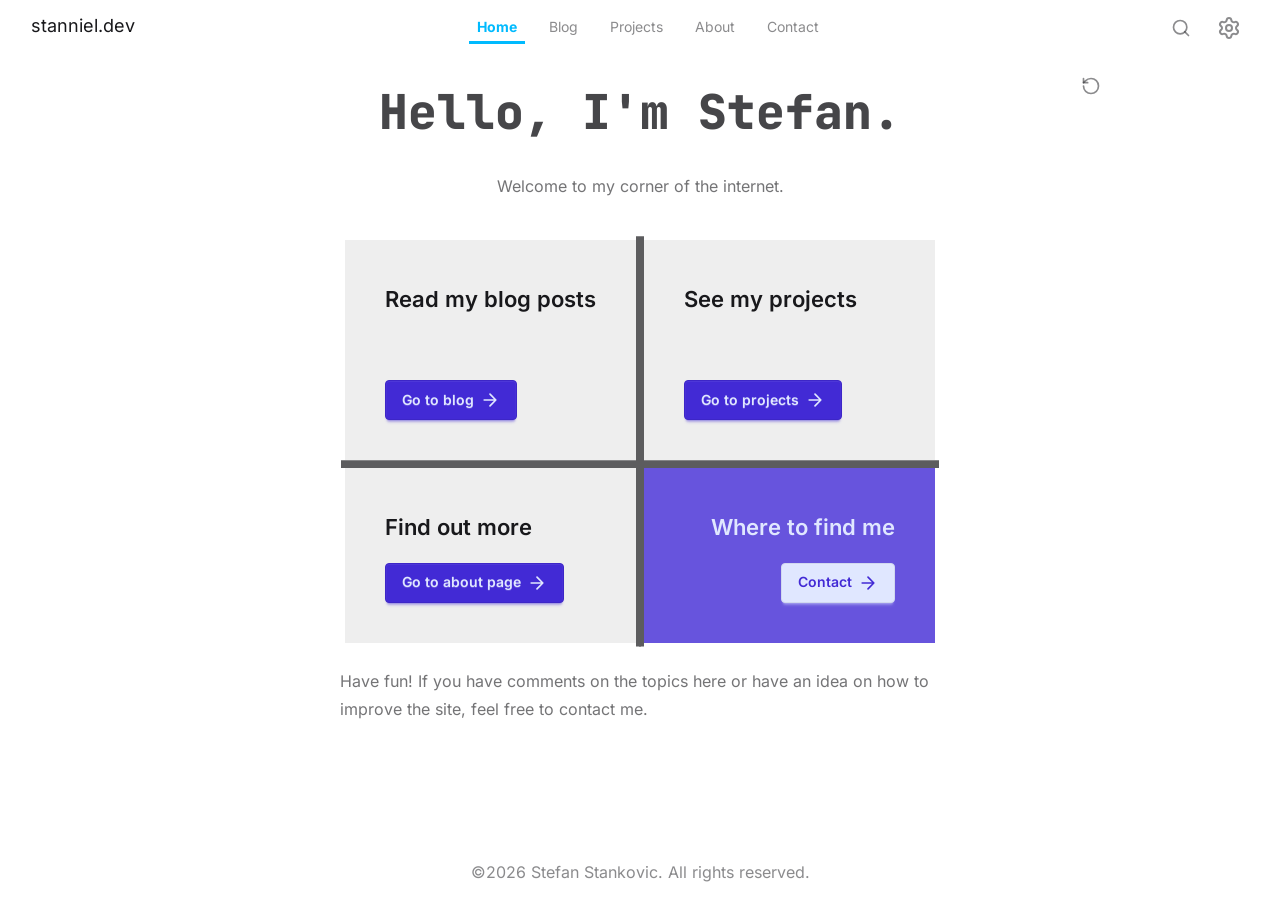
==== commit 2a212912: "v0.0.5" ====
--- a/index.html
+++ b/index.html
@@ -1,11 +1,11 @@
-<!DOCTYPE html><html lang="en" class="overflow-y-auto min-h-dvh scrollbar-gutter-both" data-pagefind-ignore="all" data-astro-transition-scope="astro-tyfwoq7n-1"> <head><!-- Global Metadata --><meta charset="utf-8"><meta name="viewport" content="width=device-width,initial-scale=1"><link rel="icon" type="image/svg+xml" href="/favicon.svg"><link rel="icon" href="/favicon.ico"><link rel="sitemap" href="/sitemap-index.xml"><link rel="alternate" type="application/rss+xml" title="stanniel.dev" href="https://stanniel.dev/rss.xml"><meta name="generator" content="Astro v6.3.7"><!-- Fonts --><script data-astro-rerun>(function(){const ADAPTIVE_FONTS = {"atkinson":{"family":"Atkinson Hyperlegible Next Variable","url":"/fonts/atkinson-hyperlegible-next-latin-wght-normal.woff2","format":"woff2-variations","descriptors":{"weight":"200 800","style":"normal","display":"swap","sizeAdjust":"105%","unicodeRange":"U+0000-00FF,U+0131,U+0152-0153,U+02BB-02BC,U+02C6,U+02DA,U+02DC,U+0304,U+0308,U+0329,U+2000-206F,U+20AC,U+2122,U+2191,U+2193,U+2212,U+2215,U+FEFF,U+FFFD"}},"inter":{"family":"Inter Variable","url":"/fonts/inter-latin-wght-normal.woff2","format":"woff2-variations","descriptors":{"weight":"100 900","style":"normal","display":"swap","sizeAdjust":"100%","unicodeRange":"U+0000-00FF,U+0131,U+0152-0153,U+02BB-02BC,U+02C6,U+02DA,U+02DC,U+0304,U+0308,U+0329,U+2000-206F,U+20AC,U+2122,U+2191,U+2193,U+2212,U+2215,U+FEFF,U+FFFD"}}};
+<!DOCTYPE html><html lang="en" class="overflow-y-auto min-h-dvh scrollbar-gutter-both" data-pagefind-ignore="all" data-astro-transition-scope="astro-tyfwoq7n-1"> <head><!-- Global Metadata --><meta charset="utf-8"><meta name="viewport" content="width=device-width,initial-scale=1"><link rel="icon" href="data:image/svg+xml,<svg xmlns='http://www.w3.org/2000/svg' viewBox='0 0 100 100'><text y='0.9em' font-size='90'>💾</text></svg>"><link rel="sitemap" href="/sitemap-index.xml"><link rel="alternate" type="application/rss+xml" title="stanniel.dev" href="https://stanniel.dev/rss.xml"><meta name="generator" content="Astro v6.4.8"><!-- Fonts --><script data-astro-rerun>(function(){const ADAPTIVE_FONTS = {"atkinson":{"family":"Atkinson Hyperlegible Next Variable","url":"/fonts/atkinson-hyperlegible-next-latin-wght-normal.woff2","format":"woff2-variations","descriptors":{"weight":"200 800","style":"normal","display":"swap","sizeAdjust":"105%","unicodeRange":"U+0000-00FF,U+0131,U+0152-0153,U+02BB-02BC,U+02C6,U+02DA,U+02DC,U+0304,U+0308,U+0329,U+2000-206F,U+20AC,U+2122,U+2191,U+2193,U+2212,U+2215,U+FEFF,U+FFFD"}},"inter":{"family":"Inter Variable","url":"/fonts/inter-latin-wght-normal.woff2","format":"woff2-variations","descriptors":{"weight":"100 900","style":"normal","display":"swap","sizeAdjust":"100%","unicodeRange":"U+0000-00FF,U+0131,U+0152-0153,U+02BB-02BC,U+02C6,U+02DA,U+02DC,U+0304,U+0308,U+0329,U+2000-206F,U+20AC,U+2122,U+2191,U+2193,U+2212,U+2215,U+FEFF,U+FFFD"}}};
 
   /**
    * @type {import("../consts").FontManifest}
    */
   const fonts = ADAPTIVE_FONTS;
 
-  (function () {
+  (() => {
     const isDyslexic = localStorage.getItem("reader") === "a11y";
     const desiredFont = isDyslexic ? fonts.atkinson : fonts.inter;
 
@@ -18,22 +18,22 @@
 
     const style = document.createElement("style");
     style.innerHTML = `
-      @font-face {
-        font-family: "${desiredFont.family}";
-        src: url("${desiredFont.url}") format("${desiredFont.format}");
-        font-weight: ${desiredFont.descriptors.weight};
-        font-style: ${desiredFont.descriptors.style};
-        font-display: ${desiredFont.descriptors.display};
-        unicode-range: ${desiredFont.descriptors.unicodeRange};
-        size-adjust: ${desiredFont.descriptors.sizeAdjust};
-      }
-    `;
+        @font-face {
+          font-family: "${desiredFont.family}";
+          src: url("${desiredFont.url}") format("${desiredFont.format}");
+          font-weight: ${desiredFont.descriptors.weight};
+          font-style: ${desiredFont.descriptors.style};
+          font-display: ${desiredFont.descriptors.display};
+          unicode-range: ${desiredFont.descriptors.unicodeRange};
+          size-adjust: ${desiredFont.descriptors.sizeAdjust};
+        }
+      `;
 
     document.head.appendChild(link);
     document.head.appendChild(style);
   })();
 })();</script><link rel="preload" href="/fonts/jetbrains-mono-latin-wght-normal.woff2" as="font" type="font/woff2" crossorigin><!-- Theme --><script data-astro-rerun>
-  (function () {
+  (() => {
     const savedTheme = localStorage.getItem("theme");
     if (savedTheme) {
       document.documentElement.setAttribute("data-theme", savedTheme);
@@ -41,10 +41,9 @@
       document.documentElement.removeAttribute("data-theme");
     }
   })();
-</script><!-- Canonical URL --><link rel="canonical" href="https://stanniel.dev/"><!-- Primary Meta Tags --><title>stanniel.dev</title><meta name="title" content="stanniel.dev"><meta name="description" content="A place to learn about the work of one developer, Stefan Stankovic"><!-- Open Graph / Facebook --><meta property="og:type" content="website"><meta property="og:url" content="https://stanniel.dev/"><meta property="og:title" content="stanniel.dev"><meta property="og:description" content="A place to learn about the work of one developer, Stefan Stankovic"><!-- Twitter --><meta property="twitter:card" content="summary"><meta property="twitter:url" content="https://stanniel.dev/"><meta property="twitter:title" content="stanniel.dev"><meta property="twitter:description" content="A place to learn about the work of one developer, Stefan Stankovic"><meta name="astro-view-transitions-enabled" content="true"><meta name="astro-view-transitions-fallback" content="animate"><script type="module" src="/_astro/ClientRouter.astro_astro_type_script_index_0_lang.CAqDO0tx.js"></script><link rel="stylesheet" href="/_astro/BaseLayout.DqdTRxbI.css">
-<style>[data-astro-cid-bthjkdla][data-wrapper]{display:inline-block;position:relative;padding:calc(var(--spacing) * 1)}h1[data-astro-cid-bthjkdla]{width:calc(var(--chars) * 1ch);margin:0}[data-astro-cid-bthjkdla][data-overlay]{position:absolute;inset:0;background:var(--color-base-100);animation:reveal var(--duration) steps(var(--chars)) forwards}[data-astro-cid-bthjkdla][data-cursor]{position:absolute;left:0;top:0;height:100%;width:calc(100% / var(--chars));background:currentColor;animation:blink 1s step-end var(--duration) 3 both}@media(prefers-reduced-motion:reduce){[data-astro-cid-bthjkdla][data-overlay]{display:none}}@keyframes reveal{to{transform:translate(100%)}}@keyframes blink{0%{opacity:1}50%,to{opacity:0}}
+</script><!-- Canonical URL --><link rel="canonical" href="https://stanniel.dev/"><!-- Primary Meta Tags --><title>stanniel.dev</title><meta name="title" content="stanniel.dev"><meta name="description" content="A place to learn about the work of one developer, Stefan Stankovic"><!-- Open Graph / Facebook --><meta property="og:type" content="website"><meta property="og:url" content="https://stanniel.dev/"><meta property="og:title" content="stanniel.dev"><meta property="og:description" content="A place to learn about the work of one developer, Stefan Stankovic"><!-- Twitter --><meta property="twitter:card" content="summary"><meta property="twitter:url" content="https://stanniel.dev/"><meta property="twitter:title" content="stanniel.dev"><meta property="twitter:description" content="A place to learn about the work of one developer, Stefan Stankovic"><meta name="astro-view-transitions-enabled" content="true"><meta name="astro-view-transitions-fallback" content="animate"><script type="module" src="/_astro/ClientRouter.astro_astro_type_script_index_0_lang.CAqDO0tx.js"></script><style>[data-astro-cid-bthjkdla][data-wrapper]{display:inline-block;position:relative;padding:calc(var(--spacing) * 1)}h1[data-astro-cid-bthjkdla]{width:calc(var(--chars) * 1ch);margin:0}[data-astro-cid-bthjkdla][data-overlay]{position:absolute;inset:0;background:var(--color-base-100);animation:reveal var(--duration) steps(var(--chars)) forwards}[data-astro-cid-bthjkdla][data-cursor]{position:absolute;left:0;top:0;height:100%;width:calc(100% / var(--chars));background:currentColor;animation:blink 1s step-end var(--duration) 3 both}@media(prefers-reduced-motion:reduce){[data-astro-cid-bthjkdla][data-overlay]{display:none}}@keyframes reveal{to{transform:translate(100%)}}@keyframes blink{0%{opacity:1}50%,to{opacity:0}}
 @property --array{syntax: "<number>"; initial-value: 0; inherits: false;}@property --offset{syntax: "<number>"; initial-value: 0; inherits: false;}@property --halfway-point{syntax: "<number>"; initial-value: 0; inherits: false;}@media(prefers-reduced-motion:no-preference){.animate-page[data-astro-cid-j7pv25f6]{--base-delay: 1;--dur-subtitle-fadein: .3;--dur-underline-horizontal: .5;--dur-underline-overlap: .2;--dur-underline-vertical: .5;--dur-border-inner: .2;--dur-border-outer: .3;--dur-card-fadein: .2;--dur-signoff-fadein: .2;.line-horizontal{--dur-draw: calc(var(--dur-underline-horizontal) * 1s);--delay-draw: calc( (var(--base-delay) + var(--dur-subtitle-fadein)) * 1s );animation:draw var(--dur-draw) var(--delay-draw) linear forwards}.line-vertical{--dur-draw: calc(var(--dur-underline-vertical) * 1s);--delay-draw: calc( ( var(--base-delay) + var(--dur-subtitle-fadein) + var(--dur-underline-horizontal) - var(--dur-underline-overlap) ) * 1s );animation:draw var(--dur-draw) var(--delay-draw) linear forwards}.draw-border{--seq: calc(.2 * (var(--i) + 1));--dur-draw: calc( (var(--dur-border-inner) + var(--dur-border-outer)) * 1s );--delay-draw: calc( ( var(--base-delay) + var(--dur-subtitle-fadein) + var(--dur-underline-horizontal) - var(--dur-underline-overlap) + var(--seq) ) * 1s );animation:draw-all var(--dur-draw) var(--delay-draw) linear forwards}@media(width>=48rem){.draw-border{--dur-inner: calc(var(--dur-border-inner) * 1s);--dur-outer: calc(var(--dur-border-outer) * 1s);--delay-inner: calc( ( var(--base-delay) + var(--dur-subtitle-fadein) + var(--dur-underline-horizontal) - var(--dur-underline-overlap) + var(--dur-underline-vertical) ) * 1s );--delay-outer: calc(var(--delay-inner) + var(--dur-inner) + .1s);animation:draw-first-two var(--dur-inner) var(--delay-inner) linear forwards,draw-all var(--dur-outer) var(--delay-outer) linear forwards}}.subtitle-fade{--dur: calc(var(--dur-subtitle-fadein) * 1s);--delay: calc(var(--base-delay) * 1s)}.card-fade{--dur: calc(var(--dur-card-fadein) * 1s);--delay: calc( ( var(--base-delay) + var(--dur-subtitle-fadein) + var(--dur-underline-horizontal) - var(--dur-underline-overlap) + var(--dur-underline-vertical) + var(--dur-border-inner) + var(--dur-border-outer) ) * 1s + .1s )}.signoff-fade{--dur: calc(var(--dur-signoff-fadein) * 1s);--delay: calc( ( var(--base-delay) + var(--dur-subtitle-fadein) + var(--dur-underline-horizontal) - var(--dur-underline-overlap) + var(--dur-underline-vertical) + var(--dur-border-inner) + var(--dur-border-outer) + var(--dur-card-fadein) ) * 1s )}.fade-in{opacity:0;animation:fade-in var(--dur) var(--delay) ease-in forwards}}@keyframes draw-first-two{to{--offset: var(--halfway-point)}}@keyframes draw-all{to{--offset: 0}}@keyframes fade-in{to{opacity:1}}@keyframes draw{50%{--offset: 0}to{--offset: calc(var(--array) * -1)}}}
-</style><script type="module" src="/_astro/page.l0sNRNKZ.js"></script><style>[data-astro-transition-scope="astro-tyfwoq7n-1"] { view-transition-name: root; }@layer astro { ::view-transition-old(root) { animation: none; opacity: 0; mix-blend-mode: normal; }::view-transition-new(root) { animation: none; mix-blend-mode: normal; }::view-transition-group(root) { animation: none } }[data-astro-transition-fallback="old"] [data-astro-transition-scope="astro-tyfwoq7n-1"],
+</style><link rel="stylesheet" href="/_astro/BaseLayout.BlACQEeP.css"><script type="module" src="/_astro/page.l0sNRNKZ.js"></script><style>[data-astro-transition-scope="astro-tyfwoq7n-1"] { view-transition-name: root; }@layer astro { ::view-transition-old(root) { animation: none; opacity: 0; mix-blend-mode: normal; }::view-transition-new(root) { animation: none; mix-blend-mode: normal; }::view-transition-group(root) { animation: none } }[data-astro-transition-fallback="old"] [data-astro-transition-scope="astro-tyfwoq7n-1"],
 			[data-astro-transition-fallback="old"][data-astro-transition-scope="astro-tyfwoq7n-1"] { animation: none; mix-blend-mode: normal; }[data-astro-transition-fallback="new"] [data-astro-transition-scope="astro-tyfwoq7n-1"],
 			[data-astro-transition-fallback="new"][data-astro-transition-scope="astro-tyfwoq7n-1"] { animation: none; mix-blend-mode: normal; }</style><style>[data-astro-transition-scope="astro-st455qfg-2"] { view-transition-name: main; }@layer astro { [data-astro-transition=top]::view-transition-old(main) { 
 	animation-duration: 300ms;
@@ -262,26 +261,26 @@
 	animation-duration: 180ms;
 	animation-timing-function: cubic-bezier(0.76, 0, 0.24, 1);
 	animation-fill-mode: both;
-	animation-name: astroFadeIn; }</style></head> <body class="min-h-dvh [--header-height:--spacing(13)] [--footer-height:--spacing(12)]"> <header id="main-header" class="h-(--header-height) sticky z-10 top-0 sm:px-4 sm:py-2 flex items-center justify-between gap-4 bg-base-100 group"> <a class="hidden sm:block focus-visible:outline-2 focus-visible:outline-current" href="/"> <h2 class="text-lg">stanniel.dev</h2> </a> <nav class="grid grid-cols-5 grid-rows-[repeat(2,minmax(0,auto))] md:flex gap-1 md:gap-4"> <a href="/" aria-current="page" class="relative hover:text-base-content py-1 md:p-2 focus-visible:outline-2 outline-current outline-offset-4 grid grid-rows-subgrid grid-cols-1 row-span-2 text-center text-xs leading-2.75 sm:text-sm text-info font-extrabold sm:font-bold pointer-events-none cursor-default"> <svg width="1em" height="1em" class="size-5 md:hidden self-center-safe justify-self-center-safe" data-icon="lucide:house">   <symbol id="ai:lucide:house" viewBox="0 0 24 24"><g fill="none" stroke="currentColor" stroke-linecap="round" stroke-linejoin="round" stroke-width="2"><path d="M15 21v-8a1 1 0 0 0-1-1h-4a1 1 0 0 0-1 1v8"/><path d="M3 10a2 2 0 0 1 .709-1.528l7-6a2 2 0 0 1 2.582 0l7 6A2 2 0 0 1 21 10v9a2 2 0 0 1-2 2H5a2 2 0 0 1-2-2z"/></g></symbol><use href="#ai:lucide:house"></use>  </svg> <span>Home</span> <span class="absolute md:w-full md:h-0.75 -bottom-1 left-0 bg-current" data-astro-transition-scope="astro-sqkhhdtl-3"></span> <div data-key="gh" slot="after-link" class="absolute top-full min-w-full w-max pt-1 z-20 text-base-content pointer-events-none hidden group-data-[keybinds-filter='']:block group-data-[keybinds-filter^='g']:block"> <kbd class="kbd">g</kbd><kbd class="kbd">h</kbd> </div> </a><a href="/blog/" class="relative hover:text-base-content py-1 md:p-2 focus-visible:outline-2 outline-current outline-offset-4 grid grid-rows-subgrid grid-cols-1 row-span-2 text-center text-xs leading-2.75 sm:text-sm text-base-content/50"> <svg width="1em" height="1em" class="size-5 md:hidden self-center-safe justify-self-center-safe" data-icon="lucide:newspaper">   <symbol id="ai:lucide:newspaper" viewBox="0 0 24 24"><g fill="none" stroke="currentColor" stroke-linecap="round" stroke-linejoin="round" stroke-width="2"><path d="M15 18h-5m8-4h-8m-6 8h16a2 2 0 0 0 2-2V4a2 2 0 0 0-2-2H8a2 2 0 0 0-2 2v16a2 2 0 0 1-4 0v-9a2 2 0 0 1 2-2h2"/><rect width="8" height="4" x="10" y="6" rx="1"/></g></symbol><use href="#ai:lucide:newspaper"></use>  </svg> <span>Blog</span>  <div data-key="gb" slot="after-link" class="absolute top-full min-w-full w-max pt-1 z-20 text-base-content pointer-events-none hidden group-data-[keybinds-filter='']:block group-data-[keybinds-filter^='g']:block"> <kbd class="kbd">g</kbd><kbd class="kbd">b</kbd> </div> </a><a href="/projects/" class="relative hover:text-base-content py-1 md:p-2 focus-visible:outline-2 outline-current outline-offset-4 grid grid-rows-subgrid grid-cols-1 row-span-2 text-center text-xs leading-2.75 sm:text-sm text-base-content/50"> <svg width="1em" height="1em" class="size-5 md:hidden self-center-safe justify-self-center-safe" data-icon="lucide:book-text">   <symbol id="ai:lucide:book-text" viewBox="0 0 24 24"><path fill="none" stroke="currentColor" stroke-linecap="round" stroke-linejoin="round" stroke-width="2" d="M4 19.5v-15A2.5 2.5 0 0 1 6.5 2H19a1 1 0 0 1 1 1v18a1 1 0 0 1-1 1H6.5a1 1 0 0 1 0-5H20M8 11h8M8 7h6"/></symbol><use href="#ai:lucide:book-text"></use>  </svg> <span>Projects</span>  <div data-key="gp" slot="after-link" class="absolute top-full min-w-full w-max pt-1 z-20 text-base-content pointer-events-none hidden group-data-[keybinds-filter='']:block group-data-[keybinds-filter^='g']:block"> <kbd class="kbd">g</kbd><kbd class="kbd">p</kbd> </div> </a><a href="/about/" class="relative hover:text-base-content py-1 md:p-2 focus-visible:outline-2 outline-current outline-offset-4 grid grid-rows-subgrid grid-cols-1 row-span-2 text-center text-xs leading-2.75 sm:text-sm text-base-content/50"> <svg width="1em" height="1em" class="size-5 md:hidden self-center-safe justify-self-center-safe" data-icon="lucide:info">   <symbol id="ai:lucide:info" viewBox="0 0 24 24"><g fill="none" stroke="currentColor" stroke-linecap="round" stroke-linejoin="round" stroke-width="2"><circle cx="12" cy="12" r="10"/><path d="M12 16v-4m0-4h.01"/></g></symbol><use href="#ai:lucide:info"></use>  </svg> <span>About</span>  <div data-key="ga" slot="after-link" class="absolute top-full min-w-full w-max pt-1 z-20 text-base-content pointer-events-none hidden group-data-[keybinds-filter='']:block group-data-[keybinds-filter^='g']:block"> <kbd class="kbd">g</kbd><kbd class="kbd">a</kbd> </div> </a><a href="/contact/" class="relative hover:text-base-content py-1 md:p-2 focus-visible:outline-2 outline-current outline-offset-4 grid grid-rows-subgrid grid-cols-1 row-span-2 text-center text-xs leading-2.75 sm:text-sm text-base-content/50"> <svg width="1em" height="1em" class="size-5 md:hidden self-center-safe justify-self-center-safe" data-icon="lucide:messages-square">   <symbol id="ai:lucide:messages-square" viewBox="0 0 24 24"><path fill="none" stroke="currentColor" stroke-linecap="round" stroke-linejoin="round" stroke-width="2" d="M16 10a2 2 0 0 1-2 2H6.828a2 2 0 0 0-1.414.586l-2.202 2.202A.71.71 0 0 1 2 14.286V4a2 2 0 0 1 2-2h10a2 2 0 0 1 2 2zm4-1a2 2 0 0 1 2 2v10.286a.71.71 0 0 1-1.212.502l-2.202-2.202A2 2 0 0 0 17.172 19H10a2 2 0 0 1-2-2v-1"/></symbol><use href="#ai:lucide:messages-square"></use>  </svg> <span>Contact</span>  <div data-key="gc" slot="after-link" class="absolute top-full min-w-full w-max pt-1 z-20 text-base-content pointer-events-none hidden group-data-[keybinds-filter='']:block group-data-[keybinds-filter^='g']:block"> <kbd class="kbd">g</kbd><kbd class="kbd">c</kbd> </div> </a> </nav> <div class="flex gap-2 justify-end h-full"> <div class="flex gap-4 h-full"> <button class="relative btn btn-ghost btn-circle text-base-content/50 hover:text-base-content focus-visible:outline-2 focus-visible:outline-current" id="search-dialog-trigger"> <svg width="1em" height="1em" class="size-5" data-icon="lucide:search">   <symbol id="ai:lucide:search" viewBox="0 0 24 24"><g fill="none" stroke="currentColor" stroke-linecap="round" stroke-linejoin="round" stroke-width="2"><path d="m21 21l-4.34-4.34"/><circle cx="11" cy="11" r="8"/></g></symbol><use href="#ai:lucide:search"></use>  </svg> <div data-key="/" class="absolute top-full w-full z-20 text-base-content pointer-events-none hidden group-data-[keybinds-filter='']:block"> <kbd class="kbd">/</kbd> </div> </button> <dialog closedby="any" id="search-dialog" class="m-4 mx-auto w-[min(100dvw,--spacing(128))] backdrop:bg-gray-950/40 shadow-2xl border border-base-300 bg-base-100 rounded-2xl"> <div data-search class="group/search"> <div class="p-4 max-h-dvh sm:max-h-[50dvh] astro-vkceynjc" data-astro-cid-vkceynjc> <label data-search-bar class="input w-full focus-within:outline-offset-0 outline-current" data-astro-cid-vkceynjc> <svg width="1em" height="1em" viewBox="0 0 24 24" class="size-5" data-astro-cid-vkceynjc="true" data-icon="lucide:search">   <use href="#ai:lucide:search"></use>  </svg> <input type="search" name="search" data-search-input class="grow" placeholder="Search" autocomplete="off" autocorrect="off" autocapitalize="off" spellcheck="false" data-search-input data-astro-cid-vkceynjc> </label> </div> <template data-search-result-template> <li> <a href="#" class="block p-4 hover:bg-base-content/7 focus-visible:bg-base-content/7 focus-visible:outline-2 focus-visible:-outline-offset-4"> <span class="block text-sm font-semibold" data-search-result-title></span> <span data-search-result-excerpt></span> </a> </li> </template> <ul data-search-results class="peer text-xs text-base-content/70 max-h-full overflow-auto scrollbar-gutter-both"></ul> <div class="p-4 flex gap-3 group pointer-coarse:hidden"> <div class="flex gap-1"> <kbd class="kbd kbd-xs">Esc</kbd> <span class="text-base-content/50 text-xs">  <span class="relative"> <span class="visible opacity-100 group-has-[input:focus:not(:placeholder-shown)]/search:invisible group-has-[input:focus:not(:placeholder-shown)]/search:opacity-0">close</span> <span class="absolute inset-0 invisible opacity-0 group-has-[input:focus:not(:placeholder-shown)]/search:visible group-has-[input:focus:not(:placeholder-shown)]/search:opacity-100">clear</span> </span>  </span> </div> <div class="flex gap-1 invisible opacity-0 transition-[visibility,opacity] group-peer-focus-within:visible group-peer-focus-within:opacity-100 group-peer-has-[li_a]:visible group-peer-has-[li_a]:opacity-100"> <kbd class="kbd kbd-xs">↑↓</kbd> <span class="text-base-content/50 text-xs"> navigate </span> </div> <div class="flex gap-1 invisible opacity-0 transition-[visibility,opacity] group-peer-focus-within:visible group-peer-focus-within:opacity-100"> <kbd class="kbd kbd-xs">↵</kbd> <span class="text-base-content/50 text-xs"> select </span> </div> <div class="flex gap-1 invisible opacity-0 transition-[visibility,opacity] group-peer-focus-within:visible group-peer-focus-within:opacity-100"> <kbd class="kbd kbd-xs">/</kbd> <span class="text-base-content/50 text-xs"> search </span> </div> </div> </div> <script type="module" src="/_astro/Search.astro_astro_type_script_index_0_lang.CvEfyZKB.js"></script> </dialog> </div> <div class="flex gap-4 [anchor-name:--settings-anchor]"> <button id="reader-settings-dialog-trigger" class="relative btn btn-ghost btn-circle text-base-content/50 hover:text-base-content focus-visible:outline-2 focus-visible:outline-current"> <svg width="1em" height="1em" class="size-6" data-icon="lucide:a-large-small">   <symbol id="ai:lucide:a-large-small" viewBox="0 0 24 24"><path fill="none" stroke="currentColor" stroke-linecap="round" stroke-linejoin="round" stroke-width="2" d="m15 16l2.536-7.328a1.02 1.02 1 0 1 1.928 0L22 16m-6.303-2h5.606M2 16l4.039-9.69a.5.5 0 0 1 .923 0L11 16m-7.696-3h6.392"/></symbol><use href="#ai:lucide:a-large-small"></use>  </svg> <div data-key="o" class="absolute top-full w-full z-20 text-base-content pointer-events-none hidden group-data-[keybinds-filter='']:block"> <kbd class="kbd">o</kbd> </div> </button> <dialog id="reader-settings-dialog" class="m-0 inset-auto [position-anchor:--settings-anchor] top-[anchor(bottom)] right-[anchor(right)] p-6 shadow-2xl border border-base-300 bg-base-100 rounded-2xl w-72"> <h3 class="text-xs font-bold uppercase tracking-widest opacity-50 mb-4">
+	animation-name: astroFadeIn; }</style></head> <body class="min-h-dvh [--header-height:--spacing(13)] [--footer-height:--spacing(12)]"> <header id="main-header" class="h-(--header-height) sticky z-10 top-0 sm:px-4 sm:py-2 flex items-center justify-between gap-4 bg-base-100 group"> <a class="hidden sm:block focus-visible:outline-2 focus-visible:outline-current" href="/"> <h2 class="text-lg">stanniel.dev</h2> </a> <nav class="grid grid-cols-5 grid-rows-[repeat(2,minmax(0,auto))] md:flex gap-1 md:gap-4"> <a href="/" aria-current="page" class="relative hover:text-base-content py-1 md:p-2 focus-visible:outline-2 outline-current outline-offset-4 grid grid-rows-subgrid grid-cols-1 row-span-2 text-center text-xs leading-2.75 sm:text-sm text-info font-extrabold sm:font-bold pointer-events-none cursor-default"> <svg width="1em" height="1em" class="size-5 md:hidden self-center-safe justify-self-center-safe" data-icon="lucide:house">   <symbol id="ai:lucide:house" viewBox="0 0 24 24"><g fill="none" stroke="currentColor" stroke-linecap="round" stroke-linejoin="round" stroke-width="2"><path d="M15 21v-8a1 1 0 0 0-1-1h-4a1 1 0 0 0-1 1v8"/><path d="M3 10a2 2 0 0 1 .709-1.528l7-6a2 2 0 0 1 2.582 0l7 6A2 2 0 0 1 21 10v9a2 2 0 0 1-2 2H5a2 2 0 0 1-2-2z"/></g></symbol><use href="#ai:lucide:house"></use>  </svg> <span>Home</span> <span class="absolute md:w-full md:h-0.75 -bottom-1 left-0 bg-current" data-astro-transition-scope="astro-sqkhhdtl-3"></span> <div data-key="gh" slot="after-link" class="absolute top-full min-w-full w-max pt-1 z-20 text-base-content pointer-events-none hidden group-data-[keybinds-filter='']:block group-data-[keybinds-filter^='g']:block"> <kbd class="kbd">g</kbd><kbd class="kbd">h</kbd> </div> </a><a href="/blog/" class="relative hover:text-base-content py-1 md:p-2 focus-visible:outline-2 outline-current outline-offset-4 grid grid-rows-subgrid grid-cols-1 row-span-2 text-center text-xs leading-2.75 sm:text-sm text-base-content/50"> <svg width="1em" height="1em" class="size-5 md:hidden self-center-safe justify-self-center-safe" data-icon="lucide:newspaper">   <symbol id="ai:lucide:newspaper" viewBox="0 0 24 24"><g fill="none" stroke="currentColor" stroke-linecap="round" stroke-linejoin="round" stroke-width="2"><path d="M15 18h-5m8-4h-8m-6 8h16a2 2 0 0 0 2-2V4a2 2 0 0 0-2-2H8a2 2 0 0 0-2 2v16a2 2 0 0 1-4 0v-9a2 2 0 0 1 2-2h2"/><rect width="8" height="4" x="10" y="6" rx="1"/></g></symbol><use href="#ai:lucide:newspaper"></use>  </svg> <span>Blog</span>  <div data-key="gb" slot="after-link" class="absolute top-full min-w-full w-max pt-1 z-20 text-base-content pointer-events-none hidden group-data-[keybinds-filter='']:block group-data-[keybinds-filter^='g']:block"> <kbd class="kbd">g</kbd><kbd class="kbd">b</kbd> </div> </a><a href="/projects/" class="relative hover:text-base-content py-1 md:p-2 focus-visible:outline-2 outline-current outline-offset-4 grid grid-rows-subgrid grid-cols-1 row-span-2 text-center text-xs leading-2.75 sm:text-sm text-base-content/50"> <svg width="1em" height="1em" class="size-5 md:hidden self-center-safe justify-self-center-safe" data-icon="lucide:book-text">   <symbol id="ai:lucide:book-text" viewBox="0 0 24 24"><path fill="none" stroke="currentColor" stroke-linecap="round" stroke-linejoin="round" stroke-width="2" d="M4 19.5v-15A2.5 2.5 0 0 1 6.5 2H19a1 1 0 0 1 1 1v18a1 1 0 0 1-1 1H6.5a1 1 0 0 1 0-5H20M8 11h8M8 7h6"/></symbol><use href="#ai:lucide:book-text"></use>  </svg> <span>Projects</span>  <div data-key="gp" slot="after-link" class="absolute top-full min-w-full w-max pt-1 z-20 text-base-content pointer-events-none hidden group-data-[keybinds-filter='']:block group-data-[keybinds-filter^='g']:block"> <kbd class="kbd">g</kbd><kbd class="kbd">p</kbd> </div> </a><a href="/about/" class="relative hover:text-base-content py-1 md:p-2 focus-visible:outline-2 outline-current outline-offset-4 grid grid-rows-subgrid grid-cols-1 row-span-2 text-center text-xs leading-2.75 sm:text-sm text-base-content/50"> <svg width="1em" height="1em" class="size-5 md:hidden self-center-safe justify-self-center-safe" data-icon="lucide:info">   <symbol id="ai:lucide:info" viewBox="0 0 24 24"><g fill="none" stroke="currentColor" stroke-linecap="round" stroke-linejoin="round" stroke-width="2"><circle cx="12" cy="12" r="10"/><path d="M12 16v-4m0-4h.01"/></g></symbol><use href="#ai:lucide:info"></use>  </svg> <span>About</span>  <div data-key="ga" slot="after-link" class="absolute top-full min-w-full w-max pt-1 z-20 text-base-content pointer-events-none hidden group-data-[keybinds-filter='']:block group-data-[keybinds-filter^='g']:block"> <kbd class="kbd">g</kbd><kbd class="kbd">a</kbd> </div> </a><a href="/contact/" class="relative hover:text-base-content py-1 md:p-2 focus-visible:outline-2 outline-current outline-offset-4 grid grid-rows-subgrid grid-cols-1 row-span-2 text-center text-xs leading-2.75 sm:text-sm text-base-content/50"> <svg width="1em" height="1em" class="size-5 md:hidden self-center-safe justify-self-center-safe" data-icon="lucide:messages-square">   <symbol id="ai:lucide:messages-square" viewBox="0 0 24 24"><path fill="none" stroke="currentColor" stroke-linecap="round" stroke-linejoin="round" stroke-width="2" d="M16 10a2 2 0 0 1-2 2H6.828a2 2 0 0 0-1.414.586l-2.202 2.202A.71.71 0 0 1 2 14.286V4a2 2 0 0 1 2-2h10a2 2 0 0 1 2 2zm4-1a2 2 0 0 1 2 2v10.286a.71.71 0 0 1-1.212.502l-2.202-2.202A2 2 0 0 0 17.172 19H10a2 2 0 0 1-2-2v-1"/></symbol><use href="#ai:lucide:messages-square"></use>  </svg> <span>Contact</span>  <div data-key="gc" slot="after-link" class="absolute top-full min-w-full w-max pt-1 z-20 text-base-content pointer-events-none hidden group-data-[keybinds-filter='']:block group-data-[keybinds-filter^='g']:block"> <kbd class="kbd">g</kbd><kbd class="kbd">c</kbd> </div> </a> </nav> <div class="flex gap-2 justify-end h-full"> <div class="flex gap-4 h-full"> <button type="button" class="relative btn btn-ghost btn-circle text-base-content/50 hover:text-base-content focus-visible:outline-2 focus-visible:outline-current" id="search-dialog-trigger"> <svg width="1em" height="1em" class="size-5" data-icon="lucide:search">   <symbol id="ai:lucide:search" viewBox="0 0 24 24"><g fill="none" stroke="currentColor" stroke-linecap="round" stroke-linejoin="round" stroke-width="2"><path d="m21 21l-4.34-4.34"/><circle cx="11" cy="11" r="8"/></g></symbol><use href="#ai:lucide:search"></use>  </svg> <div data-key="/" class="absolute top-full w-full z-20 text-base-content pointer-events-none hidden group-data-[keybinds-filter='']:block"> <kbd class="kbd">/</kbd> </div> </button> <dialog closedby="any" id="search-dialog" class="m-4 mx-auto w-[min(100dvw,--spacing(128))] backdrop:bg-gray-950/40 shadow-2xl border border-base-300 bg-base-100 rounded-2xl"> <div data-search class="group/search"> <div class="p-4 max-h-dvh sm:max-h-[50dvh] astro-vkceynjc" data-astro-cid-vkceynjc> <!-- biome-ignore lint/a11y/noLabelWithoutControl: input is wrapped inside --> <label data-search-bar class="input w-full focus-within:outline-offset-0 outline-current" data-astro-cid-vkceynjc> <svg width="1em" height="1em" viewBox="0 0 24 24" class="size-5" data-astro-cid-vkceynjc="true" data-icon="lucide:search">   <use href="#ai:lucide:search"></use>  </svg> <input type="search" name="search" data-search-input class="grow" placeholder="Search" autocomplete="off" autocorrect="off" autocapitalize="off" spellcheck="false" data-search-input data-astro-cid-vkceynjc> </label> </div> <template data-search-result-template> <li> <a href="#top" class="block p-4 hover:bg-base-content/7 focus-visible:bg-base-content/7 focus-visible:outline-2 focus-visible:-outline-offset-4"> <span class="block text-sm font-semibold" data-search-result-title>Search result</span> <span data-search-result-excerpt></span> </a> </li> </template> <ul data-search-results class="peer text-xs text-base-content/70 max-h-full overflow-auto scrollbar-gutter-both"></ul> <div class="p-4 flex gap-3 group pointer-coarse:hidden"> <div class="flex gap-1"> <kbd class="kbd kbd-xs">Esc</kbd> <span class="text-base-content/50 text-xs">  <span class="relative"> <span class="visible opacity-100 group-has-[input:focus:not(:placeholder-shown)]/search:invisible group-has-[input:focus:not(:placeholder-shown)]/search:opacity-0">close</span> <span class="absolute inset-0 invisible opacity-0 group-has-[input:focus:not(:placeholder-shown)]/search:visible group-has-[input:focus:not(:placeholder-shown)]/search:opacity-100">clear</span> </span>  </span> </div> <div class="flex gap-1 invisible opacity-0 transition-[visibility,opacity] group-peer-focus-within:visible group-peer-focus-within:opacity-100 group-peer-has-[li_a]:visible group-peer-has-[li_a]:opacity-100"> <kbd class="kbd kbd-xs">↑↓</kbd> <span class="text-base-content/50 text-xs"> navigate </span> </div> <div class="flex gap-1 invisible opacity-0 transition-[visibility,opacity] group-peer-focus-within:visible group-peer-focus-within:opacity-100"> <kbd class="kbd kbd-xs">↵</kbd> <span class="text-base-content/50 text-xs"> select </span> </div> <div class="flex gap-1 invisible opacity-0 transition-[visibility,opacity] group-peer-focus-within:visible group-peer-focus-within:opacity-100"> <kbd class="kbd kbd-xs">/</kbd> <span class="text-base-content/50 text-xs"> search </span> </div> </div> </div> <script type="module" src="/_astro/Search.astro_astro_type_script_index_0_lang.CEaCKBGV.js"></script> </dialog> </div> <div class="flex gap-4 [anchor-name:--settings-anchor]"> <button type="button" id="reader-settings-dialog-trigger" class="relative btn btn-ghost btn-circle text-base-content/50 hover:text-base-content focus-visible:outline-2 focus-visible:outline-current"> <svg width="1em" height="1em" class="size-6" data-icon="lucide:settings">   <symbol id="ai:lucide:settings" viewBox="0 0 24 24"><g fill="none" stroke="currentColor" stroke-linecap="round" stroke-linejoin="round" stroke-width="2"><path d="M9.671 4.136a2.34 2.34 0 0 1 4.659 0a2.34 2.34 0 0 0 3.319 1.915a2.34 2.34 0 0 1 2.33 4.033a2.34 2.34 0 0 0 0 3.831a2.34 2.34 0 0 1-2.33 4.033a2.34 2.34 0 0 0-3.319 1.915a2.34 2.34 0 0 1-4.659 0a2.34 2.34 0 0 0-3.32-1.915a2.34 2.34 0 0 1-2.33-4.033a2.34 2.34 0 0 0 0-3.831A2.34 2.34 0 0 1 6.35 6.051a2.34 2.34 0 0 0 3.319-1.915"/><circle cx="12" cy="12" r="3"/></g></symbol><use href="#ai:lucide:settings"></use>  </svg> <div data-key="o" class="absolute top-full w-full z-20 text-base-content pointer-events-none hidden group-data-[keybinds-filter='']:block"> <kbd class="kbd">o</kbd> </div> </button> <dialog id="reader-settings-dialog" class="m-0 inset-auto [position-anchor:--settings-anchor] top-[anchor(bottom)] right-[anchor(right)] p-6 shadow-2xl border border-base-300 bg-base-100 rounded-2xl w-72"> <h3 class="text-xs font-bold uppercase tracking-widest opacity-50 mb-4">
 Appearance
 </h3> <div class="flex flex-col gap-2"> <p class="label">Color Palette</p> <select name="theme" class="select select-md select-accent" data-choose-theme> <option value="system">System Default</option> <option value="light">Default Light</option> <option value="dark">Default Dark</option> <option value="cupcake">Soft (Cupcake)</option> <option value="nord">Nordic Blue</option> <option value="retro">Retro Serif</option> </select> </div> <div class="divider"></div> <div class="flex flex-col gap-2"> <label class="label cursor-pointer flex gap-8"> <span class="label-text font-medium text-base">Accessibility Mode</span> <input type="checkbox" id="reader-toggle" class="toggle toggle-accent"> </label> <p class="text-xs opacity-60 mt-1 leading-tight">
 Switches to Atkinson Hyperlegible and increases spacing.
-</p> </div> </dialog> <script type="module">const d={atkinson:{family:"Atkinson Hyperlegible Next Variable",url:"/fonts/atkinson-hyperlegible-next-latin-wght-normal.woff2",format:"woff2-variations",descriptors:{weight:"200 800",style:"normal",display:"swap",sizeAdjust:"105%",unicodeRange:"U+0000-00FF,U+0131,U+0152-0153,U+02BB-02BC,U+02C6,U+02DA,U+02DC,U+0304,U+0308,U+0329,U+2000-206F,U+20AC,U+2122,U+2191,U+2193,U+2212,U+2215,U+FEFF,U+FFFD"}},inter:{family:"Inter Variable",url:"/fonts/inter-latin-wght-normal.woff2",format:"woff2-variations",descriptors:{weight:"100 900",style:"normal",display:"swap",sizeAdjust:"100%",unicodeRange:"U+0000-00FF,U+0131,U+0152-0153,U+02BB-02BC,U+02C6,U+02DA,U+02DC,U+0304,U+0308,U+0329,U+2000-206F,U+20AC,U+2122,U+2191,U+2193,U+2212,U+2215,U+FEFF,U+FFFD"}}},s=t=>{const e=d[t];if(Array.from(document.fonts).some(a=>a.family===e.family&&a.status==="loaded"))return;new FontFace(e.family,`url("${e.url}") format("${e.format}")`,e.descriptors).load().then(a=>document.fonts.add(a))},l=()=>{const t=document.documentElement,e=document.querySelector("[data-choose-theme]"),o=document.querySelector("#reader-toggle"),n=localStorage.getItem("theme"),a=localStorage.getItem("reader")||"default";e&&(e.value=n||"system",e.addEventListener("change",function(){const r=this.value;r!=="system"?(t.setAttribute("data-theme",r),localStorage.setItem("theme",r)):(t.removeAttribute("data-theme"),localStorage.removeItem("theme"))})),o&&(o.checked=a==="a11y",o.addEventListener("change",function(){this.checked?(s("atkinson"),t.setAttribute("data-reader","a11y"),localStorage.setItem("reader","a11y")):(s("inter"),t.removeAttribute("data-reader"),localStorage.removeItem("reader"))}))};document.addEventListener("astro:page-load",()=>{l()});</script> </div> </div>    </header> <script type="module" src="/_astro/Header.astro_astro_type_script_index_0_lang.BBYdCYQ8.js"></script> <main class="min-h-[calc(100dvh-var(--header-height,0)-var(--footer-height,0))]" data-astro-cid-j7pv25f6="true" data-astro-transition-scope="astro-st455qfg-2">  <div class="animate-page relative prose prose-custom max-w-5xl flex flex-col items-center py-8 px-6 mx-auto" data-astro-cid-j7pv25f6> <button class="group btn btn-ghost btn-circle text-base-content/50 hover:text-base-content absolute top-0 sm:top-1/50 right-2/50 z-10 hidden" data-animation-controller data-astro-cid-j7pv25f6="true"> <svg viewBox="0 0 40 40" class="absolute inset-0" fill="none" stroke="currentColor"> <circle data-progress class="origin-center -rotate-90" cx="20" cy="20" r="15" stroke-width="2" stroke-dasharray="94.2 188.4" stroke-dashoffset="94.2" stroke-linecap="round"></circle> </svg> <svg width="1em" height="1em" class="size-4 not-group-data-playing:hidden" data-icon="lucide:skip-forward">   <symbol id="ai:lucide:skip-forward" viewBox="0 0 24 24"><path fill="none" stroke="currentColor" stroke-linecap="round" stroke-linejoin="round" stroke-width="2" d="M21 4v16M6.029 4.285A2 2 0 0 0 3 6v12a2 2 0 0 0 3.029 1.715l9.997-5.998a2 2 0 0 0 .003-3.432z"/></symbol><use href="#ai:lucide:skip-forward"></use>  </svg> <svg width="1em" height="1em" class="size-5 group-data-playing:hidden" data-icon="lucide:rotate-ccw">   <symbol id="ai:lucide:rotate-ccw" viewBox="0 0 24 24"><g fill="none" stroke="currentColor" stroke-linecap="round" stroke-linejoin="round" stroke-width="2"><path d="M3 12a9 9 0 1 0 9-9a9.75 9.75 0 0 0-6.74 2.74L3 8"/><path d="M3 3v5h5"/></g></symbol><use href="#ai:lucide:rotate-ccw"></use>  </svg> </button> <script type="module">const u=window.matchMedia("(prefers-reduced-motion: no-preference)");document.addEventListener("astro:page-load",()=>{const o=new AbortController;let t=new AbortController;u.matches&&g(t.signal).then(()=>{}),u.addEventListener("change",r=>{r.matches?g(t.signal).then(()=>{}):(t.abort(),t=new AbortController)},{signal:o.signal}),document.addEventListener("astro:before-swap",()=>{t.abort(),o.abort()},{once:!0})});async function g(o){const t=document.querySelector(".animate-page");if(!t)return;document.activeViewTransition&&await document.activeViewTransition.finished;const r=t.getAnimations({subtree:!0});if(!r.length)return;const i=t.querySelector("[data-animation-controller]");if(!i)return;i.classList.remove("hidden"),i.toggleAttribute("data-playing",!0);let s;const d=i.querySelector("[data-progress]");if(d){let a=0,e=0;for(const n of r){const f=n.effect?.getComputedTiming();if(!f)continue;let l=f.endTime??0,c=n.startTime??0;typeof l=="object"&&(l=l.to("ms").value),typeof c=="object"&&(c=c.to("ms").value),l>e&&(e=l,a=c)}s=d.animate([{strokeDashoffset:0}],{duration:e}),s.startTime=a}m(i,r).then(()=>{}),i.addEventListener("click",function(){const a=this.hasAttribute("data-playing"),e=this.parentElement?.getAnimations({subtree:!0})??[];a?(e.forEach(n=>n.finish()),s?.finish()):(e.forEach(n=>{n.cancel(),n.play()}),s?.cancel(),s?.play(),m(this,e).then(()=>{})),this.toggleAttribute("data-playing")},{signal:o}),o.addEventListener("abort",()=>i.classList.add("hidden"),{once:!0});async function m(a,e){await Promise.allSettled(e.map(n=>n.finished)),a.toggleAttribute("data-playing",!1)}}</script> <div data-wrapper style="--chars:18;--duration:1s" class="mb-4 sm:mb-8 text-2xl sm:text-5xl not-prose font-extrabold astro-bthjkdla" data-astro-cid-j7pv25f6="true" data-astro-cid-bthjkdla> <h1 class="font-mono whitespace-nowrap" data-astro-cid-bthjkdla> Hello, I&#39;m Stefan. </h1> <div data-overlay data-astro-cid-bthjkdla> <div data-cursor data-astro-cid-bthjkdla></div> </div> </div> <div class="relative flex flex-col items-center pt-16" data-astro-cid-j7pv25f6> <div class="flex flex-col items-center w-min absolute bottom-0 md:bottom-[calc(1/3*100%+3.5rem)] top-0 pointer-events-none" data-astro-cid-j7pv25f6> <p class="text-base-content/60 m-0! fade-in subtitle-fade whitespace-nowrap" data-astro-cid-j7pv25f6>
+</p> </div> </dialog> <script type="module">const d={atkinson:{family:"Atkinson Hyperlegible Next Variable",url:"/fonts/atkinson-hyperlegible-next-latin-wght-normal.woff2",format:"woff2-variations",descriptors:{weight:"200 800",style:"normal",display:"swap",sizeAdjust:"105%",unicodeRange:"U+0000-00FF,U+0131,U+0152-0153,U+02BB-02BC,U+02C6,U+02DA,U+02DC,U+0304,U+0308,U+0329,U+2000-206F,U+20AC,U+2122,U+2191,U+2193,U+2212,U+2215,U+FEFF,U+FFFD"}},inter:{family:"Inter Variable",url:"/fonts/inter-latin-wght-normal.woff2",format:"woff2-variations",descriptors:{weight:"100 900",style:"normal",display:"swap",sizeAdjust:"100%",unicodeRange:"U+0000-00FF,U+0131,U+0152-0153,U+02BB-02BC,U+02C6,U+02DA,U+02DC,U+0304,U+0308,U+0329,U+2000-206F,U+20AC,U+2122,U+2191,U+2193,U+2212,U+2215,U+FEFF,U+FFFD"}}},s=t=>{const e=d[t];if(Array.from(document.fonts).some(a=>a.family===e.family&&a.status==="loaded"))return;new FontFace(e.family,`url("${e.url}") format("${e.format}")`,e.descriptors).load().then(a=>document.fonts.add(a))},l=()=>{const t=document.documentElement,e=document.querySelector("[data-choose-theme]"),o=document.querySelector("#reader-toggle"),n=localStorage.getItem("theme"),a=localStorage.getItem("reader")||"default";e&&(e.value=n||"system",e.addEventListener("change",function(){const r=this.value;r!=="system"?(t.setAttribute("data-theme",r),localStorage.setItem("theme",r)):(t.removeAttribute("data-theme"),localStorage.removeItem("theme"))})),o&&(o.checked=a==="a11y",o.addEventListener("change",function(){this.checked?(s("atkinson"),t.setAttribute("data-reader","a11y"),localStorage.setItem("reader","a11y")):(s("inter"),t.removeAttribute("data-reader"),localStorage.removeItem("reader"))}))};document.addEventListener("astro:page-load",()=>{l()});</script> </div> </div>    </header> <script type="module" src="/_astro/Header.astro_astro_type_script_index_0_lang.C6O4INp2.js"></script> <main class="min-h-[calc(100dvh-var(--header-height,0)-var(--footer-height,0))]" data-astro-cid-j7pv25f6="true" data-astro-transition-scope="astro-st455qfg-2">  <div class="animate-page relative prose prose-custom max-w-5xl flex flex-col items-center py-8 px-6 mx-auto" data-astro-cid-j7pv25f6> <button type="button" class="group btn btn-ghost btn-circle text-base-content/50 hover:text-base-content absolute top-0 sm:top-1/50 right-2/50 z-10 hidden" data-animation-controller data-astro-cid-j7pv25f6="true"> <svg viewBox="0 0 40 40" class="absolute inset-0" fill="none" stroke="currentColor"> <title>Animation progress indicator</title> <circle data-progress class="origin-center -rotate-90" cx="20" cy="20" r="15" stroke-width="2" stroke-dasharray="94.2 188.4" stroke-dashoffset="94.2" stroke-linecap="round"></circle> </svg> <svg width="1em" height="1em" class="size-4 not-group-data-playing:hidden" data-icon="lucide:skip-forward">   <symbol id="ai:lucide:skip-forward" viewBox="0 0 24 24"><path fill="none" stroke="currentColor" stroke-linecap="round" stroke-linejoin="round" stroke-width="2" d="M21 4v16M6.029 4.285A2 2 0 0 0 3 6v12a2 2 0 0 0 3.029 1.715l9.997-5.998a2 2 0 0 0 .003-3.432z"/></symbol><use href="#ai:lucide:skip-forward"></use>  </svg> <svg width="1em" height="1em" class="size-5 group-data-playing:hidden" data-icon="lucide:rotate-ccw">   <symbol id="ai:lucide:rotate-ccw" viewBox="0 0 24 24"><g fill="none" stroke="currentColor" stroke-linecap="round" stroke-linejoin="round" stroke-width="2"><path d="M3 12a9 9 0 1 0 9-9a9.75 9.75 0 0 0-6.74 2.74L3 8"/><path d="M3 3v5h5"/></g></symbol><use href="#ai:lucide:rotate-ccw"></use>  </svg> </button> <script type="module">const u=window.matchMedia("(prefers-reduced-motion: no-preference)");document.addEventListener("astro:page-load",()=>{const o=new AbortController;let t=new AbortController;u.matches&&g(t.signal).then(()=>{}),u.addEventListener("change",r=>{r.matches?g(t.signal).then(()=>{}):(t.abort(),t=new AbortController)},{signal:o.signal}),document.addEventListener("astro:before-swap",()=>{t.abort(),o.abort()},{once:!0})});async function g(o){const t=document.querySelector(".animate-page");if(!t)return;document.activeViewTransition&&await document.activeViewTransition.finished;const r=t.getAnimations({subtree:!0});if(!r.length)return;const i=t.querySelector("[data-animation-controller]");if(!i)return;i.classList.remove("hidden"),i.toggleAttribute("data-playing",!0);let s;const d=i.querySelector("[data-progress]");if(d){let a=0,e=0;for(const n of r){const f=n.effect?.getComputedTiming();if(!f)continue;let l=f.endTime??0,c=n.startTime??0;typeof l=="object"&&(l=l.to("ms").value),typeof c=="object"&&(c=c.to("ms").value),l>e&&(e=l,a=c)}s=d.animate([{strokeDashoffset:0}],{duration:e}),s.startTime=a}m(i,r).then(()=>{}),i.addEventListener("click",function(){const a=this.hasAttribute("data-playing"),e=this.parentElement?.getAnimations({subtree:!0})??[];a?(e.forEach(n=>{n.finish()}),s?.finish()):(e.forEach(n=>{n.cancel(),n.play()}),s?.cancel(),s?.play(),m(this,e).then(()=>{})),this.toggleAttribute("data-playing")},{signal:o}),o.addEventListener("abort",()=>i.classList.add("hidden"),{once:!0});async function m(a,e){await Promise.allSettled(e.map(n=>n.finished)),a.toggleAttribute("data-playing",!1)}}</script> <div data-wrapper style="--chars:18;--duration:1s" class="mb-4 sm:mb-8 text-2xl sm:text-5xl not-prose font-extrabold astro-bthjkdla" data-astro-cid-j7pv25f6="true" data-astro-cid-bthjkdla> <h1 class="font-mono whitespace-nowrap" data-astro-cid-bthjkdla> Hello, I&#39;m Stefan. </h1> <div data-overlay data-astro-cid-bthjkdla> <div data-cursor data-astro-cid-bthjkdla></div> </div> </div> <div class="relative flex flex-col items-center pt-16" data-astro-cid-j7pv25f6> <div class="flex flex-col items-center w-min absolute bottom-0 md:bottom-[calc(1/3*100%+3.5rem)] top-0 pointer-events-none" data-astro-cid-j7pv25f6> <p class="text-base-content/60 m-0! fade-in subtitle-fade whitespace-nowrap" data-astro-cid-j7pv25f6>
 Welcome to my corner of the internet.
-</p> <div class="w-full h-full overflow-clip" data-astro-cid-j7pv25f6="true"> <svg data-subtitle-underline viewBox="0 0 100 100" preserveAspectRatio="none" class="h-full w-full" stroke-width="2" stroke="none" fill="none"> <path class="line-horizontal" d="M 0 0 L 50 0" vector-effect="non-scaling-stroke"></path> <path class="line-horizontal" d="M 100 0 L 50 0" vector-effect="non-scaling-stroke"></path> <path class="line-vertical" d="M 50 0 L 50 100" vector-effect="non-scaling-stroke"></path> </svg> </div> <script type="module" src="/_astro/SubtitleUnderline.astro_astro_type_script_index_0_lang.BQILYzvx.js"></script> </div> <div class="not-prose grid grid-cols-1 text-base-content gap-4 sm:gap-0 md:grid-cols-2 md:grid-rows-[5fr_4fr]" data-astro-cid-j7pv25f6> <script type="module" src="/_astro/SvgCardBorder.astro_astro_type_script_index_0_lang.BeR2tg6N.js"></script><a href="/blog" data-astro-cid-j7pv25f6="true" class="card card-xl [--radius-box:0] focus-visible:outline-2 focus-visible:outline-current focus-visible:outline-offset-4 focus-visible:z-10 focus:[--tw-outline-style:initial] relative not-md:bg-base-100 stroke-current group motion-safe:hover:-translate-y-0.5 motion-safe:focus-visible:-translate-y-0.5 motion-safe:transition-transform">  <div class="pointer-events-none absolute inset-0 [--i:0]" data-astro-cid-j7pv25f6="true"> <svg data-card-border viewBox="0 0 100 100" preserveAspectRatio="none" class="h-full w-full opacity-70 motion-safe:opacity-0" stroke-width="8" fill="none"> <path data-vertical-to-horizontal class="draw-border md:[d:path('M_100_100_L_100_0_L_0_0')]" d="M 50 0 L 0 0 L 0 100 L 50 100" vector-effect="non-scaling-stroke"></path> <path data-horizontal-to-vertical class="draw-border md:[d:path('M_100_100_L_0_100_L_0_0')]" d="M 50 0 L 100 0 L 100 100 L 50 100" vector-effect="non-scaling-stroke"></path> </svg> </div>  <div class="card-body before:content-[''] before:absolute before:inset-0 before:bg-current before:opacity-0 before:transition-opacity before:pointer-events-none group-hover:before:opacity-[0.1] group-focus-visible:before:opacity-[0.1] fade-in card-fade bg-base-300 m-1" data-astro-cid-j7pv25f6="true"> <h2 class="card-title">Read my blog posts</h2> <p class="text-base-content"></p> <div class="card-actions">  <div class="btn btn-primary group-hover:btn-active group-focus-visible:btn-active" data-astro-cid-j7pv25f6>
+</p> <div class="w-full h-full overflow-clip" data-astro-cid-j7pv25f6="true"> <svg data-subtitle-underline viewBox="0 0 100 100" preserveAspectRatio="none" class="h-full w-full" stroke-width="2" stroke="none" fill="none" aria-hidden="true"> <path class="line-horizontal" d="M 0 0 L 50 0" vector-effect="non-scaling-stroke"></path> <path class="line-horizontal" d="M 100 0 L 50 0" vector-effect="non-scaling-stroke"></path> <path class="line-vertical" d="M 50 0 L 50 100" vector-effect="non-scaling-stroke"></path> </svg> </div> <script type="module" src="/_astro/SubtitleUnderline.astro_astro_type_script_index_0_lang.BQILYzvx.js"></script> </div> <div class="not-prose grid grid-cols-1 text-base-content gap-4 sm:gap-0 md:grid-cols-2 md:grid-rows-[5fr_4fr]" data-astro-cid-j7pv25f6> <script type="module" src="/_astro/SvgCardBorder.astro_astro_type_script_index_0_lang.BeR2tg6N.js"></script><a href="/blog/" data-astro-cid-j7pv25f6="true" class="card card-xl [--radius-box:0] focus-visible:outline-2 focus-visible:outline-current focus-visible:outline-offset-4 focus-visible:z-10 focus:[--tw-outline-style:initial] relative not-md:bg-base-100 stroke-current group motion-safe:hover:-translate-y-0.5 motion-safe:focus-visible:-translate-y-0.5 motion-safe:transition-transform">  <div class="pointer-events-none absolute inset-0 [--i:0]" data-astro-cid-j7pv25f6="true"> <svg data-card-border viewBox="0 0 100 100" preserveAspectRatio="none" class="h-full w-full opacity-70 motion-safe:opacity-0" stroke-width="8" fill="none" aria-hidden="true"> <path data-vertical-to-horizontal class="draw-border md:[d:path('M_100_100_L_100_0_L_0_0')]" d="M 50 0 L 0 0 L 0 100 L 50 100" vector-effect="non-scaling-stroke"></path> <path data-horizontal-to-vertical class="draw-border md:[d:path('M_100_100_L_0_100_L_0_0')]" d="M 50 0 L 100 0 L 100 100 L 50 100" vector-effect="non-scaling-stroke"></path> </svg> </div>  <div class="card-body before:content-[''] before:absolute before:inset-0 before:bg-current before:opacity-0 before:transition-opacity before:pointer-events-none group-hover:before:opacity-[0.1] group-focus-visible:before:opacity-[0.1] fade-in card-fade bg-base-300 m-1" data-astro-cid-j7pv25f6="true"> <h2 class="card-title">Read my blog posts</h2> <p class="text-base-content"></p> <div class="card-actions">  <div class="btn btn-primary group-hover:btn-active group-focus-visible:btn-active" data-astro-cid-j7pv25f6>
 Go to blog
-<svg width="1em" height="1em" class="size-5" data-astro-cid-j7pv25f6="true" data-icon="lucide:arrow-right">   <symbol id="ai:lucide:arrow-right" viewBox="0 0 24 24"><path fill="none" stroke="currentColor" stroke-linecap="round" stroke-linejoin="round" stroke-width="2" d="M5 12h14m-7-7l7 7l-7 7"/></symbol><use href="#ai:lucide:arrow-right"></use>  </svg> </div>  </div> </div>  </a> <a href="/projects" data-astro-cid-j7pv25f6="true" class="card card-xl [--radius-box:0] focus-visible:outline-2 focus-visible:outline-current focus-visible:outline-offset-4 focus-visible:z-10 focus:[--tw-outline-style:initial] relative not-md:bg-base-100 stroke-current group motion-safe:hover:-translate-y-0.5 motion-safe:focus-visible:-translate-y-0.5 motion-safe:transition-transform">  <div class="pointer-events-none absolute inset-0 [--i:1]" data-astro-cid-j7pv25f6="true"> <svg data-card-border viewBox="0 0 100 100" preserveAspectRatio="none" class="h-full w-full opacity-70 motion-safe:opacity-0" stroke-width="8" fill="none"> <path data-vertical-to-horizontal class="draw-border md:[d:path('M_0_100_L_0_0_L_100_0')]" d="M 50 0 L 0 0 L 0 100 L 50 100" vector-effect="non-scaling-stroke"></path> <path data-horizontal-to-vertical class="draw-border md:[d:path('M_0_100_L_100_100_L_100_0')]" d="M 50 0 L 100 0 L 100 100 L 50 100" vector-effect="non-scaling-stroke"></path> </svg> </div>  <div class="card-body before:content-[''] before:absolute before:inset-0 before:bg-current before:opacity-0 before:transition-opacity before:pointer-events-none group-hover:before:opacity-[0.1] group-focus-visible:before:opacity-[0.1] fade-in card-fade bg-base-300 m-1" data-astro-cid-j7pv25f6="true"> <h2 class="card-title">See my projects</h2> <p class="text-base-content"></p> <div class="card-actions">  <div class="btn btn-primary group-hover:btn-active group-focus-visible:btn-active" data-astro-cid-j7pv25f6>
+<svg width="1em" height="1em" class="size-5" data-astro-cid-j7pv25f6="true" data-icon="lucide:arrow-right">   <symbol id="ai:lucide:arrow-right" viewBox="0 0 24 24"><path fill="none" stroke="currentColor" stroke-linecap="round" stroke-linejoin="round" stroke-width="2" d="M5 12h14m-7-7l7 7l-7 7"/></symbol><use href="#ai:lucide:arrow-right"></use>  </svg> </div>  </div> </div>  </a> <a href="/projects/" data-astro-cid-j7pv25f6="true" class="card card-xl [--radius-box:0] focus-visible:outline-2 focus-visible:outline-current focus-visible:outline-offset-4 focus-visible:z-10 focus:[--tw-outline-style:initial] relative not-md:bg-base-100 stroke-current group motion-safe:hover:-translate-y-0.5 motion-safe:focus-visible:-translate-y-0.5 motion-safe:transition-transform">  <div class="pointer-events-none absolute inset-0 [--i:1]" data-astro-cid-j7pv25f6="true"> <svg data-card-border viewBox="0 0 100 100" preserveAspectRatio="none" class="h-full w-full opacity-70 motion-safe:opacity-0" stroke-width="8" fill="none" aria-hidden="true"> <path data-vertical-to-horizontal class="draw-border md:[d:path('M_0_100_L_0_0_L_100_0')]" d="M 50 0 L 0 0 L 0 100 L 50 100" vector-effect="non-scaling-stroke"></path> <path data-horizontal-to-vertical class="draw-border md:[d:path('M_0_100_L_100_100_L_100_0')]" d="M 50 0 L 100 0 L 100 100 L 50 100" vector-effect="non-scaling-stroke"></path> </svg> </div>  <div class="card-body before:content-[''] before:absolute before:inset-0 before:bg-current before:opacity-0 before:transition-opacity before:pointer-events-none group-hover:before:opacity-[0.1] group-focus-visible:before:opacity-[0.1] fade-in card-fade bg-base-300 m-1" data-astro-cid-j7pv25f6="true"> <h2 class="card-title">See my projects</h2> <p class="text-base-content"></p> <div class="card-actions">  <div class="btn btn-primary group-hover:btn-active group-focus-visible:btn-active" data-astro-cid-j7pv25f6>
 Go to projects
-<svg width="1em" height="1em" viewBox="0 0 24 24" class="size-5" data-astro-cid-j7pv25f6="true" data-icon="lucide:arrow-right">   <use href="#ai:lucide:arrow-right"></use>  </svg> </div>  </div> </div>  </a> <a href="/about" data-astro-cid-j7pv25f6="true" class="card card-xl [--radius-box:0] focus-visible:outline-2 focus-visible:outline-current focus-visible:outline-offset-4 focus-visible:z-10 focus:[--tw-outline-style:initial] relative not-md:bg-base-100 stroke-current group motion-safe:hover:-translate-y-0.5 motion-safe:focus-visible:-translate-y-0.5 motion-safe:transition-transform">  <div class="pointer-events-none absolute inset-0 [--i:2]" data-astro-cid-j7pv25f6="true"> <svg data-card-border viewBox="0 0 100 100" preserveAspectRatio="none" class="h-full w-full opacity-70 motion-safe:opacity-0" stroke-width="8" fill="none"> <path data-vertical-to-horizontal class="draw-border md:[d:path('M_100_0_L_100_100_L_0_100')]" d="M 50 0 L 0 0 L 0 100 L 50 100" vector-effect="non-scaling-stroke"></path> <path data-horizontal-to-vertical class="draw-border md:[d:path('M_100_0_L_0_0_L_0_100')]" d="M 50 0 L 100 0 L 100 100 L 50 100" vector-effect="non-scaling-stroke"></path> </svg> </div>  <div class="card-body before:content-[''] before:absolute before:inset-0 before:bg-current before:opacity-0 before:transition-opacity before:pointer-events-none group-hover:before:opacity-[0.1] group-focus-visible:before:opacity-[0.1] fade-in card-fade bg-base-300 m-1" data-astro-cid-j7pv25f6="true"> <h2 class="card-title">Find out more</h2> <p class="text-base-content"></p> <div class="card-actions">  <div class="btn btn-primary group-hover:btn-active group-focus-visible:btn-active" data-astro-cid-j7pv25f6>
+<svg width="1em" height="1em" viewBox="0 0 24 24" class="size-5" data-astro-cid-j7pv25f6="true" data-icon="lucide:arrow-right">   <use href="#ai:lucide:arrow-right"></use>  </svg> </div>  </div> </div>  </a> <a href="/about/" data-astro-cid-j7pv25f6="true" class="card card-xl [--radius-box:0] focus-visible:outline-2 focus-visible:outline-current focus-visible:outline-offset-4 focus-visible:z-10 focus:[--tw-outline-style:initial] relative not-md:bg-base-100 stroke-current group motion-safe:hover:-translate-y-0.5 motion-safe:focus-visible:-translate-y-0.5 motion-safe:transition-transform">  <div class="pointer-events-none absolute inset-0 [--i:2]" data-astro-cid-j7pv25f6="true"> <svg data-card-border viewBox="0 0 100 100" preserveAspectRatio="none" class="h-full w-full opacity-70 motion-safe:opacity-0" stroke-width="8" fill="none" aria-hidden="true"> <path data-vertical-to-horizontal class="draw-border md:[d:path('M_100_0_L_100_100_L_0_100')]" d="M 50 0 L 0 0 L 0 100 L 50 100" vector-effect="non-scaling-stroke"></path> <path data-horizontal-to-vertical class="draw-border md:[d:path('M_100_0_L_0_0_L_0_100')]" d="M 50 0 L 100 0 L 100 100 L 50 100" vector-effect="non-scaling-stroke"></path> </svg> </div>  <div class="card-body before:content-[''] before:absolute before:inset-0 before:bg-current before:opacity-0 before:transition-opacity before:pointer-events-none group-hover:before:opacity-[0.1] group-focus-visible:before:opacity-[0.1] fade-in card-fade bg-base-300 m-1" data-astro-cid-j7pv25f6="true"> <h2 class="card-title">Find out more</h2> <p class="text-base-content"></p> <div class="card-actions">  <div class="btn btn-primary group-hover:btn-active group-focus-visible:btn-active" data-astro-cid-j7pv25f6>
 Go to about page
-<svg width="1em" height="1em" viewBox="0 0 24 24" class="size-5" data-astro-cid-j7pv25f6="true" data-icon="lucide:arrow-right">   <use href="#ai:lucide:arrow-right"></use>  </svg> </div>  </div> </div>  </a> <a href="/contact" data-astro-cid-j7pv25f6="true" class="card card-xl [--radius-box:0] focus-visible:outline-2 focus-visible:outline-current focus-visible:outline-offset-4 focus-visible:z-10 focus:[--tw-outline-style:initial] relative not-md:bg-base-100 stroke-current group motion-safe:hover:-translate-y-0.5 motion-safe:focus-visible:-translate-y-0.5 motion-safe:transition-transform">  <div class="pointer-events-none absolute inset-0 [--i:3]" data-astro-cid-j7pv25f6="true"> <svg data-card-border viewBox="0 0 100 100" preserveAspectRatio="none" class="h-full w-full opacity-70 motion-safe:opacity-0" stroke-width="8" fill="none"> <path data-vertical-to-horizontal class="draw-border md:[d:path('M_0_0_L_0_100_L_100_100')]" d="M 50 0 L 0 0 L 0 100 L 50 100" vector-effect="non-scaling-stroke"></path> <path data-horizontal-to-vertical class="draw-border md:[d:path('M_0_0_L_100_0_L_100_100')]" d="M 50 0 L 100 0 L 100 100 L 50 100" vector-effect="non-scaling-stroke"></path> </svg> </div>  <div class="card-body before:content-[''] before:absolute before:inset-0 before:bg-current before:opacity-0 before:transition-opacity before:pointer-events-none group-hover:before:opacity-[0.1] group-focus-visible:before:opacity-[0.1] items-end m-1 bg-primary/80 text-primary-content fade-in card-fade" data-astro-cid-j7pv25f6="true"> <h2 class="card-title">Where to find me</h2> <p class="text-base-content"></p> <div class="card-actions">  <div class="btn group-hover:btn-active group-focus-visible:btn-active [--btn-color:var(--color-primary-content)] [--btn-fg:var(--color-primary)]" data-astro-cid-j7pv25f6>
+<svg width="1em" height="1em" viewBox="0 0 24 24" class="size-5" data-astro-cid-j7pv25f6="true" data-icon="lucide:arrow-right">   <use href="#ai:lucide:arrow-right"></use>  </svg> </div>  </div> </div>  </a> <a href="/contact/" data-astro-cid-j7pv25f6="true" class="card card-xl [--radius-box:0] focus-visible:outline-2 focus-visible:outline-current focus-visible:outline-offset-4 focus-visible:z-10 focus:[--tw-outline-style:initial] relative not-md:bg-base-100 stroke-current group motion-safe:hover:-translate-y-0.5 motion-safe:focus-visible:-translate-y-0.5 motion-safe:transition-transform">  <div class="pointer-events-none absolute inset-0 [--i:3]" data-astro-cid-j7pv25f6="true"> <svg data-card-border viewBox="0 0 100 100" preserveAspectRatio="none" class="h-full w-full opacity-70 motion-safe:opacity-0" stroke-width="8" fill="none" aria-hidden="true"> <path data-vertical-to-horizontal class="draw-border md:[d:path('M_0_0_L_0_100_L_100_100')]" d="M 50 0 L 0 0 L 0 100 L 50 100" vector-effect="non-scaling-stroke"></path> <path data-horizontal-to-vertical class="draw-border md:[d:path('M_0_0_L_100_0_L_100_100')]" d="M 50 0 L 100 0 L 100 100 L 50 100" vector-effect="non-scaling-stroke"></path> </svg> </div>  <div class="card-body before:content-[''] before:absolute before:inset-0 before:bg-current before:opacity-0 before:transition-opacity before:pointer-events-none group-hover:before:opacity-[0.1] group-focus-visible:before:opacity-[0.1] items-end m-1 bg-primary/80 text-primary-content fade-in card-fade" data-astro-cid-j7pv25f6="true"> <h2 class="card-title">Where to find me</h2> <p class="text-base-content"></p> <div class="card-actions">  <div class="btn group-hover:btn-active group-focus-visible:btn-active [--btn-color:var(--color-primary-content)] [--btn-fg:var(--color-primary)]" data-astro-cid-j7pv25f6>
 Contact
 <svg width="1em" height="1em" viewBox="0 0 24 24" class="size-5" data-astro-cid-j7pv25f6="true" data-icon="lucide:arrow-right">   <use href="#ai:lucide:arrow-right"></use>  </svg> </div>  </div> </div>  </a> </div> </div> <p class="text-base-content/60 max-w-[60ch] fade-in signoff-fade [--delay:6.5]" data-astro-cid-j7pv25f6>
 Have fun! If you have comments on the topics here or have an idea on how
       to improve the site, feel free to contact me.
 </p> </div>  </main> <footer class="text-xs sm:text-sm md:text-base p-2 w-full flex justify-center text-base-content/50 h-(--footer-height)"> <div>
-&copy;<span id="copy-year">2026</span> Stefan Stankovic. All
-    rights reserved.
+&copy;<span id="copy-year">2026</span>
+Stefan Stankovic. All rights reserved.
 </div> </footer> <script type="module">document.addEventListener("astro:page-load",()=>{const e=new Date().getFullYear().toString(),t=document.getElementById("copy-year");t&&t.textContent!==e&&(t.textContent=e)});</script> <script type="module">document.addEventListener("astro:before-preparation",t=>{const e=g(),o=i(t.from.pathname,e)??{x:-99,y:0},n=i(t.to.pathname,e)??{x:99,y:0},r=Math.sign(n.x-o.x),l=Math.sign(n.y-o.y);let a="",s="";switch(r){case-1:a="left";break;case 1:a="right";break}switch(l){case-1:s="bottom";break;case 1:s="top";break}const c=[s,a].filter(Boolean).join("-");c&&(t.direction=c)});function g(){const t=new Map;document.querySelectorAll("header nav a").forEach((o,n)=>{const{pathname:r}=new URL(o.href);t.set(r,{x:n,y:0})});const e=t.get("/blog/")?.x??0;return t.set("/blog/*",{x:e,y:-1}),t}function i(t,e){const o=e.get(t);return o||(t.startsWith("/blog/")&&t!=="/blog/"?e.get("/blog/*")??null:null)}</script> <style is:global>
   ::view-transition-old(main),
   ::view-transition-new(main) {
--- a/_astro/BaseLayout.BlACQEeP.css
+++ b/_astro/BaseLayout.BlACQEeP.css
@@ -0,0 +1 @@
+.astro-route-announcer{position:absolute;left:0;top:0;clip:rect(0 0 0 0);clip-path:inset(50%);overflow:hidden;white-space:nowrap;width:1px;height:1px}@layer properties{@supports (((-webkit-hyphens:none)) and (not (margin-trim:inline))) or ((-moz-orient:inline) and (not (color:rgb(from red r g b)))){*,:before,:after,::backdrop{--tw-rotate-x:initial;--tw-rotate-y:initial;--tw-rotate-z:initial;--tw-skew-x:initial;--tw-skew-y:initial;--tw-divide-y-reverse:0;--tw-border-style:solid;--tw-leading:initial;--tw-font-weight:initial;--tw-tracking:initial;--tw-outline-style:solid;--tw-shadow:0 0 #0000;--tw-shadow-color:initial;--tw-shadow-alpha:100%;--tw-inset-shadow:0 0 #0000;--tw-inset-shadow-color:initial;--tw-inset-shadow-alpha:100%;--tw-ring-color:initial;--tw-ring-shadow:0 0 #0000;--tw-inset-ring-color:initial;--tw-inset-ring-shadow:0 0 #0000;--tw-ring-inset:initial;--tw-ring-offset-width:0px;--tw-ring-offset-color:#fff;--tw-ring-offset-shadow:0 0 #0000;--tw-blur:initial;--tw-brightness:initial;--tw-contrast:initial;--tw-grayscale:initial;--tw-hue-rotate:initial;--tw-invert:initial;--tw-opacity:initial;--tw-saturate:initial;--tw-sepia:initial;--tw-drop-shadow:initial;--tw-drop-shadow-color:initial;--tw-drop-shadow-alpha:100%;--tw-drop-shadow-size:initial;--tw-ease:initial;--tw-content:"";--tw-translate-x:0;--tw-translate-y:0;--tw-translate-z:0}}}@layer theme{:root,:host{--font-sans:"Inter Variable", ui-sans-serif, system-ui, -apple-system, BlinkMacSystemFont, "Segoe UI", Roboto, "Helvetica Neue", Arial, sans-serif;--font-mono:"JetBrains Mono Variable", ui-monospace, SFMono-Regular, Menlo, Monaco, Consolas, monospace;--color-gray-950:oklch(13% .028 261.692);--color-black:#000;--spacing:.25rem;--container-3xs:16rem;--container-xs:20rem;--container-sm:24rem;--container-2xl:42rem;--container-5xl:64rem;--text-xs:.75rem;--text-xs--line-height:calc(1 / .75);--text-sm:.875rem;--text-sm--line-height:calc(1.25 / .875);--text-base:1rem;--text-base--line-height: 1.5 ;--text-lg:1.125rem;--text-lg--line-height:calc(1.75 / 1.125);--text-xl:1.25rem;--text-xl--line-height:calc(1.75 / 1.25);--text-2xl:1.5rem;--text-2xl--line-height:calc(2 / 1.5);--text-4xl:2.25rem;--text-4xl--line-height:calc(2.5 / 2.25);--text-5xl:3rem;--text-5xl--line-height:1;--font-weight-medium:500;--font-weight-semibold:600;--font-weight-bold:700;--font-weight-extrabold:800;--tracking-widest:.1em;--leading-tight:1.25;--leading-snug:1.375;--radius-lg:.5rem;--radius-2xl:1rem;--ease-in:cubic-bezier(.4, 0, 1, 1);--default-transition-duration:.15s;--default-transition-timing-function:cubic-bezier(.4, 0, .2, 1);--default-font-family:var(--font-sans);--default-mono-font-family:var(--font-mono);--font-a11y:"Atkinson Hyperlegible Next Variable", var(--font-sans);--animate-progress-grow:progress-grow}}@layer base{*,:after,:before,::backdrop{box-sizing:border-box;border:0 solid;margin:0;padding:0}::file-selector-button{box-sizing:border-box;border:0 solid;margin:0;padding:0}html,:host{-webkit-text-size-adjust:100%;tab-size:4;line-height:1.5;font-family:var(--default-font-family,ui-sans-serif, system-ui, sans-serif, "Apple Color Emoji", "Segoe UI Emoji", "Segoe UI Symbol", "Noto Color Emoji");font-feature-settings:var(--default-font-feature-settings,normal);font-variation-settings:var(--default-font-variation-settings,normal);-webkit-tap-highlight-color:transparent}hr{height:0;color:inherit;border-top-width:1px}abbr:where([title]){-webkit-text-decoration:underline dotted;text-decoration:underline dotted}h1,h2,h3,h4,h5,h6{font-size:inherit;font-weight:inherit}a{color:inherit;-webkit-text-decoration:inherit;text-decoration:inherit}b,strong{font-weight:bolder}code,kbd,samp,pre{font-family:var(--default-mono-font-family,ui-monospace, SFMono-Regular, Menlo, Monaco, Consolas, "Liberation Mono", "Courier New", monospace);font-feature-settings:var(--default-mono-font-feature-settings,normal);font-variation-settings:var(--default-mono-font-variation-settings,normal);font-size:1em}small{font-size:80%}sub,sup{vertical-align:baseline;font-size:75%;line-height:0;position:relative}sub{bottom:-.25em}sup{top:-.5em}table{text-indent:0;border-color:inherit;border-collapse:collapse}:-moz-focusring{outline:auto}progress{vertical-align:baseline}summary{display:list-item}ol,ul,menu{list-style:none}img,svg,video,canvas,audio,iframe,embed,object{vertical-align:middle;display:block}img,video{max-width:100%;height:auto}button,input,select,optgroup,textarea{font:inherit;font-feature-settings:inherit;font-variation-settings:inherit;letter-spacing:inherit;color:inherit;opacity:1;background-color:#0000;border-radius:0}::file-selector-button{font:inherit;font-feature-settings:inherit;font-variation-settings:inherit;letter-spacing:inherit;color:inherit;opacity:1;background-color:#0000;border-radius:0}:where(select:is([multiple],[size])) optgroup{font-weight:bolder}:where(select:is([multiple],[size])) optgroup option{padding-inline-start:20px}::file-selector-button{margin-inline-end:4px}::placeholder{opacity:1}@supports (not ((-webkit-appearance:-apple-pay-button))) or (contain-intrinsic-size:1px){::placeholder{color:currentColor}@supports (color:color-mix(in lab,red,red)){::placeholder{color:color-mix(in oklab,currentcolor 50%,transparent)}}}textarea{resize:vertical}::-webkit-search-decoration{-webkit-appearance:none}::-webkit-date-and-time-value{min-height:1lh;text-align:inherit}::-webkit-datetime-edit{display:inline-flex}::-webkit-datetime-edit-fields-wrapper{padding:0}::-webkit-datetime-edit{padding-block:0}::-webkit-datetime-edit-year-field{padding-block:0}::-webkit-datetime-edit-month-field{padding-block:0}::-webkit-datetime-edit-day-field{padding-block:0}::-webkit-datetime-edit-hour-field{padding-block:0}::-webkit-datetime-edit-minute-field{padding-block:0}::-webkit-datetime-edit-second-field{padding-block:0}::-webkit-datetime-edit-millisecond-field{padding-block:0}::-webkit-datetime-edit-meridiem-field{padding-block:0}::-webkit-calendar-picker-indicator{line-height:1}:-moz-ui-invalid{box-shadow:none}button,input:where([type=button],[type=reset],[type=submit]){appearance:button}::file-selector-button{appearance:button}::-webkit-inner-spin-button{height:auto}::-webkit-outer-spin-button{height:auto}[hidden]:where(:not([hidden=until-found])){display:none!important}@font-face{font-family:JetBrains Mono Variable;font-style:normal;font-display:swap;font-weight:100 800;src:url(/fonts/jetbrains-mono-latin-wght-normal.woff2)format("woff2-variations");unicode-range:U+??,U+131,U+152-153,U+2BB-2BC,U+2C6,U+2DA,U+2DC,U+304,U+308,U+329,U+2000-206F,U+20AC,U+2122,U+2191,U+2193,U+2212,U+2215,U+FEFF,U+FFFD}:focus-visible{outline:none}html{scroll-behavior:smooth;font-family:var(--font-sans)}html[data-reader=a11y]{font-family:var(--font-a11y);letter-spacing:.03ch;word-spacing:.1ch;line-height:1.9!important}html[data-reader=a11y] .prose{--tw-prose-body:currentColor;max-width:70ch}html[data-reader=a11y] ::selection{color:#000;background-color:#ff0}body{background-color:var(--color-base-100);color:var(--color-base-content);-webkit-font-smoothing:antialiased;-moz-osx-font-smoothing:grayscale;overflow:clip}:where(:root),:root:has(input.theme-controller[value=light]:checked),[data-theme=light]{color-scheme:light;--color-base-100:oklch(100% 0 0);--color-base-200:oklch(98% 0 0);--color-base-300:oklch(95% 0 0);--color-base-content:oklch(21% .006 285.885);--color-primary:oklch(45% .24 277.023);--color-primary-content:oklch(93% .034 272.788);--color-secondary:oklch(65% .241 354.308);--color-secondary-content:oklch(94% .028 342.258);--color-accent:oklch(77% .152 181.912);--color-accent-content:oklch(38% .063 188.416);--color-neutral:oklch(14% .005 285.823);--color-neutral-content:oklch(92% .004 286.32);--color-info:oklch(74% .16 232.661);--color-info-content:oklch(29% .066 243.157);--color-success:oklch(76% .177 163.223);--color-success-content:oklch(37% .077 168.94);--color-warning:oklch(82% .189 84.429);--color-warning-content:oklch(41% .112 45.904);--color-error:oklch(71% .194 13.428);--color-error-content:oklch(27% .105 12.094);--radius-selector:.5rem;--radius-field:.25rem;--radius-box:.5rem;--size-selector:.25rem;--size-field:.25rem;--border:1px;--depth:1;--noise:0}@media(prefers-color-scheme:dark){:root:not([data-theme]){color-scheme:dark;--color-base-100:oklch(25.33% .016 252.42);--color-base-200:oklch(23.26% .014 253.1);--color-base-300:oklch(21.15% .012 254.09);--color-base-content:oklch(97.807% .029 256.847);--color-primary:oklch(58% .233 277.117);--color-primary-content:oklch(96% .018 272.314);--color-secondary:oklch(65% .241 354.308);--color-secondary-content:oklch(94% .028 342.258);--color-accent:oklch(77% .152 181.912);--color-accent-content:oklch(38% .063 188.416);--color-neutral:oklch(14% .005 285.823);--color-neutral-content:oklch(92% .004 286.32);--color-info:oklch(74% .16 232.661);--color-info-content:oklch(29% .066 243.157);--color-success:oklch(76% .177 163.223);--color-success-content:oklch(37% .077 168.94);--color-warning:oklch(82% .189 84.429);--color-warning-content:oklch(41% .112 45.904);--color-error:oklch(71% .194 13.428);--color-error-content:oklch(27% .105 12.094);--radius-selector:.5rem;--radius-field:.25rem;--radius-box:.5rem;--size-selector:.25rem;--size-field:.25rem;--border:1px;--depth:1;--noise:0}}:root:has(input.theme-controller[value=light]:checked),[data-theme=light]{color-scheme:light;--color-base-100:oklch(100% 0 0);--color-base-200:oklch(98% 0 0);--color-base-300:oklch(95% 0 0);--color-base-content:oklch(21% .006 285.885);--color-primary:oklch(45% .24 277.023);--color-primary-content:oklch(93% .034 272.788);--color-secondary:oklch(65% .241 354.308);--color-secondary-content:oklch(94% .028 342.258);--color-accent:oklch(77% .152 181.912);--color-accent-content:oklch(38% .063 188.416);--color-neutral:oklch(14% .005 285.823);--color-neutral-content:oklch(92% .004 286.32);--color-info:oklch(74% .16 232.661);--color-info-content:oklch(29% .066 243.157);--color-success:oklch(76% .177 163.223);--color-success-content:oklch(37% .077 168.94);--color-warning:oklch(82% .189 84.429);--color-warning-content:oklch(41% .112 45.904);--color-error:oklch(71% .194 13.428);--color-error-content:oklch(27% .105 12.094);--radius-selector:.5rem;--radius-field:.25rem;--radius-box:.5rem;--size-selector:.25rem;--size-field:.25rem;--border:1px;--depth:1;--noise:0}:root:has(input.theme-controller[value=dark]:checked),[data-theme=dark]{color-scheme:dark;--color-base-100:oklch(25.33% .016 252.42);--color-base-200:oklch(23.26% .014 253.1);--color-base-300:oklch(21.15% .012 254.09);--color-base-content:oklch(97.807% .029 256.847);--color-primary:oklch(58% .233 277.117);--color-primary-content:oklch(96% .018 272.314);--color-secondary:oklch(65% .241 354.308);--color-secondary-content:oklch(94% .028 342.258);--color-accent:oklch(77% .152 181.912);--color-accent-content:oklch(38% .063 188.416);--color-neutral:oklch(14% .005 285.823);--color-neutral-content:oklch(92% .004 286.32);--color-info:oklch(74% .16 232.661);--color-info-content:oklch(29% .066 243.157);--color-success:oklch(76% .177 163.223);--color-success-content:oklch(37% .077 168.94);--color-warning:oklch(82% .189 84.429);--color-warning-content:oklch(41% .112 45.904);--color-error:oklch(71% .194 13.428);--color-error-content:oklch(27% .105 12.094);--radius-selector:.5rem;--radius-field:.25rem;--radius-box:.5rem;--size-selector:.25rem;--size-field:.25rem;--border:1px;--depth:1;--noise:0}:root:has(input.theme-controller[value=cupcake]:checked),[data-theme=cupcake]{color-scheme:light;--color-base-100:oklch(97.788% .004 56.375);--color-base-200:oklch(93.982% .007 61.449);--color-base-300:oklch(91.586% .006 53.44);--color-base-content:oklch(23.574% .066 313.189);--color-primary:oklch(85% .138 181.071);--color-primary-content:oklch(43% .078 188.216);--color-secondary:oklch(89% .061 343.231);--color-secondary-content:oklch(45% .187 3.815);--color-accent:oklch(90% .076 70.697);--color-accent-content:oklch(47% .157 37.304);--color-neutral:oklch(27% .006 286.033);--color-neutral-content:oklch(92% .004 286.32);--color-info:oklch(68% .169 237.323);--color-info-content:oklch(29% .066 243.157);--color-success:oklch(69% .17 162.48);--color-success-content:oklch(26% .051 172.552);--color-warning:oklch(79% .184 86.047);--color-warning-content:oklch(28% .066 53.813);--color-error:oklch(64% .246 16.439);--color-error-content:oklch(27% .105 12.094);--radius-selector:1rem;--radius-field:2rem;--radius-box:1rem;--size-selector:.25rem;--size-field:.25rem;--border:2px;--depth:1;--noise:0}:root:has(input.theme-controller[value=nord]:checked),[data-theme=nord]{color-scheme:light;--color-base-100:oklch(95.127% .007 260.731);--color-base-200:oklch(93.299% .01 261.788);--color-base-300:oklch(89.925% .016 262.749);--color-base-content:oklch(32.437% .022 264.182);--color-primary:oklch(59.435% .077 254.027);--color-primary-content:oklch(11.887% .015 254.027);--color-secondary:oklch(69.651% .059 248.687);--color-secondary-content:oklch(13.93% .011 248.687);--color-accent:oklch(77.464% .062 217.469);--color-accent-content:oklch(15.492% .012 217.469);--color-neutral:oklch(45.229% .035 264.131);--color-neutral-content:oklch(89.925% .016 262.749);--color-info:oklch(69.207% .062 332.664);--color-info-content:oklch(13.841% .012 332.664);--color-success:oklch(76.827% .074 131.063);--color-success-content:oklch(15.365% .014 131.063);--color-warning:oklch(85.486% .089 84.093);--color-warning-content:oklch(17.097% .017 84.093);--color-error:oklch(60.61% .12 15.341);--color-error-content:oklch(12.122% .024 15.341);--radius-selector:1rem;--radius-field:.25rem;--radius-box:.5rem;--size-selector:.25rem;--size-field:.25rem;--border:1px;--depth:0;--noise:0}:root:has(input.theme-controller[value=retro]:checked),[data-theme=retro]{color-scheme:light;--color-base-100:oklch(91.637% .034 90.515);--color-base-200:oklch(88.272% .049 91.774);--color-base-300:oklch(84.133% .065 90.856);--color-base-content:oklch(41% .112 45.904);--color-primary:oklch(80% .114 19.571);--color-primary-content:oklch(39% .141 25.723);--color-secondary:oklch(92% .084 155.995);--color-secondary-content:oklch(44% .119 151.328);--color-accent:oklch(68% .162 75.834);--color-accent-content:oklch(41% .112 45.904);--color-neutral:oklch(44% .011 73.639);--color-neutral-content:oklch(86% .005 56.366);--color-info:oklch(58% .158 241.966);--color-info-content:oklch(96% .059 95.617);--color-success:oklch(51% .096 186.391);--color-success-content:oklch(96% .059 95.617);--color-warning:oklch(64% .222 41.116);--color-warning-content:oklch(96% .059 95.617);--color-error:oklch(70% .191 22.216);--color-error-content:oklch(40% .123 38.172);--radius-selector:.25rem;--radius-field:.25rem;--radius-box:.5rem;--size-selector:.25rem;--size-field:.25rem;--border:1px;--depth:0;--noise:0}:root:not(span){overflow:var(--page-overflow)}:root{background:var(--page-scroll-bg,var(--root-bg));--page-scroll-bg-on:linear-gradient(var(--root-bg,#0000), var(--root-bg,#0000)) var(--root-bg,#0000)}@supports (color:color-mix(in lab,red,red)){:root{--page-scroll-bg-on:linear-gradient(var(--root-bg,#0000), var(--root-bg,#0000)) color-mix(in srgb, var(--root-bg,#0000), oklch(0% 0 0) calc(var(--page-has-backdrop,0) * 40%))}}:root{--page-scroll-transition-on:background-color .3s ease-out;transition:var(--page-scroll-transition);scrollbar-gutter:var(--page-scroll-gutter,unset);scrollbar-gutter:if(style(--page-has-scroll: 1): var(--page-scroll-gutter,unset) ; else: unset)}@keyframes set-page-has-scroll{0%,to{--page-has-scroll:1}}:root{--fx-noise:url("data:image/svg+xml,%3Csvg xmlns='http://www.w3.org/2000/svg' viewBox='0 0 200 200'%3E%3Cfilter id='a'%3E%3CfeTurbulence type='fractalNoise' baseFrequency='1.34' numOctaves='4' stitchTiles='stitch'%3E%3C/feTurbulence%3E%3C/filter%3E%3Crect width='200' height='200' filter='url(%23a)' opacity='0.2'%3E%3C/rect%3E%3C/svg%3E")}:root,[data-theme]{background:var(--page-scroll-bg,var(--root-bg));color:var(--color-base-content)}:where(:root,[data-theme]){--root-bg:var(--color-base-100)}:root{scrollbar-color:currentColor #0000}@supports (color:color-mix(in lab,red,red)){:root{scrollbar-color:color-mix(in oklch,currentColor 35%,#0000) #0000}}@property --radialprogress{syntax:"<percentage>";inherits:true;initial-value:0%}}@layer components{mark{background-color:inherit;color:var(--color-base-content);font-weight:800}}@layer utilities{@layer daisyui.l1.l2.l3{.modal{pointer-events:none;visibility:hidden;width:100%;max-width:none;height:100%;max-height:none;color:inherit;transition:visibility .3s allow-discrete,background-color .3s ease-out,opacity .1s ease-out;overscroll-behavior:contain;z-index:999;scrollbar-gutter:auto;background-color:#0000;place-items:center;margin:0;padding:0;display:grid;position:fixed;inset:0;overflow:clip}.modal::backdrop{display:none}:where(.btn){width:unset}.btn{cursor:pointer;text-align:center;vertical-align:middle;outline-offset:2px;webkit-user-select:none;-webkit-user-select:none;user-select:none;padding-inline:var(--btn-p);color:var(--btn-fg);--tw-prose-links:var(--btn-fg);height:var(--size);font-size:var(--fontsize,.875rem);outline-color:var(--btn-color,var(--color-base-content));background-color:var(--btn-bg);background-size:auto,calc(var(--noise) * 100%);background-image:none,var(--btn-noise);border-width:var(--border);border-style:solid;border-color:var(--btn-border);text-shadow:0 .5px oklch(100% 0 0 / calc(var(--depth) * .15));touch-action:manipulation;box-shadow:0 .5px 0 .5px oklch(100% 0 0 / calc(var(--depth) * 6%)) inset,var(--btn-shadow);--size:calc(var(--size-field,.25rem) * 10);--btn-bg:var(--btn-color,var(--color-base-200));--btn-fg:var(--color-base-content);--btn-p:1rem;--btn-border:var(--btn-bg);border-start-start-radius:var(--join-ss,var(--radius-field));border-start-end-radius:var(--join-se,var(--radius-field));border-end-end-radius:var(--join-ee,var(--radius-field));border-end-start-radius:var(--join-es,var(--radius-field));flex-wrap:nowrap;flex-shrink:0;justify-content:center;align-items:center;gap:.375rem;font-weight:600;transition-property:color,background-color,border-color,box-shadow;transition-duration:.2s;transition-timing-function:cubic-bezier(0,0,.2,1);display:inline-flex}@supports (color:color-mix(in lab,red,red)){.btn{--btn-border:color-mix(in oklab, var(--btn-bg), #000 calc(var(--depth) * 5%))}}.btn{--btn-shadow:0 3px 2px -2px var(--btn-bg), 0 4px 3px -2px var(--btn-bg)}@supports (color:color-mix(in lab,red,red)){.btn{--btn-shadow:0 3px 2px -2px color-mix(in oklab, var(--btn-bg) calc(var(--depth) * 30%), #0000), 0 4px 3px -2px color-mix(in oklab, var(--btn-bg) calc(var(--depth) * 30%), #0000)}}.btn{--btn-noise:var(--fx-noise)}@media(hover:hover){.btn:hover{--btn-bg:var(--btn-color,var(--color-base-200))}@supports (color:color-mix(in lab,red,red)){.btn:hover{--btn-bg:color-mix(in oklab, var(--btn-color,var(--color-base-200)), #000 7%)}}}.btn:focus-visible,.btn:has(:focus-visible){isolation:isolate;outline-width:2px;outline-style:solid}.btn:active:not(.btn-active){--btn-bg:var(--btn-color,var(--color-base-200));translate:0 .5px}@supports (color:color-mix(in lab,red,red)){.btn:active:not(.btn-active){--btn-bg:color-mix(in oklab, var(--btn-color,var(--color-base-200)), #000 5%)}}.btn:active:not(.btn-active){--btn-border:var(--btn-color,var(--color-base-200))}@supports (color:color-mix(in lab,red,red)){.btn:active:not(.btn-active){--btn-border:color-mix(in oklab, var(--btn-color,var(--color-base-200)), #000 7%)}}.btn:active:not(.btn-active){--btn-shadow:0 0 0 0 oklch(0% 0 0/0), 0 0 0 0 oklch(0% 0 0/0)}.btn:is(input[type=checkbox],input[type=radio]){appearance:none}.btn:is(input[type=checkbox],input[type=radio])[aria-label]:after{--tw-content:attr(aria-label);content:var(--tw-content)}.btn:where(input:checked:not(.filter .btn)){--btn-color:var(--color-primary);--btn-fg:var(--color-primary-content);isolation:isolate}.collapse{border-radius:var(--radius-box,1rem);isolation:isolate;grid-template-rows:max-content 0fr;grid-template-columns:minmax(0,1fr);width:100%;display:grid;position:relative;overflow:hidden}@media(prefers-reduced-motion:no-preference){.collapse{transition:grid-template-rows .2s}}.collapse>input:is([type=checkbox],[type=radio]){appearance:none;opacity:0;z-index:1;padding:1rem;grid-row-start:1;grid-column-start:1;width:100%;min-height:1lh;padding-inline-end:3rem;transition:background-color .2s ease-out}.collapse:is([open],[tabindex]:focus:not(.collapse-close),[tabindex]:focus-within:not(.collapse-close)),.collapse:not(.collapse-close):has(>input:is([type=checkbox],[type=radio]):checked){grid-template-rows:max-content 1fr}.collapse:is([open],[tabindex]:focus:not(.collapse-close),[tabindex]:focus-within:not(.collapse-close))>.collapse-content,.collapse:not(.collapse-close)>:where(input:is([type=checkbox],[type=radio]):checked~.collapse-content){content-visibility:visible;min-height:fit-content}@supports not (content-visibility:visible){.collapse:is([open],[tabindex]:focus:not(.collapse-close),[tabindex]:focus-within:not(.collapse-close))>.collapse-content,.collapse:not(.collapse-close)>:where(input:is([type=checkbox],[type=radio]):checked~.collapse-content){visibility:visible}}.collapse:focus-visible,.collapse:has(>input:is([type=checkbox],[type=radio]):focus-visible),.collapse:has(summary:focus-visible){outline-color:var(--color-base-content);outline-offset:2px;outline-width:2px;outline-style:solid}.collapse:not(.collapse-close)>input[type=checkbox],.collapse:not(.collapse-close)>input[type=radio]:not(:checked),.collapse:not(.collapse-close)>.collapse-title{cursor:pointer}:is(.collapse[tabindex]:focus:not(.collapse-close,.collapse[open]),.collapse[tabindex]:focus-within:not(.collapse-close,.collapse[open]))>.collapse-title{cursor:unset}.collapse:is([open],[tabindex]:focus:not(.collapse-close),[tabindex]:focus-within:not(.collapse-close))>:where(.collapse-content),.collapse:not(.collapse-close)>:where(input:is([type=checkbox],[type=radio]):checked~.collapse-content){padding-bottom:1rem}.collapse:is(details){width:100%}@media(prefers-reduced-motion:no-preference){.collapse:is(details)::details-content{transition:content-visibility .2s allow-discrete,visibility .2s allow-discrete,min-height .2s ease-out allow-discrete,padding .1s ease-out 20ms,background-color .2s ease-out,height .2s;interpolate-size:allow-keywords;height:0}.collapse:is(details):where([open])::details-content{height:auto}}.collapse:is(details) summary{display:block;position:relative}.collapse:is(details) summary::-webkit-details-marker{display:none}.collapse:is(details)>.collapse-content{content-visibility:visible}.collapse:is(details) summary{outline:none}.collapse-content{content-visibility:hidden;min-height:0;cursor:unset;grid-row-start:2;grid-column-start:1;padding-left:1rem;padding-right:1rem}@supports not (content-visibility:hidden){.collapse-content{visibility:hidden}}@media(prefers-reduced-motion:no-preference){.collapse-content{transition:content-visibility .2s allow-discrete,visibility .2s allow-discrete,min-height .2s ease-out allow-discrete,padding .1s ease-out 20ms,background-color .2s ease-out}}.list{flex-direction:column;font-size:.875rem;display:flex}.list .list-row{--list-grid-cols:minmax(0, auto) 1fr;border-radius:var(--radius-box);word-break:break-word;grid-auto-flow:column;grid-template-columns:var(--list-grid-cols);gap:1rem;padding:1rem;display:grid;position:relative}:is(.list>:not(:last-child).list-row,.list>:not(:last-child) .list-row):after{content:"";border-bottom:var(--border) solid;inset-inline:var(--radius-box);border-color:var(--color-base-content);position:absolute;bottom:0}@supports (color:color-mix(in lab,red,red)){:is(.list>:not(:last-child).list-row,.list>:not(:last-child) .list-row):after{border-color:color-mix(in oklab,var(--color-base-content) 5%,transparent)}}.toggle{border:var(--border) solid currentColor;color:var(--input-color);cursor:pointer;appearance:none;vertical-align:middle;webkit-user-select:none;-webkit-user-select:none;user-select:none;--radius-selector-max:calc(var(--radius-selector) + var(--radius-selector) + var(--radius-selector));border-radius:calc(var(--radius-selector) + min(var(--toggle-p),var(--radius-selector-max)) + min(var(--border),var(--radius-selector-max)));padding:var(--toggle-p);flex-shrink:0;grid-template-columns:0fr 1fr 1fr;place-content:center;display:inline-grid;position:relative;box-shadow:inset 0 1px}@supports (color:color-mix(in lab,red,red)){.toggle{box-shadow:0 1px color-mix(in oklab,currentColor calc(var(--depth) * 10%),#0000) inset}}.toggle{--input-color:var(--color-base-content);transition:color .3s,grid-template-columns .2s}@supports (color:color-mix(in lab,red,red)){.toggle{--input-color:color-mix(in oklab, var(--color-base-content) 50%, #0000)}}.toggle{--toggle-p:calc(var(--size) * .125);--size:calc(var(--size-selector,.25rem) * 6);width:calc((var(--size) * 2) - (var(--border) + var(--toggle-p)) * 2);height:var(--size)}.toggle>*{z-index:1;cursor:pointer;appearance:none;background-color:#0000;border:none;grid-column:2/span 1;grid-row-start:1;height:100%;padding:.125rem;transition:opacity .2s,rotate .4s}.toggle>:focus{--tw-outline-style:none;outline-style:none}@media(forced-colors:active){.toggle>:focus{outline-offset:2px;outline:2px solid #0000}}.toggle>:nth-child(2){color:var(--color-base-100);rotate:0deg}.toggle>:nth-child(3){color:var(--color-base-100);opacity:0;rotate:-15deg}.toggle:has(:checked)>:nth-child(2){opacity:0;rotate:15deg}.toggle:has(:checked)>:nth-child(3){opacity:1;rotate:0deg}.toggle:before{aspect-ratio:1;border-radius:var(--radius-selector);--tw-content:"";content:var(--tw-content);width:100%;height:100%;box-shadow:0 -1px oklch(0% 0 0 / calc(var(--depth) * .1)) inset,0 8px 0 -4px oklch(100% 0 0 / calc(var(--depth) * .1)) inset,0 1px currentColor;background-color:currentColor;grid-row-start:1;grid-column-start:2;transition:background-color .1s,translate .2s,inset-inline-start .2s;position:relative;inset-inline-start:0;translate:0}@supports (color:color-mix(in lab,red,red)){.toggle:before{box-shadow:0 -1px oklch(0% 0 0 / calc(var(--depth) * .1)) inset,0 8px 0 -4px oklch(100% 0 0 / calc(var(--depth) * .1)) inset,0 1px color-mix(in oklab,currentColor calc(var(--depth) * 10%),#0000)}}.toggle:before{background-size:auto,calc(var(--noise) * 100%);background-image:none,var(--fx-noise)}@media(forced-colors:active){.toggle:before{outline-style:var(--tw-outline-style);outline-offset:-1px;outline-width:1px}}@media print{.toggle:before{outline-offset:-1rem;outline:.25rem solid}}.toggle:focus-visible,.toggle:has(:focus-visible){outline-offset:2px;outline:2px solid}.toggle:checked,.toggle[aria-checked=true],.toggle:has(>input:checked){background-color:var(--color-base-100);--input-color:var(--color-base-content);grid-template-columns:1fr 1fr 0fr}:is(.toggle:checked,.toggle[aria-checked=true],.toggle:has(>input:checked)):before{background-color:currentColor}@starting-style{:is(.toggle:checked,.toggle[aria-checked=true],.toggle:has(>input:checked)):before{opacity:0}}.toggle:indeterminate{grid-template-columns:.5fr 1fr .5fr}.toggle:disabled{cursor:not-allowed;opacity:.3}.toggle:disabled:before{border:var(--border) solid currentColor;background-color:#0000}.input{cursor:text;border:var(--border) solid #0000;appearance:none;background-color:var(--color-base-100);vertical-align:middle;white-space:nowrap;width:clamp(3rem,20rem,100%);height:var(--size);font-size:max(var(--font-size,.875rem),.875rem);touch-action:manipulation;border-color:var(--input-color);box-shadow:0 1px var(--input-color) inset,0 -1px oklch(100% 0 0 / calc(var(--depth) * .1)) inset;border-start-start-radius:var(--join-ss,var(--radius-field));border-start-end-radius:var(--join-se,var(--radius-field));border-end-end-radius:var(--join-ee,var(--radius-field));border-end-start-radius:var(--join-es,var(--radius-field));flex-shrink:1;align-items:center;gap:.5rem;padding-inline:.75rem;display:inline-flex;position:relative}@supports (color:color-mix(in lab,red,red)){.input{box-shadow:0 1px color-mix(in oklab,var(--input-color) calc(var(--depth) * 10%),#0000) inset,0 -1px oklch(100% 0 0 / calc(var(--depth) * .1)) inset}}.input{--size:calc(var(--size-field,.25rem) * 10);--input-color:var(--color-base-content)}@supports (color:color-mix(in lab,red,red)){.input{--input-color:color-mix(in oklab, var(--color-base-content) 20%, #0000)}}.input:where(input){display:inline-flex}.input :where(input){appearance:none;background-color:#0000;border:none;width:100%;height:100%;display:inline-flex}.input :where(input):focus,.input :where(input):focus-within{--tw-outline-style:none;outline-style:none}@media(forced-colors:active){.input :where(input):focus,.input :where(input):focus-within{outline-offset:2px;outline:2px solid #0000}}.input :where(input[type=url]),.input :where(input[type=email]){direction:ltr}.input :where(input[type=date]){display:inline-flex}.input:focus,.input:focus-within{--input-color:var(--color-base-content);box-shadow:0 1px var(--input-color)}@supports (color:color-mix(in lab,red,red)){.input:focus,.input:focus-within{box-shadow:0 1px color-mix(in oklab,var(--input-color) calc(var(--depth) * 10%),#0000)}}.input:focus,.input:focus-within{outline:2px solid var(--input-color);outline-offset:2px;isolation:isolate}@media(pointer:coarse){@supports (-webkit-touch-callout:none){.input:focus,.input:focus-within{--font-size:1rem}}}.input:has(>input[disabled]),.input:is(:disabled,[disabled]),fieldset:disabled .input{cursor:not-allowed;border-color:var(--color-base-200);background-color:var(--color-base-200);color:var(--color-base-content)}@supports (color:color-mix(in lab,red,red)){.input:has(>input[disabled]),.input:is(:disabled,[disabled]),fieldset:disabled .input{color:color-mix(in oklab,var(--color-base-content) 40%,transparent)}}:is(.input:has(>input[disabled]),.input:is(:disabled,[disabled]),fieldset:disabled .input)::placeholder{color:var(--color-base-content)}@supports (color:color-mix(in lab,red,red)){:is(.input:has(>input[disabled]),.input:is(:disabled,[disabled]),fieldset:disabled .input)::placeholder{color:color-mix(in oklab,var(--color-base-content) 20%,transparent)}}.input:has(>input[disabled]),.input:is(:disabled,[disabled]),fieldset:disabled .input{box-shadow:none}.input:has(>input[disabled])>input[disabled]{cursor:not-allowed}.input::-webkit-date-and-time-value{text-align:inherit}.input[type=number]::-webkit-inner-spin-button{margin-block:-.75rem;margin-inline-end:-.75rem}.input::-webkit-calendar-picker-indicator{position:absolute;inset-inline-end:.75em}.input:has(>input[type=date]) :where(input[type=date]){webkit-appearance:none;appearance:none;display:inline-flex}.input:has(>input[type=date]) input[type=date]::-webkit-calendar-picker-indicator{cursor:pointer;width:1em;height:1em;position:absolute;inset-inline-end:.75em}.indicator{width:max-content;display:inline-flex;position:relative}.indicator :where(.indicator-item){z-index:1;white-space:nowrap;top:var(--indicator-t,0);bottom:var(--indicator-b,auto);left:var(--indicator-s,auto);right:var(--indicator-e,0);translate:var(--indicator-x,50%) var(--indicator-y,-50%);position:absolute}.table{border-collapse:separate;--tw-border-spacing-x: 0rem ;--tw-border-spacing-y: 0rem ;width:100%;border-spacing:var(--tw-border-spacing-x) var(--tw-border-spacing-y);border-radius:var(--radius-box);text-align:left;font-size:.875rem;position:relative}.table:where(:dir(rtl),[dir=rtl],[dir=rtl] *){text-align:right}@media(hover:hover){:is(.table tr.row-hover,.table tr.row-hover:nth-child(2n)):hover{background-color:var(--color-base-200)}}.table :where(th,td){vertical-align:middle;padding-block:.75rem;padding-inline:1rem}.table :where(thead,tfoot){white-space:nowrap;color:var(--color-base-content)}@supports (color:color-mix(in lab,red,red)){.table :where(thead,tfoot){color:color-mix(in oklab,var(--color-base-content) 60%,transparent)}}.table :where(thead,tfoot){font-size:.875rem;font-weight:600}.table :where(tfoot tr:first-child :is(td,th)){border-top:var(--border) solid var(--color-base-content)}@supports (color:color-mix(in lab,red,red)){.table :where(tfoot tr:first-child :is(td,th)){border-top:var(--border) solid color-mix(in oklch,var(--color-base-content) 5%,#0000)}}.table :where(.table-pin-rows thead tr){z-index:1;background-color:var(--color-base-100);position:sticky;top:0}.table :where(.table-pin-rows tfoot tr){z-index:1;background-color:var(--color-base-100);position:sticky;bottom:0}.table :where(.table-pin-cols tr th){background-color:var(--color-base-100);position:sticky;left:0;right:0}.table :where(thead tr :is(td,th),tbody tr:not(:last-child) :is(td,th)){border-bottom:var(--border) solid var(--color-base-content)}@supports (color:color-mix(in lab,red,red)){.table :where(thead tr :is(td,th),tbody tr:not(:last-child) :is(td,th)){border-bottom:var(--border) solid color-mix(in oklch,var(--color-base-content) 5%,#0000)}}.steps{counter-reset:step;grid-auto-columns:1fr;grid-auto-flow:column;display:inline-grid;overflow:auto hidden}.steps .step{text-align:center;--step-bg:var(--color-base-300);--step-fg:var(--color-base-content);grid-template-rows:40px 1fr;grid-template-columns:auto;place-items:center;min-width:4rem;display:grid}.steps .step:before{width:100%;height:.5rem;color:var(--step-bg);background-color:var(--step-bg);content:"";border:1px solid;grid-row-start:1;grid-column-start:1;margin-inline-start:-100%;top:0}.steps .step>.step-icon,.steps .step:not(:has(.step-icon)):after{--tw-content:counter(step);content:var(--tw-content);counter-increment:step;z-index:1;color:var(--step-fg);background-color:var(--step-bg);border:1px solid var(--step-bg);border-radius:3.40282e38px;grid-row-start:1;grid-column-start:1;place-self:center;place-items:center;width:2rem;height:2rem;display:grid;position:relative}.steps .step:first-child:before{--tw-content:none;content:var(--tw-content)}.steps .step[data-content]:after{--tw-content:attr(data-content);content:var(--tw-content)}.select{border:var(--border) solid #0000;appearance:none;background-color:var(--color-base-100);vertical-align:middle;width:clamp(3rem,20rem,100%);height:var(--size);touch-action:manipulation;white-space:nowrap;text-overflow:ellipsis;box-shadow:0 1px var(--input-color) inset,0 -1px oklch(100% 0 0 / calc(var(--depth) * .1)) inset;background-image:linear-gradient(45deg,#0000 50%,currentColor 50%),linear-gradient(135deg,currentColor 50%,#0000 50%);background-position:calc(100% - 20px) calc(1px + 50%),calc(100% - 16.1px) calc(1px + 50%);background-repeat:no-repeat;background-size:4px 4px,4px 4px;border-start-start-radius:var(--join-ss,var(--radius-field));border-start-end-radius:var(--join-se,var(--radius-field));border-end-end-radius:var(--join-ee,var(--radius-field));border-end-start-radius:var(--join-es,var(--radius-field));flex-shrink:1;align-items:center;gap:.375rem;padding-inline:.75rem 1.75rem;font-size:.875rem;display:inline-flex;position:relative;overflow:hidden}@supports (color:color-mix(in lab,red,red)){.select{box-shadow:0 1px color-mix(in oklab,var(--input-color) calc(var(--depth) * 10%),#0000) inset,0 -1px oklch(100% 0 0 / calc(var(--depth) * .1)) inset}}.select{border-color:var(--input-color);--input-color:var(--color-base-content)}@supports (color:color-mix(in lab,red,red)){.select{--input-color:color-mix(in oklab, var(--color-base-content) 20%, #0000)}}.select{--size:calc(var(--size-field,.25rem) * 10)}[dir=rtl] .select{background-position:12px calc(1px + 50%),16px calc(1px + 50%)}[dir=rtl] .select::picker(select){translate:.5rem}[dir=rtl] .select select::picker(select){translate:.5rem}.select[multiple]{background-image:none;height:auto;padding-block:.75rem;padding-inline-end:.75rem;overflow:auto}.select select{appearance:none;width:calc(100% + 2.75rem);height:calc(100% - calc(var(--border) * 2));background:inherit;border-radius:inherit;border-style:none;align-items:center;margin-inline:-.75rem -1.75rem;padding-inline:.75rem 1.75rem}.select select:focus,.select select:focus-within{--tw-outline-style:none;outline-style:none}@media(forced-colors:active){.select select:focus,.select select:focus-within{outline-offset:2px;outline:2px solid #0000}}.select select:not(:last-child){background-image:none;margin-inline-end:-1.375rem}.select:focus,.select:focus-within{--input-color:var(--color-base-content);box-shadow:0 1px var(--input-color)}@supports (color:color-mix(in lab,red,red)){.select:focus,.select:focus-within{box-shadow:0 1px color-mix(in oklab,var(--input-color) calc(var(--depth) * 10%),#0000)}}.select:focus,.select:focus-within{outline:2px solid var(--input-color);outline-offset:2px;isolation:isolate}.select:has(>select[disabled]),.select:is(:disabled,[disabled]),fieldset:disabled .select{cursor:not-allowed;border-color:var(--color-base-200);background-color:var(--color-base-200);color:var(--color-base-content)}@supports (color:color-mix(in lab,red,red)){.select:has(>select[disabled]),.select:is(:disabled,[disabled]),fieldset:disabled .select{color:color-mix(in oklab,var(--color-base-content) 40%,transparent)}}:is(.select:has(>select[disabled]),.select:is(:disabled,[disabled]),fieldset:disabled .select)::placeholder{color:var(--color-base-content)}@supports (color:color-mix(in lab,red,red)){:is(.select:has(>select[disabled]),.select:is(:disabled,[disabled]),fieldset:disabled .select)::placeholder{color:color-mix(in oklab,var(--color-base-content) 20%,transparent)}}.select:has(>select[disabled])>select[disabled]{cursor:not-allowed}@supports (appearance:base-select){.select,.select select{appearance:base-select}:is(.select,.select select)::picker(select){appearance:base-select}}:is(.select,.select select)::picker(select){color:inherit;border:var(--border) solid var(--color-base-200);border-radius:var(--radius-box);background-color:inherit;max-height:min(24rem,70dvh);box-shadow:0 2px calc(var(--depth) * 3px) -2px #0003;box-shadow:0 20px 25px -5px rgb(0 0 0/calc(var(--depth) * .1)),0 8px 10px -6px rgb(0 0 0/calc(var(--depth) * .1));margin-block:.5rem;margin-inline:.5rem;padding:.5rem;translate:-.5rem}:is(.select,.select select)::picker-icon{display:none}:is(.select,.select select) optgroup{padding-top:.5em}:is(.select,.select select) optgroup option:first-child{margin-top:.5em}:is(.select,.select select) option{border-radius:var(--radius-field);white-space:normal;padding-block:.375rem;padding-inline:.75rem;transition-property:color,background-color;transition-duration:.2s;transition-timing-function:cubic-bezier(0,0,.2,1)}:is(.select,.select select) option:not(:disabled):hover,:is(.select,.select select) option:not(:disabled):focus-visible{cursor:pointer;background-color:var(--color-base-content)}@supports (color:color-mix(in lab,red,red)){:is(.select,.select select) option:not(:disabled):hover,:is(.select,.select select) option:not(:disabled):focus-visible{background-color:color-mix(in oklab,var(--color-base-content) 10%,transparent)}}:is(.select,.select select) option:not(:disabled):hover,:is(.select,.select select) option:not(:disabled):focus-visible{--tw-outline-style:none;outline-style:none}@media(forced-colors:active){:is(.select,.select select) option:not(:disabled):hover,:is(.select,.select select) option:not(:disabled):focus-visible{outline-offset:2px;outline:2px solid #0000}}:is(.select,.select select) option:not(:disabled):active{background-color:var(--color-neutral);color:var(--color-neutral-content);box-shadow:0 2px calc(var(--depth) * 3px) -2px var(--color-neutral)}.swap{cursor:pointer;vertical-align:middle;webkit-user-select:none;-webkit-user-select:none;user-select:none;place-content:center;display:inline-grid;position:relative}.swap input{appearance:none;border:none}.swap>*{grid-row-start:1;grid-column-start:1}@media(prefers-reduced-motion:no-preference){.swap>*{transition-property:transform,rotate,opacity;transition-duration:.2s;transition-timing-function:cubic-bezier(0,0,.2,1)}}.swap .swap-on,.swap .swap-indeterminate,.swap input:indeterminate~.swap-on,.swap input:is(:checked,:indeterminate)~.swap-off{opacity:0}.swap input:checked~.swap-on,.swap input:indeterminate~.swap-indeterminate{opacity:1;backface-visibility:visible}.collapse-title{grid-row-start:1;grid-column-start:1;width:100%;min-height:1lh;padding:1rem;padding-inline-end:3rem;transition:background-color .2s ease-out;position:relative}.checkbox{border:var(--border) solid var(--input-color,var(--color-base-content))}@supports (color:color-mix(in lab,red,red)){.checkbox{border:var(--border) solid var(--input-color,color-mix(in oklab, var(--color-base-content) 20%, #0000))}}.checkbox{cursor:pointer;appearance:none;border-radius:var(--radius-selector);vertical-align:middle;color:var(--color-base-content);box-shadow:0 1px oklch(0% 0 0 / calc(var(--depth) * .1)) inset,0 0 #0000 inset,0 0 #0000;--size:calc(var(--size-selector,.25rem) * 6);width:var(--size);height:var(--size);background-size:auto,calc(var(--noise) * 100%);background-image:none,var(--fx-noise);flex-shrink:0;padding:.25rem;transition:background-color .2s,box-shadow .2s;display:inline-block;position:relative}.checkbox:before{--tw-content:"";content:var(--tw-content);opacity:0;clip-path:polygon(20% 100%,20% 80%,50% 80%,50% 80%,70% 80%,70% 100%);width:100%;height:100%;box-shadow:0 3px oklch(100% 0 0 / calc(var(--depth) * .1)) inset;background-color:currentColor;font-size:1rem;line-height:.75;transition:clip-path .3s .1s,opacity .1s .1s,rotate .3s .1s,translate .3s .1s;display:block;rotate:45deg}.checkbox:focus-visible{outline:2px solid var(--input-color,currentColor);outline-offset:2px}.checkbox:checked,.checkbox[aria-checked=true]{background-color:var(--input-color,#0000);box-shadow:0 0 #0000 inset,0 8px 0 -4px oklch(100% 0 0 / calc(var(--depth) * .1)) inset,0 1px oklch(0% 0 0 / calc(var(--depth) * .1))}:is(.checkbox:checked,.checkbox[aria-checked=true]):before{clip-path:polygon(20% 100%,20% 80%,50% 80%,50% 0%,70% 0%,70% 100%);opacity:1}@media(forced-colors:active){:is(.checkbox:checked,.checkbox[aria-checked=true]):before{--tw-content:"✔︎";clip-path:none;background-color:#0000;rotate:0deg}}@media print{:is(.checkbox:checked,.checkbox[aria-checked=true]):before{--tw-content:"✔︎";clip-path:none;background-color:#0000;rotate:0deg}}.checkbox:indeterminate{background-color:var(--input-color,var(--color-base-content))}@supports (color:color-mix(in lab,red,red)){.checkbox:indeterminate{background-color:var(--input-color,color-mix(in oklab, var(--color-base-content) 20%, #0000))}}.checkbox:indeterminate:before{opacity:1;clip-path:polygon(20% 100%,20% 80%,50% 80%,50% 80%,80% 80%,80% 100%);translate:0 -35%;rotate:0deg}.card{border-radius:var(--radius-box);outline-offset:2px;outline:0 solid #0000;flex-direction:column;transition:outline .2s ease-in-out;display:flex;position:relative}.card:focus{--tw-outline-style:none;outline-style:none}@media(forced-colors:active){.card:focus{outline-offset:2px;outline:2px solid #0000}}.card:focus-visible{outline-color:currentColor}.card :where(figure:first-child){border-start-start-radius:inherit;border-start-end-radius:inherit;border-end-end-radius:unset;border-end-start-radius:unset;overflow:hidden}.card :where(figure:last-child){border-start-start-radius:unset;border-start-end-radius:unset;border-end-end-radius:inherit;border-end-start-radius:inherit;overflow:hidden}.card figure{justify-content:center;align-items:center;display:flex}.card:has(>input:is(input[type=checkbox],input[type=radio])){cursor:pointer;-webkit-user-select:none;user-select:none}.card:has(>:checked){outline:2px solid}.stats{border-radius:var(--radius-box);grid-auto-flow:column;display:inline-grid;position:relative;overflow-x:auto}.progress{appearance:none;border-radius:var(--radius-box);background-color:currentColor;width:100%;height:.5rem;position:relative;overflow:hidden}@supports (color:color-mix(in lab,red,red)){.progress{background-color:color-mix(in oklab,currentcolor 20%,transparent)}}.progress{color:var(--color-base-content)}.progress:indeterminate{background-image:repeating-linear-gradient(90deg,currentColor -1% 10%,#0000 10% 90%);background-position-x:15%;background-size:200%}@media(prefers-reduced-motion:no-preference){.progress:indeterminate{animation:5s ease-in-out infinite progress}}@supports ((-moz-appearance:none)){.progress:indeterminate::-moz-progress-bar{background-color:#0000}@media(prefers-reduced-motion:no-preference){.progress:indeterminate::-moz-progress-bar{background-image:repeating-linear-gradient(90deg,currentColor -1% 10%,#0000 10% 90%);background-position-x:15%;background-size:200%;animation:5s ease-in-out infinite progress}}.progress::-moz-progress-bar{border-radius:var(--radius-box);background-color:currentColor}}@supports ((-webkit-appearance:none)){.progress::-webkit-progress-bar{border-radius:var(--radius-box);background-color:#0000}.progress::-webkit-progress-value{border-radius:var(--radius-box);background-color:currentColor}}.stack{grid-template-rows:3px 4px 1fr 4px 3px;grid-template-columns:3px 4px 1fr 4px 3px;display:inline-grid}.stack>*{width:100%;height:100%}.stack>:nth-child(n+2){opacity:.7;width:100%}.stack>:nth-child(2){z-index:2;opacity:.9}.stack>:first-child{z-index:3;width:100%}.stat-figure{grid-row:1/span 3;grid-column-start:2;place-self:center flex-end}.stat-value{white-space:nowrap;grid-column-start:1;font-size:2rem;font-weight:800}.stat-desc{white-space:nowrap;color:var(--color-base-content);grid-column-start:1}@supports (color:color-mix(in lab,red,red)){.stat-desc{color:color-mix(in oklab,var(--color-base-content) 60%,transparent)}}.stat-desc{font-size:.75rem}.stat-title{white-space:nowrap;color:var(--color-base-content);grid-column-start:1}@supports (color:color-mix(in lab,red,red)){.stat-title{color:color-mix(in oklab,var(--color-base-content) 60%,transparent)}}.stat-title{font-size:.75rem}.divider{white-space:nowrap;height:1rem;margin:var(--divider-m,1rem 0);--divider-color:var(--color-base-content);flex-direction:row;align-self:stretch;align-items:center;display:flex}@supports (color:color-mix(in lab,red,red)){.divider{--divider-color:color-mix(in oklab, var(--color-base-content) 10%, transparent)}}.divider:before,.divider:after{content:"";background-color:var(--divider-color);flex-grow:1;width:100%;height:.125rem}@media print{.divider:before,.divider:after{border:.5px solid}}.divider:not(:empty){gap:1rem}.filter{flex-wrap:wrap;display:flex}.filter input[type=radio]{width:auto}.filter input{opacity:1;transition:margin .1s,opacity .3s,padding .3s,border-width .1s;overflow:hidden;scale:1}.filter input:not(:last-child){margin-inline-end:.25rem}.filter input.filter-reset{aspect-ratio:1}.filter input.filter-reset:after{--tw-content:"×";content:var(--tw-content)}.filter:not(:has(input:checked:not(.filter-reset))) .filter-reset,.filter:not(:has(input:checked:not(.filter-reset))) input[type=reset],.filter:has(input:checked:not(.filter-reset)) input:not(:checked,.filter-reset,input[type=reset]){opacity:0;border-width:0;width:0;margin-inline:0;padding-inline:0;scale:0}.label{white-space:nowrap;color:currentColor;align-items:center;gap:.375rem;display:inline-flex}@supports (color:color-mix(in lab,red,red)){.label{color:color-mix(in oklab,currentcolor 60%,transparent)}}.label:has(input){cursor:pointer}.label:is(.input>*,.select>*){white-space:nowrap;height:calc(100% - .5rem);font-size:inherit;align-items:center;padding-inline:.75rem;display:flex}.label:is(.input>*,.select>*):first-child{border-inline-end:var(--border) solid currentColor;margin-inline:-.75rem .75rem}@supports (color:color-mix(in lab,red,red)){.label:is(.input>*,.select>*):first-child{border-inline-end:var(--border) solid color-mix(in oklab,currentColor 10%,#0000)}}.label:is(.input>*,.select>*):last-child{border-inline-start:var(--border) solid currentColor;margin-inline:.75rem -.75rem}@supports (color:color-mix(in lab,red,red)){.label:is(.input>*,.select>*):last-child{border-inline-start:var(--border) solid color-mix(in oklab,currentColor 10%,#0000)}}.status{aspect-ratio:1;border-radius:var(--radius-selector);background-color:var(--color-base-content);width:.5rem;height:.5rem;display:inline-block}@supports (color:color-mix(in lab,red,red)){.status{background-color:color-mix(in oklab,var(--color-base-content) 20%,transparent)}}.status{vertical-align:middle;color:#0000004d;background-position:50%;background-repeat:no-repeat}@supports (color:color-mix(in lab,red,red)){.status{color:color-mix(in oklab,var(--color-black) 30%,transparent)}}.status{background-image:radial-gradient(circle at 35% 30%,oklch(1 0 0 / calc(var(--depth) * .5)),#0000);box-shadow:0 2px 3px -1px}@supports (color:color-mix(in lab,red,red)){.status{box-shadow:0 2px 3px -1px color-mix(in oklab,currentColor calc(var(--depth) * 100%),#0000)}}.badge{border-radius:var(--radius-selector);vertical-align:middle;color:var(--badge-fg);border:var(--border) solid var(--badge-color,var(--color-base-200));background-size:auto,calc(var(--noise) * 100%);background-image:none,var(--fx-noise);background-color:var(--badge-bg);--badge-bg:var(--badge-color,var(--color-base-100));--badge-fg:var(--color-base-content);--size:calc(var(--size-selector,.25rem) * 6);width:fit-content;height:var(--size);padding-inline:calc(var(--size) / 2 - var(--border));justify-content:center;align-items:center;gap:.5rem;font-size:.875rem;display:inline-flex}.kbd{border-radius:var(--radius-field);background-color:var(--color-base-200);vertical-align:middle;border:var(--border) solid var(--color-base-content);justify-content:center;align-items:center;padding-inline:.5em;display:inline-flex}@supports (color:color-mix(in lab,red,red)){.kbd{border:var(--border) solid color-mix(in srgb,var(--color-base-content) 20%,#0000)}}.kbd{border-bottom:calc(var(--border) + 1px) solid var(--color-base-content)}@supports (color:color-mix(in lab,red,red)){.kbd{border-bottom:calc(var(--border) + 1px) solid color-mix(in srgb,var(--color-base-content) 20%,#0000)}}.kbd{--size:calc(var(--size-selector,.25rem) * 6);height:var(--size);min-width:var(--size);font-size:.875rem}.tabs{--tabs-height:auto;--tabs-direction:row;--tab-height:calc(var(--size-field,.25rem) * 10);height:var(--tabs-height);flex-wrap:wrap;flex-direction:var(--tabs-direction);display:flex}.footer{grid-auto-flow:row;place-items:start;gap:2.5rem 1rem;width:100%;font-size:.875rem;line-height:1.25rem;display:grid}.footer>*{place-items:start;gap:.5rem;display:grid}.footer.footer-center{text-align:center;grid-auto-flow:column dense;place-items:center}.footer.footer-center>*{place-items:center}.stat{grid-template-columns:repeat(1,1fr);column-gap:1rem;width:100%;padding-block:1rem;padding-inline:1.5rem;display:inline-grid}.stat:not(:last-child){border-inline-end:var(--border) dashed currentColor}@supports (color:color-mix(in lab,red,red)){.stat:not(:last-child){border-inline-end:var(--border) dashed color-mix(in oklab,currentColor 10%,#0000)}}.stat:not(:last-child){border-block-end:none}.card-body{padding:var(--card-p,1.5rem);font-size:var(--card-fs,.875rem);flex-direction:column;flex:auto;gap:.5rem;display:flex}.card-body :where(p){flex-grow:1}.alert{--alert-border-color:var(--color-base-200);border-radius:var(--radius-box);color:var(--color-base-content);background-color:var(--alert-color,var(--color-base-200));text-align:start;background-size:auto,calc(var(--noise) * 100%);background-image:none,var(--fx-noise);box-shadow:0 3px 0 -2px oklch(100% 0 0 / calc(var(--depth) * .08)) inset,0 1px #000,0 4px 3px -2px oklch(0% 0 0 / calc(var(--depth) * .08));border-style:solid;grid-template-columns:auto;grid-auto-flow:column;justify-content:start;place-items:center start;gap:1rem;padding-block:.75rem;padding-inline:1rem;font-size:.875rem;line-height:1.25rem;display:grid}@supports (color:color-mix(in lab,red,red)){.alert{box-shadow:0 3px 0 -2px oklch(100% 0 0 / calc(var(--depth) * .08)) inset,0 1px color-mix(in oklab,color-mix(in oklab,#000 20%,var(--alert-color,var(--color-base-200))) calc(var(--depth) * 20%),#0000),0 4px 3px -2px oklch(0% 0 0 / calc(var(--depth) * .08))}}.alert:has(:nth-child(2)){grid-template-columns:auto minmax(auto,1fr)}.card-actions{flex-wrap:wrap;align-items:flex-start;gap:.5rem;display:flex}.card-title{font-size:var(--cardtitle-fs,1.125rem);align-items:center;gap:.5rem;font-weight:600;display:flex}.link{cursor:pointer;text-decoration-line:underline}.link:focus{--tw-outline-style:none;outline-style:none}@media(forced-colors:active){.link:focus{outline-offset:2px;outline:2px solid #0000}}.link:focus-visible{outline-offset:2px;outline:2px solid}.btn-primary{--btn-color:var(--color-primary);--btn-fg:var(--color-primary-content)}}@layer daisyui.l1.l2{.modal.modal-open,.modal[open],.modal:target,.modal-toggle:checked+.modal{pointer-events:auto;visibility:visible;opacity:1;transition:visibility 0s allow-discrete,background-color .3s ease-out,opacity .1s ease-out;background-color:#0006}:is(.modal.modal-open,.modal[open],.modal:target,.modal-toggle:checked+.modal) .modal-box{opacity:1;translate:0;scale:1}:root:has(:is(.modal.modal-open,.modal[open],.modal:target,.modal-toggle:checked+.modal)){--page-has-backdrop:1;--page-overflow:hidden;--page-scroll-bg:var(--page-scroll-bg-on);--page-scroll-gutter:stable;--page-scroll-transition:var(--page-scroll-transition-on);animation:forwards set-page-has-scroll;animation-timeline:scroll()}@starting-style{.modal.modal-open,.modal[open],.modal:target,.modal-toggle:checked+.modal{opacity:0}}.collapse-arrow>.collapse-title:after{width:.5rem;height:.5rem;display:block;position:absolute;transform:translateY(-100%)rotate(45deg)}@media(prefers-reduced-motion:no-preference){.collapse-arrow>.collapse-title:after{transition-property:all;transition-duration:.2s;transition-timing-function:cubic-bezier(.4,0,.2,1)}}.collapse-arrow>.collapse-title:after{content:"";transform-origin:75% 75%;pointer-events:none;top:50%;inset-inline-end:1.4rem;box-shadow:2px 2px}.btn:disabled:not(.btn-link,.btn-ghost){background-color:var(--color-base-content)}@supports (color:color-mix(in lab,red,red)){.btn:disabled:not(.btn-link,.btn-ghost){background-color:color-mix(in oklab,var(--color-base-content) 10%,transparent)}}.btn:disabled:not(.btn-link,.btn-ghost){box-shadow:none}.btn:disabled{pointer-events:none;--btn-border:#0000;--btn-noise:none;--btn-fg:var(--color-base-content)}@supports (color:color-mix(in lab,red,red)){.btn:disabled{--btn-fg:color-mix(in oklch, var(--color-base-content) 20%, #0000)}}.btn[disabled]:not(.btn-link,.btn-ghost){background-color:var(--color-base-content)}@supports (color:color-mix(in lab,red,red)){.btn[disabled]:not(.btn-link,.btn-ghost){background-color:color-mix(in oklab,var(--color-base-content) 10%,transparent)}}.btn[disabled]:not(.btn-link,.btn-ghost){box-shadow:none}.btn[disabled]{pointer-events:none;--btn-border:#0000;--btn-noise:none;--btn-fg:var(--color-base-content)}@supports (color:color-mix(in lab,red,red)){.btn[disabled]{--btn-fg:color-mix(in oklch, var(--color-base-content) 20%, #0000)}}@media(prefers-reduced-motion:no-preference){.collapse[open].collapse-arrow>.collapse-title:after,.collapse.collapse-open.collapse-arrow>.collapse-title:after{transform:translateY(-50%)rotate(225deg)}}.collapse.collapse-open.collapse-plus>.collapse-title:after{--tw-content:"−";content:var(--tw-content)}:is(.collapse[tabindex].collapse-arrow:focus:not(.collapse-close),.collapse.collapse-arrow[tabindex]:focus-within:not(.collapse-close))>.collapse-title:after,.collapse.collapse-arrow:not(.collapse-close)>input:is([type=checkbox],[type=radio]):checked~.collapse-title:after{transform:translateY(-50%)rotate(225deg)}.collapse[open].collapse-plus>.collapse-title:after,.collapse[tabindex].collapse-plus:focus:not(.collapse-close)>.collapse-title:after,.collapse.collapse-plus:not(.collapse-close)>input:is([type=checkbox],[type=radio]):checked~.collapse-title:after{--tw-content:"−";content:var(--tw-content)}.list .list-row:has(.list-col-grow:first-child){--list-grid-cols:1fr}.list .list-row:has(.list-col-grow:nth-child(2)){--list-grid-cols:minmax(0, auto) 1fr}.list .list-row:has(.list-col-grow:nth-child(3)){--list-grid-cols:minmax(0, auto) minmax(0, auto) 1fr}.list .list-row:has(.list-col-grow:nth-child(4)){--list-grid-cols:minmax(0, auto) minmax(0, auto) minmax(0, auto) 1fr}.list .list-row:has(.list-col-grow:nth-child(5)){--list-grid-cols:minmax(0, auto) minmax(0, auto) minmax(0, auto) minmax(0, auto) 1fr}.list .list-row:has(.list-col-grow:nth-child(6)){--list-grid-cols:minmax(0, auto) minmax(0, auto) minmax(0, auto) minmax(0, auto) minmax(0, auto) 1fr}.list .list-row>*{grid-row-start:1}.steps .step-neutral+.step-neutral:before,.steps .step-neutral:after,.steps .step-neutral>.step-icon{--step-bg:var(--color-neutral);--step-fg:var(--color-neutral-content)}.steps .step-primary+.step-primary:before,.steps .step-primary:after,.steps .step-primary>.step-icon{--step-bg:var(--color-primary);--step-fg:var(--color-primary-content)}.steps .step-secondary+.step-secondary:before,.steps .step-secondary:after,.steps .step-secondary>.step-icon{--step-bg:var(--color-secondary);--step-fg:var(--color-secondary-content)}.steps .step-accent+.step-accent:before,.steps .step-accent:after,.steps .step-accent>.step-icon{--step-bg:var(--color-accent);--step-fg:var(--color-accent-content)}.steps .step-info+.step-info:before,.steps .step-info:after,.steps .step-info>.step-icon{--step-bg:var(--color-info);--step-fg:var(--color-info-content)}.steps .step-success+.step-success:before,.steps .step-success:after,.steps .step-success>.step-icon{--step-bg:var(--color-success);--step-fg:var(--color-success-content)}.steps .step-warning+.step-warning:before,.steps .step-warning:after,.steps .step-warning>.step-icon{--step-bg:var(--color-warning);--step-fg:var(--color-warning-content)}.steps .step-error+.step-error:before,.steps .step-error:after,.steps .step-error>.step-icon{--step-bg:var(--color-error);--step-fg:var(--color-error-content)}.checkbox:disabled{cursor:not-allowed;opacity:.2}:is(.stack,.stack.stack-bottom)>*{grid-area:3/3/6/4}:is(.stack,.stack.stack-bottom)>:nth-child(2){grid-area:2/2/5/5}:is(.stack,.stack.stack-bottom)>:first-child{grid-area:1/1/4/6}.stack.stack-top>*{grid-area:1/3/4/4}.stack.stack-top>:nth-child(2){grid-area:2/2/5/5}.stack.stack-top>:first-child{grid-area:3/1/6/6}.stack.stack-start>*{grid-area:3/1/4/4}.stack.stack-start>:nth-child(2){grid-area:2/2/5/5}.stack.stack-start>:first-child{grid-area:1/3/6/6}.stack.stack-end>*{grid-area:3/3/4/6}.stack.stack-end>:nth-child(2){grid-area:2/2/5/5}.stack.stack-end>:first-child{grid-area:1/1/6/4}.divider-start:before{display:none}.btn-circle{width:var(--size);height:var(--size);border-radius:3.40282e38px;padding-inline:0}.btn-block{width:100%}.stats-vertical{grid-auto-flow:row;overflow-y:auto}.stats-vertical .stat:not(:last-child){border-inline-end:none;border-block-end:var(--border) dashed currentColor}@supports (color:color-mix(in lab,red,red)){.stats-vertical .stat:not(:last-child){border-block-end:var(--border) dashed color-mix(in oklab,currentColor 10%,#0000)}}.badge-ghost{border-color:var(--color-base-200);background-color:var(--color-base-200);color:var(--color-base-content);background-image:none}.select-md{--size:calc(var(--size-field,.25rem) * 10);font-size:.875rem}.select-md option{padding-block:.375rem;padding-inline:.75rem}.badge-sm{--size:calc(var(--size-selector,.25rem) * 5);font-size:.75rem}.kbd-xs{--size:calc(var(--size-selector,.25rem) * 4);font-size:.625rem}.alert-info{color:var(--color-info-content);--alert-border-color:var(--color-info);--alert-color:var(--color-info)}.btn-lg{--fontsize:1.125rem;--btn-p:1.25rem;--size:calc(var(--size-field,.25rem) * 12)}.card-xl .card-body{--card-p:2.5rem;--card-fs:1.125rem}.card-xl .card-title{--cardtitle-fs:1.375rem}.select-accent,.select-accent:focus,.select-accent:focus-within,.toggle-accent:checked,.toggle-accent[aria-checked=true]{--input-color:var(--color-accent)}.group-focus-visible\:btn-active:is(:where(.group):focus-visible *){--btn-bg:var(--btn-color,var(--color-base-200))}@supports (color:color-mix(in lab,red,red)){.group-focus-visible\:btn-active:is(:where(.group):focus-visible *){--btn-bg:color-mix(in oklab, var(--btn-color,var(--color-base-200)), #000 7%)}}.group-focus-visible\:btn-active:is(:where(.group):focus-visible *){--btn-shadow:0 0 0 0 oklch(0% 0 0/0), 0 0 0 0 oklch(0% 0 0/0);isolation:isolate}}.pointer-events-none{pointer-events:none}.collapse:not(td,tr,colgroup){visibility:revert-layer}.collapse{visibility:collapse}.invisible{visibility:hidden}.visible{visibility:visible}.sr-only{clip-path:inset(50%);white-space:nowrap;border-width:0;width:1px;height:1px;margin:-1px;padding:0;position:absolute;overflow:hidden}.absolute{position:absolute}.fixed{position:fixed}.relative{position:relative}.static{position:static}.sticky{position:sticky}.inset-0{inset:0}.inset-auto{inset:auto}.top-\(--header-height\){top:var(--header-height)}.top-0{top:0}.top-\[15\%\]{top:15%}.top-\[anchor\(bottom\)\]{top:anchor(bottom)}.top-full{top:100%}.right-2\/50,.right-\[4\%\]{right:4%}.right-\[anchor\(right\)\]{right:anchor(right)}.-bottom-1{bottom:calc(var(--spacing) * -1)}.bottom-0{bottom:0}.left-0{left:0}.isolate{isolation:isolate}.z-1{z-index:1}.z-10{z-index:10}.z-20{z-index:20}.col-span-full{grid-column:1/-1}.row-span-2{grid-row:span 2/span 2}.container{width:100%}@media(min-width:40rem){.container{max-width:40rem}}@media(min-width:48rem){.container{max-width:48rem}}@media(min-width:64rem){.container{max-width:64rem}}@media(min-width:80rem){.container{max-width:80rem}}@media(min-width:96rem){.container{max-width:96rem}}.m-0{margin:0}.m-0\!{margin:0!important}.m-1{margin:var(--spacing)}.m-4{margin:calc(var(--spacing) * 4)}.mx-auto{margin-inline:auto}.my-4{margin-block:calc(var(--spacing) * 4)}.my-6{margin-block:calc(var(--spacing) * 6)}.prose{color:var(--tw-prose-body);max-width:65ch}.prose :where(p):not(:where([class~=not-prose],[class~=not-prose] *)){margin-top:1.25em;margin-bottom:1.25em}.prose :where([class~=lead]):not(:where([class~=not-prose],[class~=not-prose] *)){color:var(--tw-prose-lead);margin-top:1.2em;margin-bottom:1.2em;font-size:1.25em;line-height:1.6}.prose :where(a):not(:where([class~=not-prose],[class~=not-prose] *)){color:var(--tw-prose-links);font-weight:500;text-decoration:underline}.prose :where(strong):not(:where([class~=not-prose],[class~=not-prose] *)){color:var(--tw-prose-bold);font-weight:600}.prose :where(a strong):not(:where([class~=not-prose],[class~=not-prose] *)),.prose :where(blockquote strong):not(:where([class~=not-prose],[class~=not-prose] *)),.prose :where(thead th strong):not(:where([class~=not-prose],[class~=not-prose] *)){color:inherit}.prose :where(ol):not(:where([class~=not-prose],[class~=not-prose] *)){margin-top:1.25em;margin-bottom:1.25em;padding-inline-start:1.625em;list-style-type:decimal}.prose :where(ol[type=A]):not(:where([class~=not-prose],[class~=not-prose] *)){list-style-type:upper-alpha}.prose :where(ol[type=a]):not(:where([class~=not-prose],[class~=not-prose] *)){list-style-type:lower-alpha}.prose :where(ol[type=A s]):not(:where([class~=not-prose],[class~=not-prose] *)){list-style-type:upper-alpha}.prose :where(ol[type=a s]):not(:where([class~=not-prose],[class~=not-prose] *)){list-style-type:lower-alpha}.prose :where(ol[type=I]):not(:where([class~=not-prose],[class~=not-prose] *)){list-style-type:upper-roman}.prose :where(ol[type=i]):not(:where([class~=not-prose],[class~=not-prose] *)){list-style-type:lower-roman}.prose :where(ol[type=I s]):not(:where([class~=not-prose],[class~=not-prose] *)){list-style-type:upper-roman}.prose :where(ol[type=i s]):not(:where([class~=not-prose],[class~=not-prose] *)){list-style-type:lower-roman}.prose :where(ol[type="1"]):not(:where([class~=not-prose],[class~=not-prose] *)){list-style-type:decimal}.prose :where(ul):not(:where([class~=not-prose],[class~=not-prose] *)){margin-top:1.25em;margin-bottom:1.25em;padding-inline-start:1.625em;list-style-type:disc}.prose :where(ol>li):not(:where([class~=not-prose],[class~=not-prose] *))::marker{color:var(--tw-prose-counters);font-weight:400}.prose :where(ul>li):not(:where([class~=not-prose],[class~=not-prose] *))::marker{color:var(--tw-prose-bullets)}.prose :where(dt):not(:where([class~=not-prose],[class~=not-prose] *)){color:var(--tw-prose-headings);margin-top:1.25em;font-weight:600}.prose :where(hr):not(:where([class~=not-prose],[class~=not-prose] *)){border-color:var(--tw-prose-hr);border-top-width:1px;margin-top:3em;margin-bottom:3em}.prose :where(blockquote):not(:where([class~=not-prose],[class~=not-prose] *)){color:var(--tw-prose-quotes);border-inline-start-width:.25rem;border-inline-start-color:var(--tw-prose-quote-borders);quotes:"“""”""‘""’";margin-top:1.6em;margin-bottom:1.6em;padding-inline-start:1em;font-style:italic;font-weight:500}.prose :where(blockquote p:first-of-type):not(:where([class~=not-prose],[class~=not-prose] *)):before{content:open-quote}.prose :where(blockquote p:last-of-type):not(:where([class~=not-prose],[class~=not-prose] *)):after{content:close-quote}.prose :where(h1):not(:where([class~=not-prose],[class~=not-prose] *)){color:var(--tw-prose-headings);margin-top:0;margin-bottom:.888889em;font-size:2.25em;font-weight:800;line-height:1.11111}.prose :where(h1 strong):not(:where([class~=not-prose],[class~=not-prose] *)){color:inherit;font-weight:900}.prose :where(h2):not(:where([class~=not-prose],[class~=not-prose] *)){color:var(--tw-prose-headings);margin-top:2em;margin-bottom:1em;font-size:1.5em;font-weight:700;line-height:1.33333}.prose :where(h2 strong):not(:where([class~=not-prose],[class~=not-prose] *)){color:inherit;font-weight:800}.prose :where(h3):not(:where([class~=not-prose],[class~=not-prose] *)){color:var(--tw-prose-headings);margin-top:1.6em;margin-bottom:.6em;font-size:1.25em;font-weight:600;line-height:1.6}.prose :where(h3 strong):not(:where([class~=not-prose],[class~=not-prose] *)){color:inherit;font-weight:700}.prose :where(h4):not(:where([class~=not-prose],[class~=not-prose] *)){color:var(--tw-prose-headings);margin-top:1.5em;margin-bottom:.5em;font-weight:600;line-height:1.5}.prose :where(h4 strong):not(:where([class~=not-prose],[class~=not-prose] *)){color:inherit;font-weight:700}.prose :where(img):not(:where([class~=not-prose],[class~=not-prose] *)){margin-top:2em;margin-bottom:2em}.prose :where(picture):not(:where([class~=not-prose],[class~=not-prose] *)){margin-top:2em;margin-bottom:2em;display:block}.prose :where(video):not(:where([class~=not-prose],[class~=not-prose] *)){margin-top:2em;margin-bottom:2em}.prose :where(kbd):not(:where([class~=not-prose],[class~=not-prose] *)){color:var(--tw-prose-kbd);box-shadow:0 0 0 1px var(--tw-prose-kbd-shadows),0 3px 0 var(--tw-prose-kbd-shadows);padding-top:.1875em;padding-inline-end:.375em;padding-bottom:.1875em;border-radius:.3125rem;padding-inline-start:.375em;font-family:inherit;font-size:.875em;font-weight:500}.prose :where(code):not(:where([class~=not-prose],[class~=not-prose] *)){color:var(--tw-prose-code);font-size:.875em;font-weight:600}.prose :where(code):not(:where([class~=not-prose],[class~=not-prose] *)):before,.prose :where(code):not(:where([class~=not-prose],[class~=not-prose] *)):after{content:"`"}.prose :where(a code):not(:where([class~=not-prose],[class~=not-prose] *)),.prose :where(h1 code):not(:where([class~=not-prose],[class~=not-prose] *)){color:inherit}.prose :where(h2 code):not(:where([class~=not-prose],[class~=not-prose] *)){color:inherit;font-size:.875em}.prose :where(h3 code):not(:where([class~=not-prose],[class~=not-prose] *)){color:inherit;font-size:.9em}.prose :where(h4 code):not(:where([class~=not-prose],[class~=not-prose] *)),.prose :where(blockquote code):not(:where([class~=not-prose],[class~=not-prose] *)),.prose :where(thead th code):not(:where([class~=not-prose],[class~=not-prose] *)){color:inherit}.prose :where(pre):not(:where([class~=not-prose],[class~=not-prose] *)){color:var(--tw-prose-pre-code);background-color:var(--tw-prose-pre-bg);padding-top:.857143em;padding-inline-end:1.14286em;padding-bottom:.857143em;border-radius:.375rem;margin-top:1.71429em;margin-bottom:1.71429em;padding-inline-start:1.14286em;font-size:.875em;font-weight:400;line-height:1.71429;overflow-x:auto}.prose :where(pre code):not(:where([class~=not-prose],[class~=not-prose] *)){font-weight:inherit;color:inherit;font-size:inherit;font-family:inherit;line-height:inherit;background-color:#0000;border-width:0;border-radius:0;padding:0}.prose :where(pre code):not(:where([class~=not-prose],[class~=not-prose] *)):before,.prose :where(pre code):not(:where([class~=not-prose],[class~=not-prose] *)):after{content:none}.prose :where(table):not(:where([class~=not-prose],[class~=not-prose] *)){table-layout:auto;width:100%;margin-top:2em;margin-bottom:2em;font-size:.875em;line-height:1.71429}.prose :where(thead):not(:where([class~=not-prose],[class~=not-prose] *)){border-bottom-width:1px;border-bottom-color:var(--tw-prose-th-borders)}.prose :where(thead th):not(:where([class~=not-prose],[class~=not-prose] *)){color:var(--tw-prose-headings);vertical-align:bottom;padding-inline-end:.571429em;padding-bottom:.571429em;padding-inline-start:.571429em;font-weight:600}.prose :where(tbody tr):not(:where([class~=not-prose],[class~=not-prose] *)){border-bottom-width:1px;border-bottom-color:var(--tw-prose-td-borders)}.prose :where(tbody tr:last-child):not(:where([class~=not-prose],[class~=not-prose] *)){border-bottom-width:0}.prose :where(tbody td):not(:where([class~=not-prose],[class~=not-prose] *)){vertical-align:baseline}.prose :where(tfoot):not(:where([class~=not-prose],[class~=not-prose] *)){border-top-width:1px;border-top-color:var(--tw-prose-th-borders)}.prose :where(tfoot td):not(:where([class~=not-prose],[class~=not-prose] *)){vertical-align:top}.prose :where(th,td):not(:where([class~=not-prose],[class~=not-prose] *)){text-align:start}.prose :where(figure>*):not(:where([class~=not-prose],[class~=not-prose] *)){margin-top:0;margin-bottom:0}.prose :where(figcaption):not(:where([class~=not-prose],[class~=not-prose] *)){color:var(--tw-prose-captions);margin-top:.857143em;font-size:.875em;line-height:1.42857}.prose{--tw-prose-body:oklch(37.3% .034 259.733);--tw-prose-headings:oklch(21% .034 264.665);--tw-prose-lead:oklch(44.6% .03 256.802);--tw-prose-links:oklch(21% .034 264.665);--tw-prose-bold:oklch(21% .034 264.665);--tw-prose-counters:oklch(55.1% .027 264.364);--tw-prose-bullets:oklch(87.2% .01 258.338);--tw-prose-hr:oklch(92.8% .006 264.531);--tw-prose-quotes:oklch(21% .034 264.665);--tw-prose-quote-borders:oklch(92.8% .006 264.531);--tw-prose-captions:oklch(55.1% .027 264.364);--tw-prose-kbd:oklch(21% .034 264.665);--tw-prose-kbd-shadows:oklab(21% -.00316127 -.0338527/.1);--tw-prose-code:oklch(21% .034 264.665);--tw-prose-pre-code:oklch(92.8% .006 264.531);--tw-prose-pre-bg:oklch(27.8% .033 256.848);--tw-prose-th-borders:oklch(87.2% .01 258.338);--tw-prose-td-borders:oklch(92.8% .006 264.531);--tw-prose-invert-body:oklch(87.2% .01 258.338);--tw-prose-invert-headings:#fff;--tw-prose-invert-lead:oklch(70.7% .022 261.325);--tw-prose-invert-links:#fff;--tw-prose-invert-bold:#fff;--tw-prose-invert-counters:oklch(70.7% .022 261.325);--tw-prose-invert-bullets:oklch(44.6% .03 256.802);--tw-prose-invert-hr:oklch(37.3% .034 259.733);--tw-prose-invert-quotes:oklch(96.7% .003 264.542);--tw-prose-invert-quote-borders:oklch(37.3% .034 259.733);--tw-prose-invert-captions:oklch(70.7% .022 261.325);--tw-prose-invert-kbd:#fff;--tw-prose-invert-kbd-shadows:#ffffff1a;--tw-prose-invert-code:#fff;--tw-prose-invert-pre-code:oklch(87.2% .01 258.338);--tw-prose-invert-pre-bg:#00000080;--tw-prose-invert-th-borders:oklch(44.6% .03 256.802);--tw-prose-invert-td-borders:oklch(37.3% .034 259.733);font-size:1rem;line-height:1.75}.prose :where(picture>img):not(:where([class~=not-prose],[class~=not-prose] *)){margin-top:0;margin-bottom:0}.prose :where(li):not(:where([class~=not-prose],[class~=not-prose] *)){margin-top:.5em;margin-bottom:.5em}.prose :where(ol>li):not(:where([class~=not-prose],[class~=not-prose] *)),.prose :where(ul>li):not(:where([class~=not-prose],[class~=not-prose] *)){padding-inline-start:.375em}.prose :where(.prose>ul>li p):not(:where([class~=not-prose],[class~=not-prose] *)){margin-top:.75em;margin-bottom:.75em}.prose :where(.prose>ul>li>p:first-child):not(:where([class~=not-prose],[class~=not-prose] *)){margin-top:1.25em}.prose :where(.prose>ul>li>p:last-child):not(:where([class~=not-prose],[class~=not-prose] *)){margin-bottom:1.25em}.prose :where(.prose>ol>li>p:first-child):not(:where([class~=not-prose],[class~=not-prose] *)){margin-top:1.25em}.prose :where(.prose>ol>li>p:last-child):not(:where([class~=not-prose],[class~=not-prose] *)){margin-bottom:1.25em}.prose :where(ul ul,ul ol,ol ul,ol ol):not(:where([class~=not-prose],[class~=not-prose] *)){margin-top:.75em;margin-bottom:.75em}.prose :where(dl):not(:where([class~=not-prose],[class~=not-prose] *)){margin-top:1.25em;margin-bottom:1.25em}.prose :where(dd):not(:where([class~=not-prose],[class~=not-prose] *)){margin-top:.5em;padding-inline-start:1.625em}.prose :where(hr+*):not(:where([class~=not-prose],[class~=not-prose] *)),.prose :where(h2+*):not(:where([class~=not-prose],[class~=not-prose] *)),.prose :where(h3+*):not(:where([class~=not-prose],[class~=not-prose] *)),.prose :where(h4+*):not(:where([class~=not-prose],[class~=not-prose] *)){margin-top:0}.prose :where(thead th:first-child):not(:where([class~=not-prose],[class~=not-prose] *)){padding-inline-start:0}.prose :where(thead th:last-child):not(:where([class~=not-prose],[class~=not-prose] *)){padding-inline-end:0}.prose :where(tbody td,tfoot td):not(:where([class~=not-prose],[class~=not-prose] *)){padding-top:.571429em;padding-inline-end:.571429em;padding-bottom:.571429em;padding-inline-start:.571429em}.prose :where(tbody td:first-child,tfoot td:first-child):not(:where([class~=not-prose],[class~=not-prose] *)){padding-inline-start:0}.prose :where(tbody td:last-child,tfoot td:last-child):not(:where([class~=not-prose],[class~=not-prose] *)){padding-inline-end:0}.prose :where(figure):not(:where([class~=not-prose],[class~=not-prose] *)){margin-top:2em;margin-bottom:2em}.prose :where(.prose>:first-child):not(:where([class~=not-prose],[class~=not-prose] *)){margin-top:0}.prose :where(.prose>:last-child):not(:where([class~=not-prose],[class~=not-prose] *)){margin-bottom:0}.mt-1{margin-top:var(--spacing)}.mt-8{margin-top:calc(var(--spacing) * 8)}.mb-2{margin-bottom:calc(var(--spacing) * 2)}.mb-4{margin-bottom:calc(var(--spacing) * 4)}.kbd{box-shadow:none}.alert{border-width:var(--border);border-color:var(--alert-border-color,var(--color-base-200))}:root .prose{--tw-prose-body:var(--color-base-content)}@supports (color:color-mix(in lab,red,red)){:root .prose{--tw-prose-body:color-mix(in oklab, var(--color-base-content) 80%, #0000)}}:root .prose{--tw-prose-headings:var(--color-base-content);--tw-prose-lead:var(--color-base-content);--tw-prose-links:var(--color-base-content);--tw-prose-bold:var(--color-base-content);--tw-prose-counters:var(--color-base-content);--tw-prose-bullets:var(--color-base-content)}@supports (color:color-mix(in lab,red,red)){:root .prose{--tw-prose-bullets:color-mix(in oklab, var(--color-base-content) 50%, #0000)}}:root .prose{--tw-prose-hr:var(--color-base-content)}@supports (color:color-mix(in lab,red,red)){:root .prose{--tw-prose-hr:color-mix(in oklab, var(--color-base-content) 20%, #0000)}}:root .prose{--tw-prose-quotes:var(--color-base-content);--tw-prose-quote-borders:var(--color-base-content)}@supports (color:color-mix(in lab,red,red)){:root .prose{--tw-prose-quote-borders:color-mix(in oklab, var(--color-base-content) 20%, #0000)}}:root .prose{--tw-prose-captions:var(--color-base-content)}@supports (color:color-mix(in lab,red,red)){:root .prose{--tw-prose-captions:color-mix(in oklab, var(--color-base-content) 50%, #0000)}}:root .prose{--tw-prose-code:var(--color-base-content);--tw-prose-pre-code:var(--color-neutral-content);--tw-prose-pre-bg:var(--color-neutral);--tw-prose-th-borders:var(--color-base-content)}@supports (color:color-mix(in lab,red,red)){:root .prose{--tw-prose-th-borders:color-mix(in oklab, var(--color-base-content) 50%, #0000)}}:root .prose{--tw-prose-td-borders:var(--color-base-content)}@supports (color:color-mix(in lab,red,red)){:root .prose{--tw-prose-td-borders:color-mix(in oklab, var(--color-base-content) 20%, #0000)}}:root .prose{--tw-prose-kbd:var(--color-base-content)}@supports (color:color-mix(in lab,red,red)){:root .prose{--tw-prose-kbd:color-mix(in oklab, var(--color-base-content) 80%, #0000)}}:root .prose :where(code):not(pre>code){background-color:var(--color-base-200);border-radius:var(--radius-selector);border:var(--border) solid var(--color-base-300);font-weight:inherit;padding-block:.2em;padding-inline:.5em}:root .prose :where(code):not(pre>code):before,:root .prose :where(code):not(pre>code):after{display:none}.block{display:block}.contents{display:contents}.flex{display:flex}.grid{display:grid}.hidden{display:none}.inline{display:inline}.table{display:table}.size-4{width:calc(var(--spacing) * 4);height:calc(var(--spacing) * 4)}.size-5{width:calc(var(--spacing) * 5);height:calc(var(--spacing) * 5)}.size-6{width:calc(var(--spacing) * 6);height:calc(var(--spacing) * 6)}.size-7{width:calc(var(--spacing) * 7);height:calc(var(--spacing) * 7)}.size-8{width:calc(var(--spacing) * 8);height:calc(var(--spacing) * 8)}.size-14{width:calc(var(--spacing) * 14);height:calc(var(--spacing) * 14)}.size-20{width:calc(var(--spacing) * 20);height:calc(var(--spacing) * 20)}.h-\(--footer-height\){height:var(--footer-height)}.h-\(--header-height\){height:var(--header-height)}.h-0\.5{height:calc(var(--spacing) * .5)}.h-full{height:100%}.max-h-dvh{max-height:100dvh}.max-h-full{max-height:100%}.min-h-0{min-height:0}.min-h-\[calc\(100dvh-var\(--header-height\,0\)-var\(--footer-height\,0\)\)\]{min-height:calc(100dvh - var(--header-height,0) - var(--footer-height,0))}.min-h-dvh{min-height:100dvh}.w-3xs{width:var(--container-3xs)}.w-72{width:calc(var(--spacing) * 72)}.w-\[min\(100dvw\,--spacing\(128\)\)\]{width:min(100dvw,calc(var(--spacing) * 128))}.w-full{width:100%}.w-max{width:max-content}.w-min{width:min-content}.w-px{width:1px}.w-xs{width:var(--container-xs)}.max-w-2xl{max-width:var(--container-2xl)}.max-w-5xl{max-width:var(--container-5xl)}.max-w-20{max-width:calc(var(--spacing) * 20)}.max-w-\[10ch\]{max-width:10ch}.max-w-\[60ch\]{max-width:60ch}.max-w-none{max-width:none}.min-w-full{min-width:100%}.shrink-0{flex-shrink:0}.grow{flex-grow:1}.origin-center{transform-origin:50%}.origin-left{transform-origin:0}.-rotate-90{rotate:-90deg}.transform{transform:var(--tw-rotate-x,) var(--tw-rotate-y,) var(--tw-rotate-z,) var(--tw-skew-x,) var(--tw-skew-y,)}.cursor-default{cursor:default}.cursor-pointer{cursor:pointer}.scrollbar-gutter-both{scrollbar-gutter:stable both-edges}.grid-cols-1{grid-template-columns:repeat(1,minmax(0,1fr))}.grid-cols-5{grid-template-columns:repeat(5,minmax(0,1fr))}.grid-cols-\[auto_1fr\]{grid-template-columns:auto 1fr}.grid-rows-\[0fr\]{grid-template-rows:0fr}.grid-rows-\[repeat\(2\,minmax\(0\,auto\)\)\]{grid-template-rows:repeat(2,minmax(0,auto))}.grid-rows-subgrid{grid-template-rows:subgrid}.flex-col{flex-direction:column}.flex-wrap{flex-wrap:wrap}.place-items-center{place-items:center}.items-center{align-items:center}.items-end{align-items:flex-end}.items-start{align-items:flex-start}.items-stretch{align-items:stretch}.justify-between{justify-content:space-between}.justify-center{justify-content:center}.justify-end{justify-content:flex-end}.justify-start{justify-content:flex-start}.gap-0{gap:0}.gap-1{gap:var(--spacing)}.gap-2{gap:calc(var(--spacing) * 2)}.gap-3{gap:calc(var(--spacing) * 3)}.gap-4{gap:calc(var(--spacing) * 4)}.gap-6{gap:calc(var(--spacing) * 6)}.gap-8{gap:calc(var(--spacing) * 8)}:where(.divide-y>:not(:last-child)){--tw-divide-y-reverse:0;border-bottom-style:var(--tw-border-style);border-top-style:var(--tw-border-style);border-top-width:calc(1px * var(--tw-divide-y-reverse));border-bottom-width:calc(1px * calc(1 - var(--tw-divide-y-reverse)))}:where(.divide-base-content\/10>:not(:last-child)){border-color:var(--color-base-content)}@supports (color:color-mix(in lab,red,red)){:where(.divide-base-content\/10>:not(:last-child)){border-color:color-mix(in oklab,var(--color-base-content) 10%,transparent)}}.self-center-safe{align-self:safe center}.justify-self-center{justify-self:center}.justify-self-center-safe{justify-self:safe center}.overflow-auto{overflow:auto}.overflow-clip{overflow:clip}.overflow-y-auto{overflow-y:auto}.rounded-2xl{border-radius:var(--radius-2xl)}.rounded-lg{border-radius:var(--radius-lg)}.border{border-style:var(--tw-border-style);border-width:1px}.border-base-300{border-color:var(--color-base-300)}.border-base-content\/5{border-color:var(--color-base-content)}@supports (color:color-mix(in lab,red,red)){.border-base-content\/5{border-color:color-mix(in oklab,var(--color-base-content) 5%,transparent)}}.border-base-content\/10{border-color:var(--color-base-content)}@supports (color:color-mix(in lab,red,red)){.border-base-content\/10{border-color:color-mix(in oklab,var(--color-base-content) 10%,transparent)}}.border-base-content\/20{border-color:var(--color-base-content)}@supports (color:color-mix(in lab,red,red)){.border-base-content\/20{border-color:color-mix(in oklab,var(--color-base-content) 20%,transparent)}}.bg-\[color-mix\(in_oklab\,var\(--color-info\)_6\%\,var\(--color-base-100\)\)\]{background-color:var(--color-info)}@supports (color:color-mix(in lab,red,red)){.bg-\[color-mix\(in_oklab\,var\(--color-info\)_6\%\,var\(--color-base-100\)\)\]{background-color:color-mix(in oklab,var(--color-info) 6%,var(--color-base-100))}}.bg-base-100{background-color:var(--color-base-100)}.bg-base-300{background-color:var(--color-base-300)}.bg-base-content\/20{background-color:var(--color-base-content)}@supports (color:color-mix(in lab,red,red)){.bg-base-content\/20{background-color:color-mix(in oklab,var(--color-base-content) 20%,transparent)}}.bg-current{background-color:currentColor}.bg-info\/80{background-color:var(--color-info)}@supports (color:color-mix(in lab,red,red)){.bg-info\/80{background-color:color-mix(in oklab,var(--color-info) 80%,transparent)}}.bg-primary\/80{background-color:var(--color-primary)}@supports (color:color-mix(in lab,red,red)){.bg-primary\/80{background-color:color-mix(in oklab,var(--color-primary) 80%,transparent)}}@layer daisyui.l1{.alert-soft{color:var(--alert-color,var(--color-base-content));background:var(--alert-color,var(--color-base-content))}@supports (color:color-mix(in lab,red,red)){.alert-soft{background:color-mix(in oklab,var(--alert-color,var(--color-base-content)) 8%,var(--color-base-100))}}.alert-soft{--alert-border-color:var(--alert-color,var(--color-base-content))}@supports (color:color-mix(in lab,red,red)){.alert-soft{--alert-border-color:color-mix(in oklab, var(--alert-color,var(--color-base-content)) 10%, var(--color-base-100))}}.alert-soft{box-shadow:none;background-image:none}.btn-ghost:not(.btn-active,:hover,:active:focus,:focus-visible,input:checked:not(.filter .btn)){--btn-shadow:"";--btn-bg:#0000;--btn-border:#0000;--btn-noise:none}.btn-ghost:not(.btn-active,:hover,:active:focus,:focus-visible,input:checked:not(.filter .btn)):not(:disabled,[disabled],.btn-disabled){--btn-fg:var(--btn-color,currentColor);outline-color:currentColor}@media(hover:none){.btn-ghost:not(.btn-active,:active,:focus-visible,input:checked:not(.filter .btn)):hover{--btn-shadow:"";--btn-bg:#0000;--btn-fg:var(--btn-color,currentColor);--btn-border:#0000;--btn-noise:none;outline-color:currentColor}}}.fill-current{fill:currentColor}.stroke-current{stroke:currentColor}.p-0{padding:0}.p-1{padding:var(--spacing)}.p-2{padding:calc(var(--spacing) * 2)}.p-4{padding:calc(var(--spacing) * 4)}.p-6{padding:calc(var(--spacing) * 6)}.px-4{padding-inline:calc(var(--spacing) * 4)}.px-6{padding-inline:calc(var(--spacing) * 6)}.px-8{padding-inline:calc(var(--spacing) * 8)}.py-1{padding-block:var(--spacing)}.py-3{padding-block:calc(var(--spacing) * 3)}.py-4{padding-block:calc(var(--spacing) * 4)}.py-8{padding-block:calc(var(--spacing) * 8)}.py-10{padding-block:calc(var(--spacing) * 10)}.py-12{padding-block:calc(var(--spacing) * 12)}.pt-1{padding-top:var(--spacing)}.pt-4{padding-top:calc(var(--spacing) * 4)}.pt-8{padding-top:calc(var(--spacing) * 8)}.pt-16{padding-top:calc(var(--spacing) * 16)}.pb-2{padding-bottom:calc(var(--spacing) * 2)}.pb-3{padding-bottom:calc(var(--spacing) * 3)}.pb-4{padding-bottom:calc(var(--spacing) * 4)}.text-center{text-align:center}.text-start{text-align:start}.font-mono{font-family:var(--font-mono)}.text-2xl{font-size:var(--text-2xl);line-height:var(--tw-leading,var(--text-2xl--line-height))}.text-4xl{font-size:var(--text-4xl);line-height:var(--tw-leading,var(--text-4xl--line-height))}.text-base{font-size:var(--text-base);line-height:var(--tw-leading,var(--text-base--line-height))}.text-lg{font-size:var(--text-lg);line-height:var(--tw-leading,var(--text-lg--line-height))}.text-sm{font-size:var(--text-sm);line-height:var(--tw-leading,var(--text-sm--line-height))}.text-xs{font-size:var(--text-xs);line-height:var(--tw-leading,var(--text-xs--line-height))}.\[font-size\:--spacing\(3\.25\)\]{font-size:calc(var(--spacing) * 3.25)}.leading-2\.75{--tw-leading:calc(var(--spacing) * 2.75);line-height:calc(var(--spacing) * 2.75)}.leading-snug{--tw-leading:var(--leading-snug);line-height:var(--leading-snug)}.leading-tight{--tw-leading:var(--leading-tight);line-height:var(--leading-tight)}.font-bold{--tw-font-weight:var(--font-weight-bold);font-weight:var(--font-weight-bold)}.font-extrabold{--tw-font-weight:var(--font-weight-extrabold);font-weight:var(--font-weight-extrabold)}.font-medium{--tw-font-weight:var(--font-weight-medium);font-weight:var(--font-weight-medium)}.font-semibold{--tw-font-weight:var(--font-weight-semibold);font-weight:var(--font-weight-semibold)}.tracking-widest{--tw-tracking:var(--tracking-widest);letter-spacing:var(--tracking-widest)}.whitespace-nowrap{white-space:nowrap}:root .prose-custom{--tw-prose-links:var(--color-info)}@supports (color:color-mix(in lab,red,red)){:root .prose-custom{--tw-prose-links:color-mix(in oklab, var(--color-info) 90%, #000)}}.prose-custom :where(a):not(:where([class~=not-prose],[class~=not-prose] *)):focus-visible{outline-style:var(--tw-outline-style);outline-offset:2px;outline-width:2px;outline-color:currentColor}@media(hover:hover){.prose-custom :where(a):not(:where([class~=not-prose],[class~=not-prose] *)):hover{color:var(--tw-prose-links)}@supports (color:color-mix(in lab,red,red)){.prose-custom :where(a):not(:where([class~=not-prose],[class~=not-prose] *)):hover{color:color-mix(in oklab,var(--tw-prose-links) 80%,#000)}}}.text-base-content,.text-base-content\/50{color:var(--color-base-content)}@supports (color:color-mix(in lab,red,red)){.text-base-content\/50{color:color-mix(in oklab,var(--color-base-content) 50%,transparent)}}.text-base-content\/60{color:var(--color-base-content)}@supports (color:color-mix(in lab,red,red)){.text-base-content\/60{color:color-mix(in oklab,var(--color-base-content) 60%,transparent)}}.text-base-content\/70{color:var(--color-base-content)}@supports (color:color-mix(in lab,red,red)){.text-base-content\/70{color:color-mix(in oklab,var(--color-base-content) 70%,transparent)}}.text-info{color:var(--color-info)}.text-primary-content{color:var(--color-primary-content)}.text-secondary{color:var(--color-secondary)}.uppercase{text-transform:uppercase}.prose :where(a.btn:not(.btn-link)):not(:where([class~=not-prose],[class~=not-prose] *)){text-decoration-line:none}.opacity-0{opacity:0}.opacity-50{opacity:.5}.opacity-60{opacity:.6}.opacity-70{opacity:.7}.opacity-100{opacity:1}.shadow{--tw-shadow:0 1px 3px 0 var(--tw-shadow-color,#0000001a), 0 1px 2px -1px var(--tw-shadow-color,#0000001a);box-shadow:var(--tw-inset-shadow),var(--tw-inset-ring-shadow),var(--tw-ring-offset-shadow),var(--tw-ring-shadow),var(--tw-shadow)}.shadow-2xl{--tw-shadow:0 25px 50px -12px var(--tw-shadow-color,#00000040);box-shadow:var(--tw-inset-shadow),var(--tw-inset-ring-shadow),var(--tw-ring-offset-shadow),var(--tw-ring-shadow),var(--tw-shadow)}.outline-offset-4{outline-offset:4px}.outline-current{outline-color:currentColor}.filter{filter:var(--tw-blur,) var(--tw-brightness,) var(--tw-contrast,) var(--tw-grayscale,) var(--tw-hue-rotate,) var(--tw-invert,) var(--tw-saturate,) var(--tw-sepia,) var(--tw-drop-shadow,)}.transition{transition-property:color,background-color,border-color,outline-color,text-decoration-color,fill,stroke,--tw-gradient-from,--tw-gradient-via,--tw-gradient-to,opacity,box-shadow,transform,translate,scale,rotate,filter,-webkit-backdrop-filter,backdrop-filter,display,content-visibility,overlay,pointer-events;transition-timing-function:var(--tw-ease,var(--default-transition-timing-function));transition-duration:var(--tw-duration,var(--default-transition-duration))}.transition-\[grid-template-rows\,visibility\]{transition-property:grid-template-rows,visibility;transition-timing-function:var(--tw-ease,var(--default-transition-timing-function));transition-duration:var(--tw-duration,var(--default-transition-duration))}.transition-\[visibility\,opacity\]{transition-property:visibility,opacity;transition-timing-function:var(--tw-ease,var(--default-transition-timing-function));transition-duration:var(--tw-duration,var(--default-transition-duration))}.transition-transform{transition-property:transform,translate,scale,rotate;transition-timing-function:var(--tw-ease,var(--default-transition-timing-function));transition-duration:var(--tw-duration,var(--default-transition-duration))}.ease-in{--tw-ease:var(--ease-in);transition-timing-function:var(--ease-in)}.select-none{-webkit-user-select:none;user-select:none}.\[--btn-color\:color-mix\(in_oklab\,var\(--color-info\)_10\%\,var\(--color-base-100\)\)\]{--btn-color:var(--color-info)}@supports (color:color-mix(in lab,red,red)){.\[--btn-color\:color-mix\(in_oklab\,var\(--color-info\)_10\%\,var\(--color-base-100\)\)\]{--btn-color:color-mix(in oklab,var(--color-info) 10%,var(--color-base-100))}}.\[--btn-color\:var\(--color-primary-content\)\]{--btn-color:var(--color-primary-content)}.\[--btn-fg\:var\(--color-base-content\)\]{--btn-fg:var(--color-base-content)}.\[--btn-fg\:var\(--color-primary\)\]{--btn-fg:var(--color-primary)}.\[--delay\:6\.5\]{--delay:6.5}.\[--footer-height\:--spacing\(12\)\]{--footer-height:calc(var(--spacing) * 12)}.\[--header-height\:--spacing\(13\)\]{--header-height:calc(var(--spacing) * 13)}.\[--i\:0\]{--i:0}.\[--i\:1\]{--i:1}.\[--i\:2\]{--i:2}.\[--i\:3\]{--i:3}.\[--radius-box\:0\]{--radius-box:0}.\[anchor-name\:--settings-anchor\]{anchor-name:--settings-anchor}.\[position-anchor\:--settings-anchor\]{position-anchor:--settings-anchor}.not-group-data-playing\:hidden:not(:is(:where(.group)[data-playing] *)){display:none}@media not all and (min-width:48rem){.not-md\:bg-base-100{background-color:var(--color-base-100)}}.group-peer-focus-within\:visible:is(:where(.group):is(:where(.peer):focus-within~*) *){visibility:visible}.group-peer-focus-within\:opacity-100:is(:where(.group):is(:where(.peer):focus-within~*) *){opacity:1}.group-peer-has-\[li_a\]\:visible:is(:where(.group):is(:where(.peer):has(:is(li a))~*) *){visibility:visible}.group-peer-has-\[li_a\]\:opacity-100:is(:where(.group):is(:where(.peer):has(:is(li a))~*) *){opacity:1}@media(hover:hover){@layer daisyui.l1.l2{.group-hover\:btn-active:is(:where(.group):hover *){--btn-bg:var(--btn-color,var(--color-base-200))}@supports (color:color-mix(in lab,red,red)){.group-hover\:btn-active:is(:where(.group):hover *){--btn-bg:color-mix(in oklab, var(--btn-color,var(--color-base-200)), #000 7%)}}.group-hover\:btn-active:is(:where(.group):hover *){--btn-shadow:0 0 0 0 oklch(0% 0 0/0), 0 0 0 0 oklch(0% 0 0/0);isolation:isolate}}}.group-has-\[input\:focus\:not\(\:placeholder-shown\)\]\/search\:invisible:is(:where(.group\/search):has(:is(input:focus:not(:placeholder-shown))) *){visibility:hidden}.group-has-\[input\:focus\:not\(\:placeholder-shown\)\]\/search\:visible:is(:where(.group\/search):has(:is(input:focus:not(:placeholder-shown))) *){visibility:visible}.group-has-\[input\:focus\:not\(\:placeholder-shown\)\]\/search\:opacity-0:is(:where(.group\/search):has(:is(input:focus:not(:placeholder-shown))) *){opacity:0}.group-has-\[input\:focus\:not\(\:placeholder-shown\)\]\/search\:opacity-100:is(:where(.group\/search):has(:is(input:focus:not(:placeholder-shown))) *){opacity:1}.group-data-active\:w-0\.5:is(:where(.group)[data-active] *){width:calc(var(--spacing) * .5)}.group-data-active\:bg-info\/80:is(:where(.group)[data-active] *){background-color:var(--color-info)}@supports (color:color-mix(in lab,red,red)){.group-data-active\:bg-info\/80:is(:where(.group)[data-active] *){background-color:color-mix(in oklab,var(--color-info) 80%,transparent)}}.group-data-active\:text-info:is(:where(.group)[data-active] *){color:var(--color-info)}.group-data-playing\:hidden:is(:where(.group)[data-playing] *){display:none}.group-data-\[keybinds-filter\=\'\'\]\:block:is(:where(.group)[data-keybinds-filter=""] *),.group-data-\[keybinds-filter\^\=\'g\'\]\:block:is(:where(.group)[data-keybinds-filter^=g] *){display:block}.peer-checked\:rotate-180:is(:where(.peer):checked~*){rotate:180deg}.peer-has-checked\:visible:is(:where(.peer):has(:checked)~*){visibility:visible}.peer-has-checked\:grid-rows-\[1fr\]:is(:where(.peer):has(:checked)~*){grid-template-rows:1fr}.backdrop\:bg-gray-950\/40::backdrop{background-color:#03071266}@supports (color:color-mix(in lab,red,red)){.backdrop\:bg-gray-950\/40::backdrop{background-color:color-mix(in oklab,var(--color-gray-950) 40%,transparent)}}.before\:pointer-events-none:before{content:var(--tw-content);pointer-events:none}.before\:absolute:before{content:var(--tw-content);position:absolute}.before\:inset-0:before{content:var(--tw-content);inset:0}.before\:bg-current:before{content:var(--tw-content);background-color:currentColor}.before\:opacity-0:before{content:var(--tw-content);opacity:0}.before\:transition-opacity:before{content:var(--tw-content);transition-property:opacity;transition-timing-function:var(--tw-ease,var(--default-transition-timing-function));transition-duration:var(--tw-duration,var(--default-transition-duration))}.before\:content-\[\'\'\]:before{--tw-content:"";content:var(--tw-content)}@media(hover:hover){.group-hover\:before\:opacity-\[0\.1\]:is(:where(.group):hover *):before{content:var(--tw-content);opacity:.1}}.group-focus-visible\:before\:opacity-\[0\.1\]:is(:where(.group):focus-visible *):before{content:var(--tw-content);opacity:.1}.focus-within\:outline-2:focus-within{outline-style:var(--tw-outline-style);outline-width:2px}.focus-within\:outline-offset-0:focus-within{outline-offset:0px}.focus-within\:outline-offset-2:focus-within{outline-offset:2px}.focus-within\:outline-current:focus-within{outline-color:currentColor}@media(hover:hover){@layer daisyui.l1.l2{.hover\:btn-active:hover{--btn-bg:var(--btn-color,var(--color-base-200))}@supports (color:color-mix(in lab,red,red)){.hover\:btn-active:hover{--btn-bg:color-mix(in oklab, var(--btn-color,var(--color-base-200)), #000 7%)}}.hover\:btn-active:hover{--btn-shadow:0 0 0 0 oklch(0% 0 0/0), 0 0 0 0 oklch(0% 0 0/0);isolation:isolate}}.hover\:bg-base-content\/7:hover{background-color:var(--color-base-content)}@supports (color:color-mix(in lab,red,red)){.hover\:bg-base-content\/7:hover{background-color:color-mix(in oklab,var(--color-base-content) 7%,transparent)}}.hover\:text-base-content:hover{color:var(--color-base-content)}.hover\:underline:hover{text-decoration-line:underline}}.focus\:\[--tw-outline-style\:initial\]:focus{--tw-outline-style:initial}.focus-visible\:z-10:focus-visible{z-index:10}.focus-visible\:bg-base-content\/7:focus-visible{background-color:var(--color-base-content)}@supports (color:color-mix(in lab,red,red)){.focus-visible\:bg-base-content\/7:focus-visible{background-color:color-mix(in oklab,var(--color-base-content) 7%,transparent)}}.focus-visible\:text-base-content:focus-visible{color:var(--color-base-content)}.focus-visible\:underline:focus-visible{text-decoration-line:underline}.focus-visible\:outline-2:focus-visible{outline-style:var(--tw-outline-style);outline-width:2px}.focus-visible\:-outline-offset-4:focus-visible{outline-offset:-4px}.focus-visible\:outline-offset-4:focus-visible{outline-offset:4px}.focus-visible\:outline-current:focus-visible{outline-color:currentColor}@media(prefers-reduced-motion:no-preference){@supports (animation-timeline:scroll()){.motion-safe\:scroll-animate-progress-grow{animation:var(--animate-progress-grow);animation-duration:1ms;animation-fill-mode:both;animation-timeline:scroll()}}.motion-safe\:opacity-0{opacity:0}.motion-safe\:transition-transform{transition-property:transform,translate,scale,rotate;transition-timing-function:var(--tw-ease,var(--default-transition-timing-function));transition-duration:var(--tw-duration,var(--default-transition-duration))}@media(hover:hover){.motion-safe\:hover\:-translate-y-0\.5:hover{--tw-translate-y:calc(var(--spacing) * -.5);translate:var(--tw-translate-x) var(--tw-translate-y)}}.motion-safe\:focus-visible\:-translate-y-0\.5:focus-visible{--tw-translate-y:calc(var(--spacing) * -.5);translate:var(--tw-translate-x) var(--tw-translate-y)}}@media(min-width:40rem){.sm\:top-1\/50{top:2%}.sm\:mb-8{margin-bottom:calc(var(--spacing) * 8)}.sm\:block{display:block}.sm\:grid{display:grid}.sm\:size-10{width:calc(var(--spacing) * 10);height:calc(var(--spacing) * 10)}.sm\:max-h-\[50dvh\]{max-height:50dvh}.sm\:w-sm{width:var(--container-sm)}@layer daisyui.l1.l2{.sm\:stats-horizontal{grid-auto-flow:column;overflow-x:auto}.sm\:stats-horizontal .stat:not(:last-child){border-inline-end:var(--border) dashed currentColor}@supports (color:color-mix(in lab,red,red)){.sm\:stats-horizontal .stat:not(:last-child){border-inline-end:var(--border) dashed color-mix(in oklab,currentColor 10%,#0000)}}.sm\:stats-horizontal .stat:not(:last-child){border-block-end:none}.sm\:btn-xl{--fontsize:1.375rem;--btn-p:1.5rem;--size:calc(var(--size-field,.25rem) * 14)}}.sm\:grid-cols-subgrid{grid-template-columns:subgrid}.sm\:flex-row{flex-direction:row}.sm\:place-items-center{place-items:center}.sm\:justify-between{justify-content:space-between}.sm\:gap-0{gap:0}.sm\:gap-6{gap:calc(var(--spacing) * 6)}.sm\:px-4{padding-inline:calc(var(--spacing) * 4)}.sm\:py-2{padding-block:calc(var(--spacing) * 2)}.sm\:py-4{padding-block:calc(var(--spacing) * 4)}.sm\:pb-0{padding-bottom:0}.sm\:pb-8{padding-bottom:calc(var(--spacing) * 8)}.sm\:text-5xl{font-size:var(--text-5xl);line-height:var(--tw-leading,var(--text-5xl--line-height))}.sm\:text-sm{font-size:var(--text-sm);line-height:var(--tw-leading,var(--text-sm--line-height))}.sm\:font-bold{--tw-font-weight:var(--font-weight-bold);font-weight:var(--font-weight-bold)}}@media(min-width:48rem){.md\:bottom-\[calc\(1\/3\*100\%\+3\.5rem\)\]{bottom:calc(33.3333% + 3.5rem)}.md\:flex{display:flex}.md\:hidden{display:none}.md\:h-0\.75{height:calc(var(--spacing) * .75)}.md\:w-full{width:100%}.md\:grid-cols-2{grid-template-columns:repeat(2,minmax(0,1fr))}.md\:grid-rows-\[5fr_4fr\]{grid-template-rows:5fr 4fr}.md\:gap-4{gap:calc(var(--spacing) * 4)}.md\:p-2{padding:calc(var(--spacing) * 2)}.md\:text-5xl{font-size:var(--text-5xl);line-height:var(--tw-leading,var(--text-5xl--line-height))}.md\:text-base{font-size:var(--text-base);line-height:var(--tw-leading,var(--text-base--line-height))}.md\:text-xl{font-size:var(--text-xl);line-height:var(--tw-leading,var(--text-xl--line-height))}.md\:\[d\:path\(\'M_0_0_L_0_100_L_100_100\'\)\]{d:path("M 0 0 L 0 100 L 100 100")}.md\:\[d\:path\(\'M_0_0_L_100_0_L_100_100\'\)\]{d:path("M 0 0 L 100 0 L 100 100")}.md\:\[d\:path\(\'M_0_100_L_0_0_L_100_0\'\)\]{d:path("M 0 100 L 0 0 L 100 0")}.md\:\[d\:path\(\'M_0_100_L_100_100_L_100_0\'\)\]{d:path("M 0 100 L 100 100 L 100 0")}.md\:\[d\:path\(\'M_100_0_L_0_0_L_0_100\'\)\]{d:path("M 100 0 L 0 0 L 0 100")}.md\:\[d\:path\(\'M_100_0_L_100_100_L_0_100\'\)\]{d:path("M 100 0 L 100 100 L 0 100")}.md\:\[d\:path\(\'M_100_100_L_0_100_L_0_0\'\)\]{d:path("M 100 100 L 0 100 L 0 0")}.md\:\[d\:path\(\'M_100_100_L_100_0_L_0_0\'\)\]{d:path("M 100 100 L 100 0 L 0 0")}}@media(min-width:64rem){.lg\:absolute{position:absolute}.lg\:top-0{top:0}.lg\:bottom-0{bottom:0}.lg\:left-full{left:100%}.lg\:pl-4{padding-left:calc(var(--spacing) * 4)}}@media(pointer:coarse){.pointer-coarse\:hidden{display:none}}}@keyframes rating{0%,40%{filter:brightness(1.05)contrast(1.05);scale:1.1}}@keyframes menu{0%{opacity:0}}@keyframes rotator{89.9999%,to{--first-item-position:0 0%}90%,99.9999%{--first-item-position:0 calc(var(--items) * 100%)}to{translate:0 -100%}}@keyframes progress{50%{background-position-x:-115%}}@keyframes radio{0%{padding:5px}50%{padding:3px}}@keyframes dropdown{0%{opacity:0}}@keyframes toast{0%{opacity:0;scale:.9}to{opacity:1;scale:1}}@keyframes skeleton{0%{background-position:150%}to{background-position:-50%}}@property --tw-rotate-x{syntax:"*";inherits:false}@property --tw-rotate-y{syntax:"*";inherits:false}@property --tw-rotate-z{syntax:"*";inherits:false}@property --tw-skew-x{syntax:"*";inherits:false}@property --tw-skew-y{syntax:"*";inherits:false}@property --tw-divide-y-reverse{syntax:"*";inherits:false;initial-value:0}@property --tw-border-style{syntax:"*";inherits:false;initial-value:solid}@property --tw-leading{syntax:"*";inherits:false}@property --tw-font-weight{syntax:"*";inherits:false}@property --tw-tracking{syntax:"*";inherits:false}@property --tw-outline-style{syntax:"*";inherits:false;initial-value:solid}@property --tw-shadow{syntax:"*";inherits:false;initial-value:0 0 #0000}@property --tw-shadow-color{syntax:"*";inherits:false}@property --tw-shadow-alpha{syntax:"<percentage>";inherits:false;initial-value:100%}@property --tw-inset-shadow{syntax:"*";inherits:false;initial-value:0 0 #0000}@property --tw-inset-shadow-color{syntax:"*";inherits:false}@property --tw-inset-shadow-alpha{syntax:"<percentage>";inherits:false;initial-value:100%}@property --tw-ring-color{syntax:"*";inherits:false}@property --tw-ring-shadow{syntax:"*";inherits:false;initial-value:0 0 #0000}@property --tw-inset-ring-color{syntax:"*";inherits:false}@property --tw-inset-ring-shadow{syntax:"*";inherits:false;initial-value:0 0 #0000}@property --tw-ring-inset{syntax:"*";inherits:false}@property --tw-ring-offset-width{syntax:"<length>";inherits:false;initial-value:0}@property --tw-ring-offset-color{syntax:"*";inherits:false;initial-value:#fff}@property --tw-ring-offset-shadow{syntax:"*";inherits:false;initial-value:0 0 #0000}@property --tw-blur{syntax:"*";inherits:false}@property --tw-brightness{syntax:"*";inherits:false}@property --tw-contrast{syntax:"*";inherits:false}@property --tw-grayscale{syntax:"*";inherits:false}@property --tw-hue-rotate{syntax:"*";inherits:false}@property --tw-invert{syntax:"*";inherits:false}@property --tw-opacity{syntax:"*";inherits:false}@property --tw-saturate{syntax:"*";inherits:false}@property --tw-sepia{syntax:"*";inherits:false}@property --tw-drop-shadow{syntax:"*";inherits:false}@property --tw-drop-shadow-color{syntax:"*";inherits:false}@property --tw-drop-shadow-alpha{syntax:"<percentage>";inherits:false;initial-value:100%}@property --tw-drop-shadow-size{syntax:"*";inherits:false}@property --tw-ease{syntax:"*";inherits:false}@property --tw-content{syntax:"*";inherits:false;initial-value:""}@property --tw-translate-x{syntax:"*";inherits:false;initial-value:0}@property --tw-translate-y{syntax:"*";inherits:false;initial-value:0}@property --tw-translate-z{syntax:"*";inherits:false;initial-value:0}@keyframes progress-grow{0%{scale:0 1}to{scale:1}}@keyframes astroFadeInOut{0%{opacity:1}to{opacity:0}}@keyframes astroFadeIn{0%{opacity:0;mix-blend-mode:plus-lighter}to{opacity:1;mix-blend-mode:plus-lighter}}@keyframes astroFadeOut{0%{opacity:1;mix-blend-mode:plus-lighter}to{opacity:0;mix-blend-mode:plus-lighter}}@keyframes astroSlideFromRight{0%{transform:translate(100%)}}@keyframes astroSlideFromLeft{0%{transform:translate(-100%)}}@keyframes astroSlideToRight{to{transform:translate(100%)}}@keyframes astroSlideToLeft{to{transform:translate(-100%)}}@media(prefers-reduced-motion){::view-transition-group(*),::view-transition-old(*),::view-transition-new(*){animation:none!important}[data-astro-transition-scope]{animation:none!important}}input[data-astro-cid-vkceynjc][type=search]::-webkit-search-cancel-button{-webkit-appearance:none;appearance:none}input[data-astro-cid-vkceynjc][type=search]::-webkit-search-results-button{-webkit-appearance:none;appearance:none}
